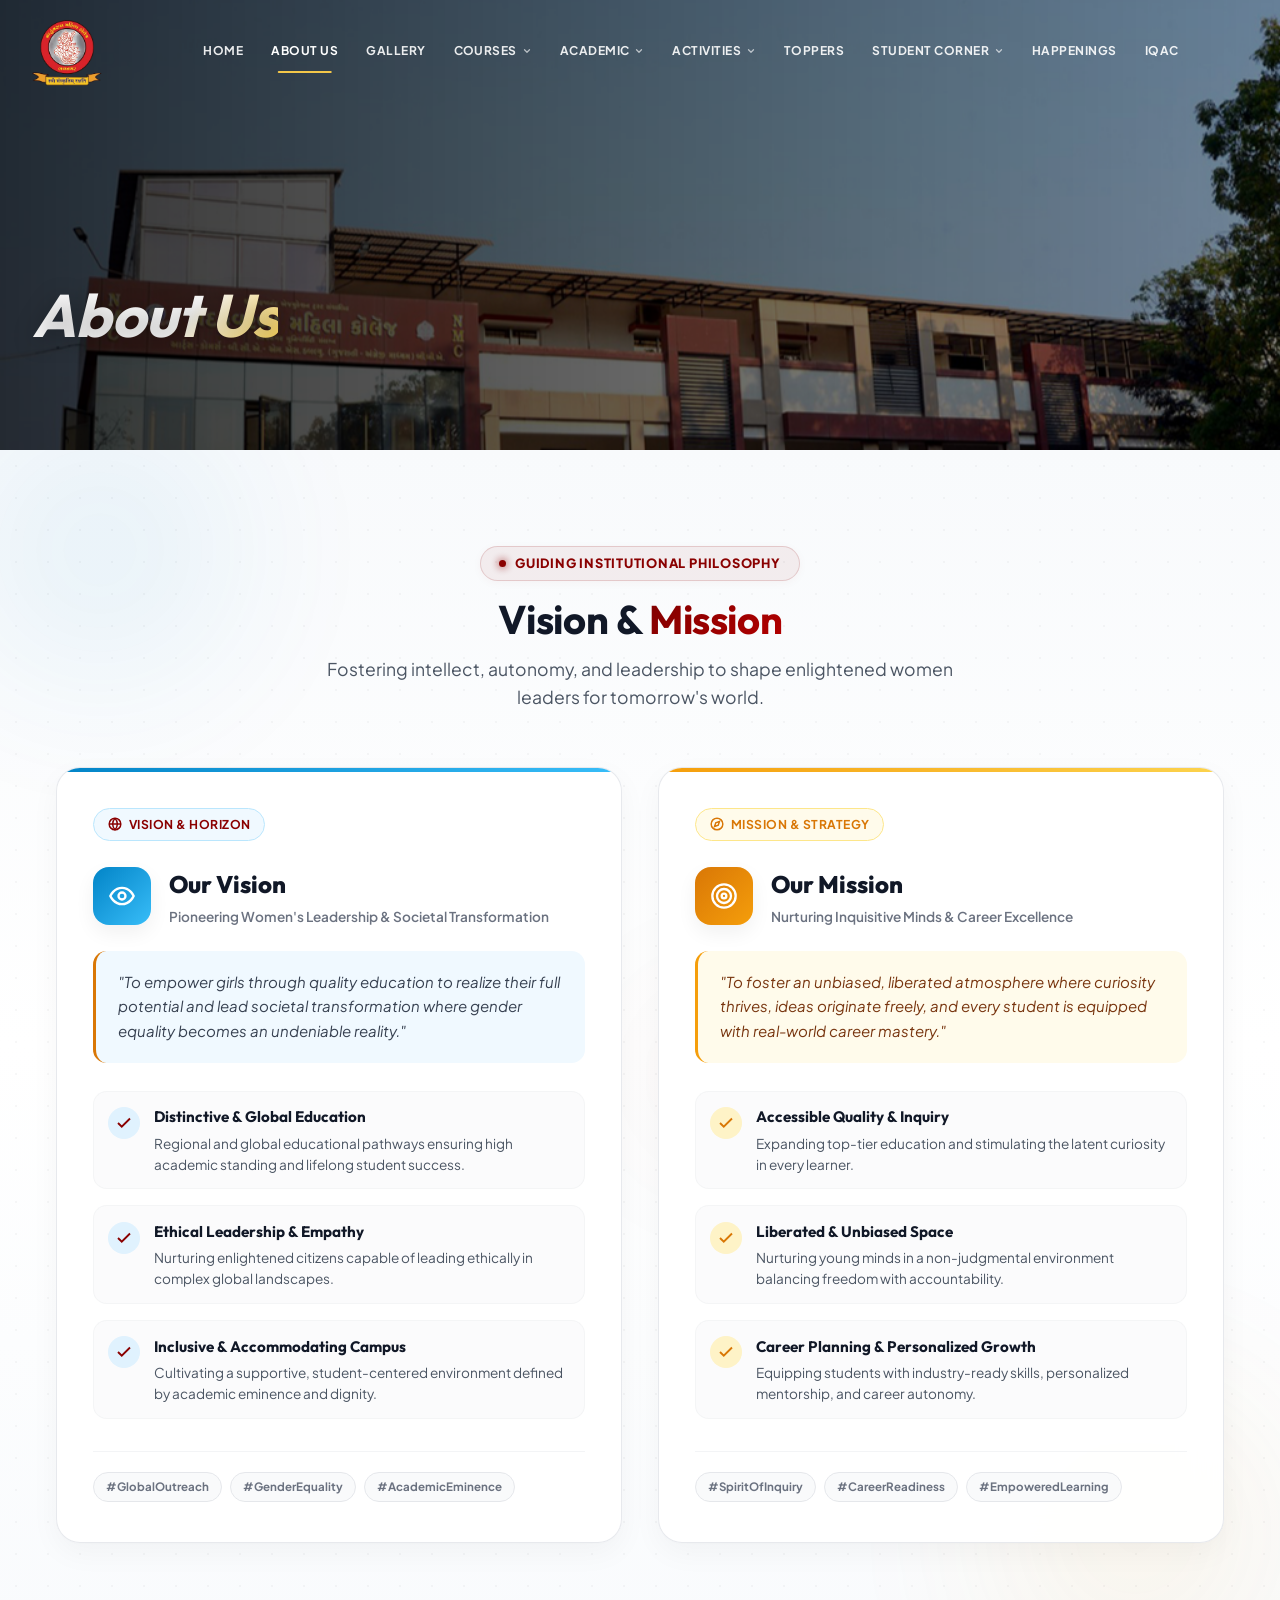
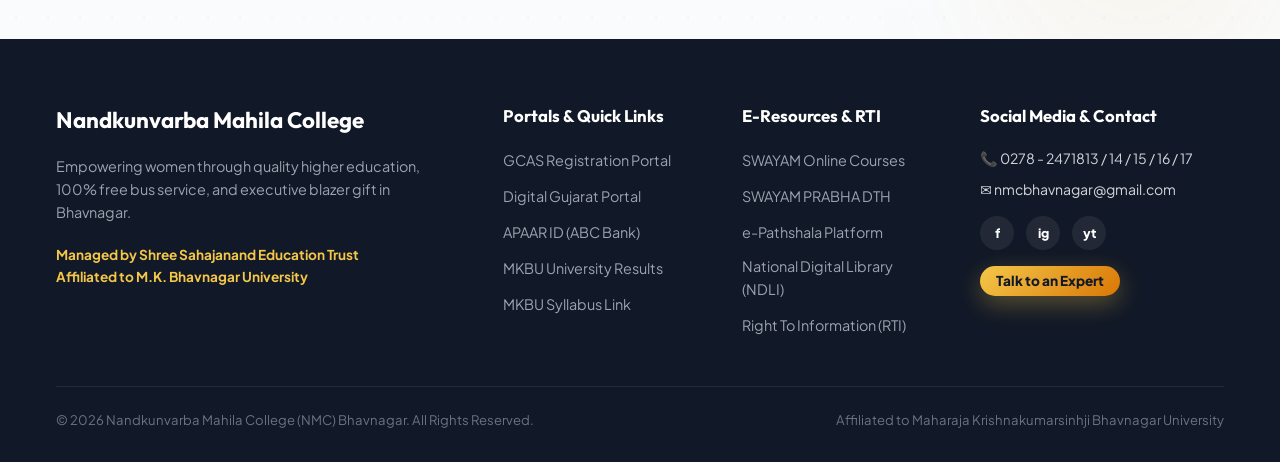
==== about.html @ 930ebeaf "add 1" ====
<!DOCTYPE html>
<html lang="en">

<head>
  <meta charset="UTF-8">
  <meta name="viewport" content="width=device-width, initial-scale=1.0">
  <title>Nandkunvarba Mahila College (NMC) Bhavnagar | Premier Women's Education</title>
  <meta name="description"
    content="Nandkunvarba Mahila College (NMC) Bhavnagar, managed by Shree Sahajanand Education Trust & affiliated with MK Bhavnagar University. Offering BBA, BCA, BA, BCom, MA, MCom, MSW, DFD, DNYS with 100% Free Bus Service.">
  <link rel="canonical" href="https://nandkunvarbamahilacollege.com/">

  <!-- Google Fonts -->
  <link rel="preconnect" href="https://fonts.googleapis.com">
  <link rel="preconnect" href="https://fonts.gstatic.com" crossorigin>
  <link
    href="https://fonts.googleapis.com/css2?family=Outfit:wght@400;500;600;700;800;900&family=Plus+Jakarta+Sans:wght@400;500;600;700;800&display=swap"
    rel="stylesheet">

  <!-- Master Styles -->
  <link rel="stylesheet" href="css/styles.css?v=7.0">
</head>
<body>
  <!-- Scroll Progress Indicator Bar -->
  <div class="scroll-progress-bar" id="scrollProgressBar"></div>

  <header class="hero-header" id="header">
    <div class="hero-header-container">
      <!-- College Logo -->
      <a href="index.html" class="hero-logo-box" title="Nandkunvarba Mahila College">
        <img src="Images/New Logo 1.png" alt="NMC Logo" class="hero-logo-img">
      </a>

      <!-- Navigation Links -->
      <nav class="hero-nav">
        <ul class="hero-nav-menu">
          <li><a href="index.html" class="hero-nav-link">HOME</a></li>
          <li><a href="about.html" class="hero-nav-link active">ABOUT US</a></li>
          <li><a href="gallery.html" class="hero-nav-link">GALLERY</a></li>
          <li class="hero-nav-dropdown">
            <a href="courses.html" class="hero-nav-link">COURSES <svg width="10" height="10" viewBox="0 0 24 24"
                fill="none" stroke="currentColor" stroke-width="3" stroke-linecap="round" stroke-linejoin="round">
                <polyline points="6 9 12 15 18 9"></polyline>
              </svg></a>
          </li>
          <li class="hero-nav-dropdown">
            <a href="academic.html" class="hero-nav-link">ACADEMIC <svg width="10" height="10" viewBox="0 0 24 24"
                fill="none" stroke="currentColor" stroke-width="3" stroke-linecap="round" stroke-linejoin="round">
                <polyline points="6 9 12 15 18 9"></polyline>
              </svg></a>
          </li>
          <li class="hero-nav-dropdown">
            <a href="activities.html" class="hero-nav-link">ACTIVITIES <svg width="10" height="10" viewBox="0 0 24 24"
                fill="none" stroke="currentColor" stroke-width="3" stroke-linecap="round" stroke-linejoin="round">
                <polyline points="6 9 12 15 18 9"></polyline>
              </svg></a>
          </li>
          <li><a href="#awards" class="hero-nav-link">TOPPERS</a></li>
          <li class="hero-nav-dropdown">
            <a href="student-corner.html" class="hero-nav-link">STUDENT CORNER <svg width="10" height="10" viewBox="0 0 24 24"
                fill="none" stroke="currentColor" stroke-width="3" stroke-linecap="round" stroke-linejoin="round">
                <polyline points="6 9 12 15 18 9"></polyline>
              </svg></a>
          </li>
          <li><a href="#happenings" class="hero-nav-link">HAPPENINGS</a></li>
          <li><a href="#iqac" class="hero-nav-link">IQAC</a></li>
        </ul>
      </nav>

      <!-- Mobile Hamburger -->
      <div class="hamburger" id="hamburger">
        <span></span>
        <span></span>
        <span></span>
      </div>
    </div>
  </header>

  <section class="hero-fullscreen" id="home" style="min-height: 50vh; height: 50vh;">
    <div class="hero-bg-image">
      <img src="Images/NMC_Collage.jpg" alt="About Us Banner" class="hero-bg-img" style="object-position: center 20%;">
    </div>
    <div class="hero-overlay" style="background: linear-gradient(to right, rgba(0,0,0,0.8), rgba(0,0,0,0.4));"></div>
    <div class="hero-content" style="padding-top: 100px; display: flex; align-items: flex-end; height: 100%; padding-bottom: 80px;">
      <h1 class="hero-main-title" style="font-size: 60px; font-weight: 600; padding-right: 15px;"><em>About Us</em></h1>
    </div>
  </section>


  <!-- 5B. OUR VISION & MISSION - LUXURY CREATIVE SECTION -->
  <section class="section-padding vision-mission-section" id="vision-mission">
    <!-- Ambient glowing mesh background -->
    <div class="vm-bg-mesh">
      <div class="vm-glow-orb vm-glow-orb-1"></div>
      <div class="vm-glow-orb vm-glow-orb-2"></div>
      <div class="vm-glow-orb vm-glow-orb-3"></div>
      <div class="vm-grid-pattern"></div>
    </div>

    <div class="container">
      <!-- Section Header -->
      <div class="vm-header-wrap">
        <div class="vm-header-pill">
          <span class="vm-header-pill-dot"></span>
          <span>Guiding Institutional Philosophy</span>
        </div>
        <h2 class="vm-main-title">Vision &amp; <span>Mission</span></h2>
        <p class="vm-main-subtitle">Fostering intellect, autonomy, and leadership to shape enlightened women leaders for
          tomorrow's world.</p>
      </div>

      <!-- Luxury Dual Grid Layout -->
      <div class="vm-luxury-grid">

        <!-- CARD 1: OUR VISION -->
        <div class="vm-card-luxury vm-card-vision spotlight-active">
          <div class="vm-card-top-bar">
            <div class="vm-badge-tag vm-tag-sky">
              <svg width="14" height="14" viewBox="0 0 24 24" fill="none" stroke="currentColor" stroke-width="2.5">
                <circle cx="12" cy="12" r="10" />
                <path d="M12 2a14.5 14.5 0 0 0 0 20 14.5 14.5 0 0 0 0-20" />
                <path d="M2 12h20" />
              </svg>
              <span>Vision &amp; Horizon</span>
            </div>
            <!-- <span class="vm-card-number">01</span> -->
          </div>

          <div class="vm-card-header">
            <div class="vm-icon-bubble vm-icon-sky">
              <svg width="28" height="28" viewBox="0 0 24 24" fill="none" stroke="currentColor" stroke-width="2">
                <path d="M2 12s3-7 10-7 10 7 10 7-3 7-10 7-10-7-10-7Z" />
                <circle cx="12" cy="12" r="3" />
              </svg>
            </div>
            <div>
              <h3 class="vm-card-title">Our Vision</h3>
              <p class="vm-card-lead">Pioneering Women's Leadership &amp; Societal Transformation</p>
            </div>
          </div>

          <blockquote class="vm-quote-box vm-quote-sky">
            "To empower girls through quality education to realize their full potential and lead societal transformation
            where gender equality becomes an undeniable reality."
          </blockquote>

          <div class="vm-pillars-list">
            <div class="vm-pillar-item">
              <div class="vm-pillar-icon vm-picon-sky">
                <svg width="18" height="18" viewBox="0 0 24 24" fill="none" stroke="currentColor" stroke-width="2.5">
                  <polyline points="20 6 9 17 4 12" />
                </svg>
              </div>
              <div class="vm-pillar-info">
                <h4>Distinctive &amp; Global Education</h4>
                <p>Regional and global educational pathways ensuring high academic standing and lifelong student
                  success.</p>
              </div>
            </div>

            <div class="vm-pillar-item">
              <div class="vm-pillar-icon vm-picon-sky">
                <svg width="18" height="18" viewBox="0 0 24 24" fill="none" stroke="currentColor" stroke-width="2.5">
                  <polyline points="20 6 9 17 4 12" />
                </svg>
              </div>
              <div class="vm-pillar-info">
                <h4>Ethical Leadership &amp; Empathy</h4>
                <p>Nurturing enlightened citizens capable of leading ethically in complex global landscapes.</p>
              </div>
            </div>

            <div class="vm-pillar-item">
              <div class="vm-pillar-icon vm-picon-sky">
                <svg width="18" height="18" viewBox="0 0 24 24" fill="none" stroke="currentColor" stroke-width="2.5">
                  <polyline points="20 6 9 17 4 12" />
                </svg>
              </div>
              <div class="vm-pillar-info">
                <h4>Inclusive &amp; Accommodating Campus</h4>
                <p>Cultivating a supportive, student-centered environment defined by academic eminence and dignity.</p>
              </div>
            </div>
          </div>

          <div class="vm-card-footer">
            <div class="vm-chips">
              <span class="vm-chip">#GlobalOutreach</span>
              <span class="vm-chip">#GenderEquality</span>
              <span class="vm-chip">#AcademicEminence</span>
            </div>
          </div>
        </div>

        <!-- CARD 2: OUR MISSION -->
        <div class="vm-card-luxury vm-card-mission spotlight-active">
          <div class="vm-card-top-bar">
            <div class="vm-badge-tag vm-tag-gold">
              <svg width="14" height="14" viewBox="0 0 24 24" fill="none" stroke="currentColor" stroke-width="2.5">
                <circle cx="12" cy="12" r="10" />
                <polygon points="16.24 7.76 14.12 14.12 7.76 16.24 9.88 9.88 16.24 7.76" />
              </svg>
              <span>Mission &amp; Strategy</span>
            </div>
            <!-- <span class="vm-card-number">02</span> -->
          </div>

          <div class="vm-card-header">
            <div class="vm-icon-bubble vm-icon-gold">
              <svg width="28" height="28" viewBox="0 0 24 24" fill="none" stroke="currentColor" stroke-width="2" stroke-linecap="round" stroke-linejoin="round">
                <circle cx="12" cy="12" r="10" />
                <circle cx="12" cy="12" r="6" />
                <circle cx="12" cy="12" r="2" />
              </svg>
            </div>
            <div>
              <h3 class="vm-card-title">Our Mission</h3>
              <p class="vm-card-lead">Nurturing Inquisitive Minds &amp; Career Excellence</p>
            </div>
          </div>

          <blockquote class="vm-quote-box vm-quote-gold">
            "To foster an unbiased, liberated atmosphere where curiosity thrives, ideas originate freely, and every
            student is equipped with real-world career mastery."
          </blockquote>

          <div class="vm-pillars-list">
            <div class="vm-pillar-item">
              <div class="vm-pillar-icon vm-picon-gold">
                <svg width="18" height="18" viewBox="0 0 24 24" fill="none" stroke="currentColor" stroke-width="2.5">
                  <polyline points="20 6 9 17 4 12" />
                </svg>
              </div>
              <div class="vm-pillar-info">
                <h4>Accessible Quality &amp; Inquiry</h4>
                <p>Expanding top-tier education and stimulating the latent curiosity in every learner.</p>
              </div>
            </div>

            <div class="vm-pillar-item">
              <div class="vm-pillar-icon vm-picon-gold">
                <svg width="18" height="18" viewBox="0 0 24 24" fill="none" stroke="currentColor" stroke-width="2.5">
                  <polyline points="20 6 9 17 4 12" />
                </svg>
              </div>
              <div class="vm-pillar-info">
                <h4>Liberated &amp; Unbiased Space</h4>
                <p>Nurturing young minds in a non-judgmental environment balancing freedom with accountability.</p>
              </div>
            </div>

            <div class="vm-pillar-item">
              <div class="vm-pillar-icon vm-picon-gold">
                <svg width="18" height="18" viewBox="0 0 24 24" fill="none" stroke="currentColor" stroke-width="2.5">
                  <polyline points="20 6 9 17 4 12" />
                </svg>
              </div>
              <div class="vm-pillar-info">
                <h4>Career Planning &amp; Personalized Growth</h4>
                <p>Equipping students with industry-ready skills, personalized mentorship, and career autonomy.</p>
              </div>
            </div>
          </div>

          <div class="vm-card-footer">
            <div class="vm-chips">
              <span class="vm-chip">#SpiritOfInquiry</span>
              <span class="vm-chip">#CareerReadiness</span>
              <span class="vm-chip">#EmpoweredLearning</span>
            </div>
          </div>
        </div>

      </div>
    </div>
  </section>

  <footer class="footer" id="quick-links">
    <div class="container">
      <div class="footer-grid">
        <div>
          <h3 style="font-family: var(--font-heading); font-size: 1.4rem; color: var(--white); margin-bottom: 1rem;">
            Nandkunvarba Mahila College</h3>
          <p style="font-size: 0.9rem; color: var(--gray-400); margin-bottom: 1.25rem; line-height: 1.6;">
            Empowering women through quality higher education, 100% free bus service, and executive blazer gift in
            Bhavnagar.
          </p>
          <p style="font-size: 0.85rem; color: var(--gold-warm); font-weight: 700;">
            Managed by Shree Sahajanand Education Trust<br>
            Affiliated to M.K. Bhavnagar University
          </p>
        </div>

        <div>
          <h4 class="footer-heading">Portals &amp; Quick Links</h4>
          <ul class="footer-links">
            <li><a href="https://gcas.gujarat.gov.in/" target="_blank">GCAS Registration Portal</a></li>
            <li><a href="https://www.digitalgujarat.gov.in/" target="_blank">Digital Gujarat Portal</a></li>
            <li><a href="https://www.abc.gov.in/" target="_blank">APAAR ID (ABC Bank)</a></li>
            <li><a href="#quick-links">MKBU University Results</a></li>
            <li><a href="#quick-links">MKBU Syllabus Link</a></li>
          </ul>
        </div>

        <div>
          <h4 class="footer-heading">E-Resources &amp; RTI</h4>
          <ul class="footer-links">
            <li><a href="https://swayam.gov.in/" target="_blank">SWAYAM Online Courses</a></li>
            <li><a href="https://swayamprabha.gov.in/" target="_blank">SWAYAM PRABHA DTH</a></li>
            <li><a href="https://epathshala.nic.in/" target="_blank">e-Pathshala Platform</a></li>
            <li><a href="https://ndl.iitkgp.ac.in/" target="_blank">National Digital Library (NDLI)</a></li>
            <li><a href="#quick-links">Right To Information (RTI)</a></li>
          </ul>
        </div>

        <div>
          <h4 class="footer-heading">Social Media &amp; Contact</h4>
          <p style="font-size: 0.88rem; color: var(--gray-300); margin-bottom: 0.5rem;">📞 0278 - 2471813 / 14 / 15 /
            16 / 17</p>
          <p style="font-size: 0.88rem; color: var(--gray-300); margin-bottom: 1rem;">✉️ nmcbhavnagar@gmail.com</p>

          <div style="display: flex; gap: 0.75rem; margin-bottom: 1rem;">
            <a href="https://facebook.com" target="_blank" class="social-link">f</a>
            <a href="https://instagram.com" target="_blank" class="social-link">ig</a>
            <a href="https://youtube.com" target="_blank" class="social-link">yt</a>
          </div>

          <button class="btn btn-gold-warm open-reg-modal" style="font-size: 0.85rem; padding: 0.5rem 1rem;">Talk to an
            Expert</button>
        </div>
      </div>

      <div class="footer-bottom">
        <div>© 2026 Nandkunvarba Mahila College (NMC) Bhavnagar. All Rights Reserved.</div>
        <div>Affiliated to Maharaja Krishnakumarsinhji Bhavnagar University</div>
      </div>
    </div>
  </footer>

  <!-- 360° CAMPUS VIRTUAL TOUR MODAL -->
  <div class="modal-backdrop" id="tourModal">
    <div class="modal-box" style="max-width: 800px;">
      <div class="modal-close" id="tourClose">&times;</div>
      <h3 style="font-family: var(--font-heading); font-size: 1.6rem; color: var(--gray-900); margin-bottom: 0.5rem;">
        360° Interactive Campus Virtual Tour</h3>
      <p style="font-size: 0.9rem; color: var(--gray-600); margin-bottom: 1rem;">Use your cursor/touch to rotate 360°
        and explore NMC Campus.</p>
      <div style="height: 420px; border-radius: var(--radius-md); overflow: hidden; background: #000;">
        <iframe
          src="https://www.google.com/maps/embed?pb=!4v1700000000000!6m8!1m7!1sCAoSLEFGMVFpcE1UZFlXTEt1Zk1rMVVUT3VlNXJ4TnpGVEp2Z1JrdjVkTlNWQW91!2m2!1d21.7490487!2d72.1588143!3f0!4f0!5f0.7820865974013092"
          width="100%" height="100%" style="border:0;" allowfullscreen="" loading="lazy"></iframe>
      </div>
    </div>
  </div>

  <!-- ADMISSION REGISTRATION MODAL -->
  <div class="modal-backdrop" id="registrationModal">
    <div class="modal-box">
      <div class="modal-close">&times;</div>
      <div style="text-align: center; margin-bottom: 1.25rem;">
        <span
          style="background: var(--sky-100); color: var(--sky-700); font-size: 0.75rem; font-weight: 800; padding: 0.25rem 0.8rem; border-radius: var(--radius-full); text-transform: uppercase;">Admissions
          2026-27</span>
        <h3
          style="font-family: var(--font-heading); font-size: 1.6rem; font-weight: 800; color: var(--gray-900); margin-top: 0.4rem;">
          Admission &amp; Expert Callback</h3>
        <p style="font-size: 0.88rem; color: var(--gray-600);">Includes <strong>100% Free Bus Pick-Up Service</strong>
          &amp; <strong>Free Blazer Gift!</strong></p>
      </div>

      <form id="modalForm">
        <div style="margin-bottom: 1rem;">
          <label style="font-weight: 700; font-size: 0.88rem; color: var(--gray-900);">Full Name of Student *</label>
          <input type="text" class="form-control" required>
        </div>

        <div style="margin-bottom: 1rem;">
          <label style="font-weight: 700; font-size: 0.88rem; color: var(--gray-900);">Mobile Number *</label>
          <input type="tel" class="form-control" required>
        </div>

        <div style="margin-bottom: 1.25rem;">
          <label style="font-weight: 700; font-size: 0.88rem; color: var(--gray-900);">Course Selection *</label>
          <select class="form-control" required>
            <option value="bba">B.B.A. - Rs. 8,000/Sem</option>
            <option value="bca">B.C.A. - Rs. 15,000/Sem</option>
            <option value="ba">B.A. (Bachelor of Arts)</option>
            <option value="bcom">B.COM (Bachelor of Commerce)</option>
            <option value="ma">M.A. (Master of Arts)</option>
            <option value="mcom">M.Com (Master of Commerce)</option>
            <option value="msw">M.S.W. (Master of Social Work)</option>
            <option value="dfd">Diploma in Fashion Designing (DFD/CFD)</option>
            <option value="dnys">Diploma in Naturopathy (DNYS)</option>
          </select>
        </div>

        <button type="submit" class="btn btn-crimson" style="width: 100%; font-size: 1rem;">Proceed to Official GCAS
          Portal</button>
      </form>
    </div>
  </div>

  <!-- GALLERY LIGHTBOX MODAL (PHOTO & VIDEO) -->
  <div class="gallery-lightbox" id="galleryLightbox" role="dialog" aria-modal="true" aria-label="Media Lightbox">
    <div class="lightbox-backdrop" id="lightboxBackdrop"></div>
    <div class="lightbox-modal-content">
      <button class="lightbox-close-btn" id="lightboxClose" aria-label="Close Lightbox">
        <svg width="24" height="24" viewBox="0 0 24 24" fill="none" stroke="currentColor" stroke-width="2.5"><line x1="18" y1="6" x2="6" y2="18"/><line x1="6" y1="6" x2="18" y2="18"/></svg>
      </button>

      <button class="lightbox-nav-btn lightbox-prev-btn" id="lightboxPrev" aria-label="Previous Media">
        <svg width="24" height="24" viewBox="0 0 24 24" fill="none" stroke="currentColor" stroke-width="2.5"><polyline points="15 18 9 12 15 6"/></svg>
      </button>

      <div class="lightbox-stage">
        <div class="lightbox-media-container" id="lightboxMediaContainer">
          <!-- Injected via JS -->
        </div>
        <div class="lightbox-info-bar">
          <div class="lightbox-meta">
            <span class="lightbox-counter" id="lightboxCounter">1 / 8</span>
            <h4 class="lightbox-title" id="lightboxTitle">Campus Life</h4>
          </div>
          <p class="lightbox-desc" id="lightboxDesc">Nandkunvarba Mahila College</p>
        </div>
      </div>

      <button class="lightbox-nav-btn lightbox-next-btn" id="lightboxNext" aria-label="Next Media">
        <svg width="24" height="24" viewBox="0 0 24 24" fill="none" stroke="currentColor" stroke-width="2.5"><polyline points="9 18 15 12 9 6"/></svg>
      </button>
    </div>
  </div>

  <!-- Back to Top Button with Circular Scroll Progress -->
  <button class="back-to-top-btn" id="backToTop" aria-label="Scroll to top" title="Scroll to top">
    <svg class="progress-ring-svg" width="46" height="46" viewBox="0 0 46 46">
      <circle class="progress-ring-track" cx="23" cy="23" r="20" fill="none" stroke-width="3" />
      <circle class="progress-ring-fill" id="progressRingFill" cx="23" cy="23" r="20" fill="none" stroke-width="3"
        stroke-dasharray="125.66" stroke-dashoffset="125.66" />
    </svg>
    <span class="back-to-top-arrow">
      <svg width="18" height="18" viewBox="0 0 24 24" fill="none" stroke="currentColor" stroke-width="2.5"
        stroke-linecap="round" stroke-linejoin="round">
        <polyline points="18 15 12 9 6 15"></polyline>
      </svg>
    </span>
  </button>

  <script src="js/main.js"></script>
</body>

</html>
---- css/styles.css ----
/* NMC - Pure Brand Palette - Exclusively Red & Yellow/Gold Shades */
@import url("https://fonts.googleapis.com/css2?family=Outfit:wght@400;600;700;800;900&family=Plus+Jakarta+Sans:wght@400;500;600;700;800&display=swap");

:root {
  /* RED SHADES (Light to Deep Dark) */
  --red-950: #550000;
  --red-900: #7f0000;
  --red-800: #8a0000;
  --red-700: #a00000;
  --red-600: #b30000;
  --red-500: #dc2626;
  --red-400: #ef4444;
  --red-200: #fecaca;
  --red-100: #fee2e2;
  --red-50: #fef2f2;
  --grad-red: linear-gradient(135deg, #7f0000 0%, #b30000 100%);
  --grad-red-subtle: linear-gradient(135deg, #8a0000 0%, #dc2626 100%);

  /* YELLOW & GOLD SHADES (Light to Deep Dark) */
  --gold-900: #78350f;
  --gold-800: #92400e;
  --gold-700: #b45309;
  --gold-600: #d97706;
  --gold-500: #f59e0b;
  --gold-400: #f4c749;
  --gold-300: #fcd34d;
  --gold-200: #fde68a;
  --gold-100: #fef9c3;
  --gold-50: #fffbeb;
  --grad-gold: linear-gradient(135deg, #f4c749 0%, #d97706 100%);
  --grad-gold-rich: linear-gradient(135deg, #fbbf24 0%, #b45309 100%);

  /* REPLACED SKY/BLUE TOKENS WITH GOLD/RED HARMONY */
  --sky-800: #7f0000;
  --sky-700: #8a0000;
  --sky-600: #b30000;
  --sky-500: #d97706;
  --sky-200: #fde68a;
  --sky-100: #fffbeb;
  --sky-50: #fffdf5;
  --grad-sky: linear-gradient(135deg, #f4c749 0%, #d97706 100%);

  /* NEUTRALS */
  --gray-900: #111827;
  --gray-800: #1f2937;
  --gray-700: #374151;
  --gray-600: #4b5563;
  --gray-500: #6b7280;
  --gray-400: #9ca3af;
  --gray-300: #d1d5db;
  --gray-200: #e5e7eb;
  --gray-100: #f3f4f6;
  --gray-50: #f9fafb;
  --white: #ffffff;

  /* Backward-compat aliases */
  --radius-full: 9999px;
  --radius-lg: 20px;
  --radius-md: 12px;
  --radius-sm: 8px;
  --radius-btn: 12px;
  --radius-xl: 28px;
  --gradient-red: linear-gradient(135deg, #7f0000 0%, #b30000 100%);
  --gradient-gold: linear-gradient(135deg, #f4c749 0%, #d97706 100%);
  --gradient-sky: linear-gradient(135deg, #f4c749 0%, #b45309 100%);
  --gradient-hero-bg: linear-gradient(140deg, #ffffff 0%, #fffdf5 45%, #fef2f2 100%);
  --sky-primary: #8a0000;
  --sky-dark: #700000;
  --sky-light: #fffbeb;
  --sky-tint: #fffdf5;
  --sky-border: #fde68a;
  --sky-hover: #b30000;
  --gold-warm: #f4c749;
  --gold-warm-hover: #e5b839;
  --gold-bright: #ffc801;
  --gold-light: #fef9c3;
  --brand-red: #8a0000;
  --brand-red-hover: #700000;
  --brand-red-light: #fef2f2;
  --brand-red-border: #fecaca;
  --emerald-accent: #d97706;
  --slate-900: #111827;
  --slate-800: #1f2937;
  --slate-700: #374151;
  --slate-600: #4b5563;
  --slate-500: #6b7280;
  --slate-400: #9ca3af;
  --slate-300: #d1d5db;
  --slate-200: #e5e7eb;
  --slate-100: #f3f4f6;
  --slate-50: #f9fafb;
  --font-heading: "Outfit", "Plus Jakarta Sans", sans-serif;
  --font-body: "Plus Jakarta Sans", system-ui, sans-serif;
  --shadow-xs: 0 1px 3px rgba(0, 0, 0, .06);
  --shadow-sm: 0 2px 8px rgba(0, 0, 0, .07);
  --shadow-md: 0 8px 24px rgba(0, 0, 0, .09);
  --shadow-lg: 0 16px 40px rgba(0, 0, 0, .12);
  --shadow-red: 0 8px 24px rgba(138, 0, 0, .22);
  --shadow-red-glow: 0 8px 24px rgba(138, 0, 0, .22);
  --shadow-gold: 0 8px 24px rgba(244, 199, 73, .32);
  --shadow-gold-glow: 0 8px 24px rgba(244, 199, 73, .32);
  --shadow-sky: 0 8px 24px rgba(217, 119, 6, .22);
  --shadow-sky-glow: 0 8px 24px rgba(217, 119, 6, .22);
  --r-sm: 8px;
  --r-md: 12px;
  --r-lg: 20px;
  --r-xl: 28px;
  --r-full: 9999px;
  --transition: all .28s cubic-bezier(.16, 1, .3, 1);
}

*,
*::before,
*::after {
  box-sizing: border-box;
  margin: 0;
  padding: 0;
}

html {
  scroll-behavior: smooth;
  font-size: 16px;
}

body {
  font-family: var(--font-body);
  background: var(--white);
  color: var(--gray-700);
  line-height: 1.6;
  overflow-x: hidden;
  -webkit-font-smoothing: antialiased;
}

a {
  text-decoration: none;
  color: inherit;
  transition: var(--transition);
}

img {
  max-width: 100%;
  height: auto;
  display: block;
}

button {
  cursor: pointer;
  border: none;
  background: none;
  font-family: inherit;
}

input,
select,
textarea {
  font-family: inherit;
}

.container {
  width: 100%;
  max-width: 1380px;
  margin: 0 auto;
  padding: 0 1.5rem;
  position: relative;
  z-index: 1;
}

.section-padding {
  padding: 4.5rem 0;
}

.section-header {
  text-align: center;
  max-width: 780px;
  margin: 0 auto 3rem auto;
}

.section-subtitle {
  display: inline-flex;
  align-items: center;
  gap: .45rem;
  padding: .35rem 1rem;
  border-radius: var(--r-full);
  background: var(--sky-100);
  color: var(--sky-700);
  font-size: .78rem;
  font-weight: 800;
  text-transform: uppercase;
  letter-spacing: .07em;
  margin-bottom: .75rem;
  border: 1px solid var(--sky-200);
}

.section-title {
  font-family: var(--font-heading);
  font-size: 40px;
  font-weight: 700;
  color: var(--gray-900);
  line-height: 1.2;
  margin-bottom: .75rem;
}

.section-title span {
  background: var(--grad-red);
  -webkit-background-clip: text;
  -webkit-text-fill-color: transparent;
  background-clip: text;
}

.section-description {
  font-size: 1.05rem;
  color: var(--gray-500);
  line-height: 1.65;
}

/* BUTTONS */
.btn {
  display: inline-flex;
  align-items: center;
  justify-content: center;
  gap: .55rem;
  padding: .7rem 1.5rem;
  font-size: .92rem;
  font-weight: 800;
  border-radius: 50px;
  transition: var(--transition);
  white-space: nowrap;
  line-height: 1;
}

.btn-crimson {
  background: var(--grad-red);
  color: var(--white);
  box-shadow: var(--shadow-red);
}

.btn-crimson:hover {
  background: var(--gold-500);
  color: var(--gray-900);
  transform: translateY(-2px);
  box-shadow: 0 12px 28px rgba(245, 158, 11, .35);
}

.btn-gold-warm {
  background: var(--grad-gold);
  color: var(--gray-900);
  box-shadow: var(--shadow-gold);
}

.btn-gold-warm:hover {
  background: var(--gold-500);
  transform: translateY(-2px);
}

.btn-sky {
  background: var(--grad-sky);
  color: var(--white);
  box-shadow: var(--shadow-sky);
}

.btn-sky:hover {
  background: var(--sky-700);
  transform: translateY(-2px);
}

/* TOP GOV BAR */
.top-gov-bar {
  background: var(--grad-red);
  color: var(--white);
  font-size: .76rem;
  padding: .4rem 0;
}

.top-gov-flex {
  display: flex;
  justify-content: space-between;
  align-items: center;
  gap: 1rem;
  flex-wrap: wrap;
  max-width: 1380px;
  margin: 0 auto;
  padding: 0 1.5rem;
}

.gov-links-group,
.eresource-links-group {
  display: flex;
  align-items: center;
  gap: .8rem;
  flex-wrap: wrap;
}

.gov-link-item {
  color: rgba(255, 255, 255, .9);
  display: inline-flex;
  align-items: center;
  gap: .3rem;
  font-weight: 600;
  transition: var(--transition);
}

.gov-link-item:hover {
  color: var(--gold-300);
}

.tag-highlight {
  background: var(--gold-400);
  color: var(--gray-900);
  padding: .12rem .55rem;
  border-radius: var(--r-sm);
  font-weight: 900;
  font-size: .7rem;
}

.tag-cyber {
  background: var(--sky-600);
  color: var(--white);
  padding: .12rem .55rem;
  border-radius: var(--r-sm);
  font-weight: 800;
}

/* HERO HEADER - TRANSPARENT OVERLAY */
.hero-header {
  position: absolute;
  top: 0;
  left: 0;
  right: 0;
  z-index: 1000;
  background: transparent;
  padding: 1rem 0;
  transition: all 0.3s ease;
}

.hero-header.scrolled {
  position: fixed;
  background: rgba(0, 0, 0, 0.85);
  backdrop-filter: blur(10px);
  -webkit-backdrop-filter: blur(10px);
  padding: 0.6rem 0;
  box-shadow: 0 4px 20px rgba(0, 0, 0, 0.3);
}

.hero-header-container {
  max-width: 1380px;
  margin: 0 auto;
  padding: 0 2rem;
  display: flex;
  align-items: center;
  justify-content: space-between;
  gap: 2rem;
}

/* Logo Box */
.hero-logo-box {
  display: flex;
  align-items: center;
  justify-content: center;
  flex-shrink: 0;
  transition: all 0.3s ease;
}

.hero-logo-box:hover {
  transform: scale(1.05);
}

.hero-logo-img {
  height: 70px;
  width: auto;
  object-fit: contain;
}

/* Hero Navigation */
.hero-nav {
  flex: 1;
  display: flex;
  justify-content: center;
}

.hero-nav-menu {
  display: flex;
  align-items: center;
  gap: 0.25rem;
  list-style: none;
  flex-wrap: wrap;
  justify-content: center;
}

.hero-nav-link {
  font-size: 0.75rem;
  font-weight: 700;
  color: rgba(255, 255, 255, 0.9);
  padding: 0.5rem 0.75rem;
  white-space: nowrap;
  position: relative;
  transition: all 0.25s ease;
  text-transform: uppercase;
  letter-spacing: 0.04em;
  display: inline-flex;
  align-items: center;
  gap: 0.3rem;
}

.hero-nav-link:hover,
.hero-nav-link.active {
  color: #ffffff;
}

.hero-nav-link::after {
  content: "";
  position: absolute;
  bottom: 2px;
  left: 50%;
  transform: translateX(-50%);
  width: 0;
  height: 2px;
  background: var(--gold-500);
  border-radius: 2px;
  transition: width 0.25s ease;
}

.hero-nav-link:hover::after,
.hero-nav-link.active::after {
  width: 60%;
}

.hero-nav-link svg {
  opacity: 0.7;
}

.hamburger {
  display: none;
  flex-direction: column;
  gap: 5px;
  padding: 0.45rem;
  cursor: pointer;
}

.hamburger span {
  width: 22px;
  height: 2px;
  background: #ffffff;
  border-radius: 2px;
  transition: var(--transition);
}

/* HERO FULLSCREEN SECTION */
.hero-fullscreen {
  position: relative;
  width: 100%;
  height: 100vh;
  min-height: 640px;
  overflow: hidden;
  display: flex;
  align-items: center;
  justify-content: center;
}

.hero-bg-image {
  position: absolute;
  top: 0;
  left: 0;
  width: 100%;
  height: 100%;
  z-index: 1;
  overflow: hidden;
}

.hero-bg-img {
  width: 100%;
  height: 100%;
  object-fit: cover;
  object-position: center;
  transform: scale(1);
  animation: heroKenBurns 24s ease-in-out infinite alternate;
  will-change: transform;
}

@keyframes heroKenBurns {
  0% {
    transform: scale(1);
  }

  100% {
    transform: scale(1.06);
  }
}

.hero-overlay {
  position: absolute;
  top: 0;
  left: 0;
  width: 100%;
  height: 100%;
  background: radial-gradient(circle at 30% 50%, rgba(0, 0, 0, 0.4) 0%, rgba(0, 0, 0, 0.65) 100%);
  z-index: 2;
}

.hero-content {
  position: relative;
  z-index: 3;
  text-align: left;
  padding: 2rem;
  max-width: 1380px;
  width: 100%;
  margin: 0 auto;
}

.hero-tag-pill {
  display: inline-flex;
  align-items: center;
  gap: 0.6rem;
  padding: 0.45rem 1.1rem;
  background: rgba(255, 255, 255, 0.12);
  backdrop-filter: blur(12px);
  -webkit-backdrop-filter: blur(12px);
  border: 1px solid rgba(244, 199, 73, 0.4);
  border-radius: var(--r-full);
  color: var(--gold-300);
  font-size: 0.82rem;
  font-weight: 700;
  letter-spacing: 0.04em;
  text-transform: uppercase;
  margin-bottom: 1.25rem;
  box-shadow: 0 4px 16px rgba(0, 0, 0, 0.2);
  animation: fadeInUp 0.8s cubic-bezier(0.16, 1, 0.3, 1) both;
}

.hero-tag-dot {
  width: 8px;
  height: 8px;
  background: var(--gold-400);
  border-radius: 50%;
  box-shadow: 0 0 10px var(--gold-400);
  animation: pulseDot 1.8s ease-in-out infinite;
}

@keyframes pulseDot {

  0%,
  100% {
    transform: scale(1);
    opacity: 1;
  }

  50% {
    transform: scale(1.4);
    opacity: 0.6;
  }
}

.hero-main-title {
  font-family: var(--font-heading);
  font-size: clamp(2.6rem, 5.8vw, 4.5rem);
  font-weight: 700;
  color: #ffffff;
  line-height: 1.15;
  margin-bottom: 1.25rem;
  letter-spacing: -0.01em;
  text-shadow: 0 4px 24px rgba(0, 0, 0, 0.3);
  animation: fadeInUp 0.9s cubic-bezier(0.16, 1, 0.3, 1) 0.15s both;
}

.hero-main-title em {
  font-style: italic;
  font-weight: 700;
  background: linear-gradient(135deg, #ffffff 60%, var(--gold-300) 100%);
  -webkit-background-clip: text;
  -webkit-text-fill-color: transparent;
}

.hero-subtitle {
  font-size: clamp(0.95rem, 1.6vw, 1.12rem);
  color: rgba(255, 255, 255, 0.88);
  line-height: 1.65;
  margin-bottom: 2.2rem;
  font-weight: 400;
  max-width: 620px;
  text-shadow: 0 2px 10px rgba(0, 0, 0, 0.4);
  animation: fadeInUp 0.9s cubic-bezier(0.16, 1, 0.3, 1) 0.25s both;
}

.hero-cta-group {
  display: flex;
  align-items: center;
  flex-wrap: wrap;
  gap: 1.25rem;
  animation: fadeInUp 0.9s cubic-bezier(0.16, 1, 0.3, 1) 0.35s both;
}

.hero-apply-btn {
  display: inline-flex;
  align-items: center;
  gap: 0.75rem;
  padding: 0.55rem 1.6rem 0.55rem 0.55rem;
  background: #ffffff;
  color: var(--gray-900);
  border-radius: var(--r-full);
  font-size: 0.9rem;
  font-weight: 800;
  letter-spacing: 0.04em;
  transition: all 0.35s cubic-bezier(0.16, 1, 0.3, 1);
  box-shadow: 0 8px 28px rgba(0, 0, 0, 0.25);
  position: relative;
  overflow: hidden;
}

.hero-apply-btn::after {
  content: '';
  position: absolute;
  top: -50%;
  left: -60%;
  width: 40%;
  height: 200%;
  background: linear-gradient(90deg, transparent, rgba(255, 255, 255, 0.8), transparent);
  transform: rotate(30deg);
  animation: buttonSheen 3.5s infinite;
}

@keyframes buttonSheen {

  0%,
  60% {
    left: -60%;
  }

  100% {
    left: 140%;
  }
}

.hero-apply-btn:hover {
  background: var(--gold-500);
  color: var(--gray-900);
  transform: translateY(-3px) scale(1.02);
  box-shadow: 0 12px 36px rgba(245, 158, 11, 0.45);
}

.hero-apply-icon {
  display: flex;
  align-items: center;
  justify-content: center;
  width: 36px;
  height: 36px;
  border-radius: 50%;
  background: var(--gold-500);
  color: var(--gray-900);
  transition: all 0.35s ease;
}

.hero-apply-btn:hover .hero-apply-icon {
  background: var(--gray-900);
  color: #ffffff;
  transform: rotate(-45deg);
}

.hero-tour-btn {
  display: inline-flex;
  align-items: center;
  gap: 0.6rem;
  padding: 0.75rem 1.5rem;
  background: rgba(255, 255, 255, 0.12);
  backdrop-filter: blur(12px);
  -webkit-backdrop-filter: blur(12px);
  border: 1px solid rgba(255, 255, 255, 0.35);
  color: #ffffff;
  border-radius: var(--r-full);
  font-size: 0.88rem;
  font-weight: 700;
  transition: all 0.35s cubic-bezier(0.16, 1, 0.3, 1);
}

.hero-tour-btn:hover {
  background: rgba(255, 255, 255, 0.25);
  border-color: var(--gold-400);
  color: var(--gold-300);
  transform: translateY(-3px);
  box-shadow: 0 8px 24px rgba(0, 0, 0, 0.25);
}

.hero-tour-icon {
  display: flex;
  align-items: center;
  justify-content: center;
}

/* Floating Hero Feature Badges */
.hero-floating-badges {
  position: absolute;
  right: 5%;
  top: 35%;
  display: flex;
  flex-direction: column;
  gap: 1.25rem;
  z-index: 4;
}

.hero-fbadge {
  display: flex;
  align-items: center;
  gap: 0.9rem;
  background: rgba(17, 24, 39, 0.65);
  backdrop-filter: blur(16px);
  -webkit-backdrop-filter: blur(16px);
  border: 1px solid rgba(244, 199, 73, 0.3);
  padding: 0.85rem 1.25rem;
  border-radius: 1rem;
  box-shadow: 0 12px 32px rgba(0, 0, 0, 0.35);
  transition: all 0.35s cubic-bezier(0.16, 1, 0.3, 1);
}

.hero-fbadge:hover {
  transform: translateY(-4px) scale(1.03);
  border-color: var(--gold-400);
  background: rgba(17, 24, 39, 0.85);
  box-shadow: 0 16px 40px rgba(244, 199, 73, 0.2);
}

.hero-fbadge-1 {
  animation: floatFbadge1 6s ease-in-out infinite;
}

.hero-fbadge-2 {
  animation: floatFbadge2 7s ease-in-out infinite 0.8s;
}

@keyframes floatFbadge1 {

  0%,
  100% {
    transform: translateY(0);
  }

  50% {
    transform: translateY(-12px);
  }
}

@keyframes floatFbadge2 {

  0%,
  100% {
    transform: translateY(0);
  }

  50% {
    transform: translateY(-10px);
  }
}

.fbadge-icon {
  width: 42px;
  height: 42px;
  border-radius: 0.75rem;
  display: flex;
  align-items: center;
  justify-content: center;
  font-size: 1.1rem;
}

.fbadge-bus {
  background: linear-gradient(135deg, rgba(244, 199, 73, 0.25), rgba(245, 158, 11, 0.35));
  border: 1px solid var(--gold-400);
  color: var(--gold-300);
}

.fbadge-award {
  background: linear-gradient(135deg, rgba(186, 230, 253, 0.25), rgba(2, 132, 199, 0.35));
  border: 1px solid var(--sky-200);
  color: var(--sky-200);
}

.fbadge-text {
  display: flex;
  flex-direction: column;
}

.fbadge-text strong {
  font-family: var(--font-heading);
  font-size: 0.95rem;
  font-weight: 800;
  color: #ffffff;
}

.fbadge-text span {
  font-size: 0.76rem;
  color: rgba(255, 255, 255, 0.75);
}

@media(max-width: 991px) {
  .hero-floating-badges {
    display: none;
  }
}

/* MARQUEE TICKER */
.marquee-ticker {
  position: absolute;
  bottom: 0;
  left: 0;
  right: 0;
  width: 100%;
  overflow: hidden;
  background: rgba(0, 0, 0, 0.85);
  padding: 1rem 0;
  z-index: 5;
}

.marquee-track {
  display: flex;
  align-items: center;
  gap: 0;
  white-space: nowrap;
  animation: marqueeScroll 20s linear infinite;
  width: max-content;
}

.marquee-text {
  font-family: var(--font-heading);
  font-size: clamp(1.2rem, 2.5vw, 1.8rem);
  font-weight: 900;
  color: #ffffff;
  text-transform: uppercase;
  letter-spacing: 0.02em;
  padding: 0 0.5rem;
}

.marquee-dot {
  font-size: 0;
  color: transparent;
  padding: 0 1.5rem;
  font-weight: 900;
  display: inline-flex;
  align-items: center;
  justify-content: center;
}

.marquee-dot::after {
  content: "";
  width: 10px;
  height: 10px;
  background: #ffffff;
  border-radius: 50%;
  display: inline-block;
}

@keyframes marqueeScroll {
  0% {
    transform: translateX(0);
  }

  100% {
    transform: translateX(-50%);
  }
}

/* ===== LUXURY CREATIVE STATS COUNTER SECTION ===== */
.stats-premium-section {
  background: linear-gradient(180deg, #ffffff 0%, #f8fafc 100%);
  padding: 4.5rem 0 3.5rem;
  position: relative;
  z-index: 10;
}

.stats-premium-grid {
  display: grid;
  grid-template-columns: repeat(4, 1fr);
  gap: 1.75rem;
}

/* Base Card Styling */
.stat-premium-card {
  position: relative;
  background: rgba(255, 255, 255, 0.95);
  backdrop-filter: blur(16px);
  -webkit-backdrop-filter: blur(16px);
  border-radius: 1.25rem;
  padding: 2rem 1.6rem;
  display: flex;
  flex-direction: column;
  border: 1px solid rgba(229, 231, 235, 0.85);
  box-shadow: 0 10px 30px rgba(0, 0, 0, 0.04), 0 1px 3px rgba(0, 0, 0, 0.02);
  transition: all 0.4s cubic-bezier(0.16, 1, 0.3, 1);
  overflow: hidden;
}

.stat-premium-card:hover {
  transform: translateY(-8px);
  box-shadow: 0 20px 45px rgba(0, 0, 0, 0.08), 0 4px 12px rgba(0, 0, 0, 0.03);
}



/* Card Top Section: Icon & Chip */
.stat-card-top {
  display: flex;
  align-items: center;
  justify-content: space-between;
  margin-bottom: 1.25rem;
  position: relative;
  z-index: 2;
}

.stat-icon-wrap {
  width: 48px;
  height: 48px;
  border-radius: 0.9rem;
  display: flex;
  align-items: center;
  justify-content: center;
  box-shadow: 0 4px 14px rgba(0, 0, 0, 0.05);
  transition: transform 0.35s cubic-bezier(0.16, 1, 0.3, 1);
}

.stat-premium-card:hover .stat-icon-wrap {
  transform: scale(1.1) rotate(4deg);
}

.stat-icon-ruby {
  background: #fef2f2;
  color: var(--red-800);
  border: 1px solid #fecaca;
}

.stat-icon-gold {
  background: #fffbeb;
  color: var(--gold-600);
  border: 1px solid #fde68a;
}

.stat-icon-azure,
.stat-icon-crimson {
  background: #fef2f2;
  color: var(--red-900);
  border: 1px solid #fecaca;
}

.stat-icon-purple,
.stat-icon-amber {
  background: #fffbeb;
  color: var(--gold-700);
  border: 1px solid #fde68a;
}

.stat-sub-chip {
  display: inline-block;
  padding: 0.25rem 0.65rem;
  border-radius: var(--r-full);
  font-size: 0.72rem;
  font-weight: 700;
  text-transform: uppercase;
  letter-spacing: 0.04em;
}

.chip-ruby {
  background: rgba(138, 0, 0, 0.06);
  color: var(--red-800);
  border: 1px solid rgba(138, 0, 0, 0.15);
}

.chip-gold {
  background: rgba(245, 158, 11, 0.1);
  color: var(--gold-600);
  border: 1px solid rgba(245, 158, 11, 0.25);
}

.chip-azure,
.chip-crimson {
  background: rgba(138, 0, 0, 0.06);
  color: var(--red-800);
  border: 1px solid rgba(138, 0, 0, 0.15);
}

.chip-purple,
.chip-amber {
  background: rgba(245, 158, 11, 0.1);
  color: var(--gold-700);
  border: 1px solid rgba(245, 158, 11, 0.25);
}

/* Number Typography */
.stat-number-wrap {
  margin-bottom: 0.5rem;
  position: relative;
  z-index: 2;
}

.stat-premium-number {
  font-family: var(--font-heading);
  font-size: clamp(2.7rem, 4vw, 3.3rem);
  font-weight: 600;
  line-height: 1;
  letter-spacing: -0.02em;
}

.stat-theme-ruby .stat-premium-number {
  background: linear-gradient(135deg, #7f0000 0%, #b30000 100%);
  -webkit-background-clip: text;
  -webkit-text-fill-color: transparent;
}

.stat-theme-gold .stat-premium-number {
  background: linear-gradient(135deg, #d97706 0%, #f59e0b 100%);
  -webkit-background-clip: text;
  -webkit-text-fill-color: transparent;
}

.stat-theme-azure .stat-premium-number,
.stat-theme-crimson .stat-premium-number {
  background: linear-gradient(135deg, #8a0000 0%, #dc2626 100%);
  -webkit-background-clip: text;
  -webkit-text-fill-color: transparent;
}

.stat-theme-purple .stat-premium-number,
.stat-theme-amber .stat-premium-number {
  background: linear-gradient(135deg, #b45309 0%, #f59e0b 100%);
  -webkit-background-clip: text;
  -webkit-text-fill-color: transparent;
}

.stat-premium-number span {
  font-size: 0.75em;
  font-weight: 800;
  margin-left: 2px;
}

/* Label */
.stat-premium-label {
  font-family: var(--font-body);
  font-size: 0.92rem;
  font-weight: 700;
  color: var(--gray-800);
  line-height: 1.45;
  margin-bottom: 1.25rem;
  min-height: 2.7rem;
  display: flex;
  align-items: center;
  position: relative;
  z-index: 2;
}

/* Animated Progress Meter Track */
.stat-meter-track {
  width: 100%;
  height: 4px;
  background: rgba(0, 0, 0, 0.04);
  border-radius: 4px;
  overflow: hidden;
  position: relative;
  z-index: 2;
  margin-top: auto;
}

.stat-meter-fill {
  height: 100%;
  width: 0%;
  border-radius: 4px;
  transition: width 1.4s cubic-bezier(0.16, 1, 0.3, 1) 0.2s;
}

.stat-fill-ruby {
  background: linear-gradient(90deg, #8a0000, #dc2626);
}

.stat-fill-gold {
  background: linear-gradient(90deg, #d97706, #f59e0b);
}

.stat-fill-azure,
.stat-fill-crimson {
  background: linear-gradient(90deg, #7f0000, #b30000);
}

.stat-fill-purple,
.stat-fill-amber {
  background: linear-gradient(90deg, #b45309, #fbbf24);
}

.stat-premium-card.revealed .stat-meter-fill {
  width: 100%;
}

/* Card Hover Border Glow */
.stat-theme-ruby:hover {
  border-color: rgba(185, 28, 28, 0.35);
}

.stat-theme-gold:hover {
  border-color: rgba(245, 158, 11, 0.4);
}

.stat-theme-azure:hover,
.stat-theme-crimson:hover {
  border-color: rgba(185, 28, 28, 0.35);
}

.stat-theme-purple:hover,
.stat-theme-amber:hover {
  border-color: rgba(245, 158, 11, 0.4);
}

/* Responsive Grid */
@media(max-width: 1024px) {
  .stats-premium-grid {
    grid-template-columns: repeat(2, 1fr);
    gap: 1.5rem;
  }
}

@media(max-width: 580px) {
  .stats-premium-grid {
    grid-template-columns: 1fr;
    gap: 1.25rem;
  }

  .stat-premium-card {
    padding: 1.75rem 1.4rem;
  }
}


/* ===== LUXURY COLLEGE OVERVIEW / ABOUT SECTION ===== */
.about-premium-section {
  background: var(--white);
  position: relative;
  overflow: hidden;
  padding: 6rem 0;
}

.about-premium-grid {
  display: grid;
  grid-template-columns: 1.15fr 1fr;
  gap: 4.5rem;
  align-items: center;
}

.about-premium-content {
  order: -1;
  position: relative;
}

/* Left: Image Media Showcase */
.about-premium-img-wrap {
  position: relative;
}

.about-ambient-glow {
  position: absolute;
  top: 10%;
  left: 10%;
  width: 80%;
  height: 80%;
  background: radial-gradient(circle, rgba(138, 0, 0, 0.12) 0%, rgba(245, 158, 11, 0.1) 50%, transparent 75%);
  filter: blur(45px);
  z-index: 0;
  pointer-events: none;
}

.about-img-frame {
  position: relative;
  z-index: 1;
  border-radius: 1.5rem;
  overflow: hidden;
  box-shadow: 0 25px 60px rgba(15, 23, 42, 0.12), 0 4px 12px rgba(15, 23, 42, 0.04);
  border: 1px solid rgba(226, 232, 240, 0.9);
}

.about-premium-img {
  width: 100%;
  height: 520px;
  object-fit: cover;
  display: block;
  transition: transform 0.6s cubic-bezier(0.16, 1, 0.3, 1);
}

.about-img-frame:hover .about-premium-img {
  transform: scale(1.04);
}

/* Top Location Pill Badge */
.about-img-top-badge {
  position: absolute;
  top: 1.25rem;
  left: 1.25rem;
  display: inline-flex;
  align-items: center;
  gap: 0.5rem;
  background: rgba(15, 23, 42, 0.8);
  backdrop-filter: blur(12px);
  -webkit-backdrop-filter: blur(12px);
  color: var(--white);
  padding: 0.45rem 1rem;
  border-radius: var(--r-full);
  font-size: 0.76rem;
  font-weight: 700;
  border: 1px solid rgba(255, 255, 255, 0.2);
  z-index: 2;
}

.about-location-dot {
  width: 8px;
  height: 8px;
  border-radius: 50%;
  background: var(--gold-400);
  box-shadow: 0 0 8px var(--gold-400);
  animation: pulse 2s infinite;
}

/* Floating Stats Badge (Bottom Left) */
.about-fbadge-stats {
  position: absolute;
  bottom: 1.75rem;
  left: -1.5rem;
  z-index: 3;
  background: rgba(255, 255, 255, 0.96);
  backdrop-filter: blur(16px);
  -webkit-backdrop-filter: blur(16px);
  border-radius: 1.15rem;
  padding: 0.9rem 1.4rem;
  box-shadow: 0 16px 35px rgba(15, 23, 42, 0.12), 0 2px 6px rgba(15, 23, 42, 0.04);
  display: flex;
  align-items: center;
  gap: 0.9rem;
  border: 1px solid rgba(226, 232, 240, 0.9);
  transition: transform 0.35s ease;
}

.about-fbadge-stats:hover {
  transform: translateY(-4px);
}

.about-fbadge-icon {
  width: 44px;
  height: 44px;
  border-radius: 0.8rem;
  background: #fef2f2;
  color: var(--red-800);
  border: 1px solid #fecaca;
  display: flex;
  align-items: center;
  justify-content: center;
}

.about-fbadge-text {
  display: flex;
  flex-direction: column;
}

.about-fbadge-num {
  font-family: var(--font-heading);
  font-size: 1.5rem;
  font-weight: 900;
  color: var(--red-800);
  line-height: 1;
}

.about-fbadge-sub {
  font-size: 0.72rem;
  font-weight: 700;
  color: var(--gray-500);
  text-transform: uppercase;
  letter-spacing: 0.04em;
}

/* Floating Affiliation Pill (Top Right) */
.about-fbadge-affil {
  position: absolute;
  top: 2rem;
  right: -1.25rem;
  z-index: 3;
  background: rgba(255, 255, 255, 0.96);
  backdrop-filter: blur(16px);
  -webkit-backdrop-filter: blur(16px);
  border-radius: var(--r-full);
  padding: 0.5rem 1.1rem;
  box-shadow: 0 10px 25px rgba(15, 23, 42, 0.08);
  display: flex;
  align-items: center;
  gap: 0.55rem;
  font-size: 0.8rem;
  font-weight: 800;
  color: var(--gray-800);
  border: 1px solid rgba(226, 232, 240, 0.9);
}

.about-fbadge-affil-icon {
  color: var(--gold-600);
  display: flex;
}

/* Right: Image */

.about-premium-tag {
  display: inline-flex;
  align-items: center;
  gap: 0.5rem;
  padding: 0.45rem 1.1rem;
  border-radius: var(--r-full);
  background: var(--sky-100);
  color: var(--sky-700);
  font-size: 0.76rem;
  font-weight: 800;
  text-transform: uppercase;
  letter-spacing: 0.06em;
  margin-bottom: 1.25rem;
  border: 1px solid var(--sky-200);
}

.about-tag-dot {
  width: 7px;
  height: 7px;
  border-radius: 50%;
  background: var(--sky-600);
  animation: pulse 2s infinite;
}

.about-premium-title {
  font-family: var(--font-heading);
  font-size: clamp(1.7rem, 3vw, 2.5rem);
  font-weight: 700;
  color: var(--gray-900);
  line-height: 1.2;
  letter-spacing: -0.02em;
  margin-bottom: 0.85rem;
}

.about-premium-title span {
  background: var(--grad-red);
  -webkit-background-clip: text;
  -webkit-text-fill-color: transparent;
  background-clip: text;
}

.about-premium-subtitle {
  font-family: var(--font-heading);
  font-size: 1.15rem;
  font-weight: 700;
  color: var(--gray-700);
  margin-bottom: 1.25rem;
  line-height: 1.4;
}

.about-premium-text {
  font-size: 0.96rem;
  color: var(--gray-600);
  line-height: 1.8;
  margin-bottom: 2rem;
}

.about-premium-text strong {
  color: var(--gray-900);
  font-weight: 700;
}

/* 4 Core Features Grid (2x2) */
.about-features-grid {
  display: grid;
  grid-template-columns: repeat(2, 1fr);
  gap: 1.15rem;
  margin-bottom: 2.25rem;
}

.about-feature-card {
  display: flex;
  align-items: flex-start;
  gap: 0.85rem;
  padding: 1rem 1.1rem;
  background: #f8fafc;
  border-radius: 1rem;
  border: 1px solid var(--gray-200);
  transition: all 0.3s ease;
}

.about-feature-card:hover {
  background: var(--white);
  border-color: var(--gray-300);
  transform: translateY(-3px);
  box-shadow: 0 8px 20px rgba(0, 0, 0, 0.05);
}

.af-icon {
  width: 40px;
  height: 40px;
  min-width: 40px;
  border-radius: 0.75rem;
  display: flex;
  align-items: center;
  justify-content: center;
}

.af-icon-ruby {
  background: #fef2f2;
  color: var(--red-800);
  border: 1px solid #fecaca;
}

.af-icon-gold {
  background: #fffbeb;
  color: var(--gold-600);
  border: 1px solid #fde68a;
}

.af-icon-azure {
  background: #fef2f2;
  color: var(--red-900);
  border: 1px solid #fecaca;
}

.af-icon-purple {
  background: #fffbeb;
  color: var(--gold-700);
  border: 1px solid #fde68a;
}

.af-info h4 {
  font-family: var(--font-heading);
  font-size: 0.92rem;
  font-weight: 800;
  color: var(--gray-900);
  margin: 0 0 0.15rem 0;
}

.af-info p {
  font-size: 0.78rem;
  color: var(--gray-500);
  margin: 0;
  line-height: 1.35;
}

/* Actions Row */
.about-actions-wrap {
  display: flex;
  align-items: center;
  gap: 1rem;
  flex-wrap: wrap;
}

.about-premium-btn {
  font-size: 0.95rem;
  padding: 0.85rem 2rem;
}

.about-secondary-btn {
  font-size: 0.95rem;
  padding: 0.85rem 1.75rem;
  border-radius: var(--r-full);
  border: 1.5px solid var(--gray-300);
  color: var(--gray-700);
  font-weight: 700;
  text-decoration: none;
  transition: all 0.3s ease;
}

.about-secondary-btn:hover {
  border-color: var(--red-800);
  color: var(--red-800);
  background: #fef2f2;
  transform: translateY(-2px);
}

/* Responsive */
@media(max-width: 1024px) {
  .about-premium-grid {
    grid-template-columns: 1fr;
    gap: 3.5rem;
  }

  .about-premium-img {
    height: 420px;
  }

  .about-fbadge-stats {
    left: 1rem;
    bottom: 1rem;
  }

  .about-fbadge-affil {
    right: 1rem;
    top: 1rem;
  }
}

@media(max-width: 640px) {
  .about-features-grid {
    grid-template-columns: 1fr;
    gap: 0.85rem;
  }

  .about-premium-img {
    height: 320px;
  }

  .about-fbadge-stats {
    padding: 0.65rem 1rem;
  }

  .about-fbadge-num {
    font-size: 1.25rem;
  }

  .about-actions-wrap {
    flex-direction: column;
    align-items: stretch;
  }

  .about-actions-wrap .btn {
    text-align: center;
    justify-content: center;
  }
}


.vm-tab-bar {
  display: flex;
  gap: .4rem;
  margin-bottom: 1.25rem;
  border-bottom: 2px solid var(--gray-200);
  padding-bottom: .5rem;
  flex-wrap: wrap;
}

.vm-tab {
  padding: .5rem 1rem;
  font-weight: 800;
  font-size: .85rem;
  color: var(--gray-500);
  border-radius: var(--r-sm);
  transition: var(--transition);
  cursor: pointer;
}

.vm-tab.active {
  background: var(--red-100);
  color: var(--red-800);
}

.vm-box {
  display: none;
  background: var(--gray-50);
  padding: 1.4rem;
  border-radius: var(--r-md);
  border: 1px solid var(--gray-200);
}

.vm-box.active {
  display: block;
  animation: fadeUp .35s ease;
}

/* WHY CHOOSE US */
.why-choose-section {
  background: var(--sky-50);
}

.why-grid {
  display: grid;
  grid-template-columns: repeat(auto-fill, minmax(250px, 1fr));
  gap: 1.75rem;
}

.why-card {
  background: var(--white);
  border: 1px solid var(--gray-200);
  border-radius: var(--r-lg);
  padding: 1.75rem;
  transition: var(--transition);
}

.why-card:hover {
  transform: translateY(-5px);
  box-shadow: var(--shadow-md);
  border-color: var(--red-800);
}

.why-icon {
  font-size: 2rem;
  margin-bottom: .75rem;
}

.why-title {
  font-family: var(--font-heading);
  font-size: 1.15rem;
  font-weight: 700;
  color: var(--gray-900);
  margin-bottom: .45rem;
}

/* FACILITIES */
.facilities-section {
  background: var(--white);
}

.facilities-slider-wrap {
  position: relative;
  display: flex;
  align-items: center;
  gap: 1rem;
}

.facilities-grid {
  display: grid;
  grid-template-columns: repeat(auto-fill, minmax(290px, 1fr));
  gap: 2rem;
  flex: 1;
}

.facility-card {
  background: var(--white);
  border-radius: var(--r-lg);
  border: 1px solid var(--gray-200);
  overflow: hidden;
  box-shadow: var(--shadow-sm);
  transition: var(--transition);
}

.facility-card:hover {
  transform: translateY(-5px);
  box-shadow: var(--shadow-md);
}

.facility-img {
  height: 200px;
  width: 100%;
  object-fit: cover;
}

.facility-content {
  padding: 1.4rem;
}

.facility-title {
  font-family: var(--font-heading);
  font-size: 1.15rem;
  font-weight: 700;
  color: var(--gray-900);
  margin-bottom: .4rem;
}

/* 360 TOUR - LIGHT SKY BG */
.tour-section {
  background: var(--sky-50);
}

.tour-card {
  background: var(--white);
  border: 1px solid var(--gray-200);
  border-radius: var(--r-xl);
  padding: 2.5rem;
  display: grid;
  grid-template-columns: 1fr;
  gap: 2.5rem;
  align-items: center;
  box-shadow: var(--shadow-md);
}

.tour-badge {
  display: inline-block;
  background: var(--red-800);
  color: var(--white);
  font-weight: 800;
  font-size: .72rem;
  padding: .25rem .8rem;
  border-radius: var(--r-full);
  text-transform: uppercase;
  letter-spacing: .06em;
  margin-bottom: .75rem;
}

.tour-title {
  font-family: var(--font-heading);
  font-size: clamp(1.6rem, 3vw, 2.2rem);
  font-weight: 700;
  color: var(--gray-900);
  margin-bottom: .75rem;
}

.tour-desc {
  color: var(--gray-600);
  font-size: 1.05rem;
  margin-bottom: 1.75rem;
  line-height: 1.6;
}

.tour-preview-box {
  position: relative;
  height: 300px;
  border-radius: var(--r-lg);
  overflow: hidden;
  box-shadow: var(--shadow-lg);
}

.tour-preview-img {
  width: 100%;
  height: 100%;
  object-fit: cover;
}

.tour-play-btn {
  position: absolute;
  top: 50%;
  left: 50%;
  transform: translate(-50%, -50%);
  width: 68px;
  height: 68px;
  border-radius: 50%;
  background: var(--gold-500);
  color: var(--gray-900);
  display: flex;
  align-items: center;
  justify-content: center;
  font-size: 1.8rem;
  box-shadow: var(--shadow-gold);
  cursor: pointer;
  transition: var(--transition);
  border: 3px solid rgba(255, 255, 255, .4);
}

.tour-play-btn:hover {
  transform: translate(-50%, -50%) scale(1.1);
}

/* PROGRAMS */
.programs-section {
  background: var(--white);
}

.program-filter-bar {
  display: flex;
  justify-content: center;
  flex-wrap: wrap;
  gap: .55rem;
  margin-bottom: 2.5rem;
}

/* =========== LUXURY ACADEMIC PROGRAMS SECTION =========== */
.programs-section {
  background: var(--gray-50);
  position: relative;
  overflow: hidden;
}

/* Enhanced Category Filter Bar */
.program-filter-bar {
  display: flex;
  align-items: center;
  justify-content: center;
  flex-wrap: wrap;
  gap: 0.75rem;
  margin-bottom: 3.5rem;
  position: relative;
  z-index: 2;
}

.prog-filter-btn {
  display: inline-flex;
  align-items: center;
  gap: 0.55rem;
  padding: 0.65rem 1.35rem;
  border-radius: var(--r-full);
  background: var(--white);
  color: var(--gray-700);
  font-weight: 700;
  font-size: 0.88rem;
  border: 1px solid var(--gray-200);
  box-shadow: 0 2px 8px rgba(0, 0, 0, 0.04);
  cursor: pointer;
  transition: all 0.3s cubic-bezier(0.16, 1, 0.3, 1);
}

.prog-count-pill {
  font-size: 0.72rem;
  font-weight: 800;
  padding: 0.15rem 0.5rem;
  border-radius: var(--r-full);
  background: var(--gray-100);
  color: var(--gray-600);
  transition: all 0.3s ease;
}

.prog-filter-btn:hover {
  background: var(--gold-50);
  border-color: var(--gold-400);
  color: var(--gray-900);
  transform: translateY(-2px);
}

.prog-filter-btn.active {
  background: var(--grad-red);
  color: var(--white);
  border-color: transparent;
  box-shadow: 0 6px 20px rgba(138, 0, 0, 0.25);
}

.prog-filter-btn.active svg {
  stroke: var(--white);
}

.prog-filter-btn.active .prog-count-pill {
  background: rgba(255, 255, 255, 0.25);
  color: var(--white);
}

/* Programs Grid */
.programs-grid {
  display: grid;
  grid-template-columns: repeat(3, 1fr);
  gap: 2rem;
  position: relative;
  z-index: 2;
}

/* Luxury Program Card */
.prog-card-luxury {
  background: rgba(255, 255, 255, 0.98);
  backdrop-filter: blur(16px);
  -webkit-backdrop-filter: blur(16px);
  border-radius: 1.35rem;
  border: 1px solid rgba(226, 232, 240, 0.9);
  padding: 0;
  display: flex;
  flex-direction: column;
  box-shadow: 0 10px 30px rgba(15, 23, 42, 0.05), 0 1px 3px rgba(15, 23, 42, 0.02);
  transition: all 0.4s cubic-bezier(0.16, 1, 0.3, 1);
  overflow: hidden;
  position: relative;
}

.prog-card-luxury:hover {
  transform: translateY(-8px);
  box-shadow: 0 20px 50px rgba(15, 23, 42, 0.12), 0 4px 12px rgba(15, 23, 42, 0.04);
  border-color: transparent;
}

/* Top Accent Line */
.prog-card-luxury::before {
  content: '';
  position: absolute;
  top: 0;
  left: 0;
  right: 0;
  height: 4px;
  background: linear-gradient(90deg, #8a0000 0%, #dc2626 100%);
  border-radius: 1.35rem 1.35rem 0 0;
  transition: height 0.3s ease;
}

.prog-card-luxury[data-category="pg"]::before {
  background: linear-gradient(90deg, #d97706 0%, #f59e0b 100%);
}

.prog-card-luxury[data-category="diploma"]::before {
  background: linear-gradient(90deg, #0284c7 0%, #38bdf8 100%);
}

.prog-card-luxury:hover::before {
  height: 5px;
}

/* Card Inner Content */
.prog-card-inner {
  padding: 2rem 1.85rem 1.25rem;
  flex: 1;
  display: flex;
  flex-direction: column;
}

/* Header Bar: Tag & Icon */
.prog-card-header-bar {
  display: flex;
  align-items: center;
  justify-content: space-between;
  margin-bottom: 1rem;
}

.prog-tag {
  display: inline-block;
  padding: 0.28rem 0.85rem;
  border-radius: var(--r-full);
  font-size: 0.72rem;
  font-weight: 800;
  text-transform: uppercase;
  letter-spacing: 0.05em;
}

.tag-ug {
  background: #fef2f2;
  color: var(--red-800);
  border: 1px solid #fecaca;
}

.tag-pg {
  background: #fffbeb;
  color: var(--gold-600);
  border: 1px solid #fde68a;
}

.tag-diploma {
  background: #fef2f2;
  color: var(--red-900);
  border: 1px solid #fecaca;
}

.prog-icon-badge {
  width: 40px;
  height: 40px;
  border-radius: 0.75rem;
  display: flex;
  align-items: center;
  justify-content: center;
  transition: transform 0.3s ease;
}

.prog-icon-badge svg {
  stroke-width: 1 !important;
}

.prog-card-luxury:hover .prog-icon-badge {
  transform: scale(1.1) rotate(4deg);
}

.prog-ibadge-ruby {
  background: #fef2f2;
  color: var(--red-800);
  border: 1px solid #fecaca;
}

.prog-ibadge-azure,
.prog-ibadge-crimson {
  background: #fef2f2;
  color: var(--red-900);
  border: 1px solid #fecaca;
}

.prog-ibadge-gold {
  background: #fffbeb;
  color: var(--gold-600);
  border: 1px solid #fde68a;
}

.prog-ibadge-purple,
.prog-ibadge-amber {
  background: #fffbeb;
  color: var(--gold-700);
  border: 1px solid #fde68a;
}

/* Acronym Badge */
.prog-acronym-badge {
  display: inline-block;
  font-family: var(--font-heading);
  font-size: 1.35rem;
  font-weight: 900;
  letter-spacing: -0.01em;
  background: linear-gradient(135deg, #7f0000 0%, #b30000 100%);
  -webkit-background-clip: text;
  -webkit-text-fill-color: transparent;
  margin-bottom: 0.35rem;
}

.acronym-azure,
.acronym-crimson {
  background: linear-gradient(135deg, #8a0000 0%, #dc2626 100%);
  -webkit-background-clip: text;
  -webkit-text-fill-color: transparent;
}

.acronym-gold {
  background: linear-gradient(135deg, #d97706 0%, #f59e0b 100%);
  -webkit-background-clip: text;
  -webkit-text-fill-color: transparent;
}

.acronym-purple,
.acronym-amber {
  background: linear-gradient(135deg, #b45309 0%, #fbbf24 100%);
  -webkit-background-clip: text;
  -webkit-text-fill-color: transparent;
}

.prog-title {
  font-family: var(--font-heading);
  font-size: 1.12rem;
  font-weight: 800;
  color: var(--gray-900);
  margin-bottom: 0.6rem;
  line-height: 1.35;
}

.prog-summary {
  font-size: 0.86rem;
  color: var(--gray-600);
  line-height: 1.55;
  margin-bottom: 1.25rem;
}

/* Curriculum Points List */
.prog-points-list {
  list-style: none;
  padding: 0;
  margin: 0 0 1.5rem 0;
  display: flex;
  flex-direction: column;
  gap: 0.55rem;
}

.prog-points-list li {
  display: flex;
  align-items: flex-start;
  gap: 0.55rem;
  font-size: 0.82rem;
  color: var(--gray-700);
  font-weight: 600;
  line-height: 1.4;
}

.prog-points-list li svg {
  color: var(--gold-600);
  flex-shrink: 0;
  margin-top: 2px;
}

/* Meta Details Strip */
.prog-meta-strip {
  display: flex;
  align-items: center;
  justify-content: space-between;
  padding: 0.75rem 1rem;
  background: #f8fafc;
  border-radius: 0.85rem;
  border: 1px solid var(--gray-200);
  margin-top: auto;
}

.prog-meta-item {
  display: flex;
  align-items: center;
  gap: 0.45rem;
  font-size: 0.78rem;
  font-weight: 700;
  color: var(--gray-600);
}

.prog-meta-item svg {
  color: var(--gray-400);
}

.prog-fee-badge {
  font-size: 0.82rem;
  font-weight: 800;
  color: var(--red-800);
  background: none;
  padding: 0;
  border-radius: 0;
  border: none;
}

.fee-azure,
.fee-crimson {
  color: var(--red-800);
  background: none;
  border: none;
}

.fee-gold {
  color: var(--gold-600);
  background: none;
  border: none;
}

.fee-purple,
.fee-amber {
  color: var(--gold-700);
  background: none;
  border: none;
}

.fee-ruby {
  color: var(--red-800);
  background: none;
  border: none;
}

/* Apply CTA Button */
.prog-card-btn {
  margin: 0 1.85rem 1.85rem;
  width: calc(100% - 3.7rem);
  font-size: 0.92rem;
  font-weight: 800;
  border-radius: 0.75rem;
  padding: 0.8rem 1.25rem;
  display: inline-flex;
  align-items: center;
  justify-content: center;
  gap: 0.5rem;
  transition: all 0.3s ease;
}

.prog-card-btn:hover {
  transform: translateY(-2px);
  box-shadow: 0 8px 25px rgba(138, 0, 0, 0.3);
}

.prog-card-btn svg {
  transition: transform 0.3s ease;
}

.prog-card-btn:hover svg {
  transform: translateX(4px);
}


/* AWARDS & CERTIFICATES - SCROLLABLE SLIDER */
.awards-section {
  background: var(--white);
  position: relative;
}

.awards-slider-wrap {
  position: relative;
  display: flex;
  align-items: center;
  gap: 0.75rem;
}

.awards-gallery {
  display: flex;
  gap: 2rem;
  overflow-x: auto;
  scroll-behavior: smooth;
  scroll-snap-type: x mandatory;
  -ms-overflow-style: none;
  scrollbar-width: none;
  padding: 1rem 0;
  flex: 1;
}

.awards-gallery::-webkit-scrollbar {
  display: none;
}

.award-item {
  min-width: calc(33.333% - 1.34rem);
  flex: 0 0 calc(33.333% - 1.34rem);
  scroll-snap-align: start;
  text-align: center;
  transition: transform 0.4s cubic-bezier(0.16, 1, 0.3, 1);
}

.award-item:hover {
  transform: none;
}

.award-img-wrap {
  position: relative;
  border-radius: 1rem;
  overflow: hidden;
  margin-bottom: 1.25rem;
  box-shadow: 0 8px 30px rgba(0, 0, 0, 0.1);
  transition: box-shadow 0.4s ease;
}

.award-item:hover .award-img-wrap {
  box-shadow: 0 16px 50px rgba(138, 0, 0, 0.15);
}

.award-img {
  width: 100%;
  height: 280px;
  object-fit: cover;
  display: block;
  transition: transform 0.5s ease;
}

.award-item:hover .award-img {
  transform: scale(1.04);
}

.award-name {
  font-family: var(--font-heading);
  font-size: 1.15rem;
  font-weight: 800;
  color: var(--gray-900);
  margin-bottom: 0.4rem;
  line-height: 1.35;
}

.award-info {
  font-size: 0.88rem;
  color: var(--gray-500);
  line-height: 1.6;
  max-width: 320px;
  margin: 0 auto;
}

/* Award Arrows */
.awards-arrow {
  width: 46px;
  height: 46px;
  border-radius: 50%;
  background: var(--white);
  color: var(--gray-700);
  border: 1px solid var(--gray-200);
  display: flex;
  align-items: center;
  justify-content: center;
  cursor: pointer;
  transition: all 0.25s ease;
  box-shadow: 0 2px 12px rgba(0, 0, 0, 0.08);
  flex-shrink: 0;
}

.awards-arrow:hover {
  background: var(--gold-500);
  color: var(--gray-900);
  border-color: var(--gold-500);
  box-shadow: 0 6px 20px rgba(245, 158, 11, 0.3);
  transform: scale(1.05);
}

@media(max-width: 900px) {
  .award-item {
    min-width: calc(50% - 1rem);
    flex: 0 0 calc(50% - 1rem);
  }
}

@media(max-width: 600px) {
  .award-item {
    min-width: 85%;
    flex: 0 0 85%;
  }

  .award-img {
    height: 220px;
  }

  .awards-arrow {
    width: 38px;
    height: 38px;
  }
}

/* =========== LUXURY CERTIFICATE COURSES - MULTI-CARD SLIDER =========== */
.cert-courses-section {
  background: var(--gray-50);
  position: relative;
  overflow: hidden;
}

.cert-slider-wrap {
  position: relative;
  display: flex;
  align-items: center;
  gap: 1rem;
}

.cert-cards-track {
  display: flex;
  gap: 1.75rem;
  overflow-x: auto;
  scroll-behavior: smooth;
  scroll-snap-type: x mandatory;
  -ms-overflow-style: none;
  scrollbar-width: none;
  padding: 1rem 0.25rem;
  flex: 1;
}

.cert-cards-track::-webkit-scrollbar {
  display: none;
}

/* Luxury Multi-Card Item (3 per row on desktop) */
.cert-card-luxury {
  min-width: calc(33.333% - 1.2rem);
  flex: 0 0 calc(33.333% - 1.2rem);
  scroll-snap-align: start;
  background: var(--white);
  border-radius: 1.35rem;
  border: 1px solid var(--gray-200);
  box-shadow: 0 10px 30px rgba(15, 23, 42, 0.05), 0 1px 3px rgba(15, 23, 42, 0.02);
  overflow: hidden;
  transition: all 0.4s cubic-bezier(0.16, 1, 0.3, 1);
  display: flex;
  flex-direction: column;
  position: relative;
}

.cert-card-luxury:hover {
  transform: translateY(-8px);
  box-shadow: 0 20px 50px rgba(138, 0, 0, 0.12), 0 4px 12px rgba(0, 0, 0, 0.04);
  border-color: rgba(138, 0, 0, 0.25);
}

/* Card Media Frame */
.cert-card-media {
  position: relative;
  width: 100%;
  height: 210px;
  overflow: hidden;
  background: #f1f5f9;
}

.cert-card-img {
  width: 100%;
  height: 100%;
  object-fit: cover;
  display: block;
  transition: transform 0.6s cubic-bezier(0.16, 1, 0.3, 1);
}

.cert-card-luxury:hover .cert-card-img {
  transform: scale(1.08);
}

/* Floating Media Badges */
.cert-media-badge {
  position: absolute;
  top: 1rem;
  left: 1rem;
  display: inline-flex;
  align-items: center;
  gap: 0.35rem;
  padding: 0.32rem 0.8rem;
  border-radius: var(--r-full);
  font-size: 0.72rem;
  font-weight: 800;
  text-transform: uppercase;
  letter-spacing: 0.04em;
  backdrop-filter: blur(10px);
  -webkit-backdrop-filter: blur(10px);
  z-index: 3;
  box-shadow: 0 4px 12px rgba(0, 0, 0, 0.15);
}

.tag-ruby {
  background: rgba(254, 242, 242, 0.95);
  color: var(--red-800);
  border: 1px solid #fecaca;
}

.aseat-tag {
  background: none !important;
  border: none !important;
  padding: 0 !important;
  font-weight: 700;
  font-size: 0.75rem;
  border-radius: 0;
}

.tag-azure,
.tag-crimson {
  background: rgba(254, 242, 242, 0.95);
  color: var(--red-900);
  border: 1px solid #fecaca;
}

.tag-gold {
  background: rgba(255, 251, 235, 0.95);
  color: var(--gold-600);
  border: 1px solid #fde68a;
}

.tag-emerald,
.tag-amber {
  background: rgba(255, 251, 235, 0.95);
  color: var(--gold-700);
  border: 1px solid #fde68a;
}

.tag-purple {
  background: rgba(255, 251, 235, 0.95);
  color: var(--gold-800);
  border: 1px solid #fde68a;
}

.tag-rose {
  background: rgba(254, 242, 242, 0.95);
  color: var(--red-800);
  border: 1px solid #fecaca;
}

.cert-highlight-pill {
  position: absolute;
  top: 1rem;
  right: 1rem;
  padding: 0.32rem 0.75rem;
  border-radius: var(--r-full);
  font-size: 0.72rem;
  font-weight: 800;
  background: rgba(15, 23, 42, 0.78);
  color: var(--white);
  backdrop-filter: blur(8px);
  -webkit-backdrop-filter: blur(8px);
  z-index: 3;
  box-shadow: 0 4px 12px rgba(0, 0, 0, 0.2);
}

/* Card Body */
.cert-card-body {
  padding: 1.6rem 1.6rem 1.75rem;
  display: flex;
  flex-direction: column;
  flex: 1;
}

.cert-card-title {
  font-family: var(--font-heading);
  font-size: 1.18rem;
  font-weight: 800;
  color: var(--gray-900);
  margin-bottom: 0.45rem;
  line-height: 1.35;
}

.cert-card-desc {
  font-size: 0.86rem;
  color: var(--gray-500);
  line-height: 1.55;
  margin-bottom: 1.15rem;
}

/* Bullets List */
.cert-bullets-list {
  list-style: none;
  padding: 0;
  margin: 0 0 1.25rem 0;
  display: flex;
  flex-direction: column;
  gap: 0.5rem;
}

.cert-bullets-list li {
  display: flex;
  align-items: flex-start;
  gap: 0.5rem;
  font-size: 0.82rem;
  color: var(--gray-700);
  font-weight: 600;
  line-height: 1.35;
}

.cert-bullets-list li svg {
  color: #10b981;
  flex-shrink: 0;
  margin-top: 2px;
}

/* Meta Strip */
.cert-meta-strip {
  display: flex;
  align-items: center;
  justify-content: space-between;
  padding: 0.65rem 0.95rem;
  background: #f8fafc;
  border-radius: 0.75rem;
  border: 1px solid var(--gray-200);
  margin-top: auto;
  margin-bottom: 1.25rem;
}

.cert-meta-item {
  display: flex;
  align-items: center;
  gap: 0.4rem;
  font-size: 0.78rem;
  font-weight: 700;
  color: var(--gray-600);
}

.cert-meta-item svg {
  color: var(--gray-400);
}

/* Action CTA Button */
.cert-action-btn {
  display: inline-flex;
  align-items: center;
  justify-content: center;
  gap: 0.5rem;
  padding: 0.75rem 1.25rem;
  border-radius: 0.75rem;
  font-size: 0.9rem;
  font-weight: 800;
  color: var(--white);
  background: var(--grad-red);
  box-shadow: var(--shadow-red);
  text-decoration: none;
  transition: all 0.3s ease;
}

.cert-action-btn:hover {
  background: var(--gold-500);
  color: var(--gray-900);
  transform: translateY(-2px);
  box-shadow: 0 8px 25px rgba(245, 158, 11, 0.35);
}

.cert-action-btn svg {
  transition: transform 0.3s ease;
}

.cert-action-btn:hover svg {
  transform: translateX(4px);
}

/* Cert Carousel Navigation Arrows */
.cert-arrow {
  width: 48px;
  height: 48px;
  border-radius: 50%;
  background: var(--white);
  color: var(--gray-700);
  border: 1px solid var(--gray-200);
  display: flex;
  align-items: center;
  justify-content: center;
  cursor: pointer;
  transition: all 0.3s cubic-bezier(0.16, 1, 0.3, 1);
  box-shadow: 0 4px 14px rgba(0, 0, 0, 0.06);
  flex-shrink: 0;
  z-index: 4;
}

.cert-arrow:hover {
  background: var(--grad-red);
  color: var(--white);
  border-color: transparent;
  box-shadow: 0 8px 24px rgba(138, 0, 0, 0.3);
  transform: scale(1.08);
}

.cert-arrow svg {
  stroke: currentColor;
}

/* Responsive */
@media(max-width: 1024px) {
  .cert-card-luxury {
    min-width: calc(50% - 0.9rem);
    flex: 0 0 calc(50% - 0.9rem);
  }
}

@media(max-width: 640px) {
  .cert-card-luxury {
    min-width: 88%;
    flex: 0 0 88%;
  }

  .cert-arrow {
    display: none;
  }
}


/* FACULTY */
.faculty-section {
  background: var(--white);
}

.faculty-grid {
  display: grid;
  grid-template-columns: repeat(auto-fill, minmax(220px, 1fr));
  gap: 2rem;
}

.faculty-card {
  background: var(--white);
  border: 1px solid var(--gray-200);
  border-radius: var(--r-lg);
  padding: 1.75rem;
  text-align: center;
  box-shadow: var(--shadow-sm);
  transition: var(--transition);
}

.faculty-card:hover {
  transform: translateY(-4px);
  box-shadow: var(--shadow-md);
}

.faculty-avatar {
  width: 78px;
  height: 78px;
  border-radius: 50%;
  background: var(--grad-red);
  color: var(--white);
  display: flex;
  align-items: center;
  justify-content: center;
  font-size: 1.6rem;
  font-weight: 900;
  margin: 0 auto 1rem;
  box-shadow: var(--shadow-red);
}

.faculty-name {
  font-family: var(--font-heading);
  font-size: 1.15rem;
  font-weight: 700;
  color: var(--gray-900);
  margin-bottom: .25rem;
}

.faculty-role {
  color: var(--sky-700);
  font-weight: 700;
  font-size: .85rem;
}

/* =========== LUXURY EXPERIENCED FACULTY SPOTLIGHT =========== */
.faculty-spotlight-section {
  background: linear-gradient(180deg, #ffffff 0%, #f8fafc 100%);
  position: relative;
  overflow: hidden;
}

.faculty-executive-grid {
  display: grid;
  grid-template-columns: repeat(4, 1fr);
  gap: 1.75rem;
  position: relative;
  z-index: 2;
}

/* Individual Faculty Card */
.faculty-exec-card {
  position: relative;
  border-radius: 1.5rem;
  overflow: hidden;
  background: var(--white);
  box-shadow: 0 10px 30px rgba(0, 0, 0, 0.06), 0 1px 3px rgba(0, 0, 0, 0.02);
  transition: all 0.4s cubic-bezier(0.16, 1, 0.3, 1);
  cursor: pointer;
  border: 1px solid var(--gray-200);
}

.faculty-exec-card:hover {
  transform: translateY(-8px);
  box-shadow: 0 20px 45px rgba(138, 0, 0, 0.12), 0 4px 12px rgba(0, 0, 0, 0.04);
  border-color: rgba(138, 0, 0, 0.25);
}

.faculty-exec-media {
  position: relative;
  width: 100%;
  aspect-ratio: 3/4;
  overflow: hidden;
  background: #f8fafc;
}

.faculty-exec-img {
  width: 100%;
  height: 100%;
  object-fit: cover;
  object-position: top center;
  display: block;
  transition: transform 0.6s cubic-bezier(0.16, 1, 0.3, 1);
}

.faculty-exec-card:hover .faculty-exec-img {
  transform: scale(1.08);
}

/* Floating Leadership Badge */
.faculty-badge {
  position: absolute;
  top: 1rem;
  left: 1rem;
  display: inline-flex;
  align-items: center;
  gap: 0.35rem;
  padding: 0.35rem 0.85rem;
  border-radius: var(--r-full);
  font-size: 0.72rem;
  font-weight: 800;
  text-transform: uppercase;
  letter-spacing: 0.04em;
  backdrop-filter: blur(10px);
  -webkit-backdrop-filter: blur(10px);
  z-index: 3;
  box-shadow: 0 4px 12px rgba(0, 0, 0, 0.15);
}

.badge-ruby {
  background: rgba(138, 0, 0, 0.92);
  color: var(--white);
}

.badge-gold {
  background: rgba(217, 119, 6, 0.95);
  color: var(--white);
}

.badge-azure,
.badge-crimson {
  background: rgba(179, 0, 0, 0.92);
  color: var(--white);
}

.badge-purple,
.badge-amber {
  background: rgba(180, 83, 9, 0.95);
  color: var(--white);
}

/* Floating Transparent Glassmorphic Card Stacked Over Picture */
.faculty-exec-overlay {
  position: absolute;
  bottom: 0.85rem;
  left: 0.85rem;
  right: 0.85rem;
  background: rgba(255, 255, 255, 0.72);
  backdrop-filter: blur(16px);
  -webkit-backdrop-filter: blur(16px);
  border: 1px solid rgba(255, 255, 255, 0.85);
  border-radius: 1.15rem;
  padding: 0.95rem 1.1rem;
  box-shadow: 0 8px 24px rgba(0, 0, 0, 0.08), 0 2px 6px rgba(0, 0, 0, 0.04);
  z-index: 2;
  transition: all 0.4s cubic-bezier(0.16, 1, 0.3, 1);
}

.faculty-exec-card:hover .faculty-exec-overlay {
  background: rgba(255, 255, 255, 0.92);
  backdrop-filter: blur(20px);
  -webkit-backdrop-filter: blur(20px);
  border-color: rgba(255, 255, 255, 1);
  box-shadow: 0 14px 35px rgba(0, 0, 0, 0.14);
}

.faculty-exec-info {
  display: flex;
  flex-direction: column;
}

.faculty-exec-role {
  font-size: 0.72rem;
  font-weight: 800;
  text-transform: uppercase;
  letter-spacing: 0.05em;
  color: var(--red-800);
  margin-bottom: 0.15rem;
}

.faculty-exec-name {
  font-family: var(--font-heading);
  font-size: 1.15rem;
  font-weight: 800;
  color: var(--gray-900);
  margin: 0;
  line-height: 1.25;
}

/* Hidden by default; smoothly revealed on hover */
.faculty-exec-details {
  max-height: 0;
  opacity: 0;
  overflow: hidden;
  transform: translateY(10px);
  pointer-events: none;
  transition: max-height 0.4s cubic-bezier(0.16, 1, 0.3, 1), opacity 0.3s ease, transform 0.4s cubic-bezier(0.16, 1, 0.3, 1), margin-top 0.3s ease;
}

.faculty-exec-card:hover .faculty-exec-details {
  max-height: 160px;
  opacity: 1;
  transform: translateY(0);
  margin-top: 0.5rem;
  pointer-events: auto;
}

.faculty-exec-qual {
  font-size: 0.76rem;
  color: var(--gray-600);
  font-weight: 600;
  line-height: 1.35;
  margin-bottom: 0.5rem;
}

/* Micro Specialization Pills */
.faculty-specialization-tags {
  display: flex;
  gap: 0.35rem;
  flex-wrap: wrap;
}

.fspec-tag {
  padding: 0.2rem 0.55rem;
  border-radius: var(--r-full);
  background: rgba(138, 0, 0, 0.06);
  color: var(--red-800);
  font-size: 0.68rem;
  font-weight: 700;
  border: 1px solid rgba(138, 0, 0, 0.16);
}

/* Responsive */
@media(max-width: 1024px) {
  .faculty-executive-grid {
    grid-template-columns: repeat(2, 1fr);
    gap: 1.5rem;
  }
}

@media(max-width: 580px) {
  .faculty-executive-grid {
    grid-template-columns: 1fr;
    max-width: 330px;
    margin: 0 auto;
  }
}


/* TESTIMONIALS - CREATIVE TABBED DESIGN */
.testimonials-section {
  background: var(--white);
}

/* Tab Switcher */
.testi-tabs {
  display: flex;
  justify-content: center;
  gap: 0.75rem;
  margin-bottom: 2.5rem;
}

.testi-tab {
  display: inline-flex;
  align-items: center;
  gap: 0.5rem;
  padding: 0.7rem 1.5rem;
  border-radius: var(--r-full);
  font-size: 0.88rem;
  font-weight: 700;
  color: var(--gray-600);
  background: var(--gray-50);
  border: 1px solid var(--gray-200);
  cursor: pointer;
  transition: all 0.3s ease;
}

.testi-tab:hover {
  border-color: var(--gold-400);
  color: var(--gray-900);
}

.testi-tab.active {
  background: var(--grad-red);
  color: var(--white);
  border-color: transparent;
  box-shadow: var(--shadow-red);
}

.testi-tab.active svg {
  stroke: var(--white);
}

/* Panels */
.testi-panel {
  display: none;
  animation: fadeUp 0.4s ease;
}

.testi-panel.active {
  display: block;
}

/* Scroll Wrapper */
.testi-scroll-wrap {
  position: relative;
  display: flex;
  align-items: center;
  gap: 1rem;
}

.testi-scroll-track {
  display: flex;
  gap: 2rem;
  overflow-x: auto;
  scroll-behavior: smooth;
  scroll-snap-type: x mandatory;
  -ms-overflow-style: none;
  scrollbar-width: none;
  flex: 1;
  padding: 0.75rem 0;
}

.testi-scroll-track::-webkit-scrollbar {
  display: none;
}

.testi-scroll-track>.testi-featured-row,
.testi-scroll-track>.testi-students-grid {
  min-width: 100%;
  flex: 0 0 100%;
  scroll-snap-align: start;
}

/* Testi Arrows */
.testi-arrow {
  width: 44px;
  height: 44px;
  border-radius: 50%;
  background: var(--white);
  color: var(--gray-700);
  border: 1px solid var(--gray-200);
  display: flex;
  align-items: center;
  justify-content: center;
  cursor: pointer;
  transition: all 0.25s ease;
  box-shadow: 0 2px 10px rgba(0, 0, 0, 0.06);
  flex-shrink: 0;
  z-index: 5;
}

.testi-arrow:hover {
  background: var(--gold-500);
  color: var(--gray-900);
  border-color: var(--gold-500);
  box-shadow: 0 4px 16px rgba(245, 158, 11, 0.3);
  transform: scale(1.05);
}

/* Dignitary - Featured Row */
.testi-featured-row {
  display: grid;
  grid-template-columns: repeat(3, 1fr);
  gap: 1.5rem;
  align-items: stretch;
}

.testi-featured {
  background: var(--white);
  border-radius: 1.25rem;
  padding: 2rem;
  position: relative;
  overflow: hidden;
  display: flex;
  flex-direction: column;
  justify-content: space-between;
  border: 1px solid var(--gray-200);
  transition: all 0.3s ease;
}

.testi-featured:hover {
  border-color: var(--gold-400);
  box-shadow: 0 8px 30px rgba(0, 0, 0, 0.06);
  transform: translateY(-3px);
}

.testi-featured::before {
  content: '';
  position: absolute;
  top: 0;
  left: 0;
  width: 4px;
  height: 100%;
  background: var(--grad-red);
  border-radius: 0 4px 4px 0;
}

.testi-featured:nth-child(2)::before {
  background: var(--grad-gold);
}

.testi-featured:nth-child(3)::before {
  background: var(--grad-sky);
}

.testi-featured::after {
  display: none;
}

.testi-quote-icon {
  margin-bottom: 1rem;
  position: relative;
  z-index: 2;
}

.testi-quote-icon svg {
  fill: var(--red-800);
  opacity: 0.2;
  width: 28px;
  height: 28px;
}

.testi-featured-quote {
  font-size: 0.92rem;
  color: var(--gray-600);
  line-height: 1.75;
  font-style: italic;
  margin-bottom: 1.5rem;
  flex: 1;
}

.testi-featured-author {
  display: flex;
  align-items: center;
  gap: 0.75rem;
  padding-top: 1.25rem;
  border-top: 1px solid var(--gray-100);
}

.testi-author-avatar {
  width: 48px;
  height: 48px;
  border-radius: 50%;
  display: flex;
  align-items: center;
  justify-content: center;
  font-weight: 800;
  font-size: 0.85rem;
  flex-shrink: 0;
}

.testi-avatar-red {
  background: var(--grad-red);
  color: var(--white);
}

.testi-avatar-gold {
  background: var(--grad-gold);
  color: var(--gray-900);
}

.testi-avatar-sky {
  background: var(--grad-sky);
  color: var(--white);
}

.testi-featured .testi-author-name {
  color: var(--gray-900);
}

.testi-featured .testi-author-role {
  color: var(--gray-500);
}

.testi-author-name {
  font-family: var(--font-heading);
  font-size: 0.95rem;
  font-weight: 700;
  color: var(--gray-900);
  margin-bottom: 0.1rem;
}

.testi-author-role {
  font-size: 0.78rem;
  color: var(--gray-500);
}

/* Side Stack - hidden in new layout */
.testi-side-stack {
  display: contents;
}

.testi-side-card {
  background: var(--white);
  border: 1px solid var(--gray-200);
  border-radius: 1.25rem;
  padding: 2rem;
  display: flex;
  flex-direction: column;
  justify-content: space-between;
  transition: all 0.3s ease;
  position: relative;
}

.testi-side-card::before {
  content: '';
  position: absolute;
  top: 0;
  left: 0;
  width: 4px;
  height: 100%;
  background: var(--grad-gold);
  border-radius: 0 4px 4px 0;
}

.testi-side-card:last-child::before {
  background: var(--grad-sky);
}

.testi-side-card:hover {
  border-color: var(--gold-400);
  box-shadow: 0 8px 30px rgba(0, 0, 0, 0.06);
  transform: translateY(-3px);
}

.testi-side-quote {
  font-size: 0.92rem;
  color: var(--gray-600);
  font-style: italic;
  line-height: 1.75;
  margin-bottom: 1.5rem;
  flex: 1;
}

.testi-side-author {
  display: flex;
  align-items: center;
  gap: 0.75rem;
  padding-top: 1.25rem;
  border-top: 1px solid var(--gray-100);
}

/* Students Grid */
.testi-students-grid {
  display: grid;
  grid-template-columns: repeat(2, 1fr);
  gap: 1.5rem;
}

.testi-student-card {
  background: var(--white);
  border: 1px solid var(--gray-200);
  border-radius: 1.25rem;
  padding: 1.75rem;
  transition: all 0.3s ease;
  position: relative;
  overflow: hidden;
}

.testi-student-card::before {
  content: '';
  position: absolute;
  top: 0;
  left: 0;
  right: 0;
  height: 3px;
  background: var(--grad-gold);
  transform: scaleX(0);
  transform-origin: left;
  transition: transform 0.35s ease;
}

.testi-student-card:hover::before {
  transform: scaleX(1);
}

.testi-student-card:hover {
  border-color: var(--gold-400);
  box-shadow: 0 8px 28px rgba(245, 158, 11, 0.08);
  transform: translateY(-3px);
}

.testi-student-rating {
  font-size: 0.9rem;
  color: var(--gold-500);
  margin-bottom: 0.75rem;
  letter-spacing: 2px;
}

.testi-student-quote {
  font-size: 0.92rem;
  color: var(--gray-600);
  font-style: italic;
  line-height: 1.65;
  margin-bottom: 1.25rem;
}

.testi-student-author {
  display: flex;
  align-items: center;
  gap: 0.75rem;
}

/* Responsive */
@media(max-width: 900px) {
  .testi-featured-row {
    grid-template-columns: 1fr;
  }

  .testi-students-grid {
    grid-template-columns: 1fr;
  }
}

@media(max-width: 550px) {
  .testi-tabs {
    flex-direction: column;
    align-items: center;
  }

  .testi-featured {
    padding: 1.75rem;
  }
}

/* =========== PHOTO & VIDEO GALLERY - CREATIVE & INTERACTIVE =========== */
.gallery-section {
  background: var(--white);
  position: relative;
  overflow: hidden;
}

/* Gallery Category Filter Bar */
.gallery-filter-bar {
  display: flex;
  align-items: center;
  justify-content: center;
  flex-wrap: wrap;
  gap: 0.75rem;
  margin-bottom: 3rem;
  position: relative;
  z-index: 2;
}

.gfilter-btn {
  display: inline-flex;
  align-items: center;
  gap: 0.5rem;
  padding: 0.65rem 1.4rem;
  background: var(--gray-50);
  border: 1px solid var(--gray-200);
  border-radius: var(--r-full);
  font-size: 0.88rem;
  font-weight: 700;
  color: var(--gray-600);
  cursor: pointer;
  transition: all 0.3s cubic-bezier(0.16, 1, 0.3, 1);
}

.gfilter-btn:hover {
  background: var(--gold-50);
  border-color: var(--gold-400);
  color: var(--gray-900);
  transform: translateY(-2px);
}

.gfilter-btn.active {
  background: var(--grad-red);
  color: var(--white);
  border-color: transparent;
  box-shadow: 0 6px 20px rgba(138, 0, 0, 0.25);
}

.gfilter-btn.active svg {
  stroke: var(--white);
}

/* Modern Interactive Gallery Grid */
.gallery-interactive-grid {
  display: grid;
  grid-template-columns: repeat(4, 1fr);
  gap: 1.5rem;
  position: relative;
  z-index: 2;
}

/* Individual Gallery Card */
.gcard-item {
  position: relative;
  border-radius: 1.25rem;
  overflow: hidden;
  background: var(--gray-900);
  box-shadow: 0 4px 20px rgba(0, 0, 0, 0.06);
  cursor: pointer;
  transition: all 0.4s cubic-bezier(0.16, 1, 0.3, 1);
}

.gcard-item:hover {
  transform: translateY(-6px);
  box-shadow: 0 16px 40px rgba(0, 0, 0, 0.16);
}

.gcard-media {
  position: relative;
  width: 100%;
  height: 250px;
  overflow: hidden;
}

.gcard-media img {
  width: 100%;
  height: 100%;
  object-fit: cover;
  transition: transform 0.6s cubic-bezier(0.16, 1, 0.3, 1);
}

.gcard-item:hover .gcard-media img {
  transform: scale(1.09);
}

/* Category Badge (Top Left) */
.gcard-badge {
  position: absolute;
  top: 1rem;
  left: 1rem;
  padding: 0.35rem 0.85rem;
  border-radius: var(--r-full);
  font-size: 0.72rem;
  font-weight: 800;
  text-transform: uppercase;
  letter-spacing: 0.05em;
  backdrop-filter: blur(10px);
  -webkit-backdrop-filter: blur(10px);
  z-index: 3;
  box-shadow: 0 4px 12px rgba(0, 0, 0, 0.2);
}

.gbadge-campus {
  background: rgba(2, 132, 199, 0.85);
  color: var(--white);
}

.gbadge-events {
  background: rgba(245, 158, 11, 0.9);
  color: var(--gray-900);
}

.gbadge-video {
  display: inline-flex;
  align-items: center;
  gap: 0.35rem;
  background: rgba(138, 0, 0, 0.85);
  color: var(--white);
}

/* Video Center Glowing Play Button */
.gcard-play-pulse {
  position: absolute;
  top: 50%;
  left: 50%;
  transform: translate(-50%, -50%);
  z-index: 3;
  pointer-events: none;
}

.play-pulse-btn {
  width: 54px;
  height: 54px;
  border-radius: 50%;
  background: var(--white);
  color: var(--red-800);
  display: flex;
  align-items: center;
  justify-content: center;
  box-shadow: 0 8px 30px rgba(0, 0, 0, 0.35);
  transition: transform 0.3s ease, background 0.3s ease, color 0.3s ease;
}

.play-pulse-ring {
  position: absolute;
  top: -8px;
  left: -8px;
  right: -8px;
  bottom: -8px;
  border-radius: 50%;
  border: 2px solid rgba(255, 255, 255, 0.75);
  animation: playGlowRing 2s infinite ease-out;
}

@keyframes playGlowRing {
  0% {
    transform: scale(0.9);
    opacity: 0.9;
  }

  100% {
    transform: scale(1.4);
    opacity: 0;
  }
}

.gcard-item:hover .play-pulse-btn {
  transform: scale(1.12);
  background: var(--gold-500);
  color: var(--gray-900);
}

/* Slide-up Frosted Overlay */
.gcard-overlay {
  position: absolute;
  inset: 0;
  background: linear-gradient(180deg, rgba(17, 24, 39, 0.1) 0%, rgba(17, 24, 39, 0.9) 100%);
  display: flex;
  align-items: flex-end;
  justify-content: space-between;
  padding: 1.5rem;
  opacity: 0;
  transition: opacity 0.4s cubic-bezier(0.16, 1, 0.3, 1);
  z-index: 4;
}

.gcard-item:hover .gcard-overlay {
  opacity: 1;
}

.gcard-info {
  display: flex;
  flex-direction: column;
  transform: translateY(10px);
  transition: transform 0.4s cubic-bezier(0.16, 1, 0.3, 1);
}

.gcard-item:hover .gcard-info {
  transform: translateY(0);
}

.gcard-tag {
  font-size: 0.72rem;
  font-weight: 700;
  color: var(--gold-400);
  text-transform: uppercase;
  letter-spacing: 0.06em;
  margin-bottom: 0.2rem;
}

.gcard-title {
  font-family: var(--font-heading);
  font-size: 1.05rem;
  font-weight: 700;
  color: var(--white);
  line-height: 1.25;
  margin-bottom: 0.25rem;
}

.gcard-text {
  font-size: 0.78rem;
  color: rgba(255, 255, 255, 0.78);
  line-height: 1.4;
  margin: 0;
  max-width: 220px;
}

.gcard-action-btn {
  width: 40px;
  height: 40px;
  min-width: 40px;
  border-radius: 50%;
  background: rgba(255, 255, 255, 0.2);
  backdrop-filter: blur(10px);
  -webkit-backdrop-filter: blur(10px);
  border: 1px solid rgba(255, 255, 255, 0.4);
  color: var(--white);
  display: flex;
  align-items: center;
  justify-content: center;
  cursor: pointer;
  transition: all 0.3s ease;
}

.gcard-action-btn:hover {
  background: var(--gold-500);
  color: var(--gray-900);
  border-color: var(--gold-500);
  transform: scale(1.1);
}

/* ==========================================================================
   FULLSCREEN GALLERY LIGHTBOX MODAL
   ========================================================================== */
.gallery-lightbox {
  position: fixed;
  inset: 0;
  z-index: 10010;
  display: flex;
  align-items: center;
  justify-content: center;
  opacity: 0;
  visibility: hidden;
  transition: all 0.35s cubic-bezier(0.16, 1, 0.3, 1);
}

.gallery-lightbox.active {
  opacity: 1;
  visibility: visible;
}

.lightbox-backdrop {
  position: absolute;
  inset: 0;
  background: rgba(10, 15, 25, 0.92);
  backdrop-filter: blur(16px);
  -webkit-backdrop-filter: blur(16px);
}

.lightbox-modal-content {
  position: relative;
  z-index: 2;
  width: 90%;
  max-width: 960px;
  display: flex;
  flex-direction: column;
  align-items: center;
  transform: scale(0.92);
  transition: transform 0.35s cubic-bezier(0.16, 1, 0.3, 1);
}

.gallery-lightbox.active .lightbox-modal-content {
  transform: scale(1);
}

.lightbox-close-btn {
  position: absolute;
  top: -45px;
  right: 0;
  width: 40px;
  height: 40px;
  border-radius: 50%;
  background: rgba(255, 255, 255, 0.15);
  border: 1px solid rgba(255, 255, 255, 0.3);
  color: var(--white);
  display: flex;
  align-items: center;
  justify-content: center;
  cursor: pointer;
  transition: all 0.25s ease;
}

.lightbox-close-btn:hover {
  background: var(--red-800);
  border-color: var(--red-800);
  transform: rotate(90deg);
}

.lightbox-stage {
  width: 100%;
  background: #0f172a;
  border-radius: 1.25rem;
  overflow: hidden;
  box-shadow: 0 25px 60px rgba(0, 0, 0, 0.5);
  border: 1px solid rgba(255, 255, 255, 0.1);
}

.lightbox-media-container {
  width: 100%;
  max-height: 70vh;
  min-height: 380px;
  display: flex;
  align-items: center;
  justify-content: center;
  background: #020617;
  overflow: hidden;
}

.lightbox-media-container img {
  max-width: 100%;
  max-height: 70vh;
  object-fit: contain;
  animation: fadeIn 0.3s ease;
}

.lightbox-media-container iframe,
.lightbox-media-container video {
  width: 100%;
  height: 480px;
  border: none;
}

.lightbox-info-bar {
  padding: 1.25rem 1.75rem;
  background: rgba(15, 23, 42, 0.95);
  border-top: 1px solid rgba(255, 255, 255, 0.08);
}

.lightbox-meta {
  display: flex;
  align-items: center;
  gap: 0.85rem;
  margin-bottom: 0.25rem;
}

.lightbox-counter {
  font-size: 0.75rem;
  font-weight: 700;
  color: var(--gold-400);
  padding: 0.2rem 0.6rem;
  background: rgba(245, 158, 11, 0.15);
  border-radius: var(--r-full);
}

.lightbox-title {
  font-family: var(--font-heading);
  font-size: 1.15rem;
  font-weight: 700;
  color: var(--white);
  margin: 0;
}

.lightbox-desc {
  font-size: 0.85rem;
  color: var(--gray-400);
  margin: 0;
  line-height: 1.5;
}

/* Nav arrows */
.lightbox-nav-btn {
  position: absolute;
  top: 50%;
  transform: translateY(-50%);
  width: 48px;
  height: 48px;
  border-radius: 50%;
  background: rgba(255, 255, 255, 0.15);
  border: 1px solid rgba(255, 255, 255, 0.25);
  color: var(--white);
  display: flex;
  align-items: center;
  justify-content: center;
  cursor: pointer;
  transition: all 0.25s ease;
}

.lightbox-prev-btn {
  left: -65px;
}

.lightbox-next-btn {
  right: -65px;
}

.lightbox-nav-btn:hover {
  background: var(--gold-500);
  color: var(--gray-900);
  border-color: var(--gold-500);
  transform: translateY(-50%) scale(1.1);
}

/* Responsive */
@media(max-width: 1024px) {
  .gallery-interactive-grid {
    grid-template-columns: repeat(2, 1fr);
  }

  .lightbox-prev-btn {
    left: 10px;
  }

  .lightbox-next-btn {
    right: 10px;
  }
}

@media(max-width: 640px) {
  .gallery-interactive-grid {
    grid-template-columns: 1fr;
  }

  .lightbox-media-container iframe,
  .lightbox-media-container video {
    height: 260px;
  }

  .gfilter-btn {
    font-size: 0.8rem;
    padding: 0.5rem 1rem;
  }
}


/* CONTACT */
.contact-section {
  background: var(--sky-50);
}

.contact-grid {
  display: grid;
  grid-template-columns: 1fr;
  gap: 2.5rem;
}

.map-card-wrapper {
  border-radius: var(--r-lg);
  overflow: hidden;
  box-shadow: var(--shadow-md);
  border: 1px solid var(--gray-200);
  height: 360px;
}

.contact-form-card {
  background: var(--white);
  padding: 2.25rem;
  border-radius: var(--r-xl);
  border: 1px solid var(--gray-200);
  box-shadow: var(--shadow-md);
}

.form-group {
  margin-bottom: 1rem;
}

.form-label {
  display: block;
  font-weight: 700;
  font-size: .88rem;
  color: var(--gray-800);
  margin-bottom: .3rem;
}

.form-control {
  width: 100%;
  padding: .75rem 1rem;
  border-radius: var(--r-md);
  border: 1px solid var(--gray-200);
  font-size: .9rem;
  color: var(--gray-800);
  transition: var(--transition);
  outline: none;
  background: var(--gray-50);
}

select.form-control {
  padding-right: 2.5rem;
  appearance: none;
  -webkit-appearance: none;
  -moz-appearance: none;
  background-image: url("data:image/svg+xml,%3Csvg xmlns='http://www.w3.org/2000/svg' width='16' height='16' viewBox='0 0 24 24' fill='none' stroke='%23374151' stroke-width='2.5' stroke-linecap='round' stroke-linejoin='round'%3E%3Cpolyline points='6 9 12 15 18 9'/%3E%3C/svg%3E");
  background-repeat: no-repeat;
  background-position: right 1rem center;
  background-size: 16px;
}

.form-control:focus {
  border-color: var(--sky-600);
  box-shadow: 0 0 0 3px rgba(2, 132, 199, .1);
  background: var(--white);
}

/* =========== LUXURY LATEST UPDATES & CIRCULARS NOTICE BOARD =========== */
.updates-section {
  background: var(--white);
  position: relative;
  overflow: hidden;
}

/* Live Notice Ticker Bar */
.notice-ticker-bar {
  display: flex;
  align-items: center;
  gap: 1rem;
  padding: 0.75rem 1.25rem;
  background: linear-gradient(135deg, #fef2f2 0%, #fff1f2 100%);
  border: 1px solid #fecaca;
  border-radius: var(--r-full);
  margin-bottom: 2.75rem;
  box-shadow: 0 4px 15px rgba(138, 0, 0, 0.04);
}

.notice-ticker-badge {
  display: inline-flex;
  align-items: center;
  gap: 0.45rem;
  font-size: 0.72rem;
  font-weight: 800;
  color: var(--white);
  background: var(--red-800);
  padding: 0.3rem 0.85rem;
  border-radius: var(--r-full);
  text-transform: uppercase;
  letter-spacing: 0.05em;
  flex-shrink: 0;
}

.ticker-dot {
  width: 7px;
  height: 7px;
  border-radius: 50%;
  background: var(--white);
  display: inline-block;
  animation: pulseTicker 1.5s infinite;
}

@keyframes pulseTicker {
  0% {
    transform: scale(0.9);
    opacity: 0.6;
  }

  50% {
    transform: scale(1.3);
    opacity: 1;
  }

  100% {
    transform: scale(0.9);
    opacity: 0.6;
  }
}

.notice-ticker-text {
  font-size: 0.86rem;
  font-weight: 700;
  color: var(--gray-800);
  overflow: hidden;
  text-overflow: ellipsis;
  white-space: nowrap;
}

/* Executive Notices Grid */
.notices-executive-grid {
  display: grid;
  grid-template-columns: repeat(2, 1fr);
  gap: 1.5rem;
}

/* Individual Luxury Notice Card */
.notice-card-luxury {
  display: flex;
  align-items: stretch;
  background: var(--white);
  border: 1px solid var(--gray-200);
  border-radius: 1.35rem;
  overflow: hidden;
  box-shadow: 0 8px 24px rgba(15, 23, 42, 0.04), 0 1px 3px rgba(15, 23, 42, 0.02);
  transition: all 0.4s cubic-bezier(0.16, 1, 0.3, 1);
  position: relative;
}

.notice-card-luxury:hover {
  transform: translateY(-6px);
  box-shadow: 0 18px 45px rgba(138, 0, 0, 0.1), 0 4px 12px rgba(0, 0, 0, 0.03);
  border-color: rgba(138, 0, 0, 0.25);
}

/* Calendar Date Badge */
.notice-date-badge {
  display: flex;
  flex-direction: column;
  align-items: center;
  justify-content: center;
  width: 90px;
  min-width: 90px;
  padding: 1.5rem 0.5rem;
  text-align: center;
  position: relative;
}

.date-ruby {
  background: linear-gradient(135deg, #7f0000 0%, #a80000 100%);
  color: var(--white);
}

.date-azure,
.date-crimson {
  background: linear-gradient(135deg, #8a0000 0%, #dc2626 100%);
  color: var(--white);
}

.date-gold {
  background: linear-gradient(135deg, #d97706 0%, #b45309 100%);
  color: var(--white);
}

.date-emerald,
.date-amber {
  background: linear-gradient(135deg, #b45309 0%, #f59e0b 100%);
  color: var(--white);
}

.notice-day {
  font-family: var(--font-heading);
  font-size: 1.65rem;
  font-weight: 900;
  line-height: 1;
  margin-bottom: 0.15rem;
}

.notice-month {
  font-size: 0.78rem;
  font-weight: 800;
  letter-spacing: 0.06em;
  text-transform: uppercase;
}

.notice-year {
  font-size: 0.65rem;
  font-weight: 700;
  opacity: 0.85;
  margin-top: 0.15rem;
}

/* Notice Card Content */
.notice-card-content {
  padding: 1.6rem 1.75rem;
  display: flex;
  flex-direction: column;
  flex: 1;
}

.notice-meta-header {
  display: flex;
  align-items: center;
  justify-content: space-between;
  margin-bottom: 0.65rem;
  flex-wrap: wrap;
  gap: 0.5rem;
}

.notice-category-pill {
  padding: 0.22rem 0.7rem;
  border-radius: var(--r-full);
  font-size: 0.7rem;
  font-weight: 800;
  text-transform: uppercase;
  letter-spacing: 0.04em;
}

.pill-ruby {
  background: #fef2f2;
  color: var(--red-800);
  border: 1px solid #fecaca;
}

.pill-azure,
.pill-crimson {
  background: #fef2f2;
  color: var(--red-900);
  border: 1px solid #fecaca;
}

.pill-gold {
  background: #fffbeb;
  color: var(--gold-600);
  border: 1px solid #fde68a;
}

.pill-emerald,
.pill-amber {
  background: #fffbeb;
  color: var(--gold-700);
  border: 1px solid #fde68a;
}

.notice-status-badge {
  font-size: 0.74rem;
  font-weight: 800;
  color: var(--gray-600);
}

.badge-active {
  color: var(--red-800);
}

.badge-info {
  color: var(--red-900);
}

.badge-event {
  color: var(--gold-600);
}

.badge-transport {
  color: var(--gold-700);
}

.notice-title {
  font-family: var(--font-heading);
  font-size: 1.12rem;
  font-weight: 800;
  color: var(--gray-900);
  line-height: 1.35;
  margin-bottom: 0.45rem;
}

.notice-desc {
  font-size: 0.86rem;
  color: var(--gray-500);
  line-height: 1.55;
  margin-bottom: 1.15rem;
}

/* Notice Action Bar */
.notice-action-bar {
  display: flex;
  align-items: center;
  justify-content: space-between;
  margin-top: auto;
  padding-top: 0.85rem;
  border-top: 1px dashed var(--gray-200);
}

.notice-link-btn {
  display: inline-flex;
  align-items: center;
  gap: 0.4rem;
  font-size: 0.86rem;
  font-weight: 800;
  color: var(--red-800);
  text-decoration: none;
  transition: all 0.25s ease;
}

.notice-link-btn:hover {
  color: var(--gold-600);
  transform: translateX(3px);
}

.btn-secondary-notice {
  color: var(--sky-700);
}

.btn-secondary-notice:hover {
  color: var(--sky-800);
}

.notice-ref-id {
  font-size: 0.72rem;
  font-weight: 700;
  color: var(--gray-400);
  letter-spacing: 0.02em;
}

/* Responsive */
@media(max-width: 900px) {
  .notices-executive-grid {
    grid-template-columns: 1fr;
  }
}

@media(max-width: 550px) {
  .notice-card-luxury {
    flex-direction: column;
  }

  .notice-date-badge {
    width: 100%;
    min-width: 100%;
    flex-direction: row;
    gap: 0.5rem;
    padding: 0.75rem 1rem;
  }

  .notice-day {
    font-size: 1.25rem;
    margin-bottom: 0;
  }
}


/* =========== LUXURY STUDENTS ON CAMPUS & TOTAL STRENGTH (DYNAMIC) =========== */
.campus-strength-section {
  background: linear-gradient(180deg, #f8fafc 0%, #ffffff 100%);
  border-top: 1px solid var(--gray-200);
  border-bottom: 1px solid var(--gray-200);
  position: relative;
  overflow: hidden;
}

/* Top Live Status Banner */
.strength-live-banner {
  display: flex;
  align-items: center;
  justify-content: space-between;
  padding: 0.85rem 1.5rem;
  background: var(--white);
  border: 1px solid var(--gray-200);
  border-radius: var(--r-full);
  margin-bottom: 2.25rem;
  box-shadow: 0 4px 15px rgba(0, 0, 0, 0.03);
}

.strength-live-badge {
  display: inline-flex;
  align-items: center;
  gap: 0.5rem;
  font-size: 0.74rem;
  font-weight: 800;
  color: var(--red-800);
  background: #fef2f2;
  border: 1px solid #fecaca;
  padding: 0.3rem 0.85rem;
  border-radius: var(--r-full);
  text-transform: uppercase;
  letter-spacing: 0.05em;
}

.strength-live-dot {
  width: 7px;
  height: 7px;
  border-radius: 50%;
  background: var(--red-800);
  animation: pulseTicker 1.5s infinite;
}

.strength-live-ratio {
  font-size: 0.88rem;
  color: var(--gray-600);
}

.strength-live-ratio strong {
  color: var(--gray-900);
}

/* 2 Balanced Hub Cards Grid */
.strength-dual-hubs {
  display: grid;
  grid-template-columns: repeat(2, 1fr);
  gap: 2rem;
}

.strength-hub-card {
  background: var(--white);
  border-radius: 1.5rem;
  border: 1px solid var(--gray-200);
  padding: 2.25rem;
  box-shadow: 0 10px 30px rgba(15, 23, 42, 0.04), 0 1px 3px rgba(15, 23, 42, 0.02);
  display: flex;
  flex-direction: column;
  transition: all 0.4s cubic-bezier(0.16, 1, 0.3, 1);
  position: relative;
}

.strength-hub-card:hover {
  transform: translateY(-6px);
  box-shadow: 0 20px 45px rgba(138, 0, 0, 0.1);
  border-color: rgba(138, 0, 0, 0.25);
}

.strength-hub-header {
  display: flex;
  align-items: center;
  gap: 1rem;
  margin-bottom: 1.5rem;
}

.strength-hub-icon {
  width: 48px;
  height: 48px;
  border-radius: 1rem;
  background: #fef2f2;
  border: 1px solid #fecaca;
  color: var(--red-800);
  display: flex;
  align-items: center;
  justify-content: center;
}

.strength-hub-icon svg {
  stroke-width: 1 !important;
}
  flex-shrink: 0;
}

.strength-hub-tag {
  font-size: 0.72rem;
  font-weight: 800;
  text-transform: uppercase;
  letter-spacing: 0.05em;
  color: var(--red-800);
  display: block;
}

.strength-hub-title {
  font-family: var(--font-heading);
  font-size: 1.22rem;
  font-weight: 600;
  color: var(--gray-900);
  margin: 0;
  line-height: 1.3;
}

.strength-hub-stat {
  padding-bottom: 1.5rem;
  margin-bottom: 1.5rem;
  border-bottom: 1px dashed var(--gray-200);
}

.strength-hub-number {
  font-family: var(--font-heading);
  font-size: 2.85rem;
  font-weight: 600;
  color: var(--gray-900);
  line-height: 1;
  margin-bottom: 0.45rem;
}

.strength-hub-plus {
  color: var(--red-800);
}

.strength-hub-sub {
  font-size: 1.25rem;
  font-weight: 700;
  color: var(--gray-400);
}

.strength-hub-desc {
  font-size: 0.86rem;
  color: var(--gray-500);
  line-height: 1.55;
  margin: 0;
}

/* Hub 1 Stream Progress Meters */
.strength-stream-meters {
  display: flex;
  flex-direction: column;
  gap: 1.15rem;
  margin-top: auto;
}

.strength-smeter-row {
  display: flex;
  flex-direction: column;
  gap: 0.35rem;
}

.strength-smeter-label {
  display: flex;
  align-items: center;
  justify-content: space-between;
  font-size: 0.84rem;
  color: var(--gray-700);
}

.strength-smeter-label strong {
  font-weight: 800;
  color: var(--gray-900);
}

.strength-smeter-bar {
  height: 8px;
  border-radius: 4px;
  background: var(--gray-100);
  overflow: hidden;
}

.strength-smeter-fill {
  height: 100%;
  border-radius: 4px;
  background: linear-gradient(90deg, #8a0000 0%, #b30000 100%);
  transition: width 1.5s cubic-bezier(0.16, 1, 0.3, 1);
}

/* Hub 2 Insight Rows */
.strength-insights-list {
  display: flex;
  flex-direction: column;
  gap: 1rem;
  margin-top: auto;
}

.strength-insight-item {
  display: flex;
  align-items: flex-start;
  gap: 0.85rem;
  padding: 0.75rem 1rem;
  background: #f8fafc;
  border-radius: 0.85rem;
  border: 1px solid var(--gray-200);
}

.strength-insight-icon {
  color: var(--red-800);
  flex-shrink: 0;
  margin-top: 2px;
}

.strength-insight-icon svg {
  stroke-width: 1 !important;
}

.strength-insight-text {
  display: flex;
  flex-direction: column;
  gap: 0.15rem;
}

.strength-insight-text strong {
  font-size: 0.88rem;
  font-weight: 700;
  color: var(--gray-900);
}

.strength-insight-text span {
  font-size: 0.78rem;
  color: var(--gray-500);
  line-height: 1.35;
}

/* Responsive */
@media(max-width: 900px) {
  .strength-dual-hubs {
    grid-template-columns: 1fr;
    gap: 1.5rem;
  }

  .strength-live-banner {
    flex-direction: column;
    align-items: flex-start;
    gap: 0.5rem;
    border-radius: 1.25rem;
  }
}


/* =========== INNOVATIVE PLACEMENT, TRAINING & CAREER DEVELOPMENT =========== */
.placement-career-section {
  background: var(--white);
  position: relative;
  overflow: hidden;
}

/* 4 Distinct Innovative Progress Indicator Cards Grid */
.career-indicators-grid {
  display: grid;
  grid-template-columns: repeat(4, 1fr);
  gap: 1.5rem;
  margin-bottom: 2.75rem;
}

.career-indicator-card {
  background: var(--white);
  border: 1px solid var(--gray-200);
  border-radius: 1.5rem;
  padding: 1.65rem 1.4rem;
  box-shadow: 0 8px 24px rgba(15, 23, 42, 0.04);
  transition: all 0.4s cubic-bezier(0.16, 1, 0.3, 1);
  display: flex;
  flex-direction: column;
  position: relative;
  overflow: hidden;
}

.career-indicator-card:hover {
  transform: translateY(-6px);
  box-shadow: 0 20px 45px rgba(138, 0, 0, 0.1);
  border-color: rgba(138, 0, 0, 0.25);
}

.cindicator-header {
  display: flex;
  align-items: center;
  justify-content: space-between;
  margin-bottom: 1.15rem;
}

.cindicator-tag {
  font-size: 0.7rem;
  font-weight: 800;
  text-transform: uppercase;
  letter-spacing: 0.04em;
  padding: 0.22rem 0.65rem;
  border-radius: var(--r-full);
}

.cindicator-icon {
  width: 36px;
  height: 36px;
  border-radius: 0.75rem;
  display: flex;
  align-items: center;
  justify-content: center;
}

.cindicator-body {
  display: flex;
  flex-direction: column;
  gap: 1rem;
}

.cindicator-title {
  font-family: var(--font-heading);
  font-size: 1.08rem;
  font-weight: 800;
  color: var(--gray-900);
  line-height: 1.3;
  margin-bottom: 0.3rem;
}

.cindicator-desc {
  font-size: 0.8rem;
  color: var(--gray-500);
  line-height: 1.45;
  margin: 0;
}

/* --- INDICATOR 1: Circular Radial Gauge --- */
.radial-gauge-box {
  position: relative;
  width: 100px;
  height: 100px;
  margin: 0 auto;
}

.radial-gauge-svg {
  width: 100%;
  height: 100%;
  transform: rotate(-90deg);
}

.radial-gauge-bg {
  fill: none;
  stroke: var(--gray-100);
  stroke-width: 9;
}

.radial-gauge-meter {
  fill: none;
  stroke-width: 9;
  stroke-linecap: round;
  transition: stroke-dashoffset 1.8s cubic-bezier(0.16, 1, 0.3, 1);
}

.stroke-ruby {
  stroke: var(--red-800);
}

.radial-gauge-data {
  position: absolute;
  inset: 0;
  display: flex;
  flex-direction: column;
  align-items: center;
  justify-content: center;
}

.radial-gauge-num {
  font-family: var(--font-heading);
  font-size: 1.35rem;
  font-weight: 900;
  color: var(--gray-900);
  line-height: 1;
}

.radial-gauge-sub {
  font-size: 0.65rem;
  font-weight: 800;
  text-transform: uppercase;
  color: var(--red-800);
  margin-top: 0.15rem;
}

/* --- INDICATOR 2: 4-Tier Salary Milestone Ladder --- */
.salary-ladder-box {
  display: flex;
  align-items: flex-end;
  justify-content: space-between;
  padding: 0.85rem 1rem;
  background: linear-gradient(135deg, #fffbeb 0%, #fffdf5 100%);
  border: 1px solid #fde68a;
  border-radius: 1rem;
  min-height: 100px;
}

.salary-ladder-bars {
  display: flex;
  align-items: flex-end;
  gap: 0.45rem;
  height: 65px;
}

.sladder-step {
  width: 18px;
  border-radius: 4px 4px 0 0;
  background: var(--gray-200);
  position: relative;
  transition: all 0.3s ease;
  display: flex;
  justify-content: center;
}

.step-1 {
  height: 35%;
  background: #fef08a;
}

.step-2 {
  height: 55%;
  background: #fcd34d;
}

.step-3 {
  height: 75%;
  background: #fbbf24;
}

.step-4 {
  height: 100%;
  background: linear-gradient(180deg, #d97706 0%, #b45309 100%);
}

.sladder-label {
  position: absolute;
  bottom: -18px;
  font-size: 0.62rem;
  font-weight: 800;
  color: var(--gray-500);
}

.sladder-spark {
  position: absolute;
  top: -16px;
  color: var(--red-800);
  font-size: 0.75rem;
  animation: pulseTicker 1.5s infinite;
}

.salary-peak-display {
  display: flex;
  flex-direction: column;
  align-items: flex-end;
}

.salary-peak-val {
  font-family: var(--font-heading);
  font-size: 1.55rem;
  font-weight: 900;
  color: var(--gray-900);
  line-height: 1;
}

.salary-peak-unit {
  font-size: 0.68rem;
  font-weight: 800;
  text-transform: uppercase;
  color: var(--gold-700);
}

/* --- INDICATOR 3: Segmented 10-Notch Capsule Meter --- */
.notches-meter-box {
  display: flex;
  flex-direction: column;
  gap: 0.75rem;
  padding: 0.85rem;
  background: #f8fafc;
  border: 1px solid var(--gray-200);
  border-radius: 1rem;
  min-height: 100px;
  justify-content: center;
}

.notches-row {
  display: flex;
  gap: 4px;
}

.notch-pill {
  flex: 1;
  height: 12px;
  border-radius: 4px;
  background: var(--gray-200);
  transition: all 0.3s ease;
}

.notch-pill.active {
  background: linear-gradient(180deg, #8a0000 0%, #dc2626 100%);
  box-shadow: 0 2px 6px rgba(138, 0, 0, 0.25);
}

.notches-stat-row {
  display: flex;
  align-items: center;
  justify-content: space-between;
}

.notches-num {
  font-family: var(--font-heading);
  font-size: 1.25rem;
  font-weight: 900;
  color: var(--gray-900);
}

.notches-badge {
  font-size: 0.68rem;
  font-weight: 800;
  color: var(--red-800);
  background: #fef2f2;
  border: 1px solid #fecaca;
  padding: 0.15rem 0.5rem;
  border-radius: var(--r-full);
}

/* --- INDICATOR 4: Concentric Orbit Ring --- */
.concentric-orbit-box {
  display: flex;
  align-items: center;
  justify-content: space-between;
  padding: 0.85rem 1rem;
  background: #fffdf5;
  border: 1px solid #fde68a;
  border-radius: 1rem;
  min-height: 100px;
}

.orbit-ring-outer {
  width: 65px;
  height: 65px;
  border-radius: 50%;
  border: 2px dashed #fbbf24;
  padding: 4px;
  display: flex;
  align-items: center;
  justify-content: center;
}

.orbit-ring-inner {
  width: 100%;
  height: 100%;
  border-radius: 50%;
  background: linear-gradient(135deg, #fef3c7 0%, #fde68a 100%);
  display: flex;
  align-items: center;
  justify-content: center;
}

.orbit-core-check {
  font-family: var(--font-heading);
  font-size: 0.95rem;
  font-weight: 900;
  color: var(--gold-800);
}

.orbit-readiness-meta {
  display: flex;
  flex-direction: column;
  align-items: flex-end;
}

.orbit-badge {
  font-size: 0.72rem;
  font-weight: 800;
  color: var(--gold-700);
  background: #fffbeb;
  border: 1px solid #fde68a;
  padding: 0.2rem 0.6rem;
  border-radius: var(--r-full);
  text-transform: uppercase;
}

/* --- INTERACTIVE 4-STAGE CAREER PROGRESSION RUNWAY --- */
.career-runway-container {
  background: var(--white);
  border: 1px solid var(--gray-200);
  border-radius: 1.5rem;
  padding: 2.25rem;
  box-shadow: 0 10px 30px rgba(15, 23, 42, 0.04);
  margin-bottom: 2.5rem;
  transition: all 0.4s cubic-bezier(0.16, 1, 0.3, 1);
}

.career-runway-container:hover {
  box-shadow: 0 18px 45px rgba(138, 0, 0, 0.08);
  border-color: rgba(138, 0, 0, 0.2);
}

.runway-header {
  display: flex;
  align-items: center;
  justify-content: space-between;
  margin-bottom: 2rem;
  padding-bottom: 1.25rem;
  border-bottom: 1px solid var(--gray-100);
  flex-wrap: wrap;
  gap: 1rem;
}

.runway-header-left {
  display: flex;
  align-items: center;
  gap: 1rem;
}

.runway-icon-box {
  width: 46px;
  height: 46px;
  border-radius: 1rem;
  background: #fef2f2;
  border: 1px solid #fecaca;
  color: var(--red-800);
  display: flex;
  align-items: center;
  justify-content: center;
  flex-shrink: 0;
}

.runway-badge {
  font-size: 0.72rem;
  font-weight: 800;
  text-transform: uppercase;
  letter-spacing: 0.05em;
  color: var(--red-800);
  display: block;
}

.runway-title {
  font-family: var(--font-heading);
  font-size: 1.25rem;
  font-weight: 800;
  color: var(--gray-900);
  margin: 0;
}

.runway-note {
  font-size: 0.78rem;
  font-weight: 800;
  color: var(--gold-700);
  background: #fffbeb;
  border: 1px solid #fde68a;
  padding: 0.3rem 0.85rem;
  border-radius: var(--r-full);
  text-transform: uppercase;
}

.runway-stations-grid {
  display: grid;
  grid-template-columns: repeat(4, 1fr);
  gap: 1.25rem;
  position: relative;
}

.runway-track-rail {
  position: absolute;
  top: 19px;
  left: 25px;
  right: 25px;
  height: 2px;
  background: #fecaca;
  z-index: 1;
}

.runway-station {
  display: flex;
  flex-direction: column;
  position: relative;
  z-index: 2;
}

.station-top {
  display: flex;
  align-items: center;
  margin-bottom: 1.15rem;
  position: relative;
}

.station-number {
  width: 38px;
  height: 38px;
  border-radius: 50%;
  background: linear-gradient(135deg, #7f0000 0%, #b30000 100%);
  color: var(--white);
  font-family: var(--font-heading);
  font-size: 0.95rem;
  font-weight: 900;
  display: flex;
  align-items: center;
  justify-content: center;
  box-shadow: 0 4px 14px rgba(138, 0, 0, 0.28);
  flex-shrink: 0;
  z-index: 2;
  position: relative;
}

.station-card {
  background: #f8fafc;
  border: 1px solid var(--gray-200);
  border-radius: 1.2rem;
  padding: 1.4rem 1.25rem;
  display: flex;
  flex-direction: column;
  flex: 1;
  transition: all 0.3s ease;
}

.station-card:hover {
  background: var(--white);
  border-color: #fde68a;
  transform: translateY(-4px);
  box-shadow: 0 10px 25px rgba(0, 0, 0, 0.06);
}

.station-card-highlight {
  background: linear-gradient(135deg, #fffdf5 0%, #fffbeb 100%);
  border-color: #fde68a;
}

.station-sem {
  font-size: 0.7rem;
  font-weight: 800;
  color: var(--gold-700);
  text-transform: uppercase;
  margin-bottom: 0.35rem;
}

.station-heading {
  font-family: var(--font-heading);
  font-size: 1rem;
  font-weight: 800;
  color: var(--gray-900);
  line-height: 1.35;
  margin-bottom: 0.5rem;
}

.station-desc {
  font-size: 0.8rem;
  color: var(--gray-500);
  line-height: 1.45;
  margin: 0 0 1rem 0;
}

.station-pill {
  display: inline-flex;
  align-items: center;
  font-size: 0.72rem;
  font-weight: 800;
  color: var(--gray-700);
  background: var(--white);
  border: 1px solid var(--gray-200);
  padding: 0.25rem 0.65rem;
  border-radius: var(--r-full);
  margin-top: auto;
  align-self: flex-start;
}

/* --- RECRUITMENT SPECTRUM & MOU ASSURANCE --- */
.recruitment-spectrum-grid {
  display: grid;
  grid-template-columns: 1.2fr 1fr;
  gap: 2rem;
}

.sector-spectrum-card,
.mou-connect-card {
  background: var(--white);
  border: 1px solid var(--gray-200);
  border-radius: 1.5rem;
  padding: 2rem 2.25rem;
  box-shadow: 0 10px 30px rgba(15, 23, 42, 0.04);
  display: flex;
  flex-direction: column;
}

.spectrum-card-header {
  margin-bottom: 1.5rem;
}

.spectrum-tag {
  font-size: 0.72rem;
  font-weight: 800;
  text-transform: uppercase;
  letter-spacing: 0.05em;
  color: var(--red-800);
}

.spectrum-title {
  font-family: var(--font-heading);
  font-size: 1.22rem;
  font-weight: 800;
  color: var(--gray-900);
  margin: 0.2rem 0 0;
}

.spectrum-pills-wrap {
  display: grid;
  grid-template-columns: repeat(2, 1fr);
  gap: 0.85rem;
}

.spectrum-item {
  display: flex;
  align-items: flex-start;
  gap: 0.75rem;
  padding: 0.85rem;
  background: #f8fafc;
  border: 1px solid var(--gray-200);
  border-radius: 0.95rem;
  transition: all 0.25s ease;
}

.spectrum-item:hover {
  border-color: #fde68a;
  background: #fffbeb;
  transform: translateY(-2px);
}

.spec-icon {
  font-size: 1.3rem;
  line-height: 1;
  margin-top: 2px;
  flex-shrink: 0;
}

.spec-data strong {
  display: block;
  font-size: 0.84rem;
  font-weight: 800;
  color: var(--gray-900);
}

.spec-data span {
  font-size: 0.74rem;
  color: var(--gray-500);
  line-height: 1.3;
}

/* Right MoU Connect Card */
.mou-seal-badge {
  display: inline-flex;
  align-items: center;
  gap: 0.45rem;
  padding: 0.32rem 0.85rem;
  border-radius: var(--r-full);
  background: #fffbeb;
  border: 1px solid #fde68a;
  font-size: 0.72rem;
  font-weight: 800;
  color: var(--gold-800);
  text-transform: uppercase;
  margin-bottom: 1rem;
  align-self: flex-start;
}

.mou-connect-title {
  font-family: var(--font-heading);
  font-size: 1.22rem;
  font-weight: 800;
  color: var(--gray-900);
  line-height: 1.35;
  margin-bottom: 0.6rem;
}

.mou-connect-desc {
  font-size: 0.84rem;
  color: var(--gray-500);
  line-height: 1.55;
  margin-bottom: 1.25rem;
}

.mou-perks-list {
  display: flex;
  flex-direction: column;
  gap: 0.6rem;
  margin-bottom: 1.75rem;
}

.mou-perk-item {
  display: flex;
  align-items: center;
  gap: 0.55rem;
  font-size: 0.82rem;
  font-weight: 700;
  color: var(--gray-700);
}

.mou-check {
  color: var(--gold-600);
  font-weight: 900;
}

.btn-mou-primary {
  display: inline-flex;
  align-items: center;
  gap: 0.45rem;
  padding: 0.65rem 1.35rem;
  border-radius: var(--r-full);
  background: var(--red-800);
  color: var(--white);
  font-size: 0.85rem;
  font-weight: 800;
  text-decoration: none;
  transition: all 0.25s ease;
}

.btn-mou-primary:hover {
  background: var(--gold-600);
  transform: translateX(4px);
  color: var(--white);
}

/* Responsive */
@media(max-width: 1024px) {
  .runway-track-rail {
    display: none;
  }

  .career-indicators-grid {
    grid-template-columns: repeat(2, 1fr);
  }

  .runway-stations-grid {
    grid-template-columns: repeat(2, 1fr);
  }

  .recruitment-spectrum-grid {
    grid-template-columns: 1fr;
  }
}

@media(max-width: 600px) {
  .career-indicators-grid {
    grid-template-columns: 1fr;
  }

  .runway-stations-grid {
    grid-template-columns: 1fr;
  }

  .spectrum-pills-wrap {
    grid-template-columns: 1fr;
  }
}

/* =========== QUICK LINKS & E-RESOURCES =========== */
.quicklinks-section {
  background: var(--white);
}

.quicklinks-grid {
  display: grid;
  grid-template-columns: repeat(4, 1fr);
  gap: 1rem;
}

.qlink-card {
  display: flex;
  flex-direction: column;
  align-items: center;
  justify-content: center;
  gap: 0.5rem;
  padding: 1.25rem 1rem;
  border-radius: 1rem;
  background: var(--gray-50);
  border: 1px solid var(--gray-200);
  text-align: center;
  transition: all 0.3s ease;
  text-decoration: none;
}

.qlink-card:hover {
  transform: translateY(-4px);
  box-shadow: 0 8px 24px rgba(0, 0, 0, 0.08);
  border-color: transparent;
}

.qlink-red:hover {
  background: #fef2f2;
  border-color: #fecaca;
}

.qlink-sky:hover {
  background: #fef2f2;
  border-color: #fecaca;
}

.qlink-gold:hover {
  background: #fffbeb;
  border-color: #fef08a;
}

.qlink-emerald:hover {
  background: #fffbeb;
  border-color: #fef08a;
}

.qlink-purple:hover {
  background: #fef2f2;
  border-color: #fecaca;
}

.qlink-icon {
  font-size: 1.6rem;
}

.qlink-label {
  font-size: 0.78rem;
  font-weight: 700;
  color: var(--gray-700);
  line-height: 1.3;
}

/* =========== REDESIGNED FUTURE VISION & STRATEGIC ROADMAP 2030 (LIGHT LUXURY) =========== */
.future-vision-section {
  background: #fffdfa;
  position: relative;
  overflow: hidden;
}

.future-vision-section::before {
  content: '';
  position: absolute;
  top: -120px;
  right: -120px;
  width: 450px;
  height: 450px;
  border-radius: 50%;
  background: radial-gradient(circle, rgba(253, 230, 138, 0.25) 0%, transparent 70%);
  pointer-events: none;
}

.future-vision-section::after {
  content: '';
  position: absolute;
  bottom: -150px;
  left: -150px;
  width: 400px;
  height: 400px;
  border-radius: 50%;
  background: radial-gradient(circle, rgba(254, 202, 202, 0.2) 0%, transparent 70%);
  pointer-events: none;
}

.fv-header-center {
  text-align: center;
  max-width: 820px;
  margin: 0 auto 3rem auto;
}

.fv-header-center .section-subtitle {
  background: #fffbeb;
  border-color: #fde68a;
  color: var(--gold-800);
  margin: 0 auto 0.75rem auto;
}

.fv-header-center .section-title {
  color: var(--gray-900);
}

.fv-header-center .section-title span {
  color: var(--red-800);
  background: none;
  -webkit-text-fill-color: initial;
}

.fv-header-center .section-description {
  color: var(--gray-600);
}

/* Master 2-Column Grid */
.fv-master-grid {
  display: grid;
  grid-template-columns: 1.25fr 0.95fr;
  gap: 2rem;
  align-items: stretch;
  position: relative;
  z-index: 2;
}

/* Left: 4 Strategic Pillar Milestone Cards */
.fv-pillars-grid {
  display: grid;
  grid-template-columns: repeat(2, 1fr);
  gap: 1.25rem;
}

.fvision-card {
  background: var(--white);
  border: 1px solid var(--gray-200);
  border-radius: 1.35rem;
  padding: 1.5rem;
  display: flex;
  flex-direction: column;
  box-shadow: 0 4px 16px rgba(0, 0, 0, 0.03);
  transition: all 0.35s cubic-bezier(0.16, 1, 0.3, 1);
}

.fvision-card:hover {
  transform: translateY(-4px);
  background: #fffdfa;
  border-color: #fde68a;
  box-shadow: 0 14px 35px rgba(138, 0, 0, 0.08);
}

.fvc-top {
  display: flex;
  align-items: center;
  justify-content: space-between;
  margin-bottom: 1rem;
}

.fvc-icon {
  width: 44px;
  height: 44px;
  border-radius: 0.85rem;
  display: flex;
  align-items: center;
  justify-content: center;
  flex-shrink: 0;
}

.fvc-icon.icon-gold {
  background: #fffbeb;
  border: 1px solid #fde68a;
  color: var(--gold-800);
}

.fvc-icon.icon-ruby {
  background: #fef2f2;
  border: 1px solid #fecaca;
  color: var(--red-800);
}

.fvc-year {
  font-family: var(--font-heading);
  font-size: 0.78rem;
  font-weight: 800;
  color: var(--gold-800);
  background: #fffbeb;
  padding: 0.25rem 0.65rem;
  border-radius: var(--r-full);
  border: 1px solid #fde68a;
}

.fvc-title {
  font-family: var(--font-heading);
  font-size: 1.02rem;
  font-weight: 800;
  color: var(--gray-900);
  margin: 0 0 0.5rem 0;
  line-height: 1.35;
}

.fvc-desc {
  font-size: 0.8rem;
  color: var(--gray-600);
  line-height: 1.5;
  margin: 0 0 1.25rem 0;
}

.fvc-footer {
  margin-top: auto;
  display: flex;
  align-items: center;
  justify-content: space-between;
  padding-top: 0.85rem;
  border-top: 1px solid var(--gray-100);
  font-size: 0.72rem;
  flex-wrap: wrap;
  gap: 0.35rem;
}

.fvc-tag {
  font-weight: 800;
  text-transform: uppercase;
  padding: 0.15rem 0.55rem;
  border-radius: var(--r-full);
}

.fvc-tag.tag-gold {
  background: #fffbeb;
  color: var(--gold-800);
  border: 1px solid #fde68a;
}

.fvc-tag.tag-ruby {
  background: #fef2f2;
  color: var(--red-800);
  border: 1px solid #fecaca;
}

.fvc-status {
  font-weight: 700;
  color: var(--gray-500);
}

/* Right: Vision 2030 Horizon Terminal Card */
.fv-horizon-card {
  background: linear-gradient(135deg, #fffbeb 0%, #fef3c7 60%, #fffdfa 100%);
  border: 1px solid #fde68a;
  border-radius: 1.65rem;
  padding: 2.25rem 2rem;
  box-shadow: 0 10px 30px rgba(217, 119, 6, 0.08);
  display: flex;
  flex-direction: column;
  height: 100%;
  transition: all 0.35s ease;
}

.fv-horizon-card:hover {
  border-color: #f59e0b;
  box-shadow: 0 16px 40px rgba(217, 119, 6, 0.14);
}

.fvh-badge-wrap {
  margin-bottom: 1.25rem;
}

.fvh-badge {
  font-size: 0.7rem;
  font-weight: 900;
  letter-spacing: 0.08em;
  text-transform: uppercase;
  color: #ffffff;
  background: var(--red-800);
  padding: 0.25rem 0.85rem;
  border-radius: var(--r-full);
}

.fvh-year-display {
  display: flex;
  flex-direction: column;
  margin-bottom: 1.15rem;
}

.fvh-year-num {
  font-family: var(--font-heading);
  font-size: 3.75rem;
  font-weight: 900;
  line-height: 1;
  background: linear-gradient(135deg, #7f0000 0%, #b30000 100%);
  -webkit-background-clip: text;
  -webkit-text-fill-color: transparent;
  background-clip: text;
  margin-bottom: 0.35rem;
}

.fvh-year-title {
  font-family: var(--font-heading);
  font-size: 1.15rem;
  font-weight: 800;
  color: var(--gray-900);
}

.fvh-mission-statement {
  font-size: 0.86rem;
  color: var(--gray-700);
  line-height: 1.6;
  font-style: italic;
  margin: 0 0 1.75rem 0;
  padding-left: 0.85rem;
  border-left: 3px solid var(--red-800);
}

.fvh-milestone-bars {
  display: flex;
  flex-direction: column;
  gap: 1.15rem;
  margin-bottom: 2rem;
}

.fvh-bar-item {
  display: flex;
  flex-direction: column;
  gap: 0.35rem;
}

.fvh-bar-header {
  display: flex;
  align-items: center;
  justify-content: space-between;
  font-size: 0.78rem;
  color: var(--gray-700);
}

.fvh-bar-header strong {
  font-family: var(--font-heading);
  color: var(--red-800);
  font-size: 0.88rem;
}

.fvh-progress-track {
  height: 8px;
  border-radius: 4px;
  background: rgba(0, 0, 0, 0.08);
  overflow: hidden;
}

.fvh-progress-fill {
  height: 100%;
  border-radius: 4px;
  background: linear-gradient(90deg, #b30000 0%, #f59e0b 100%);
}

.fvh-trust-seal {
  margin-top: auto;
  display: flex;
  align-items: center;
  gap: 0.85rem;
  padding: 1rem 1.15rem;
  background: var(--white);
  border: 1px solid var(--gray-200);
  border-radius: 1rem;
  box-shadow: 0 2px 8px rgba(0, 0, 0, 0.03);
}

.fvh-seal-icon {
  font-size: 1.5rem;
}

.fvh-seal-text strong {
  display: block;
  font-size: 0.82rem;
  font-weight: 800;
  color: var(--gray-900);
}

.fvh-seal-text span {
  font-size: 0.72rem;
  color: var(--gray-600);
}

/* Responsive */
@media(max-width: 1024px) {
  .fv-master-grid {
    grid-template-columns: 1fr;
  }
}

@media(max-width: 650px) {
  .fv-pillars-grid {
    grid-template-columns: 1fr;
  }
}

/* =========== EXECUTIVE ALUMNI NETWORK & GLOBAL SISTERHOOD GUILD =========== */
.alumni-section {
  background: var(--white);
  position: relative;
}

.alumni-metrics-grid {
  display: grid;
  grid-template-columns: repeat(4, 1fr);
  gap: 1.25rem;
  margin-bottom: 3.5rem;
}

.alumni-metric-card {
  background: var(--white);
  border: 1px solid var(--gray-200);
  border-radius: 1.35rem;
  padding: 1.6rem 1.4rem;
  box-shadow: 0 4px 16px rgba(0, 0, 0, 0.03);
  transition: all 0.35s cubic-bezier(0.16, 1, 0.3, 1);
  display: flex;
  flex-direction: column;
}

.alumni-metric-card:hover {
  transform: translateY(-4px);
  border-color: #fde68a;
  background: #fffdfa;
  box-shadow: 0 14px 35px rgba(138, 0, 0, 0.08);
}

.ametric-top {
  display: flex;
  align-items: center;
  justify-content: space-between;
  margin-bottom: 1.15rem;
}

.ametric-icon {
  width: 44px;
  height: 44px;
  border-radius: 0.85rem;
  display: flex;
  align-items: center;
  justify-content: center;
  flex-shrink: 0;
}

.ametric-icon.icon-ruby {
  background: #fef2f2;
  border: 1px solid #fecaca;
  color: var(--red-800);
}

.ametric-icon.icon-gold {
  background: #fffbeb;
  border: 1px solid #fde68a;
  color: var(--gold-800);
}

.ametric-tag {
  font-size: 0.68rem;
  font-weight: 800;
  text-transform: uppercase;
  padding: 0.18rem 0.6rem;
  border-radius: var(--r-full);
}

.ametric-tag.tag-ruby {
  background: #fef2f2;
  color: var(--red-800);
  border: 1px solid #fecaca;
}

.ametric-tag.tag-gold {
  background: #fffbeb;
  color: var(--gold-800);
  border: 1px solid #fde68a;
}

.ametric-num-wrap {
  margin-bottom: 0.35rem;
}

.ametric-number {
  font-family: var(--font-heading);
  font-size: 2.25rem;
  font-weight: 900;
  color: var(--red-800);
  line-height: 1;
}

.ametric-title {
  font-family: var(--font-heading);
  font-size: 1.05rem;
  font-weight: 800;
  color: var(--gray-900);
  margin: 0 0 0.3rem 0;
}

.ametric-sub {
  font-size: 0.78rem;
  color: var(--gray-500);
  line-height: 1.4;
  margin: 0;
}

/* Featured Alumni Spotlights */
.alumni-stories-section {
  margin-bottom: 3.5rem;
}

.astories-header {
  display: flex;
  align-items: flex-end;
  justify-content: space-between;
  margin-bottom: 1.5rem;
  flex-wrap: wrap;
  gap: 1rem;
}

.astories-badge {
  font-size: 0.7rem;
  font-weight: 900;
  letter-spacing: 0.08em;
  text-transform: uppercase;
  color: var(--gold-800);
  background: #fffbeb;
  border: 1px solid #fde68a;
  padding: 0.2rem 0.65rem;
  border-radius: var(--r-full);
  display: inline-block;
  margin-bottom: 0.35rem;
}

.astories-title {
  font-family: var(--font-heading);
  font-size: 1.4rem;
  font-weight: 900;
  color: var(--gray-900);
  margin: 0;
}

.astories-note {
  font-size: 0.86rem;
  color: var(--gray-500);
  font-weight: 600;
}

.alumni-stories-grid {
  display: grid;
  grid-template-columns: repeat(3, 1fr);
  gap: 1.35rem;
}

.astory-card {
  background: #fffdfa;
  border: 1px solid var(--gray-200);
  border-radius: 1.35rem;
  padding: 1.65rem 1.45rem;
  display: flex;
  flex-direction: column;
  box-shadow: 0 4px 16px rgba(0, 0, 0, 0.03);
  transition: all 0.35s ease;
}

.astory-card:hover {
  transform: translateY(-4px);
  border-color: #fde68a;
  background: var(--white);
  box-shadow: 0 14px 35px rgba(138, 0, 0, 0.08);
}

.astory-header {
  display: flex;
  align-items: center;
  gap: 0.95rem;
  margin-bottom: 1rem;
}

.astory-avatar {
  width: 46px;
  height: 46px;
  border-radius: 50%;
  display: flex;
  align-items: center;
  justify-content: center;
  font-family: var(--font-heading);
  font-size: 1rem;
  font-weight: 900;
  flex-shrink: 0;
}

.astory-avatar.avatar-ruby {
  background: #fef2f2;
  border: 2px solid #fecaca;
  color: var(--red-800);
}

.astory-avatar.avatar-gold {
  background: #fffbeb;
  border: 2px solid #fde68a;
  color: var(--gold-800);
}

.astory-meta {
  display: flex;
  flex-direction: column;
}

.astory-name {
  font-family: var(--font-heading);
  font-size: 1.02rem;
  font-weight: 800;
  color: var(--gray-900);
  margin: 0 0 0.15rem 0;
}

.astory-role {
  font-size: 0.78rem;
  font-weight: 700;
  color: var(--red-800);
  margin-bottom: 0.1rem;
}

.astory-batch {
  font-size: 0.72rem;
  color: var(--gray-500);
  font-weight: 600;
}

.astory-quote {
  font-size: 0.82rem;
  color: var(--gray-600);
  line-height: 1.55;
  font-style: italic;
  margin: 0 0 1.25rem 0;
}

.astory-footer {
  margin-top: auto;
  padding-top: 0.85rem;
  border-top: 1px solid var(--gray-100);
}

.astory-tag {
  font-size: 0.7rem;
  font-weight: 800;
  text-transform: uppercase;
  padding: 0.18rem 0.55rem;
  border-radius: var(--r-full);
}

.astory-tag.tag-ruby {
  background: #fef2f2;
  color: var(--red-800);
  border: 1px solid #fecaca;
}

.astory-tag.tag-gold {
  background: #fffbeb;
  color: var(--gold-800);
  border: 1px solid #fde68a;
}

/* Alumni Guild Association & Registration Hub */
.alumni-guild-hub {
  display: grid;
  grid-template-columns: 1.2fr 0.95fr;
  gap: 2rem;
  background: linear-gradient(135deg, #fffdfa 0%, #fffbeb 60%, #fffdfa 100%);
  border: 1px solid #fde68a;
  border-radius: 1.65rem;
  padding: 2.5rem 2.25rem;
  box-shadow: 0 10px 30px rgba(217, 119, 6, 0.08);
  align-items: center;
}

.aguild-left {
  display: flex;
  flex-direction: column;
}

.aguild-badge {
  font-size: 0.7rem;
  font-weight: 900;
  letter-spacing: 0.08em;
  text-transform: uppercase;
  color: var(--red-800);
  background: #fef2f2;
  border: 1px solid #fecaca;
  padding: 0.22rem 0.75rem;
  border-radius: var(--r-full);
  width: fit-content;
  margin-bottom: 0.75rem;
}

.aguild-title {
  font-family: var(--font-heading);
  font-size: 1.65rem;
  font-weight: 900;
  color: var(--gray-900);
  margin: 0 0 0.65rem 0;
  line-height: 1.25;
}

.aguild-desc {
  font-size: 0.88rem;
  color: var(--gray-600);
  line-height: 1.6;
  margin: 0 0 1.5rem 0;
}

.aguild-perks {
  display: flex;
  flex-direction: column;
  gap: 0.85rem;
}

.aperk-item {
  display: flex;
  align-items: flex-start;
  gap: 0.75rem;
}

.aperk-dot {
  width: 8px;
  height: 8px;
  border-radius: 50%;
  background: var(--red-800);
  margin-top: 0.45rem;
  flex-shrink: 0;
}

.aperk-item strong {
  display: block;
  font-size: 0.86rem;
  font-weight: 800;
  color: var(--gray-900);
}

.aperk-item span {
  font-size: 0.76rem;
  color: var(--gray-500);
}

.aguild-form-box {
  background: var(--white);
  border: 1px solid var(--gray-200);
  border-radius: 1.35rem;
  padding: 1.85rem 1.65rem;
  box-shadow: 0 8px 24px rgba(0, 0, 0, 0.04);
}

.aform-title {
  font-family: var(--font-heading);
  font-size: 1.15rem;
  font-weight: 900;
  color: var(--gray-900);
  margin: 0 0 0.25rem 0;
}

.aform-sub {
  font-size: 0.78rem;
  color: var(--gray-500);
  margin: 0 0 1.25rem 0;
}

.aform-group {
  margin-bottom: 0.85rem;
}

.aform-row {
  display: grid;
  grid-template-columns: 1fr 1fr;
  gap: 0.75rem;
  margin-bottom: 0.85rem;
}

.aform-input {
  width: 100%;
  padding: 0.7rem 0.95rem;
  border: 1px solid var(--gray-300);
  border-radius: 0.75rem;
  font-size: 0.82rem;
  font-family: inherit;
  color: var(--gray-800);
  background: #fafafa;
  transition: all 0.25s ease;
}

.aform-input:focus {
  outline: none;
  border-color: var(--red-800);
  background: var(--white);
  box-shadow: 0 0 0 3px rgba(138, 0, 0, 0.1);
}

.btn-alumni-submit {
  width: 100%;
  padding: 0.85rem 1.25rem;
  border-radius: var(--r-full);
  background: linear-gradient(135deg, #7f0000 0%, #b30000 100%);
  color: var(--white);
  border: none;
  font-family: var(--font-heading);
  font-size: 0.9rem;
  font-weight: 800;
  cursor: pointer;
  display: flex;
  align-items: center;
  justify-content: center;
  gap: 0.5rem;
  transition: all 0.3s ease;
  box-shadow: 0 4px 14px rgba(138, 0, 0, 0.25);
}

.btn-alumni-submit:hover {
  background: linear-gradient(135deg, #5c0000 0%, #8a0000 100%);
  transform: translateY(-2px);
  box-shadow: 0 8px 20px rgba(138, 0, 0, 0.35);
}

@media(max-width: 1024px) {
  .alumni-metrics-grid {
    grid-template-columns: repeat(2, 1fr);
  }

  .alumni-stories-grid {
    grid-template-columns: 1fr;
  }

  .alumni-guild-hub {
    grid-template-columns: 1fr;
  }
}

@media(max-width: 600px) {
  .alumni-metrics-grid {
    grid-template-columns: 1fr;
  }

  .aform-row {
    grid-template-columns: 1fr;
  }
}

/* =========== INTERACTIVE ACADEMIC COMMAND CENTER (CALENDAR & TIMETABLE) =========== */
.calendar-section {
  background: var(--white);
  position: relative;
}

/* Quick Status & Download Ribbon */
.cal-status-ribbon {
  display: flex;
  align-items: center;
  justify-content: space-between;
  background: linear-gradient(135deg, #fffbeb 0%, #fef3c7 100%);
  border: 1px solid #fde68a;
  border-radius: 1.25rem;
  padding: 1.15rem 1.65rem;
  margin-bottom: 2rem;
  flex-wrap: wrap;
  gap: 1rem;
}

.cal-ribbon-left {
  display: flex;
  align-items: center;
  gap: 0.85rem;
  flex-wrap: wrap;
}

.ribbon-live-pulse {
  display: inline-flex;
  align-items: center;
  gap: 0.4rem;
  background: #fef2f2;
  border: 1px solid #fecaca;
  color: var(--red-800);
  font-size: 0.72rem;
  font-weight: 800;
  text-transform: uppercase;
  padding: 0.25rem 0.65rem;
  border-radius: var(--r-full);
}

.ribbon-term-title {
  font-family: var(--font-heading);
  font-size: 0.95rem;
  font-weight: 800;
  color: var(--gray-900);
}

.cal-ribbon-actions {
  display: flex;
  align-items: center;
  gap: 0.65rem;
  flex-wrap: wrap;
}

.cal-action-chip {
  display: inline-flex;
  align-items: center;
  gap: 0.45rem;
  padding: 0.45rem 0.95rem;
  border-radius: var(--r-full);
  font-size: 0.8rem;
  font-weight: 800;
  text-decoration: none;
  transition: all 0.25s ease;
}

.cal-action-chip.chip-ruby {
  background: var(--white);
  color: var(--red-800);
  border: 1px solid #fecaca;
}

.cal-action-chip.chip-gold {
  background: var(--white);
  color: var(--gold-800);
  border: 1px solid #fde68a;
}

.cal-action-chip.chip-crimson {
  background: var(--red-800);
  color: var(--white);
}

.cal-action-chip:hover {
  transform: translateY(-2px);
  box-shadow: 0 4px 12px rgba(0, 0, 0, 0.08);
}

/* Interactive Tabs Switcher Bar */
.cal-tabs-bar {
  display: flex;
  align-items: center;
  gap: 0.75rem;
  margin-bottom: 2rem;
  flex-wrap: wrap;
}

.cal-tab-btn {
  padding: 0.7rem 1.35rem;
  border-radius: var(--r-full);
  border: 1px solid var(--gray-200);
  background: var(--white);
  color: var(--gray-700);
  font-family: var(--font-heading);
  font-size: 0.86rem;
  font-weight: 800;
  cursor: pointer;
  transition: all 0.3s ease;
}

.cal-tab-btn:hover {
  border-color: #fde68a;
  background: #fffbeb;
  color: var(--gray-900);
}

.cal-tab-btn.active {
  background: linear-gradient(135deg, #7f0000 0%, #b30000 100%);
  color: var(--white);
  border-color: transparent;
  box-shadow: 0 4px 14px rgba(138, 0, 0, 0.25);
}

/* Main 2-Column Command Center Grid */
.cal-command-grid {
  display: grid;
  grid-template-columns: 1.35fr 0.85fr;
  gap: 2rem;
}

.cal-tab-panel {
  display: none;
}

.cal-tab-panel.active {
  display: block;
  animation: fadeInCal 0.35s ease;
}

@keyframes fadeInCal {
  from {
    opacity: 0;
    transform: translateY(6px);
  }

  to {
    opacity: 1;
    transform: translateY(0);
  }
}

/* PANEL 1: Semester Milestones */
.cal-milestones-grid {
  display: grid;
  grid-template-columns: repeat(2, 1fr);
  gap: 1.15rem;
}

.cal-milestone-card {
  background: var(--white);
  border: 1px solid var(--gray-200);
  border-radius: 1.25rem;
  padding: 1.4rem;
  box-shadow: 0 6px 20px rgba(0, 0, 0, 0.03);
  transition: all 0.3s ease;
  display: flex;
  flex-direction: column;
}

.cal-milestone-card:hover {
  border-color: #fde68a;
  transform: translateY(-3px);
  box-shadow: 0 12px 28px rgba(138, 0, 0, 0.08);
}

.cmile-top {
  display: flex;
  align-items: center;
  justify-content: space-between;
  margin-bottom: 0.85rem;
}

.cmile-badge {
  font-size: 0.7rem;
  font-weight: 800;
  text-transform: uppercase;
  letter-spacing: 0.04em;
  padding: 0.2rem 0.65rem;
  border-radius: var(--r-full);
}

.cmile-date {
  font-size: 0.78rem;
  font-weight: 800;
  color: var(--gray-500);
}

.cmile-title {
  font-family: var(--font-heading);
  font-size: 1.05rem;
  font-weight: 800;
  color: var(--gray-900);
  margin-bottom: 0.4rem;
}

.cmile-desc {
  font-size: 0.8rem;
  color: var(--gray-500);
  line-height: 1.45;
  margin: 0 0 1rem 0;
}

.cmile-footer {
  margin-top: auto;
}

.cmile-tag {
  font-size: 0.72rem;
  font-weight: 800;
  color: var(--gray-700);
  background: #f8fafc;
  border: 1px solid var(--gray-200);
  padding: 0.2rem 0.6rem;
  border-radius: var(--r-full);
  display: inline-block;
}

/* PANEL 2: Daily Shift Timetables */
.cal-shifts-grid {
  display: grid;
  grid-template-columns: repeat(2, 1fr);
  gap: 1.15rem;
}

.cal-shift-card {
  background: var(--white);
  border: 1px solid var(--gray-200);
  border-radius: 1.25rem;
  overflow: hidden;
  box-shadow: 0 6px 20px rgba(0, 0, 0, 0.03);
}

.cshift-header {
  padding: 1.25rem;
  display: flex;
  align-items: center;
  gap: 0.85rem;
}

.header-ruby {
  background: linear-gradient(135deg, #fef2f2 0%, #fee2e2 100%);
  border-bottom: 1px solid #fecaca;
}

.header-gold {
  background: linear-gradient(135deg, #fffbeb 0%, #fef3c7 100%);
  border-bottom: 1px solid #fde68a;
}

.cshift-icon {
  font-size: 1.5rem;
}

.cshift-sub {
  font-size: 0.68rem;
  font-weight: 800;
  text-transform: uppercase;
  letter-spacing: 0.05em;
  color: var(--red-800);
  display: block;
}

.cshift-title {
  font-family: var(--font-heading);
  font-size: 1rem;
  font-weight: 800;
  color: var(--gray-900);
  margin: 0.1rem 0;
}

.cshift-time {
  font-size: 0.75rem;
  font-weight: 800;
  color: var(--gold-800);
}

.cshift-body {
  display: flex;
  flex-direction: column;
}

.cshift-row {
  display: flex;
  align-items: center;
  justify-content: space-between;
  padding: 0.65rem 1.15rem;
  border-bottom: 1px solid var(--gray-100);
  font-size: 0.78rem;
}

.cslot-time {
  font-weight: 800;
  color: var(--gray-500);
}

.cslot-name {
  font-weight: 700;
  color: var(--gray-800);
}

.cshift-recess {
  background: #fffbeb;
  color: var(--gold-800);
}

.cshift-recess .cslot-name {
  color: var(--gold-800);
}

/* PANEL 3: Exams List */
.cal-exams-list {
  display: flex;
  flex-direction: column;
  gap: 0.85rem;
}

.cal-exam-item {
  display: flex;
  align-items: center;
  gap: 1rem;
  padding: 1.15rem 1.35rem;
  background: var(--white);
  border: 1px solid var(--gray-200);
  border-radius: 1.15rem;
  transition: all 0.3s ease;
}

.cal-exam-item:hover {
  border-color: #fde68a;
  background: #fffbeb;
  transform: translateX(4px);
}

.cexam-icon {
  font-size: 1.5rem;
  width: 44px;
  height: 44px;
  border-radius: 0.85rem;
  display: flex;
  align-items: center;
  justify-content: center;
  flex-shrink: 0;
}

.cexam-info {
  flex: 1;
  display: flex;
  flex-direction: column;
  gap: 0.15rem;
}

.cexam-info strong {
  font-size: 0.95rem;
  font-weight: 800;
  color: var(--gray-900);
}

.cexam-info span {
  font-size: 0.78rem;
  color: var(--gray-500);
}

.cexam-status {
  font-size: 0.72rem;
  font-weight: 800;
  text-transform: uppercase;
  padding: 0.25rem 0.75rem;
  border-radius: var(--r-full);
}

.status-gold {
  background: #fffbeb;
  color: var(--gold-800);
  border: 1px solid #fde68a;
}

.status-ruby {
  background: #fef2f2;
  color: var(--red-800);
  border: 1px solid #fecaca;
}

/* PANEL 4: Holidays Grid */
.cal-holidays-grid {
  display: grid;
  grid-template-columns: repeat(3, 1fr);
  gap: 0.85rem;
}

.choliday-chip {
  display: flex;
  align-items: center;
  gap: 0.75rem;
  padding: 0.85rem 1rem;
  background: var(--white);
  border: 1px solid var(--gray-200);
  border-radius: 1rem;
  font-size: 0.82rem;
}

.choli-date {
  font-family: var(--font-heading);
  font-size: 0.75rem;
  font-weight: 900;
  background: #fef2f2;
  color: var(--red-800);
  border: 1px solid #fecaca;
  padding: 0.2rem 0.5rem;
  border-radius: 6px;
}

/* RIGHT COLUMN: Mini Month Calendar Matrix */
.cal-matrix-card {
  background: var(--white);
  border: 1px solid var(--gray-200);
  border-radius: 1.5rem;
  padding: 1.75rem;
  box-shadow: 0 10px 30px rgba(15, 23, 42, 0.04);
}

.cmatrix-header {
  display: flex;
  align-items: center;
  justify-content: space-between;
  margin-bottom: 1.25rem;
  padding-bottom: 0.85rem;
  border-bottom: 1px solid var(--gray-100);
}

.cmatrix-month-title strong {
  display: block;
  font-family: var(--font-heading);
  font-size: 1.15rem;
  font-weight: 800;
  color: var(--gray-900);
}

.cmatrix-month-title span {
  font-size: 0.74rem;
  color: var(--gray-500);
}

.cmatrix-badge {
  font-size: 0.7rem;
  font-weight: 800;
  text-transform: uppercase;
  color: var(--red-800);
  background: #fef2f2;
  border: 1px solid #fecaca;
  padding: 0.2rem 0.6rem;
  border-radius: var(--r-full);
}

.cmatrix-days-grid {
  display: grid;
  grid-template-columns: repeat(7, 1fr);
  text-align: center;
  font-size: 0.72rem;
  font-weight: 800;
  color: var(--gray-400);
  margin-bottom: 0.5rem;
}

.cmatrix-numbers-grid {
  display: grid;
  grid-template-columns: repeat(7, 1fr);
  gap: 4px;
  margin-bottom: 1.25rem;
}

.cmatrix-numbers-grid span {
  height: 32px;
  display: flex;
  align-items: center;
  justify-content: center;
  font-size: 0.8rem;
  font-weight: 700;
  border-radius: 8px;
  color: var(--gray-800);
  cursor: default;
  transition: all 0.2s ease;
}

.cmatrix-numbers-grid span.dim {
  color: var(--gray-300);
}

.cmatrix-numbers-grid span.highlight-ruby {
  background: #fef2f2;
  color: var(--red-800);
  font-weight: 900;
  border: 1px solid #fecaca;
}

.cmatrix-numbers-grid span.highlight-gold {
  background: #fffbeb;
  color: var(--gold-800);
  font-weight: 900;
  border: 1px solid #fde68a;
}

.cmatrix-numbers-grid span.active-now {
  background: linear-gradient(135deg, #7f0000 0%, #b30000 100%);
  color: var(--white);
  box-shadow: 0 2px 8px rgba(138, 0, 0, 0.35);
}

.cmatrix-event-snapshot {
  display: flex;
  align-items: center;
  gap: 0.75rem;
  padding: 0.85rem 1rem;
  background: linear-gradient(135deg, #fffbeb 0%, #fef3c7 100%);
  border: 1px solid #fde68a;
  border-radius: 1rem;
}

.cevent-snap-icon {
  font-size: 1.35rem;
}

.cevent-snap-text strong {
  display: block;
  font-size: 0.82rem;
  font-weight: 800;
  color: var(--gold-800);
}

.cevent-snap-text span {
  font-size: 0.74rem;
  color: var(--gold-700);
}

/* Responsive */
@media(max-width: 1024px) {
  .cal-command-grid {
    grid-template-columns: 1fr;
  }
}

@media(max-width: 600px) {

  .cal-milestones-grid,
  .cal-shifts-grid,
  .cal-holidays-grid {
    grid-template-columns: 1fr;
  }

  .cal-status-ribbon {
    flex-direction: column;
    align-items: flex-start;
  }
}

/* =========== ADMISSION (DYNAMIC) COMMAND HUB =========== */
.admission-dynamic-section {
  background: #fffdfa;
  position: relative;
}

.adm-live-banner {
  display: flex;
  align-items: center;
  justify-content: space-between;
  background: linear-gradient(135deg, #7f0000 0%, #a00000 100%);
  border: 1px solid rgba(254, 202, 202, 0.3);
  border-radius: 1.35rem;
  padding: 1.25rem 1.75rem;
  margin-bottom: 2.25rem;
  color: var(--white);
  flex-wrap: wrap;
  gap: 1rem;
  box-shadow: 0 10px 30px rgba(127, 0, 0, 0.18);
}

.adm-live-status {
  display: flex;
  align-items: center;
  gap: 0.85rem;
}

.adm-pulse-dot {
  width: 12px;
  height: 12px;
  border-radius: 50%;
  background: #f59e0b;
  box-shadow: 0 0 0 0 rgba(245, 158, 11, 0.7);
  animation: pulseTicker 1.5s infinite;
  flex-shrink: 0;
}

.adm-live-status strong {
  display: block;
  font-family: var(--font-heading);
  font-size: 0.98rem;
  font-weight: 900;
  color: var(--white);
}

.adm-live-status span {
  font-size: 0.76rem;
  color: rgba(255, 255, 255, 0.8);
}

.adm-countdown-wrap {
  display: flex;
  align-items: center;
  gap: 0.75rem;
  background: rgba(0, 0, 0, 0.25);
  padding: 0.45rem 1rem;
  border-radius: 1rem;
  border: 1px solid rgba(255, 255, 255, 0.12);
}

.adm-countdown-label {
  font-size: 0.75rem;
  font-weight: 800;
  text-transform: uppercase;
  color: #fde68a;
}

.adm-timer-boxes {
  display: flex;
  align-items: center;
  gap: 0.35rem;
}

.adm-timer-box {
  background: rgba(255, 255, 255, 0.15);
  padding: 0.2rem 0.55rem;
  border-radius: 6px;
  text-align: center;
  min-width: 38px;
}

.atimer-num {
  font-family: var(--font-heading);
  font-size: 1.05rem;
  font-weight: 900;
  color: #fde68a;
  display: block;
  line-height: 1;
}

.atimer-txt {
  font-size: 0.55rem;
  text-transform: uppercase;
  font-weight: 800;
  color: rgba(255, 255, 255, 0.8);
}

.atimer-colon {
  font-family: var(--font-heading);
  font-size: 1rem;
  font-weight: 900;
  color: #fde68a;
}

.adm-banner-perk {
  display: flex;
  align-items: center;
  gap: 0.5rem;
  background: rgba(255, 255, 255, 0.12);
  border: 1px solid rgba(255, 255, 255, 0.2);
  padding: 0.45rem 0.95rem;
  border-radius: var(--r-full);
  font-size: 0.8rem;
  font-weight: 800;
  color: #fde68a;
}

/* Core 2-Column Admission Hub Grid */
.adm-core-grid {
  display: grid;
  grid-template-columns: 1.25fr 0.95fr;
  gap: 2rem;
  margin-bottom: 2.5rem;
}

.adm-intake-card,
.adm-estimator-card {
  background: var(--white);
  border: 1px solid var(--gray-200);
  border-radius: 1.5rem;
  padding: 2rem;
  box-shadow: 0 10px 30px rgba(15, 23, 42, 0.04);
  display: flex;
  flex-direction: column;
  transition: all 0.4s cubic-bezier(0.16, 1, 0.3, 1);
}

.adm-intake-card:hover,
.adm-estimator-card:hover {
  box-shadow: 0 18px 45px rgba(138, 0, 0, 0.08);
  border-color: rgba(138, 0, 0, 0.2);
}

.adm-card-header {
  display: flex;
  align-items: center;
  gap: 1rem;
  margin-bottom: 1.75rem;
  padding-bottom: 1.25rem;
  border-bottom: 1px solid var(--gray-100);
}

.adm-card-icon {
  width: 46px;
  height: 46px;
  border-radius: 1rem;
  display: flex;
  align-items: center;
  justify-content: center;
  flex-shrink: 0;
}

.adm-badge {
  font-size: 0.72rem;
  font-weight: 800;
  text-transform: uppercase;
  letter-spacing: 0.05em;
  color: var(--red-800);
  display: block;
}

.adm-card-title {
  font-family: var(--font-heading);
  font-size: 1.2rem;
  font-weight: 800;
  color: var(--gray-900);
  margin: 0;
}

.adm-seats-list {
  display: flex;
  flex-direction: column;
  gap: 1rem;
}

.adm-seat-item {
  padding: 0.95rem 1.15rem;
  background: #f8fafc;
  border: 1px solid var(--gray-200);
  border-radius: 1rem;
  transition: all 0.25s ease;
}

.adm-seat-item:hover {
  border-color: #fde68a;
  background: #fffbeb;
  transform: translateY(-2px);
}

.aseat-top {
  display: flex;
  align-items: center;
  justify-content: space-between;
  margin-bottom: 0.45rem;
  flex-wrap: wrap;
  gap: 0.35rem;
}

.aseat-name-wrap {
  display: flex;
  align-items: center;
  gap: 0.55rem;
  flex-wrap: wrap;
}

.aseat-name {
  font-size: 0.88rem;
  font-weight: 800;
  color: var(--gray-900);
}

.aseat-count {
  font-size: 0.8rem;
  color: var(--gray-600);
  font-weight: 700;
}

.aseat-progress-track {
  height: 8px;
  border-radius: 4px;
  background: var(--gray-200);
  overflow: hidden;
  margin-bottom: 0.45rem;
}

.aseat-progress-fill {
  height: 100%;
  border-radius: 4px;
  transition: width 1.5s cubic-bezier(0.16, 1, 0.3, 1);
}

.aseat-meta {
  display: flex;
  align-items: center;
  justify-content: space-between;
  font-size: 0.74rem;
  font-weight: 700;
  color: var(--gray-500);
}

.adm-capacity-summary {
  display: flex;
  align-items: center;
  gap: 0.85rem;
  padding: 1rem 1.25rem;
  background: linear-gradient(135deg, #fffbeb 0%, #fef3c7 100%);
  border: 1px solid #fde68a;
  border-radius: 1rem;
  margin-top: 1.5rem;
}

.acap-icon {
  font-size: 1.4rem;
}

.acap-text strong {
  font-size: 0.86rem;
  font-weight: 800;
  color: var(--gold-800);
  display: block;
}

.acap-text span {
  font-size: 0.76rem;
  color: var(--gold-700);
}

/* Calculator Box */
.adm-calculator-box {
  display: flex;
  flex-direction: column;
  gap: 1.15rem;
}

.acalc-label {
  font-size: 0.84rem;
  font-weight: 800;
  color: var(--gray-800);
}

.acalc-select {
  width: 100%;
  padding: 0.75rem 2.5rem 0.75rem 1rem;
  border-radius: 0.85rem;
  border: 1.5px solid var(--gray-200);
  background: var(--white);
  font-family: var(--font-heading);
  font-size: 0.88rem;
  font-weight: 700;
  color: var(--gray-900);
  outline: none;
  cursor: pointer;
  transition: all 0.25s ease;
  appearance: none;
  -webkit-appearance: none;
  -moz-appearance: none;
  background-image: url("data:image/svg+xml,%3Csvg xmlns='http://www.w3.org/2000/svg' width='16' height='16' viewBox='0 0 24 24' fill='none' stroke='%23374151' stroke-width='2.5' stroke-linecap='round' stroke-linejoin='round'%3E%3Cpolyline points='6 9 12 15 18 9'/%3E%3C/svg%3E");
  background-repeat: no-repeat;
  background-position: right 1rem center;
  background-size: 16px;
}

.acalc-select:focus {
  border-color: var(--red-800);
  box-shadow: 0 0 0 3px rgba(127, 0, 0, 0.08);
}

.acalc-dynamic-result {
  background: #f8fafc;
  border: 1px solid var(--gray-200);
  border-radius: 1.15rem;
  padding: 1.25rem;
  display: flex;
  flex-direction: column;
  gap: 1rem;
}

.acalc-fee-row {
  display: flex;
  align-items: center;
  justify-content: space-between;
  border-bottom: 1px solid var(--gray-200);
  padding-bottom: 0.85rem;
}

.acalc-fee-sub {
  font-size: 0.72rem;
  font-weight: 800;
  text-transform: uppercase;
  color: var(--gray-500);
  display: block;
}

.acalc-fee-val {
  font-family: var(--font-heading);
  font-size: 1.45rem;
  font-weight: 900;
  color: var(--red-800);
}

.acalc-seats-val {
  font-family: var(--font-heading);
  font-size: 1.1rem;
  font-weight: 800;
  color: var(--gold-700);
}

.acalc-perks-list {
  display: flex;
  flex-direction: column;
  gap: 0.55rem;
}

.aperk-item {
  display: flex;
  align-items: center;
  gap: 0.55rem;
  font-size: 0.8rem;
  color: var(--gray-700);
}

.aperk-check {
  color: var(--red-800);
  font-weight: 900;
}

.acalc-actions-grid {
  display: grid;
  grid-template-columns: 1.4fr 1fr;
  gap: 0.75rem;
  margin-top: 0.25rem;
}

.btn-adm-apply {
  display: flex;
  align-items: center;
  justify-content: center;
  gap: 0.45rem;
  padding: 0.8rem 1.25rem;
  border-radius: var(--r-full);
  background: linear-gradient(135deg, #7f0000 0%, #b30000 100%);
  color: var(--white);
  font-family: var(--font-heading);
  font-size: 0.86rem;
  font-weight: 800;
  border: none;
  cursor: pointer;
  transition: all 0.3s ease;
}

.btn-adm-apply:hover {
  background: linear-gradient(135deg, #b30000 0%, #dc2626 100%);
  transform: translateY(-2px);
  box-shadow: 0 6px 18px rgba(127, 0, 0, 0.3);
}

.btn-adm-call {
  display: flex;
  align-items: center;
  justify-content: center;
  gap: 0.45rem;
  padding: 0.8rem 1.1rem;
  border-radius: var(--r-full);
  background: #fffbeb;
  color: var(--gold-800);
  border: 1px solid #fde68a;
  font-family: var(--font-heading);
  font-size: 0.86rem;
  font-weight: 800;
  text-decoration: none;
  transition: all 0.25s ease;
}

.btn-adm-call:hover {
  background: #fef3c7;
  color: var(--gold-900);
  transform: translateY(-2px);
}

/* 3-Step Streamlined Protocol */
.adm-steps-wrapper {
  background: var(--white);
  border: 1px solid var(--gray-200);
  border-radius: 1.5rem;
  padding: 2rem 2.25rem;
  box-shadow: 0 10px 30px rgba(15, 23, 42, 0.04);
}

.adm-steps-header {
  margin-bottom: 1.5rem;
}

.asteps-tag {
  font-size: 0.72rem;
  font-weight: 800;
  text-transform: uppercase;
  letter-spacing: 0.05em;
  color: var(--red-800);
}

.asteps-title {
  font-family: var(--font-heading);
  font-size: 1.25rem;
  font-weight: 800;
  color: var(--gray-900);
  margin: 0.2rem 0 0;
}

.adm-steps-grid {
  display: grid;
  grid-template-columns: repeat(3, 1fr);
  gap: 1.5rem;
}

.astep-item {
  display: flex;
  gap: 1rem;
  align-items: flex-start;
  padding: 1.15rem;
  background: #f8fafc;
  border: 1px solid var(--gray-200);
  border-radius: 1.15rem;
  transition: all 0.25s ease;
}

.astep-item:hover {
  border-color: #fde68a;
  background: #fffbeb;
  transform: translateY(-2px);
}

.astep-num-box {
  width: 38px;
  height: 38px;
  border-radius: 50%;
  background: linear-gradient(135deg, #7f0000 0%, #b30000 100%);
  color: var(--white);
  font-family: var(--font-heading);
  font-size: 0.95rem;
  font-weight: 900;
  display: flex;
  align-items: center;
  justify-content: center;
  flex-shrink: 0;
  box-shadow: 0 4px 12px rgba(127, 0, 0, 0.25);
}

.astep-content h4 {
  font-family: var(--font-heading);
  font-size: 0.95rem;
  font-weight: 800;
  color: var(--gray-900);
  margin: 0 0 0.3rem 0;
}

.astep-content p {
  font-size: 0.78rem;
  color: var(--gray-500);
  line-height: 1.45;
  margin: 0;
}

/* Responsive */
@media(max-width: 1024px) {
  .adm-core-grid {
    grid-template-columns: 1fr;
  }

  .adm-steps-grid {
    grid-template-columns: 1fr;
  }
}

@media(max-width: 600px) {
  .adm-live-banner {
    flex-direction: column;
    align-items: flex-start;
  }

  .acalc-actions-grid {
    grid-template-columns: 1fr;
  }
}

/* =========== EXECUTIVE QUICK LINKS & E-RESOURCES ENTERPRISE HUB =========== */
.quicklinks-section {
  background: var(--white);
  position: relative;
}

.qhub-filter-bar {
  display: flex;
  align-items: center;
  justify-content: center;
  gap: 0.75rem;
  margin-bottom: 2.5rem;
  flex-wrap: wrap;
}

.qhub-filter-btn {
  padding: 0.75rem 1.45rem;
  border-radius: var(--r-full);
  border: 1px solid var(--gray-200);
  background: var(--white);
  color: var(--gray-700);
  font-family: var(--font-heading);
  font-size: 0.86rem;
  font-weight: 800;
  cursor: pointer;
  transition: all 0.3s ease;
  display: inline-flex;
  align-items: center;
  gap: 0.4rem;
}

.qhub-filter-btn:hover {
  border-color: #fde68a;
  background: #fffbeb;
  color: var(--gray-900);
}

.qhub-filter-btn.active {
  background: linear-gradient(135deg, #7f0000 0%, #b30000 100%);
  color: var(--white);
  border-color: transparent;
  box-shadow: 0 4px 14px rgba(138, 0, 0, 0.25);
}

.qhub-grid {
  display: grid;
  grid-template-columns: repeat(2, 1fr);
  gap: 1.25rem;
}

.qhub-card {
  display: flex;
  align-items: flex-start;
  gap: 1.25rem;
  padding: 1.45rem 1.65rem;
  background: var(--white);
  border: 1px solid var(--gray-200);
  border-radius: 1.35rem;
  text-decoration: none;
  box-shadow: 0 4px 16px rgba(0, 0, 0, 0.03);
  transition: all 0.35s cubic-bezier(0.16, 1, 0.3, 1);
}

.qhub-card:hover {
  transform: translateY(-4px);
  border-color: #fde68a;
  background: #fffdfa;
  box-shadow: 0 16px 36px rgba(138, 0, 0, 0.08);
}

.qhub-card.hidden {
  display: none !important;
}

.qhub-icon {
  width: 48px;
  height: 48px;
  border-radius: 1rem;
  display: flex;
  align-items: center;
  justify-content: center;
  flex-shrink: 0;
  transition: transform 0.3s ease;
}

.qhub-icon svg {
  stroke-width: 1 !important;
}

.qhub-card:hover .qhub-icon {
  transform: scale(1.12);
}

.qhub-info {
  flex: 1;
  min-width: 0;
}

.qhub-top {
  display: flex;
  align-items: center;
  justify-content: space-between;
  margin-bottom: 0.35rem;
}

.qhub-tag {
  font-size: 0.68rem;
  font-weight: 800;
  text-transform: uppercase;
  letter-spacing: 0.04em;
  padding: 0.2rem 0.6rem;
  border-radius: var(--r-full);
}

.qhub-arrow {
  font-size: 1.1rem;
  font-weight: 900;
  color: var(--gray-400);
  transition: all 0.25s ease;
}

.qhub-card:hover .qhub-arrow {
  color: var(--red-800);
  transform: translate(3px, -3px);
}

.qhub-title {
  font-family: var(--font-heading);
  font-size: 1.02rem;
  font-weight: 800;
  color: var(--gray-900);
  margin: 0 0 0.25rem 0;
  line-height: 1.35;
  transition: color 0.2s ease;
}

.qhub-card:hover .qhub-title {
  color: var(--red-800);
}

.qhub-desc {
  font-size: 0.8rem;
  color: var(--gray-500);
  line-height: 1.45;
  margin: 0;
}

@media(max-width: 900px) {
  .qhub-grid {
    grid-template-columns: 1fr;
  }
}

/* =========== RESPONSIVE FOR NEW SECTIONS =========== */
@media(max-width: 900px) {
  .updates-grid {
    grid-template-columns: 1fr;
  }

  .placement-grid {
    grid-template-columns: repeat(2, 1fr);
  }

  .quicklinks-grid {
    grid-template-columns: repeat(3, 1fr);
  }

  .fv-content {
    grid-template-columns: 1fr;
  }

  .fv-goals {
    grid-template-columns: 1fr;
  }

  .alumni-grid {
    grid-template-columns: repeat(2, 1fr);
  }

  .calendar-flex {
    grid-template-columns: 1fr;
  }
}

@media(max-width: 550px) {
  .placement-grid {
    grid-template-columns: 1fr 1fr;
  }

  .quicklinks-grid {
    grid-template-columns: repeat(2, 1fr);
  }

  .alumni-grid {
    grid-template-columns: 1fr 1fr;
  }
}

/* FOOTER */
.footer {
  background: var(--gray-900);
  color: var(--gray-300);
  padding: 4rem 0 2rem;
}

.footer-grid {
  display: grid;
  grid-template-columns: 1fr;
  gap: 2.5rem;
  margin-bottom: 3rem;
}

.footer-heading {
  font-family: var(--font-heading);
  font-size: 1.05rem;
  font-weight: 700;
  color: var(--white);
  margin-bottom: 1.1rem;
}

.footer-links {
  list-style: none;
  display: flex;
  flex-direction: column;
  gap: .65rem;
}

.footer-links a {
  color: var(--gray-400);
  font-size: .9rem;
  transition: var(--transition);
}

.footer-links a:hover {
  color: var(--gold-400);
  padding-left: 4px;
}

.footer-bottom {
  border-top: 1px solid rgba(255, 255, 255, .08);
  padding-top: 1.4rem;
  display: flex;
  justify-content: space-between;
  align-items: center;
  flex-wrap: wrap;
  gap: 1rem;
  font-size: .82rem;
  color: var(--gray-500);
}

.social-links {
  display: flex;
  gap: .65rem;
}

.social-link {
  width: 34px;
  height: 34px;
  border-radius: 50%;
  background: rgba(255, 255, 255, .07);
  color: var(--white);
  display: flex;
  align-items: center;
  justify-content: center;
  font-size: .8rem;
  font-weight: 800;
  transition: var(--transition);
}

.social-link:hover {
  background: var(--gold-500);
  color: var(--gray-900);
}

/* MODAL */
.modal-backdrop {
  position: fixed;
  inset: 0;
  background: rgba(0, 0, 0, .72);
  backdrop-filter: blur(8px);
  -webkit-backdrop-filter: blur(8px);
  z-index: 9999;
  display: flex;
  align-items: center;
  justify-content: center;
  opacity: 0;
  visibility: hidden;
  transition: all .28s ease;
  padding: 1.5rem;
}

.modal-backdrop.active {
  opacity: 1;
  visibility: visible;
}

.modal-box {
  background: var(--white);
  width: 100%;
  max-width: 560px;
  border-radius: var(--r-xl);
  box-shadow: 0 24px 60px rgba(0, 0, 0, .35);
  padding: 2.25rem;
  position: relative;
  transform: translateY(18px) scale(.97);
  transition: all .3s cubic-bezier(.16, 1, .3, 1);
}

.modal-backdrop.active .modal-box {
  transform: translateY(0) scale(1);
}

.modal-close {
  position: absolute;
  top: 1.1rem;
  right: 1.1rem;
  width: 36px;
  height: 36px;
  border-radius: 50%;
  background: var(--gray-100);
  color: var(--gray-700);
  display: flex;
  align-items: center;
  justify-content: center;
  font-size: 1.3rem;
  font-weight: 700;
  cursor: pointer;
  transition: var(--transition);
  line-height: 1;
  z-index: 5;
}

.modal-close:hover {
  background: var(--gold-500);
  color: var(--gray-900);
}

.modal-badge {
  display: inline-block;
  background: var(--sky-100);
  color: var(--sky-700);
  font-size: .72rem;
  font-weight: 800;
  padding: .25rem .8rem;
  border-radius: var(--r-full);
  text-transform: uppercase;
  margin-bottom: .65rem;
}

.modal-title {
  font-family: var(--font-heading);
  font-size: 1.55rem;
  font-weight: 700;
  color: var(--gray-900);
  margin-bottom: .4rem;
}

@keyframes fadeUp {
  from {
    opacity: 0;
    transform: translateY(12px);
  }

  to {
    opacity: 1;
    transform: translateY(0);
  }
}

/* =========== RESPONSIVE MEDIA QUERIES =========== */
@media(min-width:480px) {
  .stats-card-grid {
    grid-template-columns: repeat(2, 1fr);
  }

  .footer-grid {
    grid-template-columns: repeat(2, 1fr);
  }
}

@media(min-width:640px) {
  .hero-slide {
    grid-template-columns: 1fr 1fr;
    gap: 2.5rem;
  }

  .tour-card {
    grid-template-columns: 1fr 1fr;
  }

  .contact-grid {
    grid-template-columns: 1fr 1fr;
  }

  .overview-grid {
    grid-template-columns: 1.15fr 1fr;
  }
}

@media(min-width:1024px) {

  .container,
  .header-container {
    padding: 0 2.5rem;
  }

  .top-gov-flex {
    padding: 0 2.5rem;
  }

  .stats-card-grid {
    grid-template-columns: repeat(4, 1fr);
  }

  .facilities-grid {
    grid-template-columns: repeat(3, 1fr);
  }

  .programs-grid {
    grid-template-columns: repeat(3, 1fr);
  }

  .faculty-grid {
    grid-template-columns: repeat(4, 1fr);
  }

  .gallery-grid {
    grid-template-columns: repeat(4, 1fr);
  }

  .testimonial-grid {
    grid-template-columns: repeat(3, 1fr);
  }

  .footer-grid {
    grid-template-columns: 2fr 1fr 1fr 1.5fr;
    gap: 3rem;
  }

  .why-grid {
    grid-template-columns: repeat(4, 1fr);
  }

  .cert-grid {
    grid-template-columns: repeat(4, 1fr);
  }

  .hamburger {
    display: none !important;
  }

  .nav-menu {
    display: flex !important;
    position: static !important;
    flex-direction: row !important;
    background: none !important;
    padding: 0 !important;
    gap: 1.5rem !important;
    height: auto !important;
    box-shadow: none !important;
    overflow: visible !important;
  }
}

/* ====== 1260px+ WIDE DESKTOP - SYMMETRIC GRID LAYOUTS ====== */
@media(min-width:1260px) {

  .container,
  .header-container {
    max-width: 1440px;
    padding: 0 3.5rem;
  }

  .top-gov-flex {
    max-width: 1440px;
    padding: 0 3.5rem;
  }

  .hero-slide {
    grid-template-columns: 1.2fr 0.8fr;
    gap: 5rem;
  }

  .hero-title {
    font-size: 3.5rem;
  }

  .stats-card-grid {
    grid-template-columns: repeat(4, 1fr);
    gap: 2.25rem;
    padding: 2.5rem;
  }

  .overview-grid {
    grid-template-columns: 1.2fr 1fr;
    gap: 5rem;
  }

  .overview-img {
    height: 480px;
  }

  .why-grid {
    grid-template-columns: repeat(4, 1fr);
    gap: 2rem;
  }

  .facilities-grid {
    grid-template-columns: repeat(3, 1fr);
    gap: 2.25rem;
  }

  .tour-card {
    grid-template-columns: 1.1fr 0.9fr;
    gap: 3.5rem;
    padding: 3.5rem;
  }

  .tour-preview-box {
    height: 360px;
  }

  .programs-grid {
    grid-template-columns: repeat(3, 1fr);
    gap: 2.25rem;
  }

  .cert-grid {
    grid-template-columns: repeat(4, 1fr);
    gap: 1.75rem;
  }

  .faculty-grid {
    grid-template-columns: repeat(4, 1fr);
    gap: 2.25rem;
  }

  .testimonial-grid {
    grid-template-columns: repeat(3, 1fr);
    gap: 2.25rem;
  }

  .gallery-grid {
    grid-template-columns: repeat(4, 1fr);
    gap: 1.5rem;
  }

  .contact-grid {
    grid-template-columns: 1fr 1fr;
    gap: 3.5rem;
  }

  .footer-grid {
    grid-template-columns: 2.2fr 1fr 1fr 1.4fr;
    gap: 4rem;
  }

  .nav-menu {
    gap: 1.9rem;
  }

  .nav-link {
    font-size: .9rem;
  }
}

@media(min-width:1500px) {

  .container,
  .header-container {
    max-width: 1500px;
    padding: 0 4rem;
  }

  .top-gov-flex {
    max-width: 1500px;
    padding: 0 4rem;
  }

  .programs-grid {
    grid-template-columns: repeat(4, 1fr);
  }
}

/* MOBILE <=768px */
@media(max-width:768px) {
  .section-padding {
    padding: 3rem 0;
  }

  .hero-header-container {
    padding: 0 1rem;
  }

  .hero-nav {
    position: fixed;
    top: 0;
    left: -100%;
    width: 100%;
    height: 100vh;
    background: rgba(0, 0, 0, 0.95);
    backdrop-filter: blur(10px);
    display: flex;
    align-items: flex-start;
    justify-content: center;
    padding-top: 5rem;
    z-index: 998;
    transition: left 0.35s ease;
  }

  .hero-nav.active {
    left: 0;
  }

  .hero-nav-menu {
    flex-direction: column;
    align-items: center;
    gap: 0.5rem;
  }

  .hero-nav-link {
    font-size: 1rem;
    padding: 0.75rem 1.5rem;
  }

  .hamburger {
    display: flex !important;
    z-index: 1001;
  }

  .hero-fullscreen {
    height: 80vh;
    min-height: 500px;
  }

  .hero-main-title {
    font-size: 2.2rem;
  }

  .hero-slide {
    grid-template-columns: 1fr;
  }

  .overview-grid {
    grid-template-columns: 1fr;
  }

  .tour-card {
    grid-template-columns: 1fr;
  }

  .contact-grid {
    grid-template-columns: 1fr;
  }

  .footer-grid {
    grid-template-columns: 1fr;
  }

  .stats-card-grid {
    grid-template-columns: repeat(2, 1fr);
  }

  .programs-grid {
    grid-template-columns: 1fr;
  }

  .facilities-grid {
    grid-template-columns: 1fr;
  }

  .faculty-grid {
    grid-template-columns: repeat(2, 1fr);
  }

  .gallery-grid {
    grid-template-columns: repeat(2, 1fr);
  }

  .testimonial-grid {
    grid-template-columns: 1fr;
  }

  .why-grid {
    grid-template-columns: repeat(2, 1fr);
  }

  .cert-grid {
    grid-template-columns: 1fr;
  }

  .marquee-text {
    font-size: 1rem;
  }
}

/* MOBILE <=480px */
@media(max-width:480px) {
  .stats-card-grid {
    grid-template-columns: 1fr;
  }

  .faculty-grid {
    grid-template-columns: 1fr;
  }

  .gallery-grid {
    grid-template-columns: 1fr;
  }

  .why-grid {
    grid-template-columns: 1fr;
  }

  .cert-grid {
    grid-template-columns: 1fr;
  }

  .btn {
    padding: .65rem 1.25rem;
    font-size: .88rem;
  }

  .hero-title {
    font-size: 1.8rem;
  }
}


/* =========== INFO PILLARS - OUR COURSES / TEACHERS / ADMISSION =========== */
.info-pillars-section {
  background: linear-gradient(160deg, #f0f9ff 0%, #fff5f5 50%, #fffbeb 100%);
  position: relative;
  overflow: hidden;
}

.info-pillars-section::before {
  content: "";
  position: absolute;
  top: -120px;
  right: -120px;
  width: 380px;
  height: 380px;
  border-radius: 50%;
  background: radial-gradient(circle, rgba(2, 132, 199, .06) 0%, transparent 70%);
  pointer-events: none;
}

.info-pillars-section::after {
  content: "";
  position: absolute;
  bottom: -80px;
  left: -80px;
  width: 300px;
  height: 300px;
  border-radius: 50%;
  background: radial-gradient(circle, rgba(138, 0, 0, .04) 0%, transparent 70%);
  pointer-events: none;
}

.info-pillars-grid {
  display: grid;
  grid-template-columns: 1fr;
  gap: 2rem;
}

.info-pillar-card {
  position: relative;
  background: var(--white);
  border-radius: var(--r-xl);
  padding: 2.5rem 2rem;
  border: 1px solid var(--gray-200);
  box-shadow: var(--shadow-sm);
  transition: var(--transition);
  overflow: hidden;
  display: flex;
  flex-direction: column;
  gap: 1rem;
}

.info-pillar-card:hover {
  transform: translateY(-6px);
  box-shadow: var(--shadow-lg);
}

/* Individual card hover border accents */
.pillar-courses:hover {
  border-color: var(--sky-600);
}

.pillar-teachers:hover {
  border-color: var(--gold-500);
}

.pillar-admission:hover {
  border-color: var(--red-800);
}

/* Icon wraps */
.pillar-icon-wrap {
  width: 64px;
  height: 64px;
  border-radius: var(--r-lg);
  display: flex;
  align-items: center;
  justify-content: center;
  flex-shrink: 0;
  transition: var(--transition);
}

.pillar-icon-sky {
  background: linear-gradient(135deg, #e0f2fe 0%, #bae6fd 100%);
  color: var(--sky-700);
}

.pillar-icon-gold {
  background: linear-gradient(135deg, #fef9c3 0%, #fcd34d 100%);
  color: var(--gold-600);
}

.pillar-icon-red {
  background: linear-gradient(135deg, #fef2f2 0%, #fecaca 100%);
  color: var(--red-800);
}

.info-pillar-card:hover .pillar-icon-sky {
  background: var(--grad-sky);
  color: var(--white);
  box-shadow: var(--shadow-sky);
}

.info-pillar-card:hover .pillar-icon-gold {
  background: var(--grad-gold);
  color: var(--gray-900);
  box-shadow: var(--shadow-gold);
}

.info-pillar-card:hover .pillar-icon-red {
  background: var(--grad-red);
  color: var(--white);
  box-shadow: var(--shadow-red);
}

/* Title */
.pillar-title {
  font-family: var(--font-heading);
  font-size: 1.45rem;
  font-weight: 700;
  color: var(--gray-900);
  line-height: 1.25;
}

.pillar-courses .pillar-title {
  background: var(--grad-sky);
  -webkit-background-clip: text;
  -webkit-text-fill-color: transparent;
  background-clip: text;
}

.pillar-teachers .pillar-title {
  background: var(--grad-gold);
  -webkit-background-clip: text;
  -webkit-text-fill-color: transparent;
  background-clip: text;
}

.pillar-admission .pillar-title {
  background: var(--grad-red);
  -webkit-background-clip: text;
  -webkit-text-fill-color: transparent;
  background-clip: text;
}

/* Description */
.pillar-description {
  font-size: .95rem;
  color: var(--gray-600);
  line-height: 1.65;
}

/* Feature list */
.pillar-features {
  list-style: none;
  display: flex;
  flex-direction: column;
  gap: .7rem;
  margin-top: .5rem;
}

.pillar-features li {
  display: flex;
  align-items: flex-start;
  gap: .6rem;
  font-size: .9rem;
  color: var(--gray-700);
  line-height: 1.55;
}

.pillar-check {
  display: inline-flex;
  align-items: center;
  justify-content: center;
  width: 22px;
  height: 22px;
  min-width: 22px;
  border-radius: 50%;
  font-size: 0;
  font-weight: 900;
  flex-shrink: 0;
  margin-top: 2px;
}

.pillar-check::after {
  content: "\2714";
  font-size: .7rem;
  font-weight: 900;
}

.pillar-courses .pillar-check {
  background: var(--sky-100);
  color: var(--sky-700);
}

.pillar-teachers .pillar-check {
  background: var(--gold-100);
  color: var(--gold-600);
}

.pillar-admission .pillar-check {
  background: var(--red-100);
  color: var(--red-800);
}

/* CTA button in admission card */
.pillar-cta {
  margin-top: auto;
  align-self: flex-start;
  padding: .75rem 1.8rem;
  font-size: .95rem;
}

/* Background glow orbs */
.pillar-glow {
  position: absolute;
  width: 180px;
  height: 180px;
  border-radius: 50%;
  filter: blur(80px);
  opacity: 0;
  transition: opacity .5s ease;
  pointer-events: none;
}

.info-pillar-card:hover .pillar-glow {
  opacity: 1;
}

.pillar-glow-sky {
  background: rgba(2, 132, 199, .12);
  top: -40px;
  right: -40px;
}

.pillar-glow-gold {
  background: rgba(244, 199, 73, .15);
  bottom: -40px;
  left: -40px;
}

.pillar-glow-red {
  background: rgba(138, 0, 0, .08);
  top: -30px;
  right: -30px;
}

/* Responsive breakpoints for info pillars */
@media(min-width:640px) {
  .info-pillars-grid {
    grid-template-columns: 1fr 1fr;
    gap: 2rem;
  }

  .info-pillar-card:last-child {
    grid-column: 1 / -1;
    max-width: 540px;
    margin: 0 auto;
    width: 100%;
  }
}

@media(min-width:1024px) {
  .info-pillars-grid {
    grid-template-columns: repeat(3, 1fr);
    gap: 2.25rem;
  }

  .info-pillar-card:last-child {
    grid-column: auto;
    max-width: none;
    margin: 0;
  }
}

@media(min-width:1260px) {
  .info-pillars-grid {
    gap: 2.75rem;
  }

  .info-pillar-card {
    padding: 3rem 2.5rem;
  }
}


/* =========== VISION & MISSION - CLEAN LIGHT SECTION =========== */
/* =========== VISION & MISSION - LUXURY CREATIVE SECTION =========== */
.vision-mission-section {
  background: linear-gradient(180deg, #f8fafc 0%, #ffffff 50%, #f9fbfd 100%);
  position: relative;
  overflow: hidden;
  padding: 6rem 0;
}

/* Ambient Glowing Background Mesh */
.vm-bg-mesh {
  position: absolute;
  inset: 0;
  pointer-events: none;
  overflow: hidden;
  z-index: 1;
}

.vm-glow-orb {
  position: absolute;
  border-radius: 50%;
  filter: blur(80px);
  opacity: 0.45;
  will-change: transform;
}

.vm-glow-orb-1 {
  width: 400px;
  height: 400px;
  top: -100px;
  left: -100px;
  background: radial-gradient(circle, rgba(2, 132, 199, 0.25) 0%, transparent 70%);
  animation: vmOrbFloat 14s ease-in-out infinite alternate;
}

.vm-glow-orb-2 {
  width: 450px;
  height: 450px;
  bottom: -120px;
  right: -80px;
  background: radial-gradient(circle, rgba(245, 158, 11, 0.22) 0%, transparent 70%);
  animation: vmOrbFloat 16s ease-in-out infinite alternate-reverse;
}

.vm-glow-orb-3 {
  width: 300px;
  height: 300px;
  top: 40%;
  left: 45%;
  background: radial-gradient(circle, rgba(138, 0, 0, 0.12) 0%, transparent 70%);
  animation: vmOrbFloat 12s ease-in-out infinite alternate;
}

.vm-grid-pattern {
  position: absolute;
  inset: 0;
  background-image: radial-gradient(rgba(17, 24, 39, 0.06) 1px, transparent 1px);
  background-size: 32px 32px;
  opacity: 0.6;
}

@keyframes vmOrbFloat {
  0% {
    transform: translate(0, 0) scale(1);
  }

  100% {
    transform: translate(40px, 30px) scale(1.1);
  }
}

/* Section Header */
.vm-header-wrap {
  text-align: center;
  margin-bottom: 3.5rem;
  position: relative;
  z-index: 2;
}

.vm-header-pill {
  display: inline-flex;
  align-items: center;
  gap: 0.55rem;
  padding: 0.4rem 1.15rem;
  background: rgba(138, 0, 0, 0.06);
  border: 1px solid rgba(138, 0, 0, 0.15);
  border-radius: var(--r-full);
  color: var(--red-800);
  font-size: 0.8rem;
  font-weight: 800;
  text-transform: uppercase;
  letter-spacing: 0.06em;
  margin-bottom: 0.85rem;
  box-shadow: 0 2px 10px rgba(138, 0, 0, 0.04);
}

.vm-header-pill-dot {
  width: 7px;
  height: 7px;
  border-radius: 50%;
  background: var(--red-800);
  box-shadow: 0 0 8px var(--red-800);
  animation: pulseDot 2s infinite;
}

.vm-main-title {
  font-family: var(--font-heading);
  font-size: 40px;
  font-weight: 700;
  color: var(--gray-900);
  line-height: 1.2;
  margin-bottom: 0.75rem;
  letter-spacing: -0.01em;
}

.vm-main-title span {
  background: var(--grad-red);
  -webkit-background-clip: text;
  -webkit-text-fill-color: transparent;
}

.vm-main-subtitle {
  font-size: clamp(0.95rem, 1.4vw, 1.1rem);
  color: var(--gray-600);
  max-width: 680px;
  margin: 0 auto;
  line-height: 1.6;
}

/* Dual Luxury Grid */
.vm-luxury-grid {
  display: grid;
  grid-template-columns: repeat(2, 1fr);
  gap: 2.25rem;
  position: relative;
  z-index: 2;
}

/* Individual Luxury Card */
.vm-card-luxury {
  background: rgba(255, 255, 255, 0.92);
  backdrop-filter: blur(20px);
  -webkit-backdrop-filter: blur(20px);
  border: 1px solid rgba(229, 231, 235, 0.9);
  border-radius: 1.5rem;
  padding: 2.5rem 2.25rem;
  box-shadow: 0 10px 30px rgba(0, 0, 0, 0.04), 0 1px 3px rgba(0, 0, 0, 0.02);
  display: flex;
  flex-direction: column;
  position: relative;
  overflow: hidden;
  transition: all 0.4s cubic-bezier(0.16, 1, 0.3, 1);
}

.vm-card-luxury::before {
  content: '';
  position: absolute;
  top: 0;
  left: 0;
  right: 0;
  height: 4px;
  border-radius: 1.5rem 1.5rem 0 0;
}

.vm-card-vision::before {
  background: linear-gradient(90deg, #0284c7 0%, #38bdf8 100%);
}

.vm-card-mission::before {
  background: linear-gradient(90deg, #f59e0b 0%, #fcd34d 100%);
}

.vm-card-luxury:hover {
  transform: translateY(-6px);
  box-shadow: 0 20px 50px rgba(0, 0, 0, 0.08), 0 4px 12px rgba(0, 0, 0, 0.03);
}

.vm-card-vision:hover {
  border-color: rgba(56, 189, 248, 0.5);
}

.vm-card-mission:hover {
  border-color: rgba(245, 158, 11, 0.5);
}

/* Card Top Bar */
.vm-card-top-bar {
  display: flex;
  align-items: center;
  justify-content: space-between;
  margin-bottom: 1.5rem;
}

.vm-badge-tag {
  display: inline-flex;
  align-items: center;
  gap: 0.45rem;
  padding: 0.35rem 0.85rem;
  border-radius: var(--r-full);
  font-size: 0.76rem;
  font-weight: 700;
  text-transform: uppercase;
  letter-spacing: 0.04em;
}

.vm-badge-tag.vm-tag-sky {
  background: #f0f9ff;
  color: var(--sky-700);
  border: 1px solid #bae6fd;
}

.vm-badge-tag.vm-tag-gold {
  background: #fffbeb;
  color: var(--gold-600);
  border: 1px solid #fde68a;
}

.vm-card-number {
  font-family: var(--font-heading);
  font-size: 1.35rem;
  font-weight: 900;
  color: var(--gray-300);
  letter-spacing: -0.02em;
}

/* Card Header */
.vm-card-header {
  display: flex;
  align-items: center;
  gap: 1.1rem;
  margin-bottom: 1.5rem;
}

.vm-icon-bubble {
  width: 58px;
  height: 58px;
  min-width: 58px;
  border-radius: 1rem;
  display: flex;
  align-items: center;
  justify-content: center;
  box-shadow: 0 8px 20px rgba(0, 0, 0, 0.06);
  transition: transform 0.35s cubic-bezier(0.16, 1, 0.3, 1);
}

.vm-card-luxury:hover .vm-icon-bubble {
  transform: scale(1.08) rotate(3deg);
}

.vm-icon-sky {
  background: linear-gradient(135deg, #0284c7 0%, #38bdf8 100%);
  color: var(--white);
}

.vm-icon-gold {
  background: linear-gradient(135deg, #d97706 0%, #f59e0b 100%);
  color: var(--white);
}

.vm-card-title {
  font-family: var(--font-heading);
  font-size: 1.5rem;
  font-weight: 800;
  color: var(--gray-900);
  margin-bottom: 0.15rem;
}

.vm-card-lead {
  font-size: 0.85rem;
  font-weight: 600;
  color: var(--gray-500);
}

/* Stylized Quote Callout */
.vm-quote-box {
  position: relative;
  padding: 1.15rem 1.35rem;
  border-radius: 0.85rem;
  font-size: 0.94rem;
  font-style: italic;
  line-height: 1.65;
  margin-bottom: 1.75rem;
}

.vm-quote-sky {
  background: #f0f9ff;
  border-left: 3px solid var(--sky-500);
  color: var(--sky-900);
}

.vm-quote-gold {
  background: #fffbeb;
  border-left: 3px solid var(--gold-500);
  color: #78350f;
}

/* Strategic Pillars List */
.vm-pillars-list {
  display: flex;
  flex-direction: column;
  gap: 1rem;
  margin-bottom: 2rem;
  flex: 1;
}

.vm-pillar-item {
  display: flex;
  align-items: flex-start;
  gap: 0.9rem;
  padding: 0.85rem;
  border-radius: 0.85rem;
  background: rgba(249, 250, 251, 0.7);
  border: 1px solid rgba(243, 244, 246, 0.9);
  transition: all 0.3s ease;
}

.vm-pillar-item:hover {
  background: var(--white);
  border-color: var(--gray-200);
  transform: translateX(4px);
  box-shadow: 0 4px 14px rgba(0, 0, 0, 0.03);
}

.vm-pillar-icon {
  width: 32px;
  height: 32px;
  min-width: 32px;
  border-radius: 50%;
  display: flex;
  align-items: center;
  justify-content: center;
  margin-top: 0.1rem;
}

.vm-picon-sky {
  background: #e0f2fe;
  color: var(--sky-700);
}

.vm-picon-gold {
  background: #fef3c7;
  color: var(--gold-600);
}

.vm-pillar-info h4 {
  font-family: var(--font-heading);
  font-size: 0.95rem;
  font-weight: 700;
  color: var(--gray-900);
  margin-bottom: 0.2rem;
}

.vm-pillar-info p {
  font-size: 0.85rem;
  color: var(--gray-600);
  line-height: 1.55;
  margin: 0;
}

/* Card Footer Chips */
.vm-card-footer {
  padding-top: 1.25rem;
  border-top: 1px solid var(--gray-100);
  margin-top: auto;
}

.vm-chips {
  display: flex;
  flex-wrap: wrap;
  gap: 0.5rem;
}

.vm-chip {
  display: inline-block;
  padding: 0.3rem 0.75rem;
  border-radius: var(--r-full);
  font-size: 0.72rem;
  font-weight: 700;
  color: var(--gray-500);
  background: var(--gray-50);
  border: 1px solid var(--gray-200);
  transition: all 0.25s ease;
}

.vm-chip:hover {
  color: var(--gray-900);
  border-color: var(--gray-400);
  background: var(--white);
  transform: translateY(-2px);
}

/* Responsive */
@media(max-width: 991px) {
  .vm-luxury-grid {
    grid-template-columns: 1fr;
    gap: 1.75rem;
  }
}

@media(max-width: 640px) {
  .vision-mission-section {
    padding: 4rem 0;
  }

  .vm-card-luxury {
    padding: 1.75rem 1.5rem;
  }

  .vm-card-header {
    flex-direction: column;
    align-items: flex-start;
    gap: 0.75rem;
  }

  .vm-quote-box {
    padding: 1rem 1.1rem;
    font-size: 0.88rem;
  }
}


/* Responsive */
@media(min-width:768px) {
  .vm-duo-grid {
    grid-template-columns: 1fr 1fr;
    gap: 2.25rem;
  }
}

@media(min-width:1260px) {
  .vm-duo-grid {
    gap: 3rem;
  }

  .vm-duo-card {
    padding: 2.75rem 2.5rem;
  }
}

@media(max-width:480px) {
  .vm-duo-card {
    padding: 1.5rem 1.25rem;
  }

  .vm-duo-heading {
    font-size: 1.15rem;
  }
}


/* =========== WHY CHOOSE - BENTO GRID PRO DESIGN =========== */
.bento-why {
  display: grid;
  grid-template-columns: 1fr;
  gap: 1.25rem;
}

/* Base card */
.bento-card {
  position: relative;
  background: var(--white);
  border: 1px solid var(--gray-200);
  border-radius: var(--r-xl);
  padding: 2rem;
  overflow: hidden;
  transition: all .35s cubic-bezier(.16, 1, .3, 1);
}

.bento-card:hover {
  transform: translateY(-5px) scale(1.01);
  box-shadow: 0 20px 50px rgba(0, 0, 0, .08);
}

/* FEATURED CARD - Large with gradient bg */
.bento-featured {
  background: linear-gradient(145deg, #e0f2fe 0%, #f0f9ff 60%, #fff 100%);
  border-color: var(--sky-200);
  padding: 2.5rem;
  display: flex;
  flex-direction: column;
  gap: 1rem;
  position: relative;
}

.bento-featured:hover {
  border-color: var(--sky-500);
  box-shadow: 0 20px 60px rgba(2, 132, 199, .12);
}

/* Floating emoji for featured card */
.bento-emoji-float {
  position: absolute;
  top: 1.5rem;
  right: 1.5rem;
  font-size: 3.5rem;
  opacity: .15;
  pointer-events: none;
  transition: var(--transition);
}

.bento-featured:hover .bento-emoji-float {
  opacity: .3;
  transform: rotate(-10deg) scale(1.1);
}

/* Floating particles */
.bento-particle {
  position: absolute;
  border-radius: 50%;
  pointer-events: none;
  animation: floatParticle 6s ease-in-out infinite;
}

.bento-particle-1 {
  width: 80px;
  height: 80px;
  background: radial-gradient(circle, rgba(2, 132, 199, .08), transparent);
  top: 20%;
  right: 25%;
  animation-delay: 0s;
}

.bento-particle-2 {
  width: 50px;
  height: 50px;
  background: radial-gradient(circle, rgba(244, 199, 73, .1), transparent);
  bottom: 15%;
  right: 10%;
  animation-delay: 3s;
}

@keyframes floatParticle {

  0%,
  100% {
    transform: translateY(0) scale(1);
  }

  50% {
    transform: translateY(-12px) scale(1.05);
  }
}

/* Bento tag */
.bento-tag {
  display: inline-block;
  padding: .25rem .75rem;
  border-radius: var(--r-full);
  font-size: .7rem;
  font-weight: 800;
  text-transform: uppercase;
  letter-spacing: .06em;
  margin-bottom: .5rem;
}

.bento-tag-sky {
  background: rgba(2, 132, 199, .1);
  color: var(--sky-700);
  border: 1px solid rgba(2, 132, 199, .15);
}

/* Stat badge in featured */
.bento-stat {
  display: inline-flex;
  flex-direction: column;
  align-items: center;
  background: var(--white);
  border: 1px solid var(--sky-200);
  border-radius: var(--r-lg);
  padding: .75rem 1.25rem;
  box-shadow: var(--shadow-sm);
  align-self: flex-start;
}

.bento-stat-num {
  font-family: var(--font-heading);
  font-size: 1.6rem;
  font-weight: 800;
  color: var(--sky-700);
  line-height: 1;
}

.bento-stat-label {
  font-size: .7rem;
  font-weight: 700;
  color: var(--gray-500);
  text-transform: uppercase;
  letter-spacing: .05em;
  margin-top: .2rem;
}

/* Emoji circle for smaller cards */
.bento-emoji-circle {
  width: 52px;
  height: 52px;
  border-radius: var(--r-md);
  display: flex;
  align-items: center;
  justify-content: center;
  font-size: 1.5rem;
  margin-bottom: 1rem;
  transition: var(--transition);
}

.bento-gold .bento-emoji-circle {
  background: linear-gradient(135deg, #fef9c3, #fcd34d);
  box-shadow: 0 4px 12px rgba(244, 199, 73, .2);
}

.bento-red .bento-emoji-circle {
  background: linear-gradient(135deg, #fef2f2, #fecaca);
  box-shadow: 0 4px 12px rgba(138, 0, 0, .08);
}

.bento-wide .bento-emoji-circle {
  background: linear-gradient(135deg, #e0f2fe, #bae6fd);
  box-shadow: 0 4px 12px rgba(2, 132, 199, .1);
}

.bento-card:hover .bento-emoji-circle {
  transform: rotate(-8deg) scale(1.1);
}

/* Corner accent - decorative triangle */
.bento-corner-accent {
  position: absolute;
  bottom: 0;
  right: 0;
  width: 80px;
  height: 80px;
  opacity: .08;
  pointer-events: none;
  transition: opacity .3s ease;
}

.bento-corner-gold {
  background: linear-gradient(135deg, transparent 50%, var(--gold-500) 50%);
}

.bento-corner-red {
  background: linear-gradient(135deg, transparent 50%, var(--red-800) 50%);
}

.bento-corner-sky {
  background: linear-gradient(135deg, transparent 50%, var(--sky-600) 50%);
}

.bento-card:hover .bento-corner-accent {
  opacity: .18;
}

/* Card color accents on hover */
.bento-gold:hover {
  border-color: var(--gold-400);
}

.bento-red:hover {
  border-color: var(--red-800);
}

.bento-wide:hover {
  border-color: var(--sky-500);
}

/* Wide card flex layout */
.bento-wide-flex {
  display: flex;
  align-items: center;
  gap: 1.5rem;
}

.bento-wide .bento-emoji-circle {
  margin-bottom: 0;
  flex-shrink: 0;
}

.bento-wide-body {
  flex: 1;
}

/* Mini stats inside wide card */
.bento-mini-stats {
  display: flex;
  gap: 1rem;
  flex-shrink: 0;
}

.bento-mini-stat {
  display: flex;
  flex-direction: column;
  align-items: center;
  background: var(--gray-50);
  border: 1px solid var(--gray-200);
  border-radius: var(--r-md);
  padding: .6rem 1rem;
}

.bento-mini-num {
  font-family: var(--font-heading);
  font-size: 1.2rem;
  font-weight: 800;
  color: var(--sky-700);
  line-height: 1;
}

.bento-mini-label {
  font-size: .65rem;
  font-weight: 700;
  color: var(--gray-500);
  text-transform: uppercase;
  margin-top: .15rem;
}

/* Typography */
.bento-title {
  font-family: var(--font-heading);
  font-size: 1.15rem;
  font-weight: 700;
  color: var(--gray-900);
  margin-bottom: .4rem;
  line-height: 1.3;
}

.bento-desc {
  font-size: .88rem;
  color: var(--gray-500);
  line-height: 1.6;
}

.bento-featured .bento-title {
  font-size: 1.4rem;
}

.bento-featured .bento-desc {
  font-size: .95rem;
  max-width: 500px;
}

/* RESPONSIVE BENTO GRID */
@media(min-width:640px) {
  .bento-why {
    grid-template-columns: 1fr 1fr;
    gap: 1.25rem;
  }

  .bento-featured {
    grid-column: 1 / -1;
  }

  .bento-wide {
    grid-column: 1 / -1;
  }
}

@media(min-width:1024px) {
  .bento-why {
    grid-template-columns: 1.4fr 1fr 1fr;
    grid-template-rows: auto auto;
    gap: 1.5rem;
  }

  .bento-featured {
    grid-column: 1;
    grid-row: 1 / 3;
  }

  .bento-gold {
    grid-column: 2;
    grid-row: 1;
  }

  .bento-red {
    grid-column: 3;
    grid-row: 1;
  }

  .bento-wide {
    grid-column: 2 / 4;
    grid-row: 2;
  }

  .bento-featured {
    min-height: 320px;
    justify-content: center;
  }
}

@media(min-width:1260px) {
  .bento-why {
    gap: 1.75rem;
  }

  .bento-featured {
    padding: 3rem;
  }

  .bento-card {
    padding: 2.25rem;
  }
}

@media(max-width:480px) {
  .bento-wide-flex {
    flex-direction: column;
    align-items: flex-start;
    gap: 1rem;
  }

  .bento-mini-stats {
    align-self: flex-start;
  }

  .bento-emoji-float {
    font-size: 2.5rem;
    top: 1rem;
    right: 1rem;
  }
}


/* =========== WHY CHOOSE - TWO COLUMN LAYOUT =========== */
.why-choose-layout {
  display: grid;
  grid-template-columns: 1fr;
  gap: 3rem;
  align-items: center;
}

.why-choose-images {
  position: relative;
}

.why-img-collage {
  display: grid;
  grid-template-columns: 1fr 1.2fr;
  grid-template-rows: auto auto;
  gap: 1rem;
  position: relative;
}

.why-img-large {
  grid-row: 1 / 3;
  align-self: center;
}

.why-img-large img {
  width: 100%;
  height: 100%;
  object-fit: cover;
  border-radius: var(--r-lg);
  aspect-ratio: 3/4;
}

.why-img-small img {
  width: 100%;
  height: 100%;
  object-fit: cover;
  border-radius: var(--r-lg);
}

.why-img-small-group {
  display: flex;
  flex-direction: column;
  gap: 1rem;
  padding-top: 2.5rem;
}

.why-img-small {
  flex: 1;
  overflow: hidden;
  border-radius: var(--r-lg);
}

.why-img-small img {
  aspect-ratio: 4/3;
}

.why-choose-content .section-subtitle {
  margin-bottom: 0.75rem;
}

.why-choose-content .section-title {
  text-align: left;
  margin-bottom: 1rem;
}

.why-choose-desc {
  font-size: 1rem;
  color: var(--gray-600);
  line-height: 1.7;
  margin-bottom: 2rem;
}

.why-choose-features {
  display: flex;
  flex-direction: column;
  gap: 0.6rem;
  margin-bottom: 2rem;
}

.why-feature-item {
  display: flex;
  align-items: center;
  gap: 1rem;
}

.why-feature-icon {
  width: 42px;
  height: 42px;
  min-width: 42px;
  border-radius: var(--r-md);
  background: transparent;
  color: var(--gray-700);
  display: flex;
  align-items: center;
  justify-content: center;
}

.why-feature-text {
  font-family: var(--font-heading);
  font-size: 1rem;
  font-weight: 600;
  color: var(--gray-900);
}

.why-choose-btn {
  display: inline-flex;
  align-items: center;
  gap: 0.5rem;
  font-family: var(--font-heading);
  font-size: 0.92rem;
  font-weight: 800;
  color: #fff;
  background: var(--grad-red);
  padding: .7rem 1.5rem;
  border-radius: 50px;
  text-decoration: none;
  letter-spacing: 0.5px;
  box-shadow: var(--shadow-red);
  transition: var(--transition);
  line-height: 1;
}

.why-choose-btn svg {
  color: #fff;
}

.why-choose-btn:hover {
  background: var(--gold-500);
  color: var(--gray-900);
  transform: translateY(-2px);
  box-shadow: 0 12px 28px rgba(245, 158, 11, .35);
}

@media(min-width:768px) {
  .why-choose-layout {
    grid-template-columns: 1fr 1fr;
    gap: 4rem;
  }
}

@media(min-width:1024px) {
  .why-choose-layout {
    gap: 5rem;
  }
}


/* =========== SLIDER ARROWS =========== */
.slider-arrow {
  width: 44px;
  height: 44px;
  min-width: 44px;
  border-radius: 50%;
  background: var(--white);
  border: 1px solid var(--gray-200);
  display: flex;
  align-items: center;
  justify-content: center;
  color: var(--gray-700);
  box-shadow: var(--shadow-sm);
  cursor: pointer;
  transition: var(--transition);
  z-index: 5;
}

.slider-arrow:hover {
  background: var(--red-800);
  color: var(--white);
  border-color: var(--red-800);
  box-shadow: var(--shadow-red);
}

/* Gallery responsive grid fix */
@media(max-width:1024px) {
  .gallery-grid {
    grid-template-columns: repeat(3, 1fr);
  }
}

@media(max-width:768px) {
  .gallery-grid {
    grid-template-columns: repeat(2, 1fr);
  }

  .facilities-slider-wrap,
  .gallery-slider-wrap {
    flex-direction: column;
    gap: 1.5rem;
  }

  .slider-arrow {
    position: static;
  }
}

@media(max-width:480px) {
  .gallery-grid {
    grid-template-columns: 1fr;
  }
}


/* ==========================================================================
   GLOBAL CREATIVITY LAYER - ANIMATIONS, VECTORS & MICRO-INTERACTIONS
   ========================================================================== */

/* --- Scroll Reveal Animation (applied via JS) --- */
.reveal {
  opacity: 0;
  transform: translateY(40px);
  transition: opacity 0.8s cubic-bezier(0.16, 1, 0.3, 1), transform 0.8s cubic-bezier(0.16, 1, 0.3, 1);
}

.reveal.revealed {
  opacity: 1;
  transform: translateY(0);
}

.reveal-left {
  opacity: 0;
  transform: translateX(-40px);
  transition: opacity 0.8s cubic-bezier(0.16, 1, 0.3, 1), transform 0.8s cubic-bezier(0.16, 1, 0.3, 1);
}

.reveal-left.revealed {
  opacity: 1;
  transform: translateX(0);
}

.reveal-right {
  opacity: 0;
  transform: translateX(40px);
  transition: opacity 0.8s cubic-bezier(0.16, 1, 0.3, 1), transform 0.8s cubic-bezier(0.16, 1, 0.3, 1);
}

.reveal-right.revealed {
  opacity: 1;
  transform: translateX(0);
}

.reveal-scale {
  opacity: 0;
  transform: scale(0.9);
  transition: opacity 0.7s ease, transform 0.7s ease;
}

.reveal-scale.revealed {
  opacity: 1;
  transform: scale(1);
}

/* Stagger children */
.stagger-children>*:nth-child(1) {
  transition-delay: 0s;
}

.stagger-children>*:nth-child(2) {
  transition-delay: 0.1s;
}

.stagger-children>*:nth-child(3) {
  transition-delay: 0.2s;
}

.stagger-children>*:nth-child(4) {
  transition-delay: 0.3s;
}

.stagger-children>*:nth-child(5) {
  transition-delay: 0.4s;
}

.stagger-children>*:nth-child(6) {
  transition-delay: 0.5s;
}

/* --- Floating Minimal Vector Background Elements --- */
.creative-bg {
  position: absolute;
  inset: 0;
  pointer-events: none;
  overflow: hidden;
  z-index: 0;
}

.creative-bg .vec-circle {
  position: absolute;
  border-radius: 50%;
  border: 1.5px solid rgba(244, 199, 73, 0.15);
  animation: vecFloat 12s ease-in-out infinite;
}

.creative-bg .vec-circle-1 {
  width: 120px;
  height: 120px;
  top: 8%;
  right: 5%;
  animation-delay: 0s;
}

.creative-bg .vec-circle-2 {
  width: 80px;
  height: 80px;
  bottom: 12%;
  left: 4%;
  border-color: rgba(2, 132, 199, 0.12);
  animation-delay: 3s;
  animation-duration: 15s;
}

.creative-bg .vec-triangle {
  position: absolute;
  width: 0;
  height: 0;
  border-left: 20px solid transparent;
  border-right: 20px solid transparent;
  border-bottom: 35px solid rgba(244, 199, 73, 0.08);
  animation: vecSpin 20s linear infinite;
}

.creative-bg .vec-triangle-1 {
  top: 15%;
  left: 8%;
}

.creative-bg .vec-triangle-2 {
  bottom: 20%;
  right: 10%;
  border-bottom-color: rgba(138, 0, 0, 0.06);
  animation-direction: reverse;
  animation-duration: 25s;
}

.creative-bg .vec-dot {
  position: absolute;
  width: 6px;
  height: 6px;
  border-radius: 50%;
  background: rgba(244, 199, 73, 0.25);
  animation: vecPulse 3s ease-in-out infinite;
}

.creative-bg .vec-dot-1 {
  top: 20%;
  right: 15%;
  animation-delay: 0s;
}

.creative-bg .vec-dot-2 {
  top: 60%;
  left: 10%;
  animation-delay: 1s;
  background: rgba(2, 132, 199, 0.2);
}

.creative-bg .vec-dot-3 {
  bottom: 25%;
  right: 20%;
  animation-delay: 2s;
  background: rgba(138, 0, 0, 0.15);
}

.creative-bg .vec-dot-4 {
  top: 40%;
  left: 25%;
  animation-delay: 0.5s;
  width: 4px;
  height: 4px;
}

.creative-bg .vec-line {
  position: absolute;
  width: 60px;
  height: 1.5px;
  background: linear-gradient(90deg, transparent, rgba(244, 199, 73, 0.2), transparent);
  animation: vecSlide 8s ease-in-out infinite;
}

.creative-bg .vec-line-1 {
  top: 30%;
  left: 5%;
  transform: rotate(25deg);
}

.creative-bg .vec-line-2 {
  bottom: 35%;
  right: 8%;
  transform: rotate(-15deg);
  animation-delay: 4s;
  background: linear-gradient(90deg, transparent, rgba(2, 132, 199, 0.15), transparent);
}

.creative-bg .vec-diamond {
  position: absolute;
  width: 16px;
  height: 16px;
  background: rgba(244, 199, 73, 0.1);
  transform: rotate(45deg);
  animation: vecFloat 10s ease-in-out infinite;
}

.creative-bg .vec-diamond-1 {
  top: 25%;
  right: 25%;
}

.creative-bg .vec-diamond-2 {
  bottom: 30%;
  left: 20%;
  animation-delay: 5s;
  background: rgba(2, 132, 199, 0.08);
}

.creative-bg .vec-cross {
  position: absolute;
  width: 14px;
  height: 14px;
  animation: vecSpin 15s linear infinite;
}

.creative-bg .vec-cross::before,
.creative-bg .vec-cross::after {
  content: '';
  position: absolute;
  background: rgba(138, 0, 0, 0.1);
  border-radius: 1px;
}

.creative-bg .vec-cross::before {
  width: 100%;
  height: 2px;
  top: 50%;
  transform: translateY(-50%);
}

.creative-bg .vec-cross::after {
  width: 2px;
  height: 100%;
  left: 50%;
  transform: translateX(-50%);
}

.creative-bg .vec-cross-1 {
  top: 45%;
  right: 8%;
}

.creative-bg .vec-cross-2 {
  bottom: 15%;
  left: 12%;
  animation-delay: 7s;
}

/* --- Global Keyframes --- */
@keyframes vecFloat {

  0%,
  100% {
    transform: translateY(0) rotate(0deg);
  }

  33% {
    transform: translateY(-12px) rotate(2deg);
  }

  66% {
    transform: translateY(8px) rotate(-1deg);
  }
}

@keyframes vecSpin {
  from {
    transform: rotate(0deg);
  }

  to {
    transform: rotate(360deg);
  }
}

@keyframes vecPulse {

  0%,
  100% {
    transform: scale(1);
    opacity: 0.3;
  }

  50% {
    transform: scale(1.8);
    opacity: 0.7;
  }
}

@keyframes vecSlide {

  0%,
  100% {
    transform: translateX(0) rotate(25deg);
    opacity: 0.4;
  }

  50% {
    transform: translateX(20px) rotate(25deg);
    opacity: 0.8;
  }
}

@keyframes fadeInUp {
  from {
    opacity: 0;
    transform: translateY(30px);
  }

  to {
    opacity: 1;
    transform: translateY(0);
  }
}

@keyframes gentleBounce {

  0%,
  100% {
    transform: translateY(0);
  }

  50% {
    transform: translateY(-6px);
  }
}

/* --- Micro-Interactions --- */

/* Smooth button press feedback */
.btn:active {
  transform: scale(0.96) !important;
  transition: transform 0.1s ease;
}

/* Link underline grow animation */
.nav-link {
  position: relative;
}

/* Card tilt on hover - subtle */
.prog-card:hover,
.why-pro-card:hover {
  transform: translateY(-6px) rotate(-0.3deg);
}

/* Icon bounce on card hover */
.stat-box:hover .stat-icon,
.placement-stat-card:hover .placement-stat-icon {
  animation: gentleBounce 0.5s ease;
}

/* Section subtitle entrance */
.section-subtitle {
  animation: fadeInUp 0.6s ease both;
}

/* Smooth image parallax-like zoom */
.gallery-item:hover img,
.facility-card:hover .facility-img {
  transform: scale(1.08);
  transition: transform 0.6s cubic-bezier(0.16, 1, 0.3, 1);
}

/* Quick link card icon bounce */
.qlink-card:hover .qlink-icon {
  animation: gentleBounce 0.4s ease;
}

/* Stats number glow on hover */
.stat-box:hover .stat-number {
  text-shadow: 0 0 20px rgba(138, 0, 0, 0.15);
}

/* Calendar link arrow slide */
.calendar-link-btn:hover svg {
  transform: translateX(3px);
  transition: transform 0.25s ease;
}

/* Alumni stat number color transition */
.alumni-stat:hover .alumni-stat-num {
  color: var(--gold-600);
  transition: color 0.3s ease;
}

/* Update card slide-in left border */
.update-card:hover::before {
  height: 100%;
  transition: height 0.3s ease;
}

/* MoU chip hover scale */
.mou-chip:hover {
  transform: scale(1.03);
}

/* Footer link slide animation */
.footer-links a {
  position: relative;
  display: inline-block;
}

.footer-links a::before {
  content: '→';
  position: absolute;
  left: -15px;
  opacity: 0;
  transition: all 0.25s ease;
}

.footer-links a:hover::before {
  left: -12px;
  opacity: 1;
}

.footer-links a:hover {
  padding-left: 8px;
}

/* --- Reduced Motion Support --- */
@media (prefers-reduced-motion: reduce) {

  .reveal,
  .reveal-left,
  .reveal-right,
  .reveal-scale {
    opacity: 1;
    transform: none;
    transition: none;
  }

  .creative-bg * {
    animation: none !important;
  }

  .vm-float-circle,
  .vm-float-dot,
  .vm-float-ring {
    animation: none !important;
  }
}


/* =========== DIGNITARY TESTIMONIALS - DARK PHOTO CARD DESIGN =========== */
.digi-testi-section {
  background: var(--gray-50);
  position: relative;
  overflow: hidden;
}

.digi-cards-row {
  display: grid;
  grid-template-columns: repeat(3, 1fr);
  gap: 1.75rem;
}

/* Individual Dark Card */
.digi-card {
  position: relative;
  background: var(--white);
  border-radius: 1.5rem;
  overflow: hidden;
  transition: all 0.4s cubic-bezier(0.16, 1, 0.3, 1);
  border: 1px solid var(--gray-200);
  box-shadow: 0 2px 12px rgba(0, 0, 0, 0.04);
}

.digi-card:hover {
  transform: translateY(-8px);
  box-shadow: 0 20px 50px rgba(0, 0, 0, 0.08);
  border-color: var(--gold-400);
}

.digi-card-inner {
  padding: 2.25rem 2rem;
  display: flex;
  flex-direction: column;
  height: 100%;
  position: relative;
  z-index: 2;
}

/* Decorative background name text (like screenshot) */
.digi-card::before {
  content: '';
  position: absolute;
  top: 0;
  right: 0;
  width: 200px;
  height: 200px;
  background: radial-gradient(circle at top right, rgba(138, 0, 0, 0.03) 0%, transparent 70%);
  pointer-events: none;
  z-index: 1;
}

/* Quote Icon - large, semi-transparent */
.digi-quote-icon {
  margin-bottom: 1.5rem;
}

.digi-quote-icon svg {
  fill: var(--red-800);
  opacity: 0.15;
  width: 48px;
  height: 48px;
}

/* Card Title - Bold uppercase like screenshot */
.digi-card-title {
  font-family: var(--font-heading);
  font-size: 1.15rem;
  font-weight: 800;
  color: var(--gray-900);
  line-height: 1.35;
  margin-bottom: 1rem;
  letter-spacing: 0.01em;
  text-transform: uppercase;
}

/* Card Text */
.digi-card-text {
  font-size: 0.88rem;
  color: var(--gray-600);
  line-height: 1.75;
  margin-bottom: 2rem;
  flex: 1;
}

/* Author Section - Photo + Info */
.digi-card-author {
  display: flex;
  align-items: center;
  gap: 0.85rem;
  padding-top: 1.25rem;
  border-top: 1px solid var(--gray-100);
  margin-top: auto;
}

.digi-author-img {
  width: 52px;
  height: 52px;
  min-width: 52px;
  border-radius: 50%;
  overflow: hidden;
  border: 2px solid var(--gold-400);
  box-shadow: 0 4px 16px rgba(244, 199, 73, 0.15);
  transition: transform 0.3s ease, box-shadow 0.3s ease;
}

.digi-card:hover .digi-author-img {
  transform: scale(1.08);
  box-shadow: 0 6px 20px rgba(244, 199, 73, 0.25);
}

.digi-author-img img {
  width: 100%;
  height: 100%;
  object-fit: cover;
  display: block;
}

.digi-author-info h4 {
  font-family: var(--font-heading);
  font-size: 0.95rem;
  font-weight: 700;
  color: var(--gray-900);
  margin-bottom: 0.15rem;
}

.digi-author-info span {
  font-size: 0.78rem;
  font-weight: 500;
  color: var(--gray-500);
}

/* Responsive */
@media(max-width: 1024px) {
  .digi-cards-row {
    grid-template-columns: repeat(2, 1fr);
  }
}

@media(max-width: 640px) {
  .digi-cards-row {
    grid-template-columns: 1fr;
    gap: 1.25rem;
  }

  .digi-card-inner {
    padding: 1.75rem 1.5rem;
  }

  .digi-card-title {
    font-size: 1.05rem;
  }

  .digi-quote-icon svg {
    width: 36px;
    height: 36px;
  }
}

/* =========== STUDENT TESTIMONIALS - CLEAN CARD GRID =========== */
.student-testi-section {
  background: var(--white);
}

.stud-testi-grid {
  display: grid;
  grid-template-columns: repeat(3, 1fr);
  gap: 1.5rem;
}

.stud-testi-card {
  background: var(--white);
  border: 1px solid var(--gray-200);
  border-radius: 1.25rem;
  padding: 1.75rem;
  transition: all 0.35s cubic-bezier(0.16, 1, 0.3, 1);
  position: relative;
  overflow: hidden;
}

.stud-testi-card::before {
  content: '';
  position: absolute;
  top: 0;
  left: 0;
  right: 0;
  height: 3px;
  background: var(--grad-gold);
  transform: scaleX(0);
  transform-origin: left;
  transition: transform 0.4s cubic-bezier(0.16, 1, 0.3, 1);
}

.stud-testi-card:hover::before {
  transform: scaleX(1);
}

.stud-testi-card:hover {
  transform: translateY(-5px);
  box-shadow: 0 16px 40px rgba(0, 0, 0, 0.08);
  border-color: var(--gold-300);
}

.stud-testi-stars {
  color: var(--gold-500);
  font-size: 0.9rem;
  letter-spacing: 2px;
  margin-bottom: 0.85rem;
}

.stud-testi-quote {
  font-size: 0.92rem;
  font-style: italic;
  color: var(--gray-600);
  line-height: 1.7;
  margin-bottom: 1.5rem;
}

.stud-testi-author {
  display: flex;
  align-items: center;
  gap: 0.75rem;
  padding-top: 1rem;
  border-top: 1px solid var(--gray-100);
}

.stud-avatar {
  width: 42px;
  height: 42px;
  min-width: 42px;
  border-radius: 50%;
  display: flex;
  align-items: center;
  justify-content: center;
  font-weight: 800;
  font-size: 0.78rem;
  box-shadow: 0 3px 10px rgba(0, 0, 0, 0.08);
}

.stud-avatar-red {
  background: var(--grad-red);
  color: var(--white);
}

.stud-avatar-gold {
  background: var(--grad-gold);
  color: var(--gray-900);
}

.stud-avatar-sky {
  background: var(--grad-sky);
  color: var(--white);
}

.stud-testi-author h4 {
  font-family: var(--font-heading);
  font-size: 0.9rem;
  font-weight: 700;
  color: var(--gray-900);
  margin-bottom: 0.1rem;
}

.stud-testi-author span {
  font-size: 0.75rem;
  font-weight: 600;
  color: var(--gray-500);
}

@media(max-width: 1024px) {
  .stud-testi-grid {
    grid-template-columns: repeat(2, 1fr);
  }
}

@media(max-width: 640px) {
  .stud-testi-grid {
    grid-template-columns: 1fr;
  }

  .stud-testi-card {
    padding: 1.5rem;
  }
}


/* =========== DIGI TESTIMONIAL TAB BAR =========== */
.digi-tab-bar {
  display: flex;
  justify-content: center;
  gap: 0.75rem;
  margin-bottom: 2.5rem;
}

.digi-tab {
  display: inline-flex;
  align-items: center;
  gap: 0.5rem;
  padding: 0.75rem 1.6rem;
  border-radius: var(--r-full);
  font-size: 0.9rem;
  font-weight: 700;
  color: var(--gray-600);
  background: var(--white);
  border: 1px solid var(--gray-200);
  cursor: pointer;
  transition: all 0.3s ease;
  box-shadow: var(--shadow-xs);
}

.digi-tab:hover {
  border-color: var(--gold-400);
  color: var(--gray-900);
  background: var(--gold-50);
}

.digi-tab.active {
  background: var(--grad-red);
  color: var(--white);
  border-color: transparent;
  box-shadow: var(--shadow-red);
}

.digi-tab.active svg {
  stroke: var(--white);
}

/* Panels show/hide */
.digi-panel {
  display: none;
  animation: fadeUp 0.4s ease;
}

.digi-panel.active {
  display: block;
}

@media(max-width: 550px) {
  .digi-tab-bar {
    flex-direction: column;
    align-items: center;
  }

  .digi-tab {
    width: 100%;
    max-width: 280px;
    justify-content: center;
  }
}


/* =========== VM TAGS =========== */
.vm-tags {
  display: flex;
  flex-wrap: wrap;
  gap: 0.5rem;
  margin-top: 1.25rem;
  padding-left: 0.5rem;
}

.vm-tag {
  display: inline-block;
  padding: 0.35rem 0.9rem;
  border-radius: var(--r-full);
  font-size: 0.72rem;
  font-weight: 700;
  text-transform: uppercase;
  letter-spacing: 0.04em;
  transition: all 0.25s ease;
}

.vm-tag-sky {
  background: #f0f9ff;
  color: var(--sky-700);
  border: 1px solid #bae6fd;
}

.vm-tag-gold {
  background: #fffbeb;
  color: var(--gold-600);
  border: 1px solid #fef08a;
}

.vm-tag-sky:hover {
  background: var(--sky-700);
  color: var(--white);
  border-color: var(--sky-700);
}

.vm-tag-gold:hover {
  background: var(--gold-500);
  color: var(--gray-900);
  border-color: var(--gold-500);
}


/* ==========================================================================
   INTERACTIVE ANIMATION & HIGH-IMPACT VISUAL ENGINE
   ========================================================================== */

/* --- 1. TOP SCROLL PROGRESS BAR --- */
.scroll-progress-bar {
  position: fixed;
  top: 0;
  left: 0;
  height: 4px;
  width: 0%;
  background: linear-gradient(90deg, #8a0000 0%, #f59e0b 50%, #0284c7 85%, #8a0000 100%);
  background-size: 200% 100%;
  animation: progressGradientMove 4s linear infinite;
  z-index: 10005;
  box-shadow: 0 0 12px rgba(245, 158, 11, 0.6);
  pointer-events: none;
  transition: width 0.1s ease-out;
}

@keyframes progressGradientMove {
  0% {
    background-position: 0% 0%;
  }

  100% {
    background-position: 200% 0%;
  }
}

/* --- 2. BACK TO TOP BUTTON WITH CIRCULAR PROGRESS RING --- */
.back-to-top-btn {
  position: fixed;
  bottom: 2rem;
  right: 2rem;
  width: 50px;
  height: 50px;
  border-radius: 50%;
  background: var(--white);
  border: none;
  cursor: pointer;
  z-index: 9999;
  display: flex;
  align-items: center;
  justify-content: center;
  box-shadow: 0 8px 30px rgba(0, 0, 0, 0.15);
  opacity: 0;
  visibility: hidden;
  transform: translateY(20px) scale(0.85);
  transition: all 0.35s cubic-bezier(0.16, 1, 0.3, 1);
}

.back-to-top-btn.visible {
  opacity: 1;
  visibility: visible;
  transform: translateY(0) scale(1);
}

.back-to-top-btn:hover {
  transform: translateY(-5px) scale(1.08);
  box-shadow: 0 14px 40px rgba(138, 0, 0, 0.25);
  background: var(--white);
}

.progress-ring-svg {
  position: absolute;
  top: 2px;
  left: 2px;
  transform: rotate(-90deg);
  pointer-events: none;
}

.progress-ring-track {
  stroke: rgba(138, 0, 0, 0.08);
}

.progress-ring-fill {
  stroke: var(--red-800);
  stroke-linecap: round;
  transition: stroke-dashoffset 0.15s ease-out;
}

.back-to-top-arrow {
  display: flex;
  align-items: center;
  justify-content: center;
  color: var(--red-800);
  transition: transform 0.3s ease;
  z-index: 2;
}

.back-to-top-btn:hover .back-to-top-arrow {
  transform: translateY(-3px);
  color: var(--gold-600);
}

/* --- 3. INTERACTIVE 3D PERSPECTIVE TILT & SPOTLIGHT GLOW --- */
.prog-card,
.why-pro-card,
.facility-card,
.digi-card,
.stud-testi-card,
.placement-stat-card,
.qlink-card,
.update-card,
.stat-premium-card {
  position: relative;
  will-change: transform;
  transform-style: preserve-3d;
  transition: transform 0.35s cubic-bezier(0.16, 1, 0.3, 1), box-shadow 0.35s cubic-bezier(0.16, 1, 0.3, 1), border-color 0.35s ease;
}

/* Spotlight cursor illumination overlay */
.spotlight-active {
  position: relative;
  overflow: hidden;
}

.spotlight-active::after {
  content: '';
  position: absolute;
  inset: 0;
  background: radial-gradient(350px circle at var(--spot-x, 50%) var(--spot-y, 50%), rgba(244, 199, 73, 0.12), transparent 70%);
  opacity: 0;
  transition: opacity 0.3s ease;
  pointer-events: none;
  border-radius: inherit;
  z-index: 1;
}

.spotlight-active:hover::after {
  opacity: 1;
}

/* --- 4. ADVANCED MULTI-DIRECTIONAL SCROLL REVEALS --- */
.reveal-up {
  opacity: 0;
  transform: translateY(35px);
  transition: opacity 0.8s cubic-bezier(0.16, 1, 0.3, 1), transform 0.8s cubic-bezier(0.16, 1, 0.3, 1);
}

.reveal-up.revealed {
  opacity: 1;
  transform: translateY(0);
}

.reveal-blur {
  opacity: 0;
  filter: blur(8px);
  transform: translateY(20px);
  transition: opacity 0.8s cubic-bezier(0.16, 1, 0.3, 1), filter 0.8s cubic-bezier(0.16, 1, 0.3, 1), transform 0.8s cubic-bezier(0.16, 1, 0.3, 1);
}

.reveal-blur.revealed {
  opacity: 1;
  filter: blur(0);
  transform: translateY(0);
}

/* Section Header Glow Accents */
.section-header.revealed .section-badge {
  animation: badgePop 0.6s cubic-bezier(0.16, 1, 0.3, 1) both;
}

@keyframes badgePop {
  0% {
    transform: scale(0.8);
    opacity: 0;
  }

  50% {
    transform: scale(1.08);
  }

  100% {
    transform: scale(1);
    opacity: 1;
  }
}

/* --- 6. RIPPLE CLICK INTERACTION --- */
.btn-ripple {
  position: relative;
  overflow: hidden;
}

.ripple-span {
  position: absolute;
  border-radius: 50%;
  background: rgba(255, 255, 255, 0.5);
  transform: scale(0);
  animation: rippleAnimation 0.6s linear;
  pointer-events: none;
}

@keyframes rippleAnimation {
  to {
    transform: scale(4);
    opacity: 0;
  }
}

/* --- 7. ACTIVE NAVIGATION LINK PILL EFFECT --- */
.hero-nav-link {
  position: relative;
  transition: color 0.3s ease;
}

.hero-nav-link::after {
  content: '';
  position: absolute;
  bottom: -4px;
  left: 50%;
  transform: translateX(-50%) scaleX(0);
  width: 20px;
  height: 2px;
  background: var(--gold-400);
  border-radius: 2px;
  transition: transform 0.3s cubic-bezier(0.16, 1, 0.3, 1);
}

.hero-nav-link.active::after,
.hero-nav-link:hover::after {
  transform: translateX(-50%) scaleX(1);
}

/* --- 8. SMOOTH HOVER ICON ROTATION & SCALE --- */
.why-pro-card:hover .why-icon-box,
.facility-card:hover .facility-icon,
.qlink-card:hover .qlink-icon-box {
  transform: scale(1.12) rotate(4deg);
  transition: transform 0.4s cubic-bezier(0.16, 1, 0.3, 1);
}

/* --- 9. SMOOTH PROGRAM BADGE BOUNCE --- */
.prog-card:hover .prog-card-badge {
  transform: translateY(-2px) scale(1.05);
  box-shadow: 0 4px 12px rgba(245, 158, 11, 0.3);
  transition: all 0.3s ease;
}

/* --- 10. LIGHT SHEEN ON PRIMARY ACTION BUTTONS --- */
.btn-crimson,
.btn-gold,
.hero-apply-btn {
  position: relative;
  overflow: hidden;
}

.btn-crimson::before {
  content: '';
  position: absolute;
  top: 0;
  left: -75%;
  width: 50%;
  height: 100%;
  background: linear-gradient(90deg, transparent, rgba(255, 255, 255, 0.25), transparent);
  transform: skewX(-20deg);
  transition: left 0.6s ease;
}

.btn-crimson:hover::before {
  left: 130%;
}
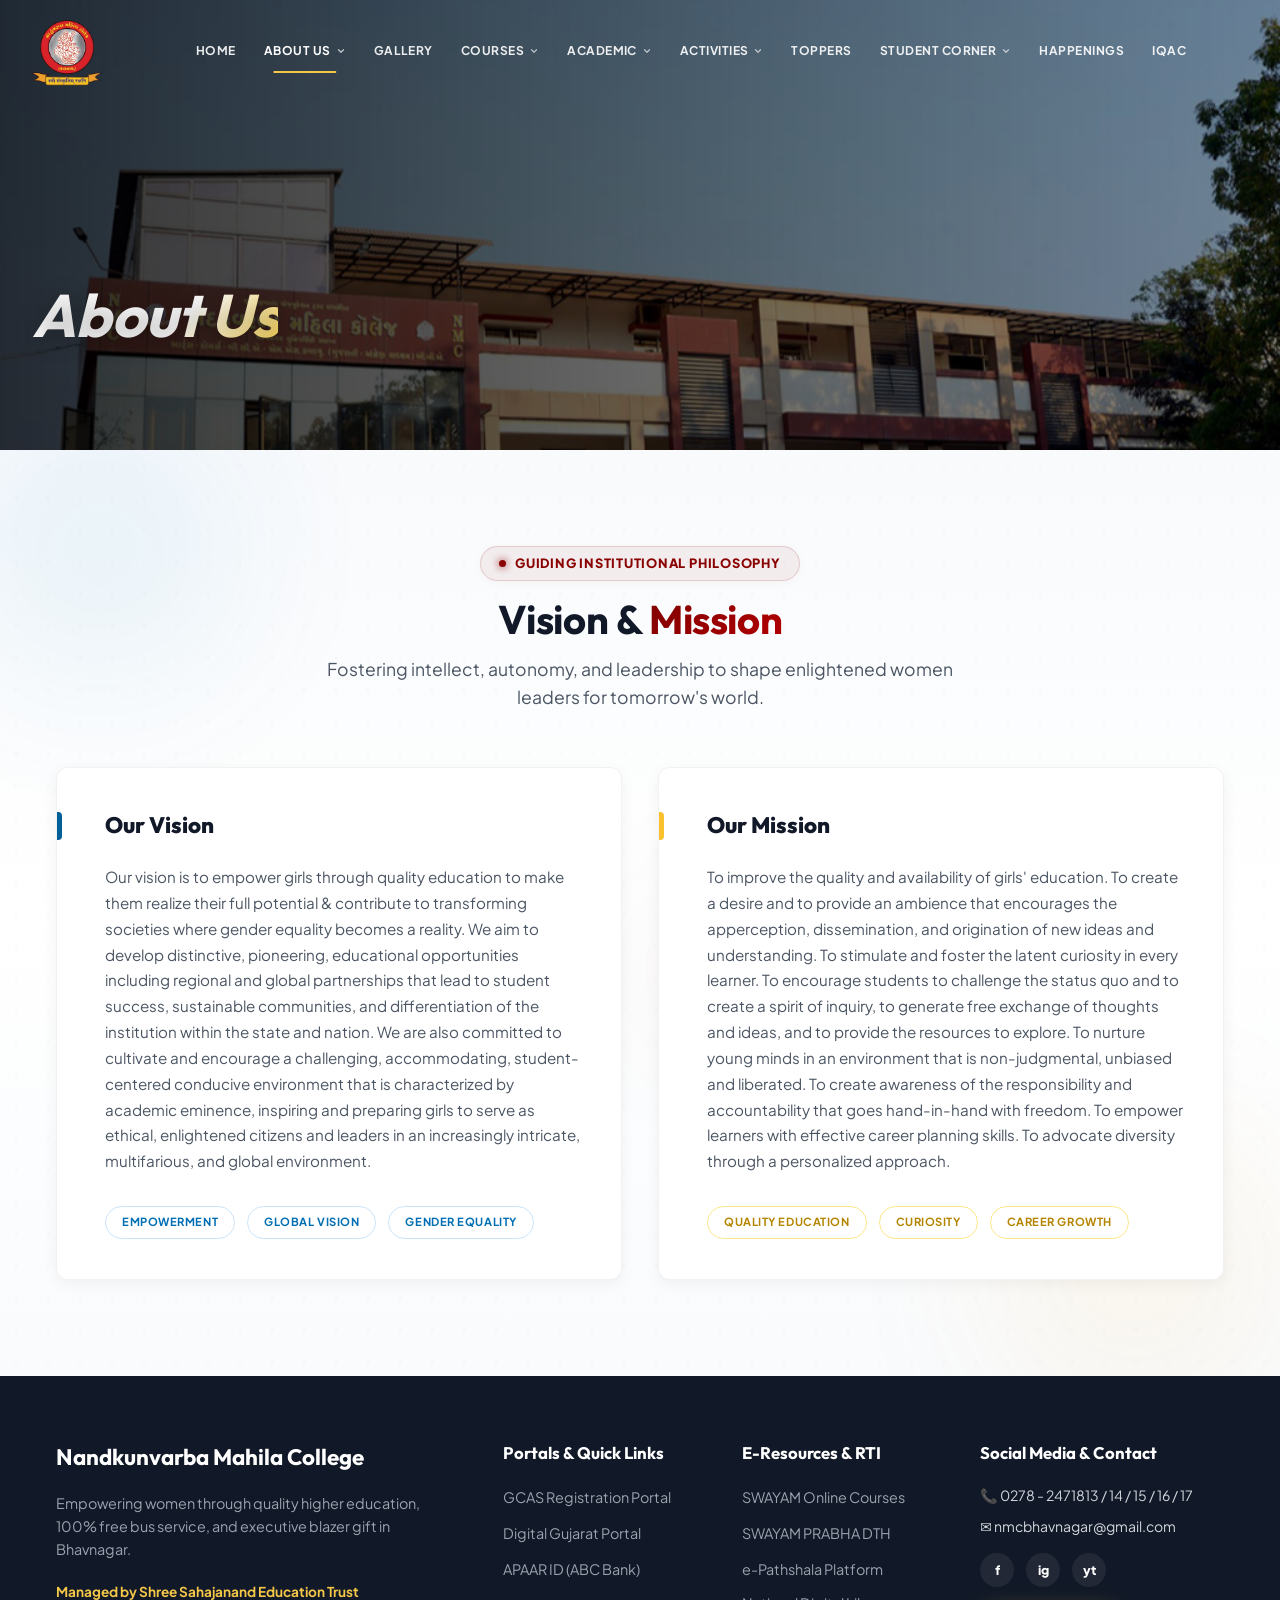
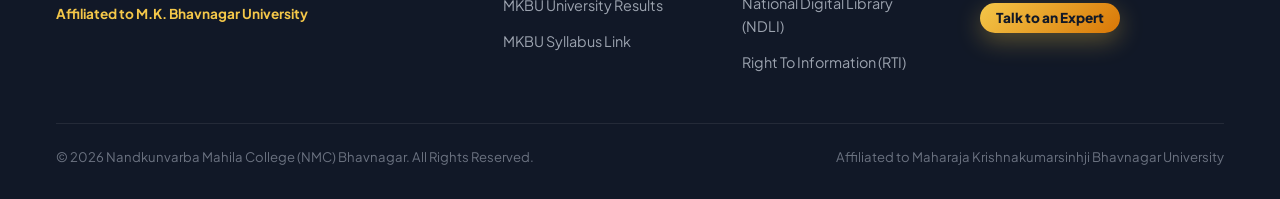
==== commit b5af7a5c: "add new" ====
--- a/about.html
+++ b/about.html
@@ -34,7 +34,21 @@
       <nav class="hero-nav">
         <ul class="hero-nav-menu">
           <li><a href="index.html" class="hero-nav-link">HOME</a></li>
-          <li><a href="about.html" class="hero-nav-link active">ABOUT US</a></li>
+          <li class="hero-nav-dropdown">
+              <a href="about.html" class="hero-nav-link active">ABOUT US <svg width="10" height="10" viewBox="0 0 24 24" fill="none" stroke="currentColor" stroke-width="3" stroke-linecap="round" stroke-linejoin="round"><polyline points="6 9 12 15 18 9"></polyline></svg></a>
+              <ul class="hero-dropdown-menu">
+                <li><a href="about.html#overview">College Overview</a></li>
+                <li><a href="about.html#history">History &amp; Legacy</a></li>
+                <li><a href="about.html#vision">Vision and Mission</a></li>
+                <li><a href="about.html#founders">Founding Fathers</a></li>
+                <li><a href="about.html#chairman">Chairman's Message</a></li>
+                <li><a href="about.html#affiliation">Affiliation &amp; Recognition</a></li>
+                <li><a href="about.html#song">NMC Song</a></li>
+                <li><a href="about.html#brochure">NMC Brochure</a></li>
+                <li><a href="about.html#awards">Awards</a></li>
+                <li><a href="about.html#future">Future Vision</a></li>
+              </ul>
+            </li>
           <li><a href="gallery.html" class="hero-nav-link">GALLERY</a></li>
           <li class="hero-nav-dropdown">
             <a href="courses.html" class="hero-nav-link">COURSES <svg width="10" height="10" viewBox="0 0 24 24"
@@ -112,164 +126,26 @@
       <div class="vm-luxury-grid">
 
         <!-- CARD 1: OUR VISION -->
-        <div class="vm-card-luxury vm-card-vision spotlight-active">
-          <div class="vm-card-top-bar">
-            <div class="vm-badge-tag vm-tag-sky">
-              <svg width="14" height="14" viewBox="0 0 24 24" fill="none" stroke="currentColor" stroke-width="2.5">
-                <circle cx="12" cy="12" r="10" />
-                <path d="M12 2a14.5 14.5 0 0 0 0 20 14.5 14.5 0 0 0 0-20" />
-                <path d="M2 12h20" />
-              </svg>
-              <span>Vision &amp; Horizon</span>
-            </div>
-            <!-- <span class="vm-card-number">01</span> -->
+        <div class="vm-simple-card vm-card-blue">
+          <h3 class="vm-simple-title">Our Vision</h3>
+          <p class="vm-simple-text">Our vision is to empower girls through quality education to make them realize their full potential &amp; contribute to transforming societies where gender equality becomes a reality. We aim to develop distinctive, pioneering, educational opportunities including regional and global partnerships that lead to student success, sustainable communities, and differentiation of the institution within the state and nation. We are also committed to cultivate and encourage a challenging, accommodating, student-centered conducive environment that is characterized by academic eminence, inspiring and preparing girls to serve as ethical, enlightened citizens and leaders in an increasingly intricate, multifarious, and global environment.</p>
+          <div class="vm-simple-badges vm-badges-blue">
+            <span class="vm-simple-badge">EMPOWERMENT</span>
+            <span class="vm-simple-badge">GLOBAL VISION</span>
+            <span class="vm-simple-badge">GENDER EQUALITY</span>
           </div>
-
-          <div class="vm-card-header">
-            <div class="vm-icon-bubble vm-icon-sky">
-              <svg width="28" height="28" viewBox="0 0 24 24" fill="none" stroke="currentColor" stroke-width="2">
-                <path d="M2 12s3-7 10-7 10 7 10 7-3 7-10 7-10-7-10-7Z" />
-                <circle cx="12" cy="12" r="3" />
-              </svg>
-            </div>
-            <div>
-              <h3 class="vm-card-title">Our Vision</h3>
-              <p class="vm-card-lead">Pioneering Women's Leadership &amp; Societal Transformation</p>
-            </div>
+        </div>
+
+        <!-- CARD 2: OUR MISSION -->
+        <div class="vm-simple-card vm-card-gold">
+          <h3 class="vm-simple-title">Our Mission</h3>
+          <p class="vm-simple-text">To improve the quality and availability of girls' education. To create a desire and to provide an ambience that encourages the apperception, dissemination, and origination of new ideas and understanding. To stimulate and foster the latent curiosity in every learner. To encourage students to challenge the status quo and to create a spirit of inquiry, to generate free exchange of thoughts and ideas, and to provide the resources to explore. To nurture young minds in an environment that is non-judgmental, unbiased and liberated. To create awareness of the responsibility and accountability that goes hand-in-hand with freedom. To empower learners with effective career planning skills. To advocate diversity through a personalized approach.</p>
+          <div class="vm-simple-badges vm-badges-gold">
+            <span class="vm-simple-badge">QUALITY EDUCATION</span>
+            <span class="vm-simple-badge">CURIOSITY</span>
+            <span class="vm-simple-badge">CAREER GROWTH</span>
           </div>
-
-          <blockquote class="vm-quote-box vm-quote-sky">
-            "To empower girls through quality education to realize their full potential and lead societal transformation
-            where gender equality becomes an undeniable reality."
-          </blockquote>
-
-          <div class="vm-pillars-list">
-            <div class="vm-pillar-item">
-              <div class="vm-pillar-icon vm-picon-sky">
-                <svg width="18" height="18" viewBox="0 0 24 24" fill="none" stroke="currentColor" stroke-width="2.5">
-                  <polyline points="20 6 9 17 4 12" />
-                </svg>
-              </div>
-              <div class="vm-pillar-info">
-                <h4>Distinctive &amp; Global Education</h4>
-                <p>Regional and global educational pathways ensuring high academic standing and lifelong student
-                  success.</p>
-              </div>
-            </div>
-
-            <div class="vm-pillar-item">
-              <div class="vm-pillar-icon vm-picon-sky">
-                <svg width="18" height="18" viewBox="0 0 24 24" fill="none" stroke="currentColor" stroke-width="2.5">
-                  <polyline points="20 6 9 17 4 12" />
-                </svg>
-              </div>
-              <div class="vm-pillar-info">
-                <h4>Ethical Leadership &amp; Empathy</h4>
-                <p>Nurturing enlightened citizens capable of leading ethically in complex global landscapes.</p>
-              </div>
-            </div>
-
-            <div class="vm-pillar-item">
-              <div class="vm-pillar-icon vm-picon-sky">
-                <svg width="18" height="18" viewBox="0 0 24 24" fill="none" stroke="currentColor" stroke-width="2.5">
-                  <polyline points="20 6 9 17 4 12" />
-                </svg>
-              </div>
-              <div class="vm-pillar-info">
-                <h4>Inclusive &amp; Accommodating Campus</h4>
-                <p>Cultivating a supportive, student-centered environment defined by academic eminence and dignity.</p>
-              </div>
-            </div>
-          </div>
-
-          <div class="vm-card-footer">
-            <div class="vm-chips">
-              <span class="vm-chip">#GlobalOutreach</span>
-              <span class="vm-chip">#GenderEquality</span>
-              <span class="vm-chip">#AcademicEminence</span>
-            </div>
-          </div>
-        </div>
-
-        <!-- CARD 2: OUR MISSION -->
-        <div class="vm-card-luxury vm-card-mission spotlight-active">
-          <div class="vm-card-top-bar">
-            <div class="vm-badge-tag vm-tag-gold">
-              <svg width="14" height="14" viewBox="0 0 24 24" fill="none" stroke="currentColor" stroke-width="2.5">
-                <circle cx="12" cy="12" r="10" />
-                <polygon points="16.24 7.76 14.12 14.12 7.76 16.24 9.88 9.88 16.24 7.76" />
-              </svg>
-              <span>Mission &amp; Strategy</span>
-            </div>
-            <!-- <span class="vm-card-number">02</span> -->
-          </div>
-
-          <div class="vm-card-header">
-            <div class="vm-icon-bubble vm-icon-gold">
-              <svg width="28" height="28" viewBox="0 0 24 24" fill="none" stroke="currentColor" stroke-width="2" stroke-linecap="round" stroke-linejoin="round">
-                <circle cx="12" cy="12" r="10" />
-                <circle cx="12" cy="12" r="6" />
-                <circle cx="12" cy="12" r="2" />
-              </svg>
-            </div>
-            <div>
-              <h3 class="vm-card-title">Our Mission</h3>
-              <p class="vm-card-lead">Nurturing Inquisitive Minds &amp; Career Excellence</p>
-            </div>
-          </div>
-
-          <blockquote class="vm-quote-box vm-quote-gold">
-            "To foster an unbiased, liberated atmosphere where curiosity thrives, ideas originate freely, and every
-            student is equipped with real-world career mastery."
-          </blockquote>
-
-          <div class="vm-pillars-list">
-            <div class="vm-pillar-item">
-              <div class="vm-pillar-icon vm-picon-gold">
-                <svg width="18" height="18" viewBox="0 0 24 24" fill="none" stroke="currentColor" stroke-width="2.5">
-                  <polyline points="20 6 9 17 4 12" />
-                </svg>
-              </div>
-              <div class="vm-pillar-info">
-                <h4>Accessible Quality &amp; Inquiry</h4>
-                <p>Expanding top-tier education and stimulating the latent curiosity in every learner.</p>
-              </div>
-            </div>
-
-            <div class="vm-pillar-item">
-              <div class="vm-pillar-icon vm-picon-gold">
-                <svg width="18" height="18" viewBox="0 0 24 24" fill="none" stroke="currentColor" stroke-width="2.5">
-                  <polyline points="20 6 9 17 4 12" />
-                </svg>
-              </div>
-              <div class="vm-pillar-info">
-                <h4>Liberated &amp; Unbiased Space</h4>
-                <p>Nurturing young minds in a non-judgmental environment balancing freedom with accountability.</p>
-              </div>
-            </div>
-
-            <div class="vm-pillar-item">
-              <div class="vm-pillar-icon vm-picon-gold">
-                <svg width="18" height="18" viewBox="0 0 24 24" fill="none" stroke="currentColor" stroke-width="2.5">
-                  <polyline points="20 6 9 17 4 12" />
-                </svg>
-              </div>
-              <div class="vm-pillar-info">
-                <h4>Career Planning &amp; Personalized Growth</h4>
-                <p>Equipping students with industry-ready skills, personalized mentorship, and career autonomy.</p>
-              </div>
-            </div>
-          </div>
-
-          <div class="vm-card-footer">
-            <div class="vm-chips">
-              <span class="vm-chip">#SpiritOfInquiry</span>
-              <span class="vm-chip">#CareerReadiness</span>
-              <span class="vm-chip">#EmpoweredLearning</span>
-            </div>
-          </div>
-        </div>
-
+        </div>
       </div>
     </div>
   </section>
--- a/css/styles.css
+++ b/css/styles.css
@@ -5205,6 +5205,7 @@
   color: var(--gray-900);
   margin: 0 0 0.5rem 0;
   line-height: 1.35;
+  max-width: 85%;
 }
 
 .fvc-desc {
@@ -5292,7 +5293,8 @@
 .fvh-year-num {
   font-family: var(--font-heading);
   font-size: 3.75rem;
-  font-weight: 900;
+  font-weight: 800;
+  letter-spacing: -1.5px;
   line-height: 1;
   background: linear-gradient(135deg, #7f0000 0%, #b30000 100%);
   -webkit-background-clip: text;
@@ -5486,7 +5488,7 @@
 .ametric-number {
   font-family: var(--font-heading);
   font-size: 2.25rem;
-  font-weight: 900;
+  font-weight: 700;
   color: var(--red-800);
   line-height: 1;
 }
@@ -5729,7 +5731,7 @@
   height: 8px;
   border-radius: 50%;
   background: var(--red-800);
-  margin-top: 0.45rem;
+  margin-top: 0.2rem;
   flex-shrink: 0;
 }
 
@@ -6991,7 +6993,7 @@
 
 .qhub-grid {
   display: grid;
-  grid-template-columns: repeat(2, 1fr);
+  grid-template-columns: repeat(3, 1fr);
   gap: 1.25rem;
 }
 
@@ -10087,4 +10089,123 @@
 
 .btn-crimson:hover::before {
   left: 130%;
-}+}/* --- HERO DROPDOWN MENU --- */
+.hero-nav-dropdown {
+  position: relative;
+}
+
+.hero-dropdown-menu {
+  position: absolute;
+  top: 100%;
+  left: 50%;
+  transform: translateX(-50%) translateY(10px);
+  background-color: var(--white, #ffffff);
+  min-width: 240px;
+  box-shadow: 0 8px 30px rgba(0, 0, 0, 0.15);
+  border-radius: 0.5rem;
+  padding: 0.75rem 0;
+  list-style: none;
+  opacity: 0;
+  visibility: hidden;
+  transition: all 0.3s cubic-bezier(0.16, 1, 0.3, 1);
+  z-index: 1000;
+  border: 1px solid rgba(0,0,0,0.05);
+}
+
+.hero-nav-dropdown:hover .hero-dropdown-menu {
+  opacity: 1;
+  visibility: visible;
+  transform: translateX(-50%) translateY(0);
+}
+
+.hero-dropdown-menu li a {
+  display: block;
+  padding: 0.65rem 1.25rem;
+  font-size: 0.85rem;
+  font-weight: 600;
+  color: var(--gray-800, #333);
+  text-decoration: none;
+  transition: all 0.2s ease;
+  white-space: nowrap;
+}
+
+.hero-dropdown-menu li a:hover {
+  background-color: #fffbeb;
+  color: var(--red-800, #990000);
+  padding-left: 1.6rem;
+}
+/* --- SIMPLE VISION MISSION CARDS --- */
+.vm-simple-card {
+  background: var(--white);
+  border-radius: 0.75rem;
+  padding: 2.5rem;
+  box-shadow: 0 4px 15px rgba(0,0,0,0.05);
+  border: 1px solid rgba(0,0,0,0.05);
+  display: flex;
+  flex-direction: column;
+  position: relative;
+  overflow: hidden;
+}
+
+.vm-simple-card::before {
+  content: "";
+  position: absolute;
+  left: 0;
+  top: 2.75rem;
+  height: 28px;
+  width: 5px;
+  border-radius: 0 4px 4px 0;
+}
+
+.vm-card-blue::before {
+  background: #005f99;
+}
+
+.vm-card-gold::before {
+  background: #fbc02d;
+}
+
+.vm-simple-title {
+  font-family: var(--font-heading);
+  font-size: 1.4rem;
+  font-weight: 800;
+  color: var(--gray-900);
+  margin-bottom: 1.25rem;
+  padding-left: 0.5rem;
+}
+
+.vm-simple-text {
+  font-size: 0.95rem;
+  line-height: 1.7;
+  color: var(--gray-600);
+  margin-bottom: 2rem;
+  padding-left: 0.5rem;
+}
+
+.vm-simple-badges {
+  display: flex;
+  flex-wrap: wrap;
+  gap: 0.75rem;
+  padding-left: 0.5rem;
+  margin-top: auto;
+}
+
+.vm-simple-badge {
+  font-size: 0.7rem;
+  font-weight: 700;
+  padding: 0.4rem 1rem;
+  border-radius: 2rem;
+  text-transform: uppercase;
+  letter-spacing: 0.05em;
+  background: var(--white);
+}
+
+.vm-badges-blue .vm-simple-badge {
+  border: 1px solid #cbe4f9;
+  color: #006eb3;
+}
+
+.vm-badges-gold .vm-simple-badge {
+  border: 1px solid #fde68a;
+  color: #b48500;
+}
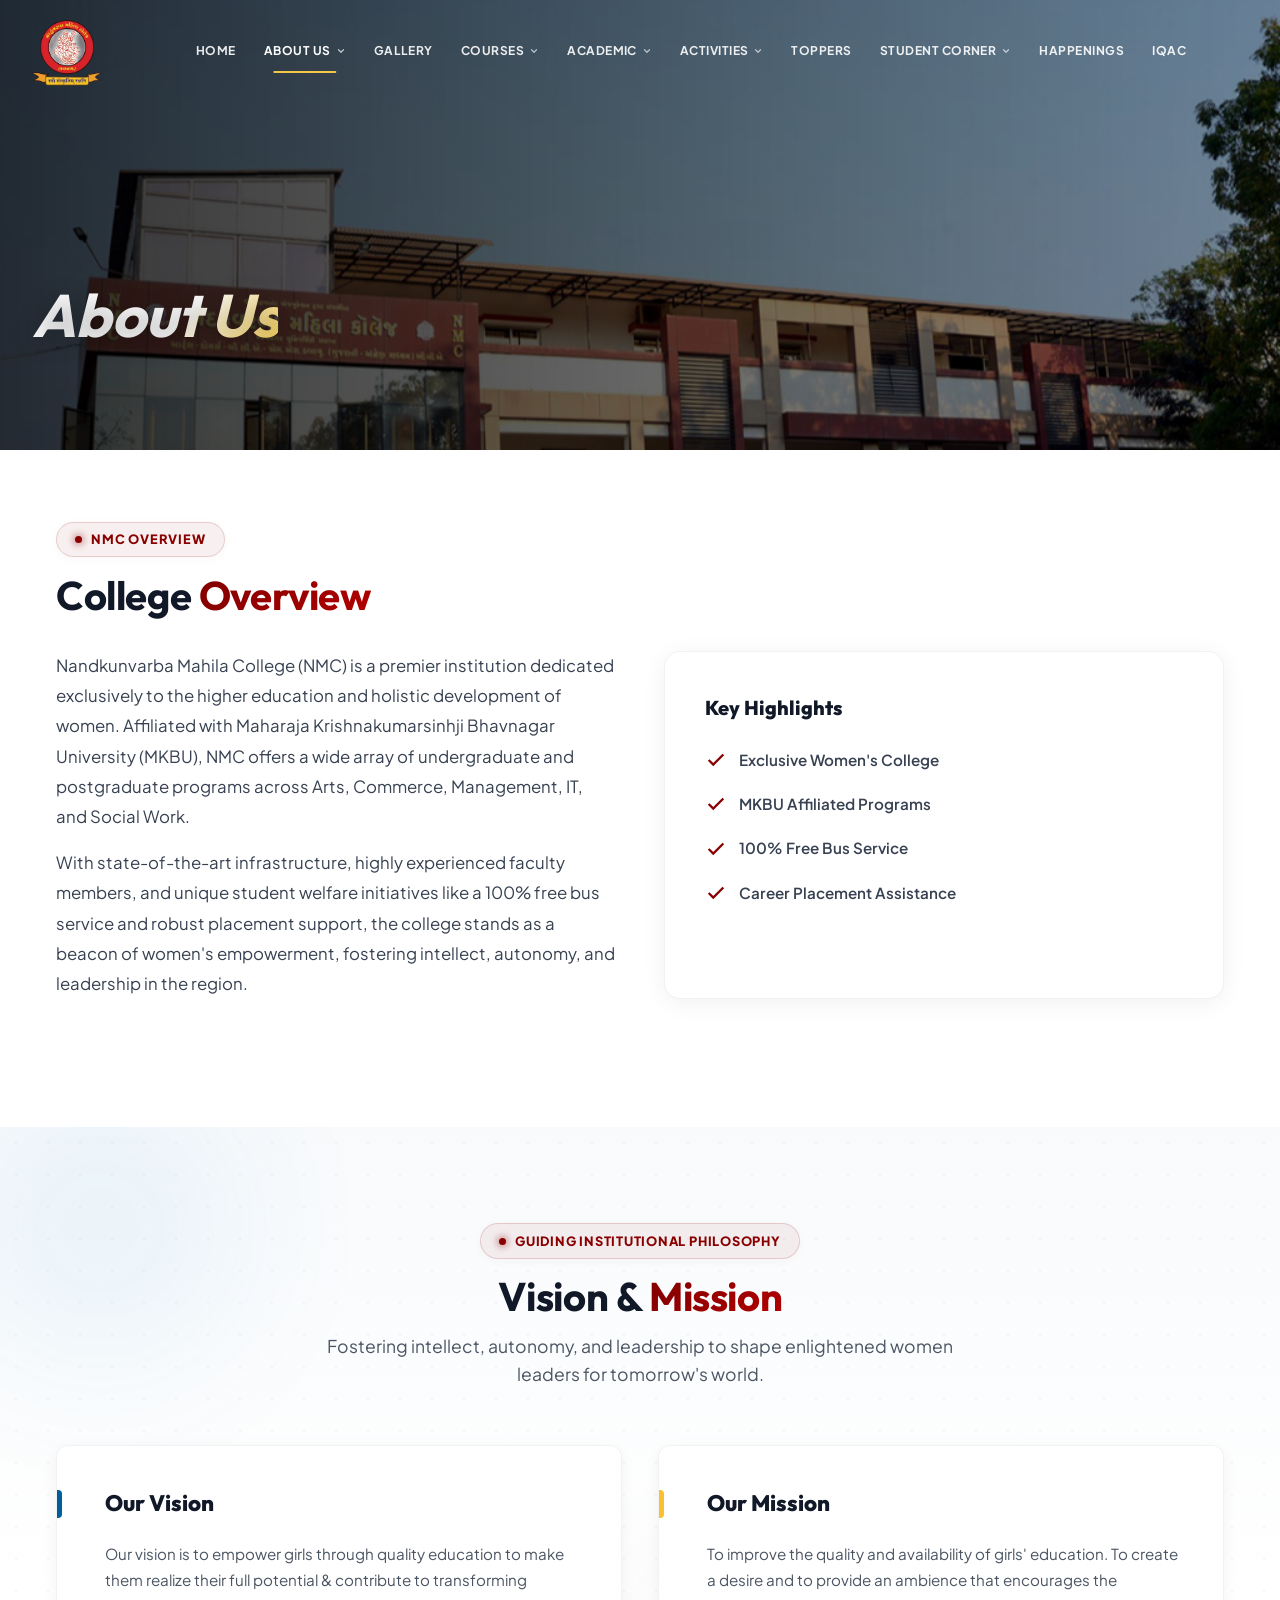
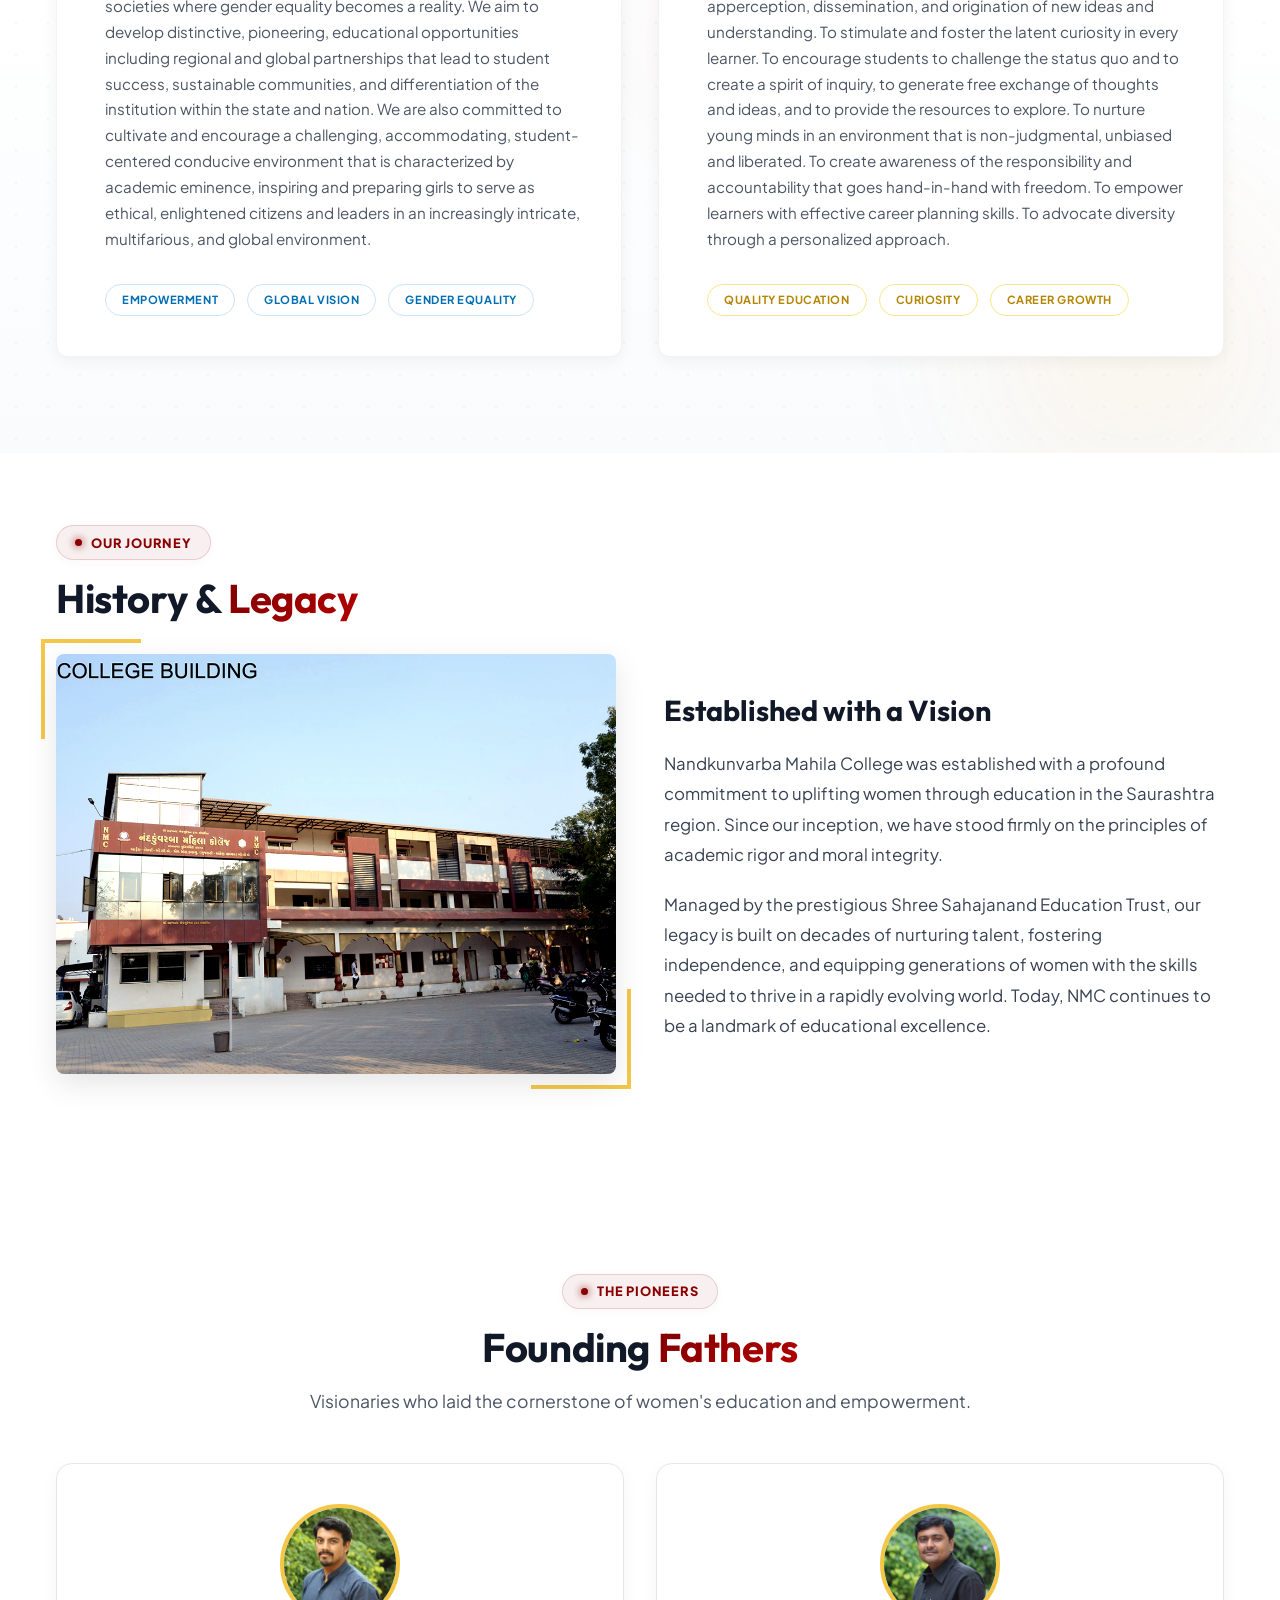
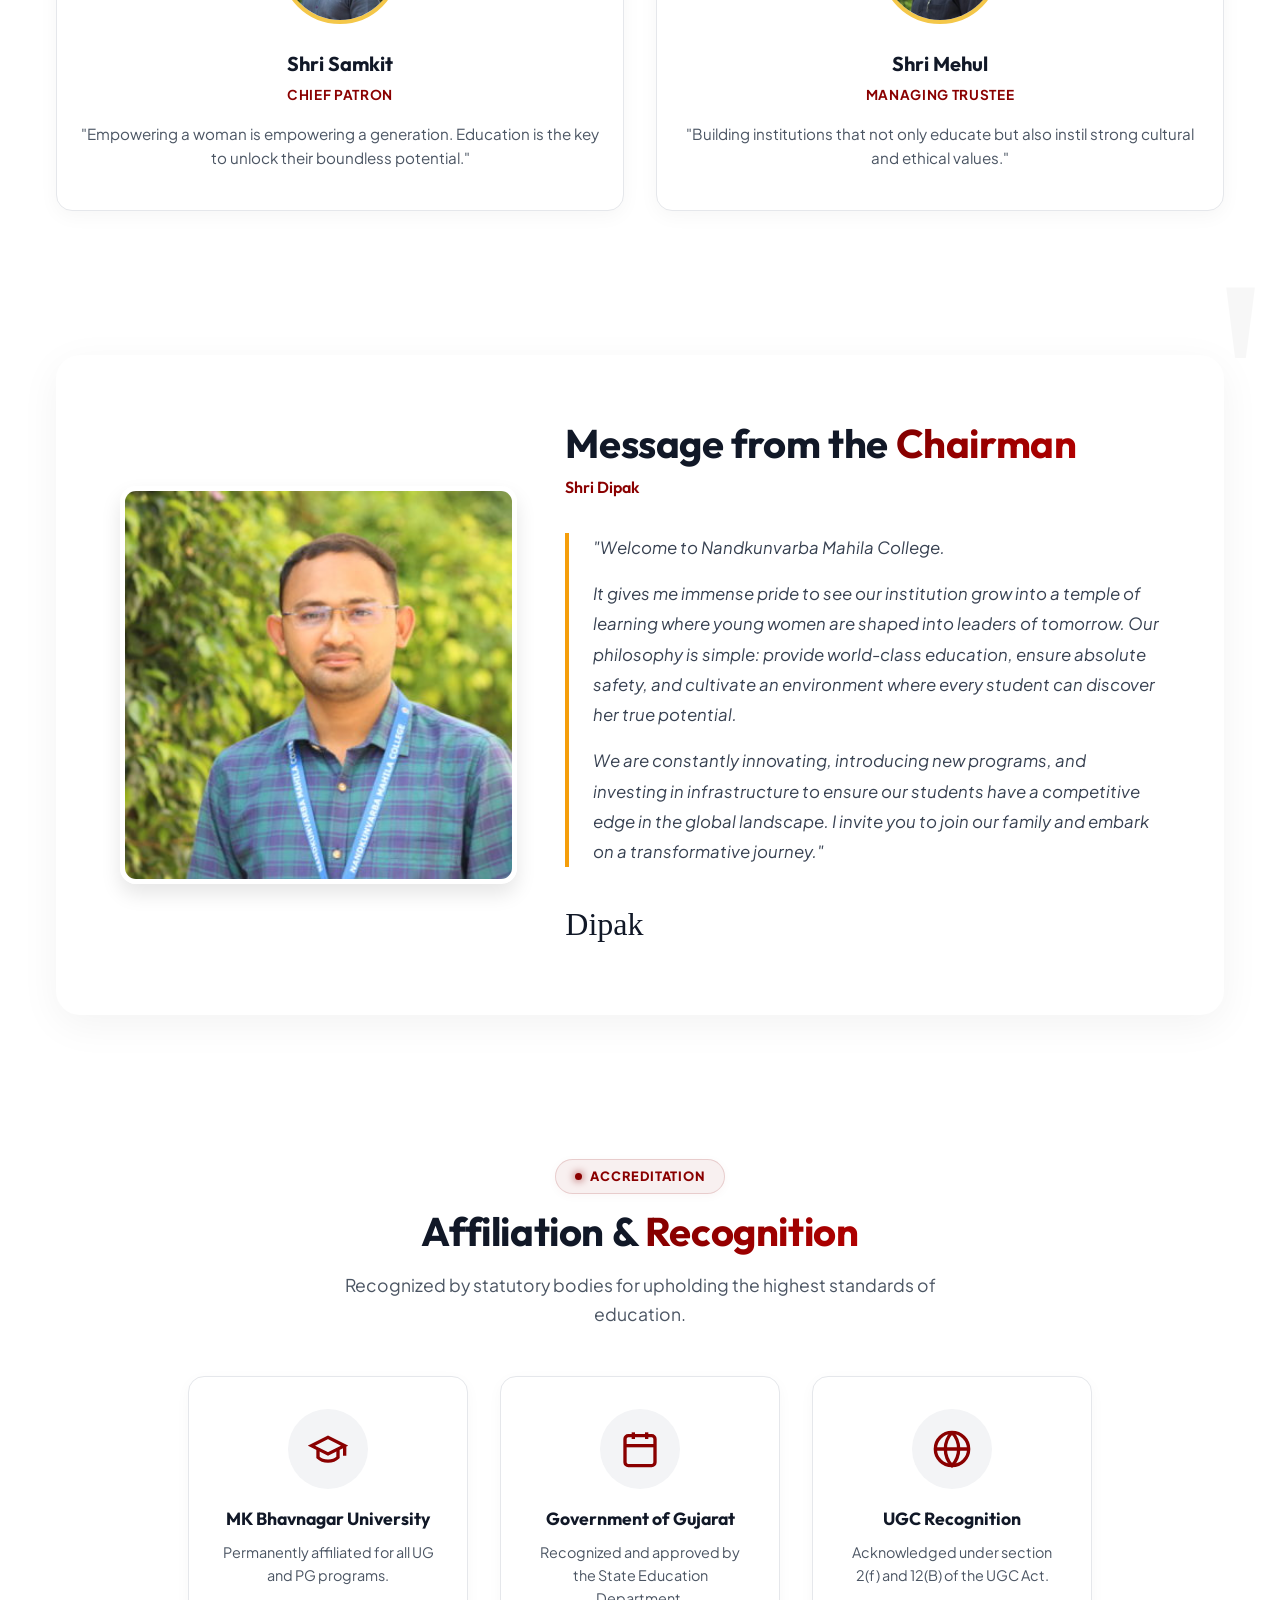
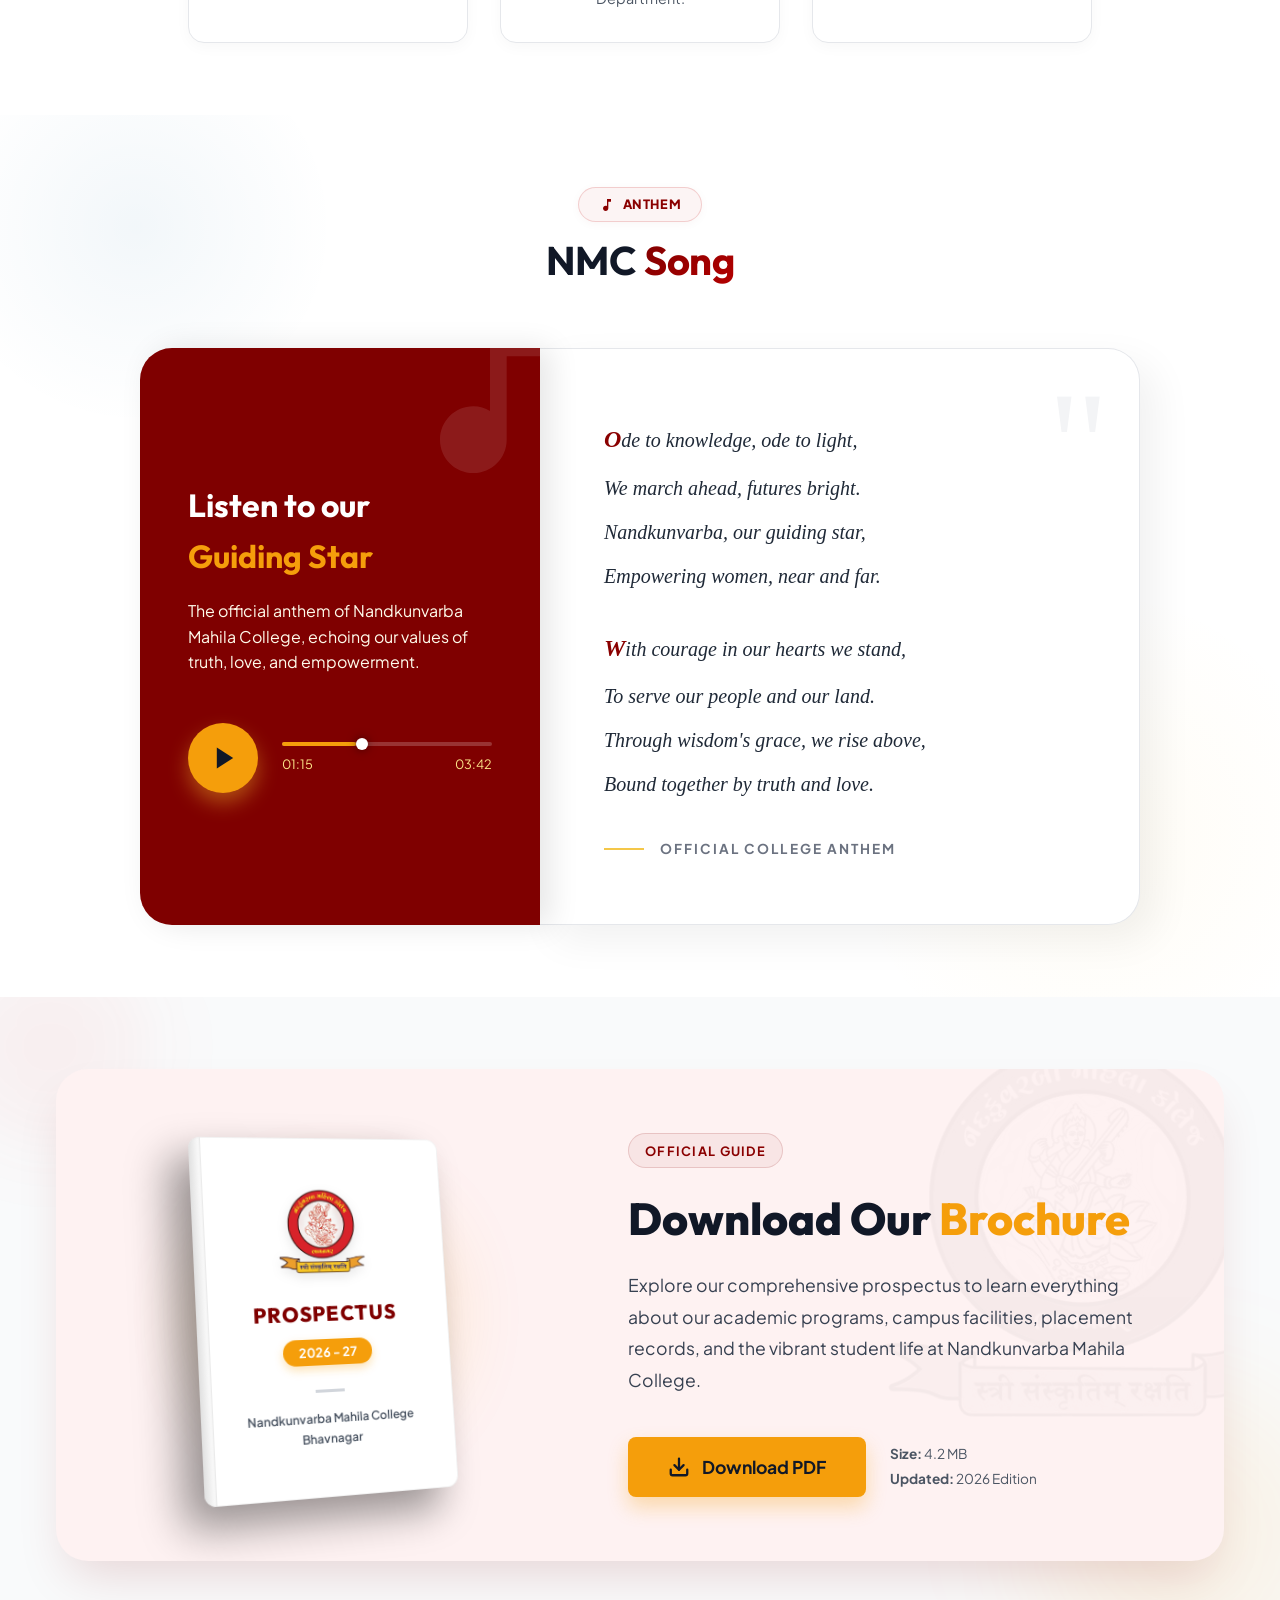
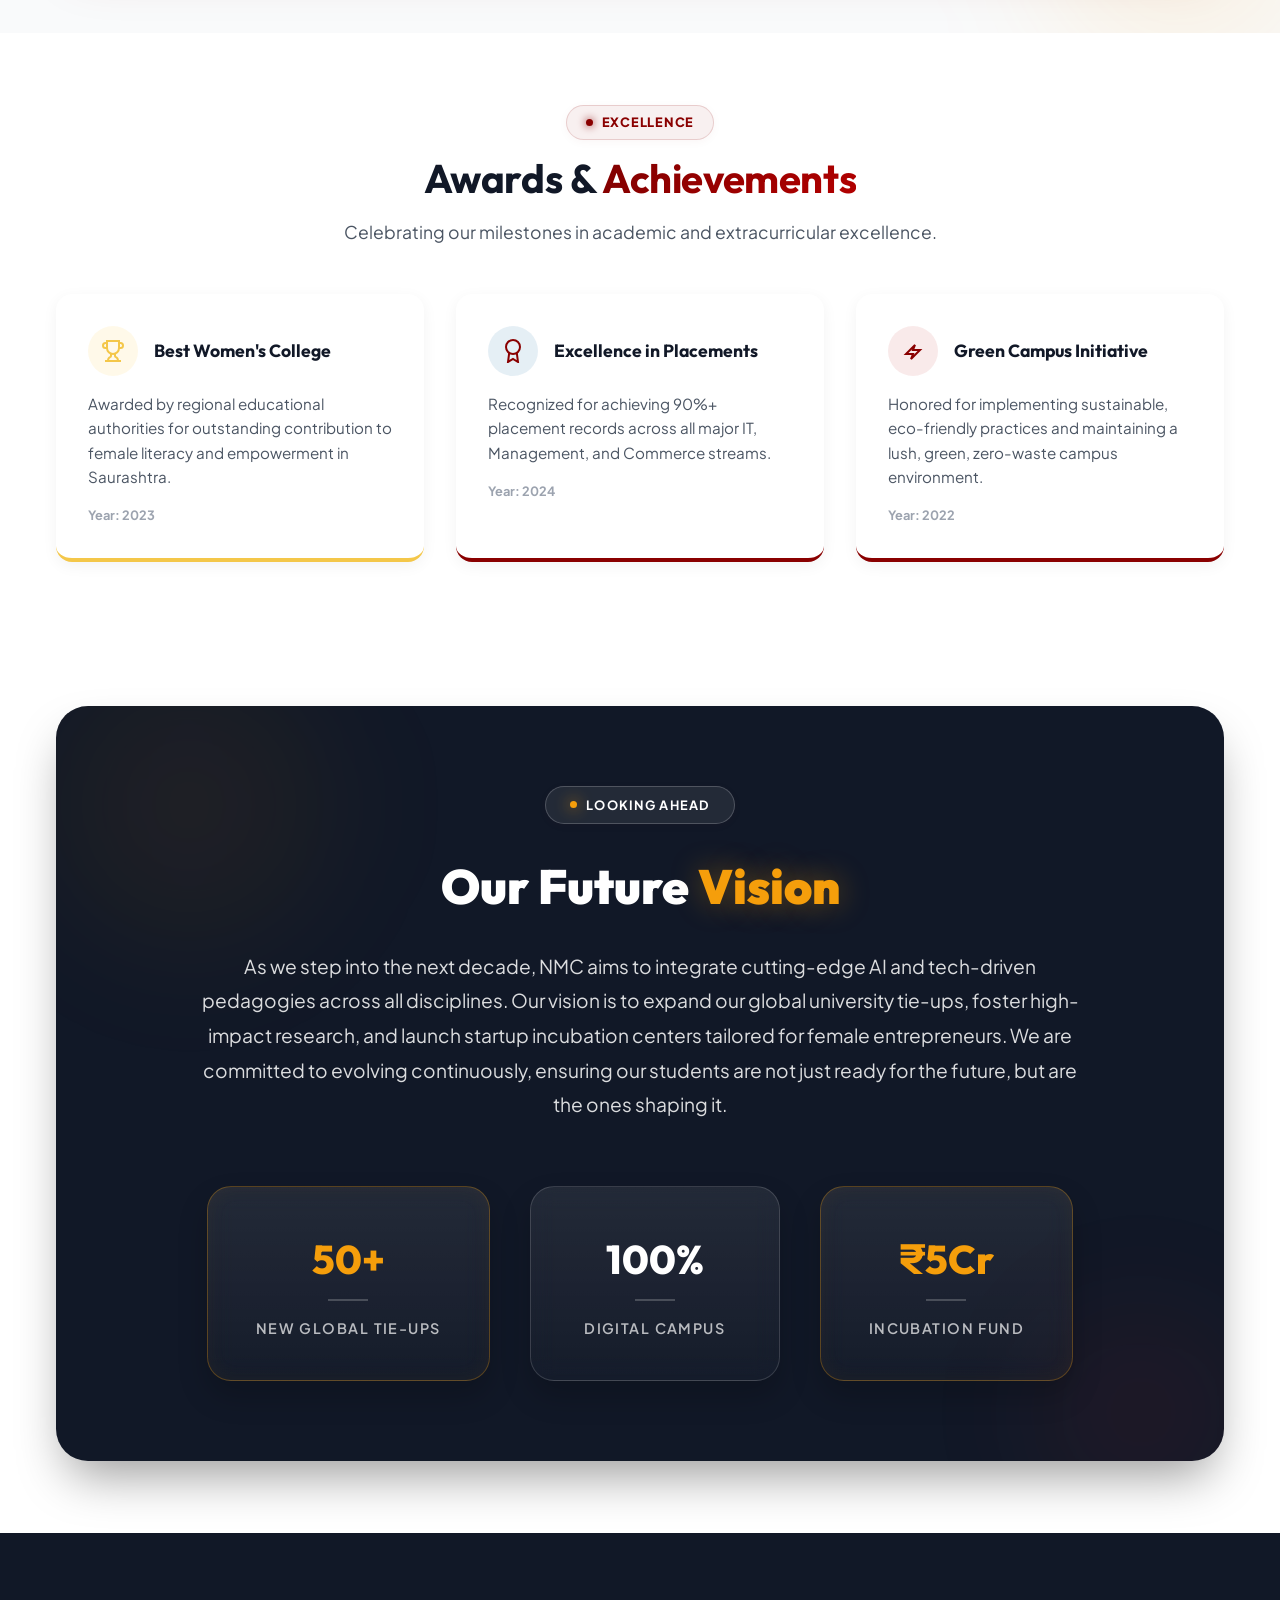
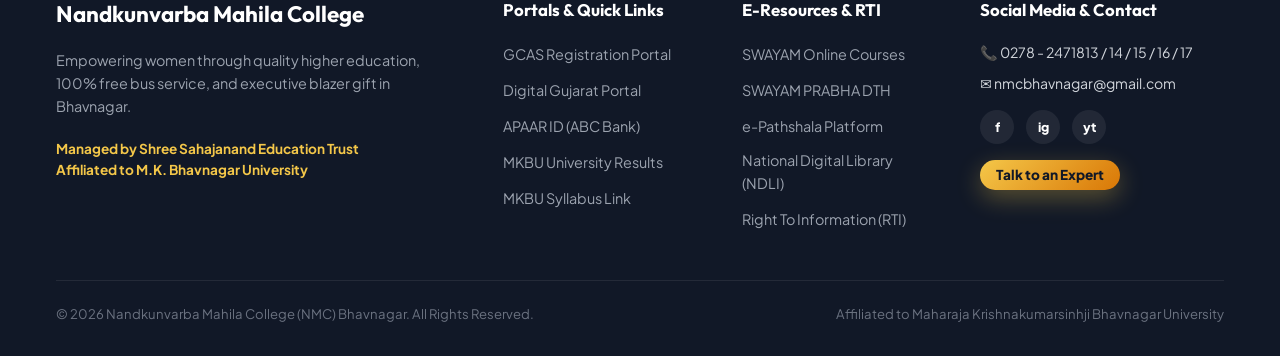
==== commit 7bd310ff: "add about" ====
--- a/about.html
+++ b/about.html
@@ -19,6 +19,7 @@
   <!-- Master Styles -->
   <link rel="stylesheet" href="css/styles.css?v=7.0">
 </head>
+
 <body>
   <!-- Scroll Progress Indicator Bar -->
   <div class="scroll-progress-bar" id="scrollProgressBar"></div>
@@ -35,20 +36,23 @@
         <ul class="hero-nav-menu">
           <li><a href="index.html" class="hero-nav-link">HOME</a></li>
           <li class="hero-nav-dropdown">
-              <a href="about.html" class="hero-nav-link active">ABOUT US <svg width="10" height="10" viewBox="0 0 24 24" fill="none" stroke="currentColor" stroke-width="3" stroke-linecap="round" stroke-linejoin="round"><polyline points="6 9 12 15 18 9"></polyline></svg></a>
-              <ul class="hero-dropdown-menu">
-                <li><a href="about.html#overview">College Overview</a></li>
-                <li><a href="about.html#history">History &amp; Legacy</a></li>
-                <li><a href="about.html#vision">Vision and Mission</a></li>
-                <li><a href="about.html#founders">Founding Fathers</a></li>
-                <li><a href="about.html#chairman">Chairman's Message</a></li>
-                <li><a href="about.html#affiliation">Affiliation &amp; Recognition</a></li>
-                <li><a href="about.html#song">NMC Song</a></li>
-                <li><a href="about.html#brochure">NMC Brochure</a></li>
-                <li><a href="about.html#awards">Awards</a></li>
-                <li><a href="about.html#future">Future Vision</a></li>
-              </ul>
-            </li>
+            <a href="about.html" class="hero-nav-link active">ABOUT US <svg width="10" height="10" viewBox="0 0 24 24"
+                fill="none" stroke="currentColor" stroke-width="3" stroke-linecap="round" stroke-linejoin="round">
+                <polyline points="6 9 12 15 18 9"></polyline>
+              </svg></a>
+            <ul class="hero-dropdown-menu">
+              <li><a href="about.html#overview">College Overview</a></li>
+              <li><a href="about.html#history">History &amp; Legacy</a></li>
+              <li><a href="about.html#vision">Vision and Mission</a></li>
+              <li><a href="about.html#founders">Founding Fathers</a></li>
+              <li><a href="about.html#chairman">Chairman's Message</a></li>
+              <li><a href="about.html#affiliation">Affiliation &amp; Recognition</a></li>
+              <li><a href="about.html#song">NMC Song</a></li>
+              <li><a href="about.html#brochure">NMC Brochure</a></li>
+              <li><a href="about.html#awards">Awards</a></li>
+              <li><a href="about.html#future">Future Vision</a></li>
+            </ul>
+          </li>
           <li><a href="gallery.html" class="hero-nav-link">GALLERY</a></li>
           <li class="hero-nav-dropdown">
             <a href="courses.html" class="hero-nav-link">COURSES <svg width="10" height="10" viewBox="0 0 24 24"
@@ -70,8 +74,9 @@
           </li>
           <li><a href="#awards" class="hero-nav-link">TOPPERS</a></li>
           <li class="hero-nav-dropdown">
-            <a href="student-corner.html" class="hero-nav-link">STUDENT CORNER <svg width="10" height="10" viewBox="0 0 24 24"
-                fill="none" stroke="currentColor" stroke-width="3" stroke-linecap="round" stroke-linejoin="round">
+            <a href="student-corner.html" class="hero-nav-link">STUDENT CORNER <svg width="10" height="10"
+                viewBox="0 0 24 24" fill="none" stroke="currentColor" stroke-width="3" stroke-linecap="round"
+                stroke-linejoin="round">
                 <polyline points="6 9 12 15 18 9"></polyline>
               </svg></a>
           </li>
@@ -94,11 +99,76 @@
       <img src="Images/NMC_Collage.jpg" alt="About Us Banner" class="hero-bg-img" style="object-position: center 20%;">
     </div>
     <div class="hero-overlay" style="background: linear-gradient(to right, rgba(0,0,0,0.8), rgba(0,0,0,0.4));"></div>
-    <div class="hero-content" style="padding-top: 100px; display: flex; align-items: flex-end; height: 100%; padding-bottom: 80px;">
+    <div class="hero-content"
+      style="padding-top: 100px; display: flex; align-items: flex-end; height: 100%; padding-bottom: 80px;">
       <h1 class="hero-main-title" style="font-size: 60px; font-weight: 600; padding-right: 15px;"><em>About Us</em></h1>
     </div>
   </section>
 
+
+  <!-- COLLEGE OVERVIEW SECTION -->
+  <section class="section-padding" id="overview">
+    <div class="container">
+      <div class="vm-header-wrap" style="text-align: left; align-items: flex-start; max-width: 100%;">
+        <div class="vm-header-pill">
+          <span class="vm-header-pill-dot"></span>
+          <span>NMC Overview</span>
+        </div>
+        <h2 class="vm-main-title">College <span>Overview</span></h2>
+
+        <div
+          style="display: grid; grid-template-columns: repeat(auto-fit, minmax(300px, 1fr)); gap: 3rem; margin-top: 2rem;">
+          <div>
+            <p class="vm-main-subtitle"
+              style="text-align: left; font-size: 1.05rem; line-height: 1.8; color: var(--gray-700);">
+              Nandkunvarba Mahila College (NMC) is a premier institution dedicated exclusively to the higher education
+              and holistic development of women. Affiliated with Maharaja Krishnakumarsinhji Bhavnagar University
+              (MKBU), NMC offers a wide array of undergraduate and postgraduate programs across Arts, Commerce,
+              Management, IT, and Social Work.
+            </p>
+            <p class="vm-main-subtitle"
+              style="text-align: left; font-size: 1.05rem; line-height: 1.8; color: var(--gray-700); margin-top: 1rem;">
+              With state-of-the-art infrastructure, highly experienced faculty members, and unique student welfare
+              initiatives like a 100% free bus service and robust placement support, the college stands as a beacon of
+              women's empowerment, fostering intellect, autonomy, and leadership in the region.
+            </p>
+          </div>
+          <div
+            style="background: var(--white); border-radius: 1rem; padding: 2.5rem; box-shadow: 0 4px 25px rgba(0,0,0,0.06); border: 1px solid rgba(0,0,0,0.05);">
+            <h3
+              style="font-family: var(--font-heading); font-size: 1.25rem; font-weight: 800; color: var(--gray-900); margin-bottom: 1.5rem;">
+              Key Highlights</h3>
+            <ul style="list-style: none; padding: 0; display: flex; flex-direction: column; gap: 1.25rem;">
+              <li
+                style="display: flex; align-items: center; gap: 0.75rem; color: var(--gray-700); font-size: 0.95rem; font-weight: 600;">
+                <svg width="22" height="22" viewBox="0 0 24 24" fill="none" stroke="var(--red-800)" stroke-width="2.5">
+                  <polyline points="20 6 9 17 4 12"></polyline>
+                </svg> Exclusive Women's College
+              </li>
+              <li
+                style="display: flex; align-items: center; gap: 0.75rem; color: var(--gray-700); font-size: 0.95rem; font-weight: 600;">
+                <svg width="22" height="22" viewBox="0 0 24 24" fill="none" stroke="var(--red-800)" stroke-width="2.5">
+                  <polyline points="20 6 9 17 4 12"></polyline>
+                </svg> MKBU Affiliated Programs
+              </li>
+              <li
+                style="display: flex; align-items: center; gap: 0.75rem; color: var(--gray-700); font-size: 0.95rem; font-weight: 600;">
+                <svg width="22" height="22" viewBox="0 0 24 24" fill="none" stroke="var(--red-800)" stroke-width="2.5">
+                  <polyline points="20 6 9 17 4 12"></polyline>
+                </svg> 100% Free Bus Service
+              </li>
+              <li
+                style="display: flex; align-items: center; gap: 0.75rem; color: var(--gray-700); font-size: 0.95rem; font-weight: 600;">
+                <svg width="22" height="22" viewBox="0 0 24 24" fill="none" stroke="var(--red-800)" stroke-width="2.5">
+                  <polyline points="20 6 9 17 4 12"></polyline>
+                </svg> Career Placement Assistance
+              </li>
+            </ul>
+          </div>
+        </div>
+      </div>
+    </div>
+  </section>
 
   <!-- 5B. OUR VISION & MISSION - LUXURY CREATIVE SECTION -->
   <section class="section-padding vision-mission-section" id="vision-mission">
@@ -128,7 +198,14 @@
         <!-- CARD 1: OUR VISION -->
         <div class="vm-simple-card vm-card-blue">
           <h3 class="vm-simple-title">Our Vision</h3>
-          <p class="vm-simple-text">Our vision is to empower girls through quality education to make them realize their full potential &amp; contribute to transforming societies where gender equality becomes a reality. We aim to develop distinctive, pioneering, educational opportunities including regional and global partnerships that lead to student success, sustainable communities, and differentiation of the institution within the state and nation. We are also committed to cultivate and encourage a challenging, accommodating, student-centered conducive environment that is characterized by academic eminence, inspiring and preparing girls to serve as ethical, enlightened citizens and leaders in an increasingly intricate, multifarious, and global environment.</p>
+          <p class="vm-simple-text">Our vision is to empower girls through quality education to make them realize their
+            full potential &amp; contribute to transforming societies where gender equality becomes a reality. We aim to
+            develop distinctive, pioneering, educational opportunities including regional and global partnerships that
+            lead to student success, sustainable communities, and differentiation of the institution within the state
+            and nation. We are also committed to cultivate and encourage a challenging, accommodating, student-centered
+            conducive environment that is characterized by academic eminence, inspiring and preparing girls to serve as
+            ethical, enlightened citizens and leaders in an increasingly intricate, multifarious, and global
+            environment.</p>
           <div class="vm-simple-badges vm-badges-blue">
             <span class="vm-simple-badge">EMPOWERMENT</span>
             <span class="vm-simple-badge">GLOBAL VISION</span>
@@ -139,11 +216,488 @@
         <!-- CARD 2: OUR MISSION -->
         <div class="vm-simple-card vm-card-gold">
           <h3 class="vm-simple-title">Our Mission</h3>
-          <p class="vm-simple-text">To improve the quality and availability of girls' education. To create a desire and to provide an ambience that encourages the apperception, dissemination, and origination of new ideas and understanding. To stimulate and foster the latent curiosity in every learner. To encourage students to challenge the status quo and to create a spirit of inquiry, to generate free exchange of thoughts and ideas, and to provide the resources to explore. To nurture young minds in an environment that is non-judgmental, unbiased and liberated. To create awareness of the responsibility and accountability that goes hand-in-hand with freedom. To empower learners with effective career planning skills. To advocate diversity through a personalized approach.</p>
+          <p class="vm-simple-text">To improve the quality and availability of girls' education. To create a desire and
+            to provide an ambience that encourages the apperception, dissemination, and origination of new ideas and
+            understanding. To stimulate and foster the latent curiosity in every learner. To encourage students to
+            challenge the status quo and to create a spirit of inquiry, to generate free exchange of thoughts and ideas,
+            and to provide the resources to explore. To nurture young minds in an environment that is non-judgmental,
+            unbiased and liberated. To create awareness of the responsibility and accountability that goes hand-in-hand
+            with freedom. To empower learners with effective career planning skills. To advocate diversity through a
+            personalized approach.</p>
           <div class="vm-simple-badges vm-badges-gold">
             <span class="vm-simple-badge">QUALITY EDUCATION</span>
             <span class="vm-simple-badge">CURIOSITY</span>
             <span class="vm-simple-badge">CAREER GROWTH</span>
+          </div>
+        </div>
+      </div>
+    </div>
+  </section>
+
+  <!-- 1. HISTORY & LEGACY -->
+  <section class="section-padding bg-light" id="history">
+    <div class="container">
+      <div class="vm-header-wrap" style="text-align: left; align-items: flex-start; max-width: 100%;">
+        <div class="vm-header-pill">
+          <span class="vm-header-pill-dot"></span>
+          <span>Our Journey</span>
+        </div>
+        <h2 class="vm-main-title">History &amp; <span>Legacy</span></h2>
+
+        <div
+          style="display: grid; grid-template-columns: repeat(auto-fit, minmax(300px, 1fr)); gap: 3rem; margin-top: 2rem; align-items: center;">
+          <div style="position: relative;">
+            <div
+              style="position: absolute; top: -15px; left: -15px; width: 100px; height: 100px; border-top: 4px solid var(--gold-warm); border-left: 4px solid var(--gold-warm); z-index: 1;">
+            </div>
+            <img src="Images/NMC_Collage.jpg" alt="Historical photo"
+              style="width: 100%; border-radius: 8px; position: relative; z-index: 2; box-shadow: 0 10px 30px rgba(0,0,0,0.1); filter: sepia(0.2) contrast(1.1);">
+            <div
+              style="position: absolute; bottom: -15px; right: -15px; width: 100px; height: 100px; border-bottom: 4px solid var(--gold-warm); border-right: 4px solid var(--gold-warm); z-index: 1;">
+            </div>
+          </div>
+          <div>
+            <h3
+              style="font-family: var(--font-heading); font-size: 1.8rem; color: var(--gray-900); margin-bottom: 1rem;">
+              Established with a Vision</h3>
+            <p style="font-size: 1.05rem; line-height: 1.8; color: var(--gray-700); margin-bottom: 1.25rem;">
+              Nandkunvarba Mahila College was established with a profound commitment to uplifting women through
+              education in the Saurashtra region. Since our inception, we have stood firmly on the principles of
+              academic rigor and moral integrity.
+            </p>
+            <p style="font-size: 1.05rem; line-height: 1.8; color: var(--gray-700);">
+              Managed by the prestigious Shree Sahajanand Education Trust, our legacy is built on decades of nurturing
+              talent, fostering independence, and equipping generations of women with the skills needed to thrive in a
+              rapidly evolving world. Today, NMC continues to be a landmark of educational excellence.
+            </p>
+          </div>
+        </div>
+      </div>
+    </div>
+  </section>
+
+  <!-- 2. FOUNDING FATHERS -->
+  <section class="section-padding" id="founders">
+    <div class="container">
+      <div class="vm-header-wrap"
+        style="text-align: center; align-items: center; max-width: 800px; margin: 0 auto 3rem auto;">
+        <div class="vm-header-pill">
+          <span class="vm-header-pill-dot"></span>
+          <span>The Pioneers</span>
+        </div>
+        <h2 class="vm-main-title">Founding <span>Fathers</span></h2>
+        <p class="vm-main-subtitle" style="margin-top: 1rem;">Visionaries who laid the cornerstone of women's education
+          and empowerment.</p>
+      </div>
+
+      <div style="display: grid; grid-template-columns: repeat(auto-fit, minmax(280px, 1fr)); gap: 2rem;">
+        <div
+          style="background: var(--white); border-radius: 1rem; padding: 2.5rem 1.5rem; text-align: center; box-shadow: 0 5px 20px rgba(0,0,0,0.04); border: 1px solid var(--gray-200);">
+          <div
+            style="width: 120px; height: 120px; border-radius: 50%; background: var(--gray-200); margin: 0 auto 1.5rem auto; border: 4px solid var(--gold-warm); overflow: hidden;">
+            <img src="Images/samkit.jpg" alt="Shri Samkit" style="width: 100%; height: 100%; object-fit: cover;"
+              onerror="this.src='data:image/svg+xml;utf8,<svg xmlns=\'http://www.w3.org/2000/svg\' width=\'100%\' height=\'100%\' viewBox=\'0 0 24 24\' fill=\'none\' stroke=\'%23a0aec0\' stroke-width=\'1\' stroke-linecap=\'round\' stroke-linejoin=\'round\'><circle cx=\'12\' cy=\'8\' r=\'5\'/><path d=\'M20 21a8 8 0 0 0-16 0\'/></svg>'">
+          </div>
+          <h4
+            style="font-family: var(--font-heading); font-size: 1.25rem; color: var(--gray-900); margin-bottom: 0.25rem;">
+            Shri Samkit</h4>
+          <span
+            style="display: block; font-size: 0.85rem; font-weight: 700; color: var(--sky-700); text-transform: uppercase; letter-spacing: 0.05em; margin-bottom: 1rem;">Chief
+            Patron</span>
+          <p style="font-size: 0.95rem; color: var(--gray-600); line-height: 1.6;">"Empowering a woman is empowering a
+            generation. Education is the key to unlock their boundless potential."</p>
+        </div>
+
+        <div
+          style="background: var(--white); border-radius: 1rem; padding: 2.5rem 1.5rem; text-align: center; box-shadow: 0 5px 20px rgba(0,0,0,0.04); border: 1px solid var(--gray-200);">
+          <div
+            style="width: 120px; height: 120px; border-radius: 50%; background: var(--gray-200); margin: 0 auto 1.5rem auto; border: 4px solid var(--gold-warm); overflow: hidden;">
+            <img src="Images/mehul.jpg" alt="Shri Mehul" style="width: 100%; height: 100%; object-fit: cover;"
+              onerror="this.src='data:image/svg+xml;utf8,<svg xmlns=\'http://www.w3.org/2000/svg\' width=\'100%\' height=\'100%\' viewBox=\'0 0 24 24\' fill=\'none\' stroke=\'%23a0aec0\' stroke-width=\'1\' stroke-linecap=\'round\' stroke-linejoin=\'round\'><circle cx=\'12\' cy=\'8\' r=\'5\'/><path d=\'M20 21a8 8 0 0 0-16 0\'/></svg>'">
+          </div>
+          <h4
+            style="font-family: var(--font-heading); font-size: 1.25rem; color: var(--gray-900); margin-bottom: 0.25rem;">
+            Shri Mehul</h4>
+          <span
+            style="display: block; font-size: 0.85rem; font-weight: 700; color: var(--sky-700); text-transform: uppercase; letter-spacing: 0.05em; margin-bottom: 1rem;">Managing
+            Trustee</span>
+          <p style="font-size: 0.95rem; color: var(--gray-600); line-height: 1.6;">"Building institutions that not only
+            educate but also instil strong cultural and ethical values."</p>
+        </div>
+      </div>
+    </div>
+  </section>
+
+  <!-- 3. CHAIRMAN'S MESSAGE -->
+  <section class="section-padding bg-light" id="chairman" style="position: relative; overflow: hidden;">
+    <div
+      style="position: absolute; top: -50px; right: -50px; font-size: 300px; color: rgba(0,0,0,0.03); font-family: serif; line-height: 1; user-select: none;">
+      "</div>
+    <div class="container" style="position: relative; z-index: 2;">
+      <div
+        style="background: var(--white); border-radius: 1.5rem; padding: 4rem; box-shadow: 0 10px 40px rgba(0,0,0,0.05); display: flex; flex-wrap: wrap; gap: 3rem; align-items: center;">
+        <div style="flex: 1 1 300px;">
+          <div
+            style="border-radius: 1rem; overflow: hidden; box-shadow: 0 10px 20px rgba(0,0,0,0.1); border: 5px solid var(--white);">
+            <img src="Images/dipak.jpg" alt="Shri Dipak" style="width: 100%; display: block;"
+              onerror="this.src='data:image/svg+xml;utf8,<svg xmlns=\'http://www.w3.org/2000/svg\' width=\'100%\' height=\'350px\' viewBox=\'0 0 24 24\' fill=\'none\' stroke=\'%23a0aec0\' stroke-width=\'1\' stroke-linecap=\'round\' stroke-linejoin=\'round\'><rect width=\'100%\' height=\'100%\' fill=\'%23f7fafc\' stroke=\'none\'/><circle cx=\'12\' cy=\'8\' r=\'4\'/><path d=\'M18 21a6 6 0 0 0-12 0\'/></svg>'">
+          </div>
+        </div>
+        <div style="flex: 2 1 400px;">
+          <h2 class="vm-main-title" style="margin-bottom: 0.5rem;">Message from the <span>Chairman</span></h2>
+          <h4 style="font-family: var(--font-heading); color: var(--red-800); font-weight: 600; margin-bottom: 2rem;">
+            Shri Dipak</h4>
+
+          <div
+            style="font-size: 1.05rem; line-height: 1.8; color: var(--gray-700); font-style: italic; border-left: 4px solid var(--gold-500); padding-left: 1.5rem; margin-bottom: 2rem;">
+            <p style="margin-bottom: 1rem;">"Welcome to Nandkunvarba Mahila College.</p>
+            <p style="margin-bottom: 1rem;">It gives me immense pride to see our institution grow into a temple of
+              learning where young women are shaped into leaders of tomorrow. Our philosophy is simple: provide
+              world-class education, ensure absolute safety, and cultivate an environment where every student can
+              discover her true potential.</p>
+            <p>We are constantly innovating, introducing new programs, and investing in infrastructure to ensure our
+              students have a competitive edge in the global landscape. I invite you to join our family and embark on a
+              transformative journey."</p>
+          </div>
+
+          <div style="font-family: 'Brush Script MT', cursive, serif; font-size: 2rem; color: var(--gray-900);">
+            Dipak
+          </div>
+        </div>
+      </div>
+    </div>
+  </section>
+
+  <!-- 4. AFFILIATION & RECOGNITION -->
+  <section class="section-padding" id="affiliation">
+    <div class="container">
+      <div class="vm-header-wrap"
+        style="text-align: center; align-items: center; max-width: 800px; margin: 0 auto 3rem auto;">
+        <div class="vm-header-pill">
+          <span class="vm-header-pill-dot"></span>
+          <span>Accreditation</span>
+        </div>
+        <h2 class="vm-main-title">Affiliation &amp; <span>Recognition</span></h2>
+        <p class="vm-main-subtitle" style="margin-top: 1rem;">Recognized by statutory bodies for upholding the highest
+          standards of education.</p>
+      </div>
+
+      <div style="display: flex; flex-wrap: wrap; gap: 2rem; justify-content: center;">
+        <div
+          style="background: var(--white); padding: 2rem; border-radius: 1rem; border: 1px solid var(--gray-200); box-shadow: 0 4px 15px rgba(0,0,0,0.03); text-align: center; width: 280px;">
+          <div
+            style="width: 80px; height: 80px; margin: 0 auto 1rem auto; background: var(--gray-100); border-radius: 50%; display: flex; align-items: center; justify-content: center;">
+            <svg width="40" height="40" viewBox="0 0 24 24" fill="none" stroke="var(--sky-700)" stroke-width="2">
+              <path d="M22 10v6M2 10l10-5 10 5-10 5z" />
+              <path d="M6 12v5c3 3 9 3 12 0v-5" />
+            </svg>
+          </div>
+          <h4
+            style="font-family: var(--font-heading); color: var(--gray-900); font-size: 1.1rem; margin-bottom: 0.5rem;">
+            MK Bhavnagar University</h4>
+          <p style="font-size: 0.9rem; color: var(--gray-600);">Permanently affiliated for all UG and PG programs.</p>
+        </div>
+
+        <div
+          style="background: var(--white); padding: 2rem; border-radius: 1rem; border: 1px solid var(--gray-200); box-shadow: 0 4px 15px rgba(0,0,0,0.03); text-align: center; width: 280px;">
+          <div
+            style="width: 80px; height: 80px; margin: 0 auto 1rem auto; background: var(--gray-100); border-radius: 50%; display: flex; align-items: center; justify-content: center;">
+            <svg width="40" height="40" viewBox="0 0 24 24" fill="none" stroke="var(--sky-700)" stroke-width="2">
+              <rect x="3" y="4" width="18" height="18" rx="2" ry="2" />
+              <line x1="16" y1="2" x2="16" y2="6" />
+              <line x1="8" y1="2" x2="8" y2="6" />
+              <line x1="3" y1="10" x2="21" y2="10" />
+            </svg>
+          </div>
+          <h4
+            style="font-family: var(--font-heading); color: var(--gray-900); font-size: 1.1rem; margin-bottom: 0.5rem;">
+            Government of Gujarat</h4>
+          <p style="font-size: 0.9rem; color: var(--gray-600);">Recognized and approved by the State Education
+            Department.</p>
+        </div>
+
+        <div
+          style="background: var(--white); padding: 2rem; border-radius: 1rem; border: 1px solid var(--gray-200); box-shadow: 0 4px 15px rgba(0,0,0,0.03); text-align: center; width: 280px;">
+          <div
+            style="width: 80px; height: 80px; margin: 0 auto 1rem auto; background: var(--gray-100); border-radius: 50%; display: flex; align-items: center; justify-content: center;">
+            <svg width="40" height="40" viewBox="0 0 24 24" fill="none" stroke="var(--sky-700)" stroke-width="2">
+              <circle cx="12" cy="12" r="10" />
+              <path d="M12 2a14.5 14.5 0 0 0 0 20 14.5 14.5 0 0 0 0-20" />
+              <path d="M2 12h20" />
+            </svg>
+          </div>
+          <h4
+            style="font-family: var(--font-heading); color: var(--gray-900); font-size: 1.1rem; margin-bottom: 0.5rem;">
+            UGC Recognition</h4>
+          <p style="font-size: 0.9rem; color: var(--gray-600);">Acknowledged under section 2(f) and 12(B) of the UGC
+            Act.</p>
+        </div>
+      </div>
+    </div>
+  </section>
+
+  <!-- 5. NMC SONG -->
+  <!-- 5. NMC SONG - CREATIVE THEME DESIGN -->
+  <section class="section-padding bg-light" id="song" style="position: relative; overflow: hidden;">
+    <!-- Abstract Geometric Background matching theme colors -->
+    <div style="position: absolute; top: -10%; left: -5%; width: 400px; height: 400px; background: radial-gradient(circle, rgba(0, 95, 153, 0.05) 0%, transparent 70%); border-radius: 50%;"></div>
+    <div style="position: absolute; bottom: -10%; right: -5%; width: 500px; height: 500px; background: radial-gradient(circle, rgba(251, 192, 45, 0.05) 0%, transparent 70%); border-radius: 50%;"></div>
+    
+    <div class="container" style="position: relative; z-index: 2;">
+      <div class="vm-header-wrap" style="text-align: center; align-items: center; max-width: 800px; margin: 0 auto 4rem auto;">
+        <div class="vm-header-pill" style="gap: 0.5rem; display: inline-flex; align-items: center; border-color: rgba(197, 48, 48, 0.2); background: rgba(197, 48, 48, 0.05); padding: 0.4rem 1.2rem;">
+          <svg width="16" height="16" viewBox="0 0 24 24" fill="var(--red-800)"><path d="M12 3v10.55c-.59-.34-1.27-.55-2-.55-2.21 0-4 1.79-4 4s1.79 4 4 4 4-1.79 4-4V7h4V3h-6z"/></svg>
+          <span style="color: var(--red-800); font-weight: 800; letter-spacing: 0.05em; text-transform: uppercase; font-size: 0.8rem;">Anthem</span>
+        </div>
+        <h2 class="vm-main-title">NMC <span>Song</span></h2>
+      </div>
+
+      <div style="display: flex; flex-wrap: wrap; align-items: stretch; justify-content: center; gap: 0; max-width: 1000px; margin: 0 auto;">
+        
+        <!-- Interactive Player Card (Dark Red Accent) -->
+        <div style="flex: 1 1 300px; background: var(--red-900); color: var(--white); border-radius: 2rem 0 0 2rem; padding: 4rem 3rem; display: flex; flex-direction: column; justify-content: center; position: relative; overflow: hidden; box-shadow: 10px 0 30px rgba(0,0,0,0.1); z-index: 2;">
+          <div style="position: absolute; right: -50px; top: -50px; opacity: 0.1;">
+            <svg width="200" height="200" viewBox="0 0 24 24" fill="currentColor"><path d="M12 3v10.55c-.59-.34-1.27-.55-2-.55-2.21 0-4 1.79-4 4s1.79 4 4 4 4-1.79 4-4V7h4V3h-6z"/></svg>
+          </div>
+          
+          <h3 style="font-family: var(--font-heading); font-size: 2rem; margin-bottom: 1rem;">Listen to our<br><span style="color: var(--gold-500);">Guiding Star</span></h3>
+          <p style="color: var(--sky-100); font-size: 1rem; margin-bottom: 3rem; line-height: 1.6;">The official anthem of Nandkunvarba Mahila College, echoing our values of truth, love, and empowerment.</p>
+          
+          <div style="display: flex; align-items: center; gap: 1.5rem;">
+            <button style="width: 70px; height: 70px; border-radius: 50%; background: var(--gold-500); color: var(--gray-900); border: none; display: flex; align-items: center; justify-content: center; cursor: pointer; box-shadow: 0 10px 20px rgba(251, 192, 45, 0.4); transition: transform 0.3s ease;">
+              <svg width="28" height="28" viewBox="0 0 24 24" fill="currentColor" style="margin-left: 4px;"><polygon points="5 3 19 12 5 21 5 3" /></svg>
+            </button>
+            <div style="display: flex; flex-direction: column; gap: 0.5rem; flex: 1;">
+              <div style="height: 4px; background: rgba(255,255,255,0.2); border-radius: 2px; position: relative;">
+                <div style="position: absolute; left: 0; top: 0; height: 100%; width: 35%; background: var(--gold-500); border-radius: 2px;"></div>
+                <div style="position: absolute; left: 35%; top: -4px; width: 12px; height: 12px; background: var(--white); border-radius: 50%; box-shadow: 0 0 10px rgba(0,0,0,0.5);"></div>
+              </div>
+              <div style="display: flex; justify-content: space-between; font-size: 0.8rem; color: var(--sky-200);">
+                <span>01:15</span>
+                <span>03:42</span>
+              </div>
+            </div>
+          </div>
+        </div>
+
+        <!-- Lyrics Card (White/Light Accent) -->
+        <div style="flex: 2 1 400px; background: var(--white); border-radius: 0 2rem 2rem 0; padding: 4rem; position: relative; box-shadow: 15px 15px 40px rgba(0,0,0,0.06); border: 1px solid var(--gray-200); border-left: none; display: flex; align-items: center;">
+          
+          <div style="position: absolute; top: 20px; right: 30px; font-size: 150px; color: var(--gray-100); font-family: serif; line-height: 1; user-select: none;">"</div>
+          
+          <div style="position: relative; z-index: 2; width: 100%;">
+            <div style="font-size: 1.25rem; line-height: 2.2; color: var(--gray-800); font-style: italic; font-family: 'Times New Roman', serif; margin-bottom: 2rem;">
+              <p style="margin-bottom: 1.5rem;">
+                <span style="color: var(--sky-700); font-size: 1.5rem; font-weight: bold;">O</span>de to knowledge, ode to light,<br>
+                We march ahead, futures bright.<br>
+                Nandkunvarba, our guiding star,<br>
+                Empowering women, near and far.
+              </p>
+              <p>
+                <span style="color: var(--sky-700); font-size: 1.5rem; font-weight: bold;">W</span>ith courage in our hearts we stand,<br>
+                To serve our people and our land.<br>
+                Through wisdom's grace, we rise above,<br>
+                Bound together by truth and love.
+              </p>
+            </div>
+            
+            <div style="display: flex; align-items: center; gap: 1rem;">
+              <div style="height: 2px; width: 40px; background: var(--gold-warm);"></div>
+              <p style="font-size: 0.85rem; color: var(--gray-500); text-transform: uppercase; letter-spacing: 0.15em; font-weight: 700;">Official College Anthem</p>
+            </div>
+          </div>
+        </div>
+        
+      </div>
+    </div>
+  </section>
+
+  <!-- 6. NMC BROCHURE - CREATIVE REDESIGN -->
+  <section class="section-padding" id="brochure" style="position: relative; overflow: hidden; background: var(--gray-50);">
+    <!-- Decorative background elements -->
+    <div style="position: absolute; top: -50px; left: -50px; width: 200px; height: 200px; background: rgba(220, 38, 38, 0.05); border-radius: 50%; filter: blur(40px);"></div>
+    <div style="position: absolute; bottom: -50px; right: -50px; width: 300px; height: 300px; background: rgba(245, 158, 11, 0.08); border-radius: 50%; filter: blur(60px);"></div>
+
+    <div class="container" style="position: relative; z-index: 2;">
+      <div style="background: var(--red-50); border-radius: 2rem; padding: 0; display: flex; flex-wrap: wrap; box-shadow: 0 25px 50px -12px rgba(127, 0, 0, 0.15); position: relative; overflow: hidden;">
+        
+        <!-- Large watermark logo in background -->
+        <div style="position: absolute; right: -5%; top: -10%; opacity: 0.04; pointer-events: none;">
+          <img src="Images/New Logo 1.png" alt="Watermark" style="width: 400px; filter: grayscale(100%);">
+        </div>
+
+        <!-- Visual / Mockup side -->
+        <div style="flex: 1 1 350px; padding: 4rem 2rem; display: flex; justify-content: center; align-items: center; position: relative;">
+          <!-- Glowing orb behind brochure -->
+          <div style="position: absolute; width: 200px; height: 200px; background: var(--gold-500); border-radius: 50%; filter: blur(50px); opacity: 0.3; z-index: 1;"></div>
+          
+          <!-- Brochure Mockup -->
+          <div style="position: relative; z-index: 2; width: 260px; height: 360px; background: var(--white); border-radius: 12px; box-shadow: -20px 20px 40px rgba(0,0,0,0.4), inset 0 0 0 1px rgba(0,0,0,0.05); padding: 2rem 1.5rem; display: flex; flex-direction: column; align-items: center; justify-content: center; transform: perspective(1000px) rotateY(15deg) rotateX(5deg) rotateZ(-2deg); transition: transform 0.4s cubic-bezier(0.175, 0.885, 0.32, 1.275);">
+            <!-- Mockup binding edge -->
+            <div style="position: absolute; left: 0; top: 0; width: 12px; height: 100%; background: linear-gradient(to right, #e0e0e0, #ffffff); border-radius: 12px 0 0 12px; box-shadow: inset -1px 0 2px rgba(0,0,0,0.1);"></div>
+            
+            <img src="Images/New Logo 1.png" alt="NMC Logo" style="width: 90px; margin-bottom: 1.5rem; filter: drop-shadow(0 4px 6px rgba(0,0,0,0.1));">
+            <h3 style="color: var(--red-900); font-family: var(--font-heading); font-size: 1.3rem; font-weight: 800; text-align: center; margin-bottom: 0.5rem; text-transform: uppercase; letter-spacing: 0.05em;">Prospectus</h3>
+            <div style="background: var(--gold-500); color: var(--white); padding: 0.2rem 1rem; border-radius: 20px; font-size: 0.8rem; font-weight: 700; margin-bottom: 1.5rem; box-shadow: 0 4px 10px rgba(245, 158, 11, 0.3);">2026 - 27</div>
+            <div style="width: 30px; height: 3px; background: var(--gray-300); margin-bottom: 1rem;"></div>
+            <p style="color: var(--gray-600); font-size: 0.75rem; text-align: center; font-weight: 600;">Nandkunvarba Mahila College<br>Bhavnagar</p>
+          </div>
+        </div>
+
+        <!-- Text / CTA side -->
+        <div style="flex: 1.2 1 400px; padding: 4rem 4rem 4rem 2rem; display: flex; flex-direction: column; justify-content: center; color: var(--gray-900); position: relative; z-index: 2;">
+          <div style="display: inline-block; padding: 0.4rem 1rem; background: rgba(138, 0, 0, 0.05); border: 1px solid rgba(138, 0, 0, 0.15); color: var(--red-800); border-radius: 30px; font-size: 0.8rem; font-weight: 700; text-transform: uppercase; letter-spacing: 0.1em; margin-bottom: 1.5rem; align-self: flex-start;">
+            Official Guide
+          </div>
+          <h2 style="font-family: var(--font-heading); font-size: 2.8rem; font-weight: 800; margin-bottom: 1.5rem; line-height: 1.2;">
+            Download Our <span style="color: var(--gold-500);">Brochure</span>
+          </h2>
+          <p style="font-size: 1.1rem; line-height: 1.8; margin-bottom: 2.5rem; color: var(--gray-700);">
+            Explore our comprehensive prospectus to learn everything about our academic programs, campus facilities, placement records, and the vibrant student life at Nandkunvarba Mahila College.
+          </p>
+          
+          <div style="display: flex; gap: 1.5rem; align-items: center;">
+            <a href="#" style="display: inline-flex; align-items: center; justify-content: center; gap: 0.75rem; padding: 1rem 2.5rem; font-size: 1.1rem; font-weight: 700; background: var(--gold-500); color: var(--gray-900); border-radius: 8px; text-decoration: none; box-shadow: 0 10px 20px rgba(245, 158, 11, 0.3); transition: transform 0.3s ease, box-shadow 0.3s ease;">
+              <svg width="22" height="22" viewBox="0 0 24 24" fill="none" stroke="currentColor" stroke-width="2.5" stroke-linecap="round" stroke-linejoin="round">
+                <path d="M21 15v4a2 2 0 0 1-2 2H5a2 2 0 0 1-2-2v-4" />
+                <polyline points="7 10 12 15 17 10" />
+                <line x1="12" y1="15" x2="12" y2="3" />
+              </svg>
+              Download PDF
+            </a>
+            
+            <div style="font-size: 0.85rem; color: var(--gray-600); display: flex; flex-direction: column; gap: 0.2rem;">
+              <span><strong>Size:</strong> 4.2 MB</span>
+              <span><strong>Updated:</strong> 2026 Edition</span>
+            </div>
+          </div>
+        </div>
+
+      </div>
+    </div>
+  </section>
+
+  <!-- 7. AWARDS & ACHIEVEMENTS -->
+  <section class="section-padding bg-light" id="awards">
+    <div class="container">
+      <div class="vm-header-wrap"
+        style="text-align: center; align-items: center; max-width: 800px; margin: 0 auto 3rem auto;">
+        <div class="vm-header-pill">
+          <span class="vm-header-pill-dot"></span>
+          <span>Excellence</span>
+        </div>
+        <h2 class="vm-main-title">Awards &amp; <span>Achievements</span></h2>
+        <p class="vm-main-subtitle" style="margin-top: 1rem;">Celebrating our milestones in academic and extracurricular
+          excellence.</p>
+      </div>
+
+      <div style="display: grid; grid-template-columns: repeat(auto-fit, minmax(300px, 1fr)); gap: 2rem;">
+        <div
+          style="background: var(--white); border-radius: 1rem; padding: 2rem; border-bottom: 4px solid var(--gold-warm); box-shadow: 0 4px 15px rgba(0,0,0,0.05); transition: transform 0.3s ease;">
+          <div style="display: flex; align-items: center; gap: 1rem; margin-bottom: 1rem;">
+            <div
+              style="width: 50px; height: 50px; border-radius: 50%; background: rgba(251, 192, 45, 0.1); display: flex; align-items: center; justify-content: center; color: var(--gold-warm);">
+              <svg width="24" height="24" viewBox="0 0 24 24" fill="none" stroke="currentColor" stroke-width="2">
+                <path d="M6 9H4.5a2.5 2.5 0 0 1 0-5H6" />
+                <path d="M18 9h1.5a2.5 2.5 0 0 0 0-5H18" />
+                <path d="M4 22h16" />
+                <path d="M10 14.66V17c0 .55-.47.98-.97 1.21C7.85 18.75 7 20.24 7 22" />
+                <path d="M14 14.66V17c0 .55.47.98.97 1.21C16.15 18.75 17 20.24 17 22" />
+                <path d="M18 2H6v7a6 6 0 0 0 12 0V2Z" />
+              </svg>
+            </div>
+            <h4 style="font-family: var(--font-heading); font-size: 1.1rem; color: var(--gray-900);">Best Women's
+              College</h4>
+          </div>
+          <p style="font-size: 0.95rem; color: var(--gray-600); line-height: 1.6;">Awarded by regional educational
+            authorities for outstanding contribution to female literacy and empowerment in Saurashtra.</p>
+          <div style="margin-top: 1rem; font-size: 0.8rem; font-weight: 700; color: var(--gray-400);">Year: 2023</div>
+        </div>
+
+        <div
+          style="background: var(--white); border-radius: 1rem; padding: 2rem; border-bottom: 4px solid var(--sky-700); box-shadow: 0 4px 15px rgba(0,0,0,0.05); transition: transform 0.3s ease;">
+          <div style="display: flex; align-items: center; gap: 1rem; margin-bottom: 1rem;">
+            <div
+              style="width: 50px; height: 50px; border-radius: 50%; background: rgba(0, 95, 153, 0.1); display: flex; align-items: center; justify-content: center; color: var(--sky-700);">
+              <svg width="24" height="24" viewBox="0 0 24 24" fill="none" stroke="currentColor" stroke-width="2">
+                <circle cx="12" cy="8" r="7" />
+                <polyline points="8.21 13.89 7 23 12 20 17 23 15.79 13.88" />
+              </svg>
+            </div>
+            <h4 style="font-family: var(--font-heading); font-size: 1.1rem; color: var(--gray-900);">Excellence in
+              Placements</h4>
+          </div>
+          <p style="font-size: 0.95rem; color: var(--gray-600); line-height: 1.6;">Recognized for achieving 90%+
+            placement records across all major IT, Management, and Commerce streams.</p>
+          <div style="margin-top: 1rem; font-size: 0.8rem; font-weight: 700; color: var(--gray-400);">Year: 2024</div>
+        </div>
+
+        <div
+          style="background: var(--white); border-radius: 1rem; padding: 2rem; border-bottom: 4px solid var(--red-800); box-shadow: 0 4px 15px rgba(0,0,0,0.05); transition: transform 0.3s ease;">
+          <div style="display: flex; align-items: center; gap: 1rem; margin-bottom: 1rem;">
+            <div
+              style="width: 50px; height: 50px; border-radius: 50%; background: rgba(197, 48, 48, 0.1); display: flex; align-items: center; justify-content: center; color: var(--red-800);">
+              <svg width="24" height="24" viewBox="0 0 24 24" fill="none" stroke="currentColor" stroke-width="2">
+                <path d="M12 15l-2 5l9-9h-7l2-5l-9 9h7z" />
+              </svg>
+            </div>
+            <h4 style="font-family: var(--font-heading); font-size: 1.1rem; color: var(--gray-900);">Green Campus
+              Initiative</h4>
+          </div>
+          <p style="font-size: 0.95rem; color: var(--gray-600); line-height: 1.6;">Honored for implementing sustainable,
+            eco-friendly practices and maintaining a lush, green, zero-waste campus environment.</p>
+          <div style="margin-top: 1rem; font-size: 0.8rem; font-weight: 700; color: var(--gray-400);">Year: 2022</div>
+        </div>
+      </div>
+    </div>
+  </section>
+
+  <!-- 8. FUTURE VISION - PREMIUM THEME REDESIGN -->
+  <section class="section-padding" id="future">
+    <div class="container">
+      <div style="background: var(--gray-900); border-radius: 2rem; padding: 5rem 4rem; color: var(--white); text-align: center; position: relative; overflow: hidden; box-shadow: 0 25px 50px -12px rgba(0, 0, 0, 0.4);">
+        
+        <!-- Glowing Orbs Background -->
+        <div style="position: absolute; top: -20%; left: -10%; width: 500px; height: 500px; background: radial-gradient(circle, rgba(245, 158, 11, 0.08) 0%, transparent 60%); border-radius: 50%; filter: blur(50px);"></div>
+        <div style="position: absolute; bottom: -20%; right: -10%; width: 400px; height: 400px; background: radial-gradient(circle, rgba(220, 38, 38, 0.08) 0%, transparent 60%); border-radius: 50%; filter: blur(40px);"></div>
+
+        <div style="position: relative; z-index: 2;">
+          <div class="vm-header-pill" style="margin: 0 auto 1.5rem auto; background: rgba(255, 255, 255, 0.08); color: var(--white); border-color: rgba(255, 255, 255, 0.2); padding: 0.5rem 1.5rem;">
+            <span class="vm-header-pill-dot" style="background: var(--gold-500); box-shadow: 0 0 15px var(--gold-500);"></span>
+            <span style="font-weight: 700; letter-spacing: 0.1em;">Looking Ahead</span>
+          </div>
+          
+          <h2 style="font-family: var(--font-heading); font-size: 3rem; font-weight: 900; margin-bottom: 1.5rem; text-transform: capitalize;">
+            Our Future <span style="color: var(--gold-500); text-shadow: 0 0 30px rgba(245, 158, 11, 0.4);">Vision</span>
+          </h2>
+          
+          <p style="font-size: 1.2rem; line-height: 1.8; color: rgba(255, 255, 255, 0.85); max-width: 900px; margin: 0 auto 4rem auto; font-weight: 400;">
+            As we step into the next decade, NMC aims to integrate cutting-edge AI and tech-driven pedagogies across all disciplines. Our vision is to expand our global university tie-ups, foster high-impact research, and launch startup incubation centers tailored for female entrepreneurs. We are committed to evolving continuously, ensuring our students are not just ready for the future, but are the ones shaping it.
+          </p>
+
+          <div style="display: flex; flex-wrap: wrap; justify-content: center; gap: 2.5rem;">
+            
+            <!-- Stat 1 -->
+            <div style="background: linear-gradient(180deg, rgba(255, 255, 255, 0.08) 0%, rgba(255, 255, 255, 0.02) 100%); padding: 2.5rem 3rem; border-radius: 1.5rem; backdrop-filter: blur(12px); border: 1px solid rgba(245, 158, 11, 0.3); box-shadow: 0 15px 30px rgba(0, 0, 0, 0.2), inset 0 0 20px rgba(245, 158, 11, 0.05); min-width: 250px;">
+              <h4 style="font-size: 2.5rem; font-family: var(--font-heading); color: var(--gold-500); margin-bottom: 0.5rem; font-weight: 800;">50+</h4>
+              <div style="height: 2px; width: 40px; background: rgba(255, 255, 255, 0.2); margin: 0 auto 1rem auto;"></div>
+              <p style="font-size: 0.9rem; color: rgba(255, 255, 255, 0.7); text-transform: uppercase; letter-spacing: 0.1em; font-weight: 600;">New Global Tie-ups</p>
+            </div>
+            
+            <!-- Stat 2 -->
+            <div style="background: linear-gradient(180deg, rgba(255, 255, 255, 0.08) 0%, rgba(255, 255, 255, 0.02) 100%); padding: 2.5rem 3rem; border-radius: 1.5rem; backdrop-filter: blur(12px); border: 1px solid rgba(255, 255, 255, 0.15); box-shadow: 0 15px 30px rgba(0, 0, 0, 0.2); min-width: 250px;">
+              <h4 style="font-size: 2.5rem; font-family: var(--font-heading); color: var(--white); margin-bottom: 0.5rem; font-weight: 800;">100%</h4>
+              <div style="height: 2px; width: 40px; background: rgba(255, 255, 255, 0.2); margin: 0 auto 1rem auto;"></div>
+              <p style="font-size: 0.9rem; color: rgba(255, 255, 255, 0.7); text-transform: uppercase; letter-spacing: 0.1em; font-weight: 600;">Digital Campus</p>
+            </div>
+            
+            <!-- Stat 3 -->
+            <div style="background: linear-gradient(180deg, rgba(255, 255, 255, 0.08) 0%, rgba(255, 255, 255, 0.02) 100%); padding: 2.5rem 3rem; border-radius: 1.5rem; backdrop-filter: blur(12px); border: 1px solid rgba(245, 158, 11, 0.3); box-shadow: 0 15px 30px rgba(0, 0, 0, 0.2), inset 0 0 20px rgba(245, 158, 11, 0.05); min-width: 250px;">
+              <h4 style="font-size: 2.5rem; font-family: var(--font-heading); color: var(--gold-500); margin-bottom: 0.5rem; font-weight: 800;">₹5Cr</h4>
+              <div style="height: 2px; width: 40px; background: rgba(255, 255, 255, 0.2); margin: 0 auto 1rem auto;"></div>
+              <p style="font-size: 0.9rem; color: rgba(255, 255, 255, 0.7); text-transform: uppercase; letter-spacing: 0.1em; font-weight: 600;">Incubation Fund</p>
+            </div>
+            
           </div>
         </div>
       </div>
@@ -280,11 +834,16 @@
     <div class="lightbox-backdrop" id="lightboxBackdrop"></div>
     <div class="lightbox-modal-content">
       <button class="lightbox-close-btn" id="lightboxClose" aria-label="Close Lightbox">
-        <svg width="24" height="24" viewBox="0 0 24 24" fill="none" stroke="currentColor" stroke-width="2.5"><line x1="18" y1="6" x2="6" y2="18"/><line x1="6" y1="6" x2="18" y2="18"/></svg>
+        <svg width="24" height="24" viewBox="0 0 24 24" fill="none" stroke="currentColor" stroke-width="2.5">
+          <line x1="18" y1="6" x2="6" y2="18" />
+          <line x1="6" y1="6" x2="18" y2="18" />
+        </svg>
       </button>
 
       <button class="lightbox-nav-btn lightbox-prev-btn" id="lightboxPrev" aria-label="Previous Media">
-        <svg width="24" height="24" viewBox="0 0 24 24" fill="none" stroke="currentColor" stroke-width="2.5"><polyline points="15 18 9 12 15 6"/></svg>
+        <svg width="24" height="24" viewBox="0 0 24 24" fill="none" stroke="currentColor" stroke-width="2.5">
+          <polyline points="15 18 9 12 15 6" />
+        </svg>
       </button>
 
       <div class="lightbox-stage">
@@ -301,7 +860,9 @@
       </div>
 
       <button class="lightbox-nav-btn lightbox-next-btn" id="lightboxNext" aria-label="Next Media">
-        <svg width="24" height="24" viewBox="0 0 24 24" fill="none" stroke="currentColor" stroke-width="2.5"><polyline points="9 18 15 12 9 6"/></svg>
+        <svg width="24" height="24" viewBox="0 0 24 24" fill="none" stroke="currentColor" stroke-width="2.5">
+          <polyline points="9 18 15 12 9 6" />
+        </svg>
       </button>
     </div>
   </div>
@@ -324,4 +885,4 @@
   <script src="js/main.js"></script>
 </body>
 
-</html>
+</html>
--- a/css/styles.css
+++ b/css/styles.css
@@ -10209,3 +10209,80 @@
   border: 1px solid #fde68a;
   color: #b48500;
 }
+
+/* --- CREATIVE WHY CHOOSE US GRID --- */
+.why-creative-grid {
+  display: grid;
+  grid-template-columns: repeat(2, 1fr);
+  gap: 1.25rem;
+  margin-bottom: 2.5rem;
+}
+
+.why-creative-card {
+  background: var(--white);
+  border: 1px solid var(--gray-200);
+  padding: 1.25rem;
+  border-radius: 1rem;
+  display: flex;
+  flex-direction: column;
+  gap: 0.75rem;
+  transition: all 0.3s ease;
+  box-shadow: 0 4px 15px rgba(0,0,0,0.02);
+  position: relative;
+  overflow: hidden;
+}
+
+.why-creative-card::before {
+  content: '';
+  position: absolute;
+  top: 0; left: 0; right: 0; height: 3px;
+  background: var(--sky-700);
+  transform: scaleX(0);
+  transform-origin: left;
+  transition: transform 0.3s ease;
+}
+.why-creative-card:nth-child(2)::before { background: var(--red-800); }
+.why-creative-card:nth-child(3)::before { background: var(--gold-warm); }
+.why-creative-card:nth-child(4)::before { background: var(--gray-800); }
+
+.why-creative-card:hover {
+  transform: translateY(-5px);
+  box-shadow: 0 10px 25px rgba(0,0,0,0.08);
+}
+.why-creative-card:hover::before {
+  transform: scaleX(1);
+}
+
+.why-creative-icon {
+  width: 48px;
+  height: 48px;
+  border-radius: 50%;
+  display: flex;
+  align-items: center;
+  justify-content: center;
+  transition: transform 0.3s ease;
+}
+
+.why-creative-card:hover .why-creative-icon {
+  transform: scale(1.1) rotate(5deg);
+}
+
+.why-creative-info h4 {
+  font-family: var(--font-heading);
+  font-size: 1.05rem;
+  font-weight: 800;
+  color: var(--gray-900);
+  margin-bottom: 0.25rem;
+}
+
+.why-creative-info p {
+  font-size: 0.85rem;
+  color: var(--gray-600);
+  line-height: 1.5;
+}
+
+@media(max-width: 480px) {
+  .why-creative-grid {
+    grid-template-columns: 1fr;
+  }
+}
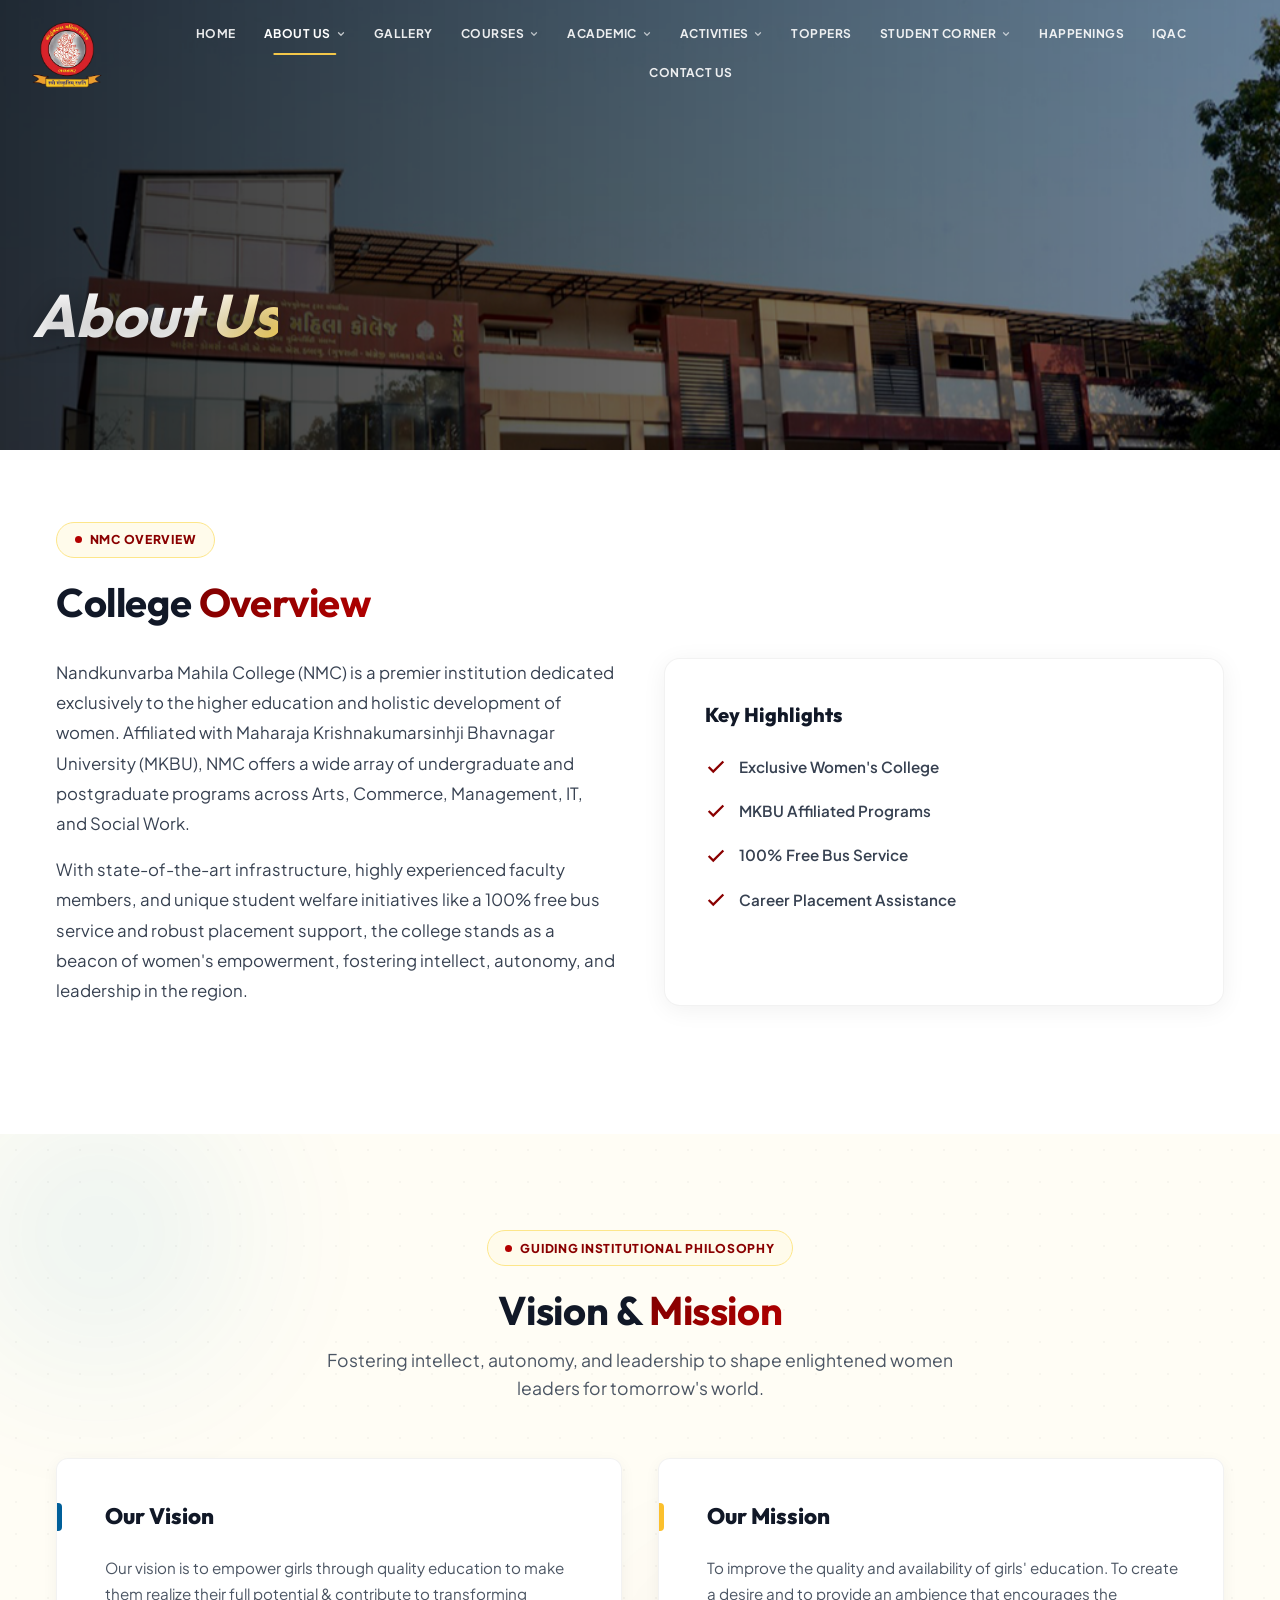
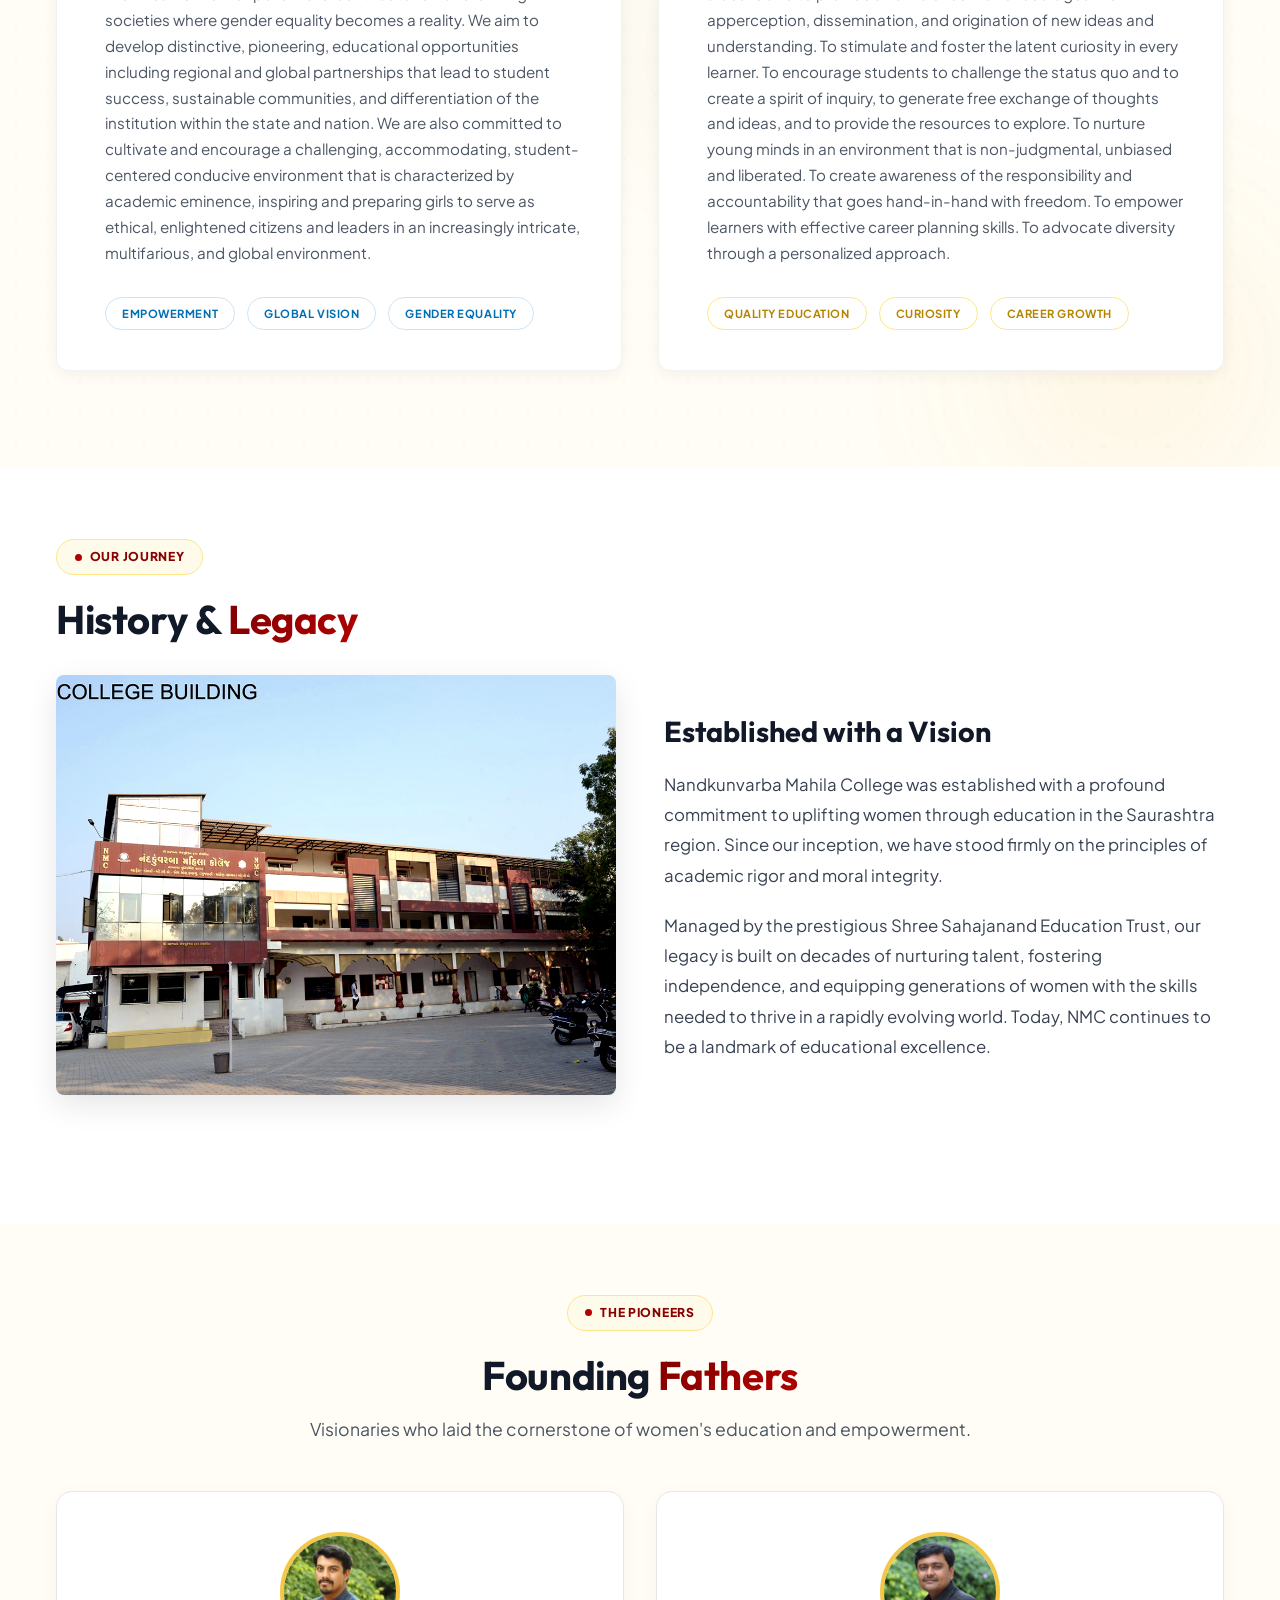
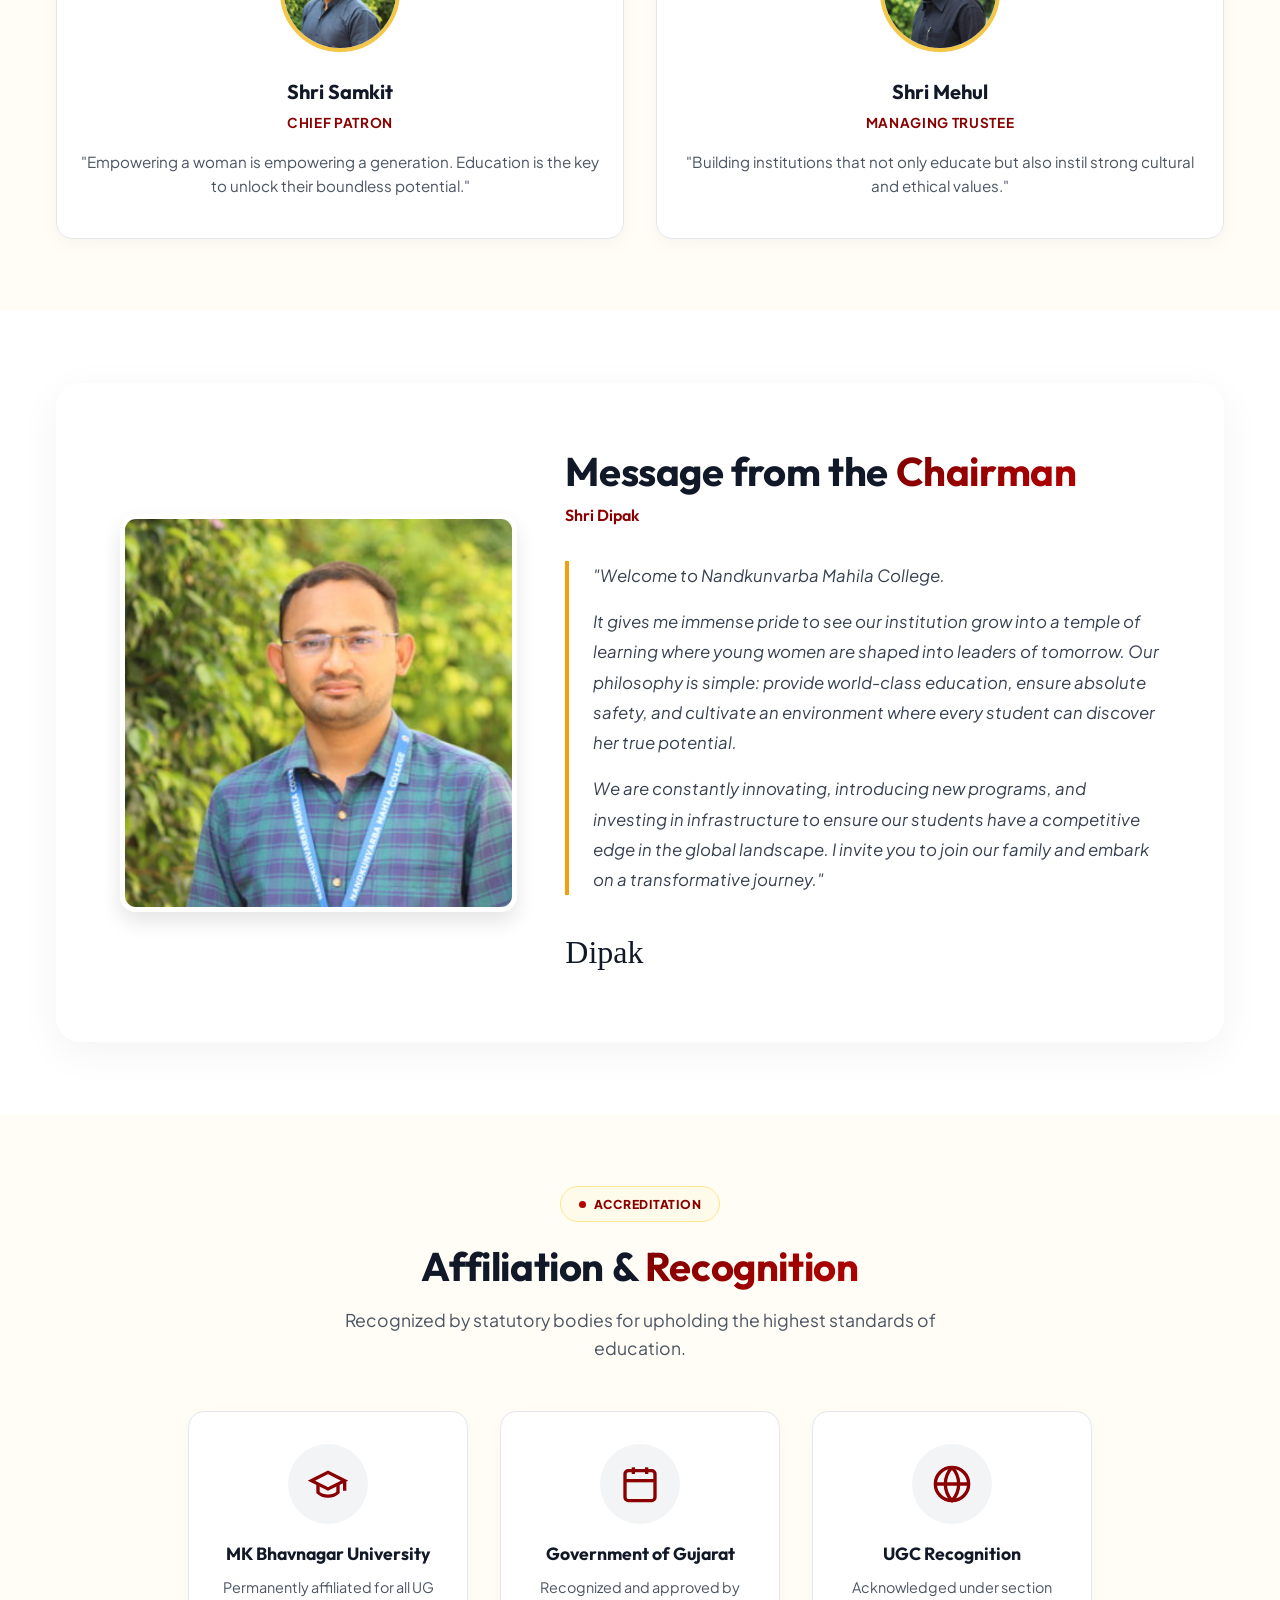
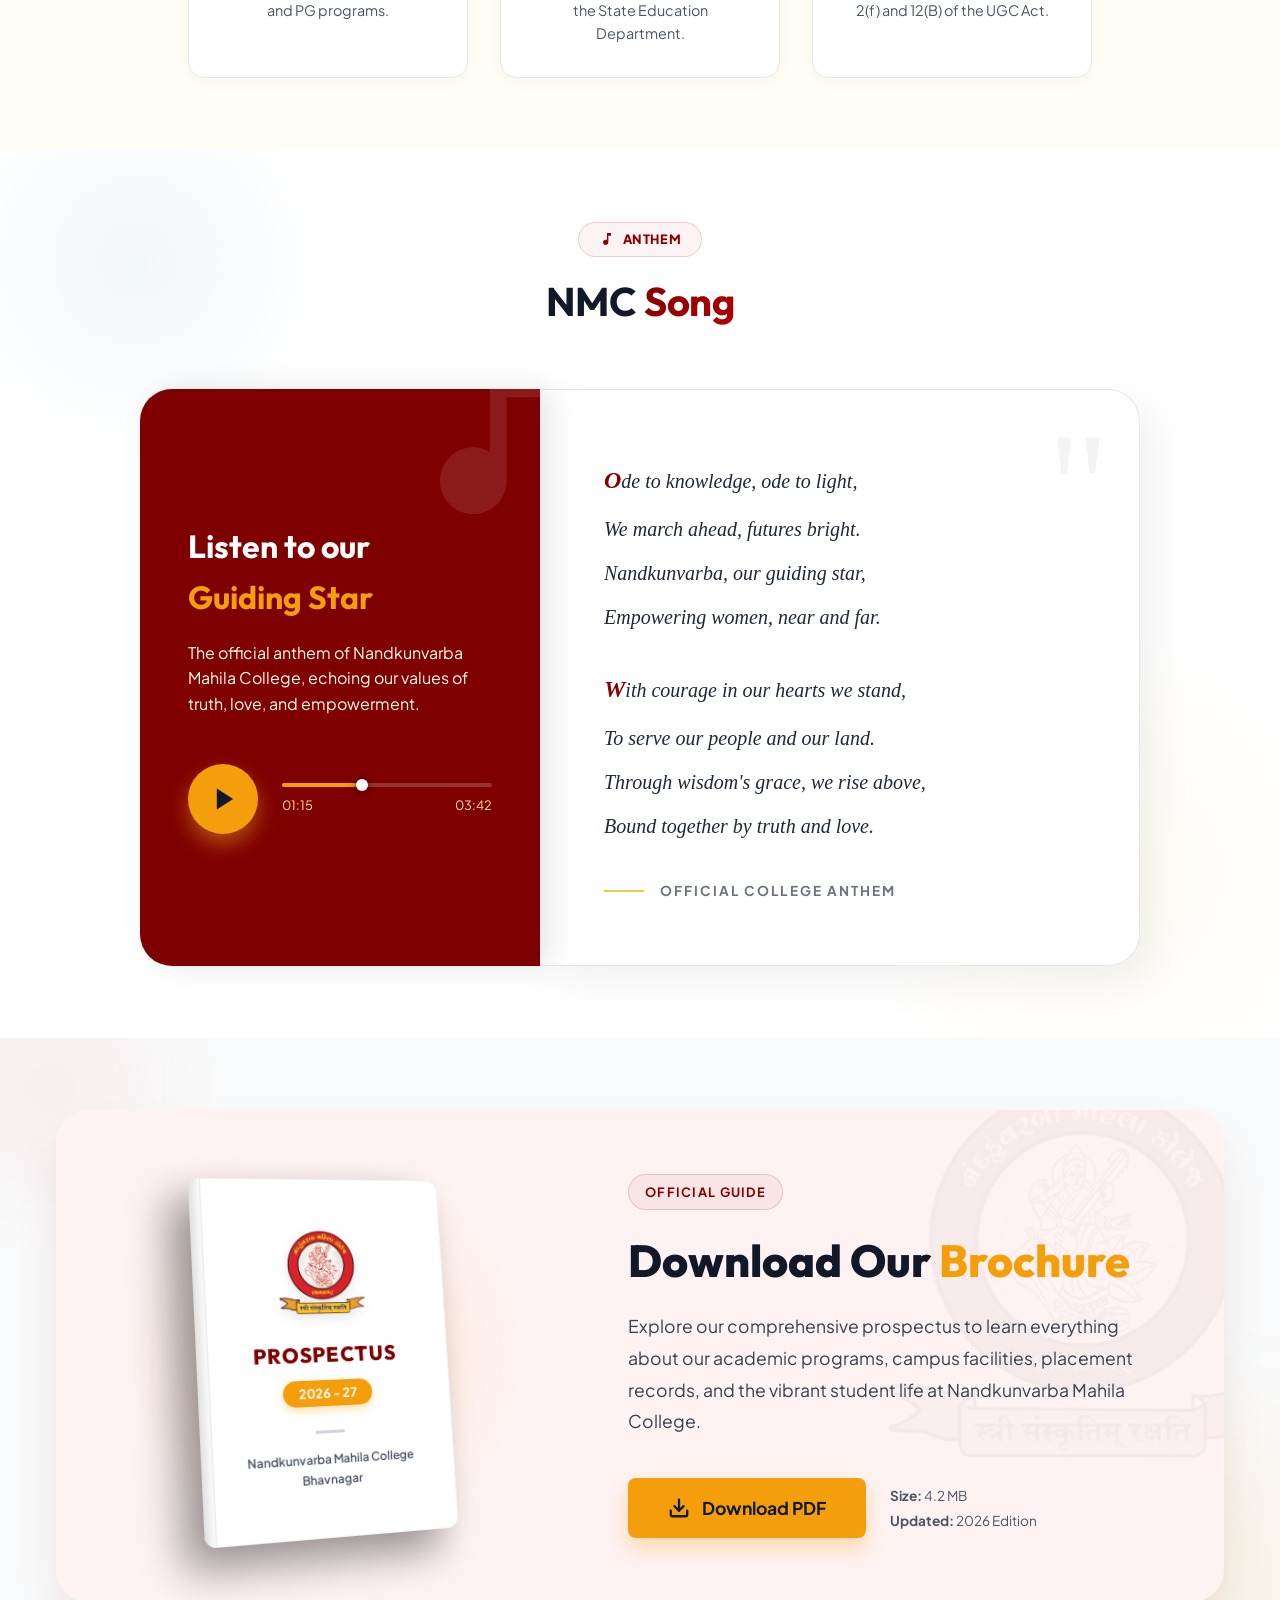
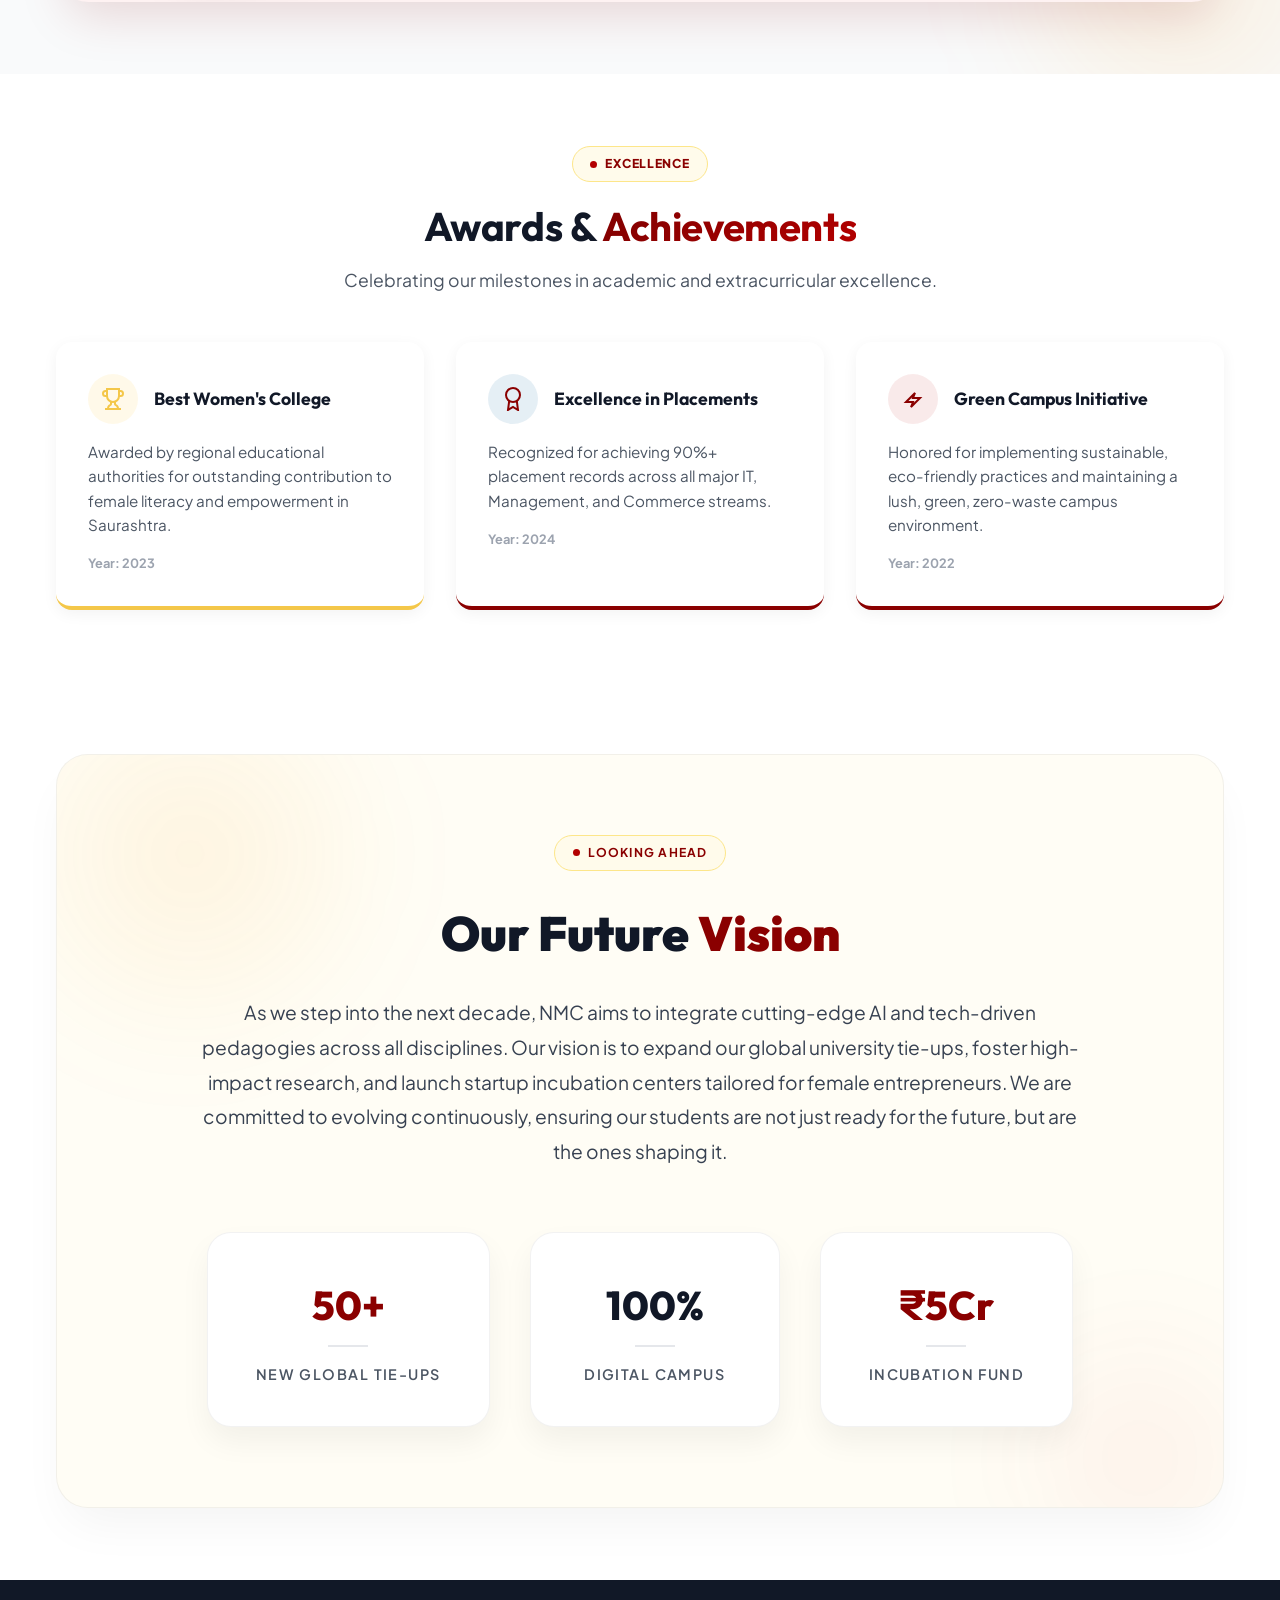
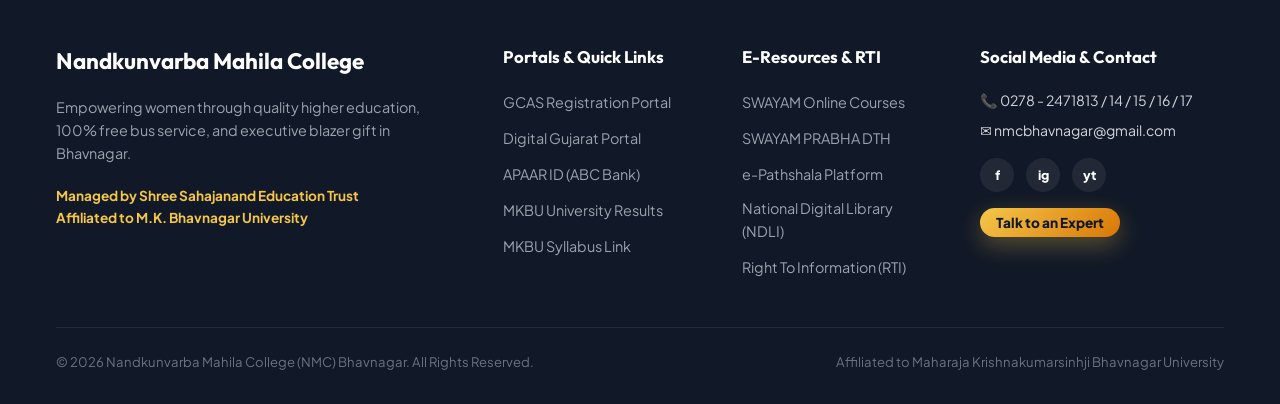
==== commit f02d8140: "add about us" ====
--- a/about.html
+++ b/about.html
@@ -82,6 +82,7 @@
           </li>
           <li><a href="#happenings" class="hero-nav-link">HAPPENINGS</a></li>
           <li><a href="#iqac" class="hero-nav-link">IQAC</a></li>
+          <li><a href="index.html#contact" class="hero-nav-link">CONTACT US</a></li>
         </ul>
       </nav>
 
@@ -110,8 +111,8 @@
   <section class="section-padding" id="overview">
     <div class="container">
       <div class="vm-header-wrap" style="text-align: left; align-items: flex-start; max-width: 100%;">
-        <div class="vm-header-pill">
-          <span class="vm-header-pill-dot"></span>
+        <div class="about-premium-tag">
+          <span class="about-tag-dot"></span>
           <span>NMC Overview</span>
         </div>
         <h2 class="vm-main-title">College <span>Overview</span></h2>
@@ -183,8 +184,8 @@
     <div class="container">
       <!-- Section Header -->
       <div class="vm-header-wrap">
-        <div class="vm-header-pill">
-          <span class="vm-header-pill-dot"></span>
+        <div class="about-premium-tag">
+          <span class="about-tag-dot"></span>
           <span>Guiding Institutional Philosophy</span>
         </div>
         <h2 class="vm-main-title">Vision &amp; <span>Mission</span></h2>
@@ -238,8 +239,8 @@
   <section class="section-padding bg-light" id="history">
     <div class="container">
       <div class="vm-header-wrap" style="text-align: left; align-items: flex-start; max-width: 100%;">
-        <div class="vm-header-pill">
-          <span class="vm-header-pill-dot"></span>
+        <div class="about-premium-tag">
+          <span class="about-tag-dot"></span>
           <span>Our Journey</span>
         </div>
         <h2 class="vm-main-title">History &amp; <span>Legacy</span></h2>
@@ -247,14 +248,8 @@
         <div
           style="display: grid; grid-template-columns: repeat(auto-fit, minmax(300px, 1fr)); gap: 3rem; margin-top: 2rem; align-items: center;">
           <div style="position: relative;">
-            <div
-              style="position: absolute; top: -15px; left: -15px; width: 100px; height: 100px; border-top: 4px solid var(--gold-warm); border-left: 4px solid var(--gold-warm); z-index: 1;">
-            </div>
             <img src="Images/NMC_Collage.jpg" alt="Historical photo"
               style="width: 100%; border-radius: 8px; position: relative; z-index: 2; box-shadow: 0 10px 30px rgba(0,0,0,0.1); filter: sepia(0.2) contrast(1.1);">
-            <div
-              style="position: absolute; bottom: -15px; right: -15px; width: 100px; height: 100px; border-bottom: 4px solid var(--gold-warm); border-right: 4px solid var(--gold-warm); z-index: 1;">
-            </div>
           </div>
           <div>
             <h3
@@ -277,12 +272,12 @@
   </section>
 
   <!-- 2. FOUNDING FATHERS -->
-  <section class="section-padding" id="founders">
+  <section class="section-padding" id="founders" style="background: var(--sky-50);">
     <div class="container">
       <div class="vm-header-wrap"
         style="text-align: center; align-items: center; max-width: 800px; margin: 0 auto 3rem auto;">
-        <div class="vm-header-pill">
-          <span class="vm-header-pill-dot"></span>
+        <div class="about-premium-tag">
+          <span class="about-tag-dot"></span>
           <span>The Pioneers</span>
         </div>
         <h2 class="vm-main-title">Founding <span>Fathers</span></h2>
@@ -330,9 +325,7 @@
 
   <!-- 3. CHAIRMAN'S MESSAGE -->
   <section class="section-padding bg-light" id="chairman" style="position: relative; overflow: hidden;">
-    <div
-      style="position: absolute; top: -50px; right: -50px; font-size: 300px; color: rgba(0,0,0,0.03); font-family: serif; line-height: 1; user-select: none;">
-      "</div>
+
     <div class="container" style="position: relative; z-index: 2;">
       <div
         style="background: var(--white); border-radius: 1.5rem; padding: 4rem; box-shadow: 0 10px 40px rgba(0,0,0,0.05); display: flex; flex-wrap: wrap; gap: 3rem; align-items: center;">
@@ -369,12 +362,12 @@
   </section>
 
   <!-- 4. AFFILIATION & RECOGNITION -->
-  <section class="section-padding" id="affiliation">
+  <section class="section-padding" id="affiliation" style="background: var(--sky-50);">
     <div class="container">
       <div class="vm-header-wrap"
         style="text-align: center; align-items: center; max-width: 800px; margin: 0 auto 3rem auto;">
-        <div class="vm-header-pill">
-          <span class="vm-header-pill-dot"></span>
+        <div class="about-premium-tag">
+          <span class="about-tag-dot"></span>
           <span>Accreditation</span>
         </div>
         <h2 class="vm-main-title">Affiliation &amp; <span>Recognition</span></h2>
@@ -445,7 +438,7 @@
     
     <div class="container" style="position: relative; z-index: 2;">
       <div class="vm-header-wrap" style="text-align: center; align-items: center; max-width: 800px; margin: 0 auto 4rem auto;">
-        <div class="vm-header-pill" style="gap: 0.5rem; display: inline-flex; align-items: center; border-color: rgba(197, 48, 48, 0.2); background: rgba(197, 48, 48, 0.05); padding: 0.4rem 1.2rem;">
+        <div class="about-premium-tag" style="gap: 0.5rem; display: inline-flex; align-items: center; border-color: rgba(197, 48, 48, 0.2); background: rgba(197, 48, 48, 0.05); padding: 0.4rem 1.2rem;">
           <svg width="16" height="16" viewBox="0 0 24 24" fill="var(--red-800)"><path d="M12 3v10.55c-.59-.34-1.27-.55-2-.55-2.21 0-4 1.79-4 4s1.79 4 4 4 4-1.79 4-4V7h4V3h-6z"/></svg>
           <span style="color: var(--red-800); font-weight: 800; letter-spacing: 0.05em; text-transform: uppercase; font-size: 0.8rem;">Anthem</span>
         </div>
@@ -582,8 +575,8 @@
     <div class="container">
       <div class="vm-header-wrap"
         style="text-align: center; align-items: center; max-width: 800px; margin: 0 auto 3rem auto;">
-        <div class="vm-header-pill">
-          <span class="vm-header-pill-dot"></span>
+        <div class="about-premium-tag">
+          <span class="about-tag-dot"></span>
           <span>Excellence</span>
         </div>
         <h2 class="vm-main-title">Awards &amp; <span>Achievements</span></h2>
@@ -655,47 +648,47 @@
   <!-- 8. FUTURE VISION - PREMIUM THEME REDESIGN -->
   <section class="section-padding" id="future">
     <div class="container">
-      <div style="background: var(--gray-900); border-radius: 2rem; padding: 5rem 4rem; color: var(--white); text-align: center; position: relative; overflow: hidden; box-shadow: 0 25px 50px -12px rgba(0, 0, 0, 0.4);">
+      <div style="background: var(--sky-50); border-radius: 2rem; padding: 5rem 4rem; color: var(--gray-900); text-align: center; position: relative; overflow: hidden; box-shadow: 0 25px 50px -12px rgba(0, 0, 0, 0.05); border: 1px solid rgba(0, 0, 0, 0.05);">
         
         <!-- Glowing Orbs Background -->
-        <div style="position: absolute; top: -20%; left: -10%; width: 500px; height: 500px; background: radial-gradient(circle, rgba(245, 158, 11, 0.08) 0%, transparent 60%); border-radius: 50%; filter: blur(50px);"></div>
-        <div style="position: absolute; bottom: -20%; right: -10%; width: 400px; height: 400px; background: radial-gradient(circle, rgba(220, 38, 38, 0.08) 0%, transparent 60%); border-radius: 50%; filter: blur(40px);"></div>
+        <div style="position: absolute; top: -20%; left: -10%; width: 500px; height: 500px; background: radial-gradient(circle, rgba(245, 158, 11, 0.1) 0%, transparent 60%); border-radius: 50%; filter: blur(50px);"></div>
+        <div style="position: absolute; bottom: -20%; right: -10%; width: 400px; height: 400px; background: radial-gradient(circle, rgba(220, 38, 38, 0.05) 0%, transparent 60%); border-radius: 50%; filter: blur(40px);"></div>
 
         <div style="position: relative; z-index: 2;">
-          <div class="vm-header-pill" style="margin: 0 auto 1.5rem auto; background: rgba(255, 255, 255, 0.08); color: var(--white); border-color: rgba(255, 255, 255, 0.2); padding: 0.5rem 1.5rem;">
-            <span class="vm-header-pill-dot" style="background: var(--gold-500); box-shadow: 0 0 15px var(--gold-500);"></span>
+          <div class="about-premium-tag" style="margin: 0 auto 1.5rem auto;">
+            <span class="about-tag-dot"></span>
             <span style="font-weight: 700; letter-spacing: 0.1em;">Looking Ahead</span>
           </div>
           
-          <h2 style="font-family: var(--font-heading); font-size: 3rem; font-weight: 900; margin-bottom: 1.5rem; text-transform: capitalize;">
-            Our Future <span style="color: var(--gold-500); text-shadow: 0 0 30px rgba(245, 158, 11, 0.4);">Vision</span>
+          <h2 style="font-family: var(--font-heading); font-size: 3rem; font-weight: 900; margin-bottom: 1.5rem; text-transform: capitalize; color: var(--gray-900);">
+            Our Future <span style="color: var(--red-800);">Vision</span>
           </h2>
           
-          <p style="font-size: 1.2rem; line-height: 1.8; color: rgba(255, 255, 255, 0.85); max-width: 900px; margin: 0 auto 4rem auto; font-weight: 400;">
+          <p style="font-size: 1.2rem; line-height: 1.8; color: var(--gray-700); max-width: 900px; margin: 0 auto 4rem auto; font-weight: 400;">
             As we step into the next decade, NMC aims to integrate cutting-edge AI and tech-driven pedagogies across all disciplines. Our vision is to expand our global university tie-ups, foster high-impact research, and launch startup incubation centers tailored for female entrepreneurs. We are committed to evolving continuously, ensuring our students are not just ready for the future, but are the ones shaping it.
           </p>
 
           <div style="display: flex; flex-wrap: wrap; justify-content: center; gap: 2.5rem;">
             
             <!-- Stat 1 -->
-            <div style="background: linear-gradient(180deg, rgba(255, 255, 255, 0.08) 0%, rgba(255, 255, 255, 0.02) 100%); padding: 2.5rem 3rem; border-radius: 1.5rem; backdrop-filter: blur(12px); border: 1px solid rgba(245, 158, 11, 0.3); box-shadow: 0 15px 30px rgba(0, 0, 0, 0.2), inset 0 0 20px rgba(245, 158, 11, 0.05); min-width: 250px;">
-              <h4 style="font-size: 2.5rem; font-family: var(--font-heading); color: var(--gold-500); margin-bottom: 0.5rem; font-weight: 800;">50+</h4>
-              <div style="height: 2px; width: 40px; background: rgba(255, 255, 255, 0.2); margin: 0 auto 1rem auto;"></div>
-              <p style="font-size: 0.9rem; color: rgba(255, 255, 255, 0.7); text-transform: uppercase; letter-spacing: 0.1em; font-weight: 600;">New Global Tie-ups</p>
+            <div style="background: var(--white); padding: 2.5rem 3rem; border-radius: 1.5rem; border: 1px solid rgba(0,0,0,0.05); box-shadow: 0 15px 30px rgba(0, 0, 0, 0.05); min-width: 250px;">
+              <h4 style="font-size: 2.5rem; font-family: var(--font-heading); color: var(--red-800); margin-bottom: 0.5rem; font-weight: 800;">50+</h4>
+              <div style="height: 2px; width: 40px; background: var(--gray-200); margin: 0 auto 1rem auto;"></div>
+              <p style="font-size: 0.9rem; color: var(--gray-600); text-transform: uppercase; letter-spacing: 0.1em; font-weight: 600;">New Global Tie-ups</p>
             </div>
             
             <!-- Stat 2 -->
-            <div style="background: linear-gradient(180deg, rgba(255, 255, 255, 0.08) 0%, rgba(255, 255, 255, 0.02) 100%); padding: 2.5rem 3rem; border-radius: 1.5rem; backdrop-filter: blur(12px); border: 1px solid rgba(255, 255, 255, 0.15); box-shadow: 0 15px 30px rgba(0, 0, 0, 0.2); min-width: 250px;">
-              <h4 style="font-size: 2.5rem; font-family: var(--font-heading); color: var(--white); margin-bottom: 0.5rem; font-weight: 800;">100%</h4>
-              <div style="height: 2px; width: 40px; background: rgba(255, 255, 255, 0.2); margin: 0 auto 1rem auto;"></div>
-              <p style="font-size: 0.9rem; color: rgba(255, 255, 255, 0.7); text-transform: uppercase; letter-spacing: 0.1em; font-weight: 600;">Digital Campus</p>
+            <div style="background: var(--white); padding: 2.5rem 3rem; border-radius: 1.5rem; border: 1px solid rgba(0,0,0,0.05); box-shadow: 0 15px 30px rgba(0, 0, 0, 0.05); min-width: 250px;">
+              <h4 style="font-size: 2.5rem; font-family: var(--font-heading); color: var(--gray-900); margin-bottom: 0.5rem; font-weight: 800;">100%</h4>
+              <div style="height: 2px; width: 40px; background: var(--gray-200); margin: 0 auto 1rem auto;"></div>
+              <p style="font-size: 0.9rem; color: var(--gray-600); text-transform: uppercase; letter-spacing: 0.1em; font-weight: 600;">Digital Campus</p>
             </div>
             
             <!-- Stat 3 -->
-            <div style="background: linear-gradient(180deg, rgba(255, 255, 255, 0.08) 0%, rgba(255, 255, 255, 0.02) 100%); padding: 2.5rem 3rem; border-radius: 1.5rem; backdrop-filter: blur(12px); border: 1px solid rgba(245, 158, 11, 0.3); box-shadow: 0 15px 30px rgba(0, 0, 0, 0.2), inset 0 0 20px rgba(245, 158, 11, 0.05); min-width: 250px;">
-              <h4 style="font-size: 2.5rem; font-family: var(--font-heading); color: var(--gold-500); margin-bottom: 0.5rem; font-weight: 800;">₹5Cr</h4>
-              <div style="height: 2px; width: 40px; background: rgba(255, 255, 255, 0.2); margin: 0 auto 1rem auto;"></div>
-              <p style="font-size: 0.9rem; color: rgba(255, 255, 255, 0.7); text-transform: uppercase; letter-spacing: 0.1em; font-weight: 600;">Incubation Fund</p>
+            <div style="background: var(--white); padding: 2.5rem 3rem; border-radius: 1.5rem; border: 1px solid rgba(0,0,0,0.05); box-shadow: 0 15px 30px rgba(0, 0, 0, 0.05); min-width: 250px;">
+              <h4 style="font-size: 2.5rem; font-family: var(--font-heading); color: var(--red-800); margin-bottom: 0.5rem; font-weight: 800;">₹5Cr</h4>
+              <div style="height: 2px; width: 40px; background: var(--gray-200); margin: 0 auto 1rem auto;"></div>
+              <p style="font-size: 0.9rem; color: var(--gray-600); text-transform: uppercase; letter-spacing: 0.1em; font-weight: 600;">Incubation Fund</p>
             </div>
             
           </div>
@@ -885,4 +878,4 @@
   <script src="js/main.js"></script>
 </body>
 
-</html>+</html>
--- a/css/styles.css
+++ b/css/styles.css
@@ -7964,7 +7964,7 @@
 /* =========== VISION & MISSION - CLEAN LIGHT SECTION =========== */
 /* =========== VISION & MISSION - LUXURY CREATIVE SECTION =========== */
 .vision-mission-section {
-  background: linear-gradient(180deg, #f8fafc 0%, #ffffff 50%, #f9fbfd 100%);
+  background: var(--sky-50);
   position: relative;
   overflow: hidden;
   padding: 6rem 0;
